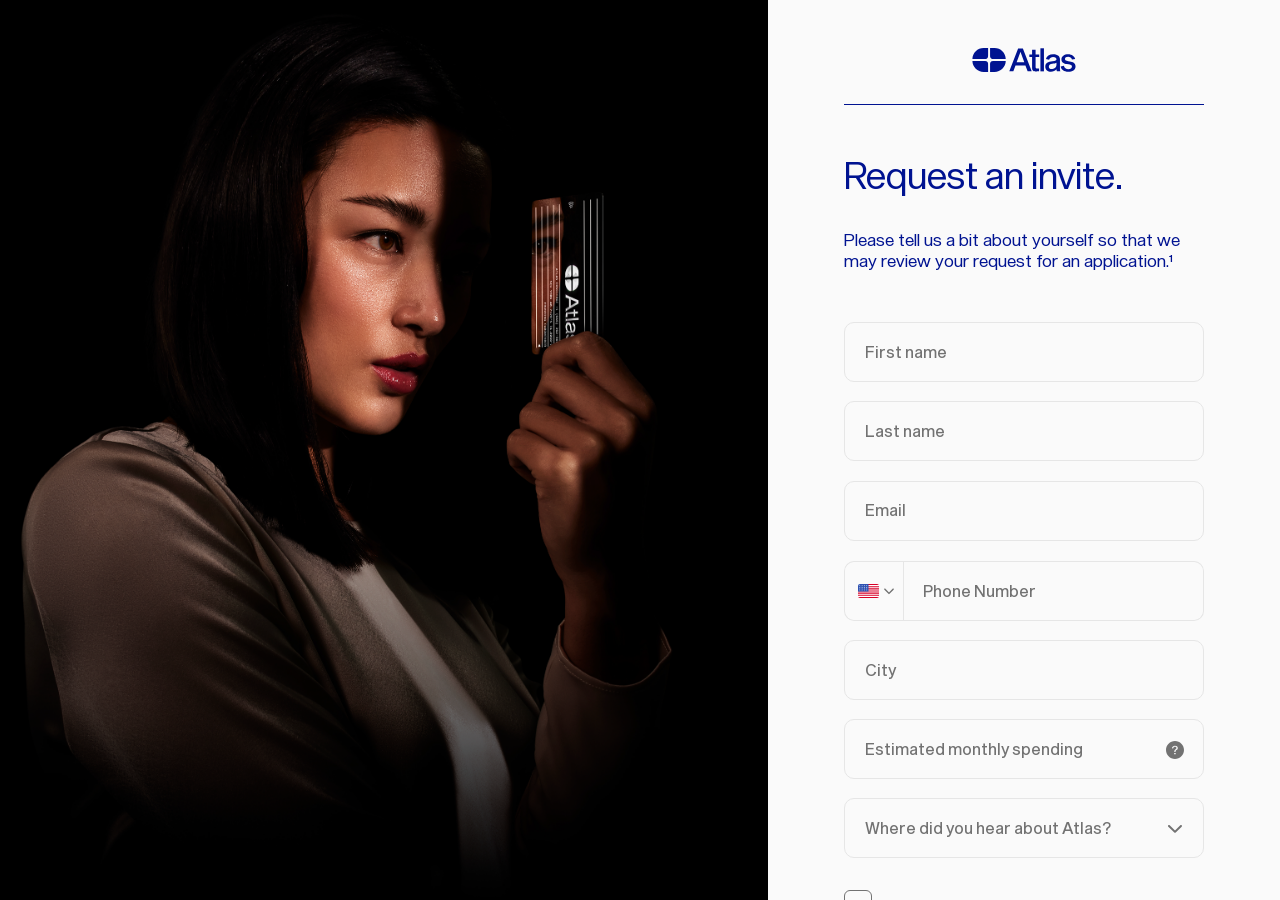
==== request-invite/index.html @ 707947d5 "efvef efeq" ====
<!DOCTYPE html><html lang="en"> <head><meta charset="UTF-8"><meta name="description" content="Atlas is an invite-only charge card that unlocks access to exclusive dining and travel experiences."><meta name="theme-color" content="#f7f7f2"><meta name="viewport" content="width=device-width, initial-scale=1, viewport-fit=cover"><meta property="og:title" content="Atlas Card"><meta property="og:description" content="Atlas is an invite-only charge card that unlocks access to exclusive dining and travel experiences."><meta property="og:image" content="https://assets.atlascard.com/images/atlas-social-image.jpg"><meta property="og:image:alt" content="Woman holding the Atlas Card"><meta property="og:image:type" content="image/jpeg"><meta property="og:type" content="website"><meta name="twitter:card" content="summary_large_image"><meta name="google-site-verification" content="FkoWNN4DCNtPK0Ai6gdzi9uv9bu3Qhra0xw0M6iaS0E"><link href="../favicon.ico" rel="icon" sizes="32x32"><link href="../icon.svg" rel="icon" type="image/svg+xml"><link href="../assets/images/Atlas-180.png" rel="apple-touch-icon"><link href="../manifest.json" rel="manifest"><link href="index.html" rel="canonical"><link href="../sitemap-index.xml" rel="sitemap"><title>Request Invite</title><!-- Google Tag Manager --><script async src="../../www.googletagmanager.com/gtag/js/index%EF%B9%96id=G-18TKFM5QKH.js"></script><script>
            window.dataLayer = window.dataLayer || []; function gtag(){dataLayer.push(arguments)}
            gtag('js', new Date()); gtag('config', 'G-18TKFM5QKH');
          </script><!-- End Google Tag Manager --><style>.footnotes[data-astro-cid-aoc4gec5]{counter-reset:note;>*{column-gap:.5rem;counter-increment:note;display:grid;grid-template-columns:1.5rem 1fr;&:before{content:counter(note) ".";text-align:end}}}
footer[data-astro-cid-lejjx2fa]{&.light{--currentColor: var(--color-primary-100);color:var(--color-primary-100)}&.dark{--currentColor: var(--color-neutral-600);color:var(--color-neutral-600)}}.footnote-wrapper[data-astro-cid-lejjx2fa] a{text-decoration:underline}.nav-links[data-astro-cid-lejjx2fa] a[data-astro-cid-lejjx2fa]{overflow:clip;position:relative;text-decoration:none;&:after{background-color:var(--currentColor);bottom:0;content:"";height:.1em;left:0;opacity:0;position:absolute;transform:translate3d(-100%,0,0);transition:opacity .3s ease-out,transform .3s ease-out;width:100%}&:hover:after,&:focus:after{opacity:1;transform:translateZ(0)}}.runner[data-astro-cid-lejjx2fa]{bottom:0;position:absolute;right:8px;:global(.safari) &{bottom:-1px}}
</style>
<link rel="stylesheet" href="../_astro/request-invite.BnKBfYKh.css">
<link rel="stylesheet" href="../_astro/_slug_.D5lyUpYR.css"></head> <body data-theme="light"> <!-- Google Tag Manager (noscript) --> <noscript><iframe src="https://www.googletagmanager.com/ns.html?id=GTM-P957DVB" height="0" width="0" style="display:none;visibility:hidden"></iframe> </noscript> <!-- End Google Tag Manager (noscript) -->  <div class="split-container" data-astro-cid-yssqgchg> <div class="primary-container" data-astro-cid-yssqgchg> <div class="image-container" data-astro-cid-iclyfxss> <img alt="A woman holds the beautiful Atlas Card — the super-mirror finish surface reflects the person's face inside the card." class="image" decoding="async" loading="lazy" src="../assets/images/atlas-woman.webp" data-astro-cid-iclyfxss> </div> </div> <div class="secondary-container" data-astro-cid-yssqgchg> <div data-astro-cid-iclyfxss> <div class="waitlist-container" data-astro-cid-iclyfxss> <div class="content" data-astro-cid-iclyfxss> <div class="header" data-astro-cid-mq3pp5jd> <a aria-label="Atlas Home Page" href="../index.html" data-astro-cid-mq3pp5jd> <!--[--><svg fill="none" height="24" viewBox="0 0 774 180" width="104" xmlns="http://www.w3.org/2000/svg" data-astro-cid-mq3pp5jd="true"><path d="M444.769 175.185L378.566 4.53904H342.955L276.752 175.185H307.105L323.357 130.492H397.686L414.177 175.185H444.769ZM360.163 29.634H361.119L389.321 107.309H331.722L360.163 29.634Z" fill="currentColor"></path><path d="M488.274 153.436C478.475 153.436 473.934 152.241 473.934 140.53V68.1131H501.18V48.9931H473.934V13.382H447.644V48.9931H427.09V68.1131H447.644V147.461C447.644 170.405 458.399 175.663 481.104 175.663C487.796 175.663 497.117 175.424 499.985 175.185V153.197C496.4 153.436 490.903 153.436 488.274 153.436Z" fill="currentColor"></path><path d="M536.594 175.185V2.14905H510.065V175.185H536.594Z" fill="currentColor"></path><path d="M660.082 175.185C656.975 169.449 656.736 162.279 656.736 148.417V84.843C656.736 63.333 642.874 46.125 605.829 46.125C578.105 46.125 557.073 59.748 551.337 82.453L575.476 87.711C580.017 73.371 592.206 66.918 604.873 66.918C623.515 66.918 630.446 74.327 630.446 85.082C630.446 92.969 624.232 97.0321 600.332 99.6611C566.394 103.007 546.557 113.045 546.557 140.291C546.557 163.713 565.916 178.053 589.099 178.053C604.634 178.053 622.559 172.317 630.685 159.65C630.685 166.82 632.597 173.034 634.509 175.185H660.082ZM630.446 125.473C630.446 148.895 610.131 157.977 594.118 157.977C581.451 157.977 573.325 151.763 573.325 140.052C573.325 126.668 585.753 120.454 598.659 118.781C612.282 117.108 626.383 114.957 630.446 110.894V125.473Z" fill="currentColor"></path><path d="M770.7 81.9751C767.354 62.6161 746.322 46.125 718.359 46.125C688.962 46.125 667.691 61.6601 667.691 83.6481C667.691 109.938 688.245 116.63 708.082 119.976L720.988 122.127C736.045 124.756 746.8 128.341 746.8 139.335C746.8 151.524 735.567 158.933 719.793 158.933C702.346 158.933 689.918 151.285 686.094 133.838L661.955 138.618C666.257 161.801 686.811 178.053 719.315 178.053C750.146 178.053 773.568 164.669 773.568 138.379C773.568 111.372 752.775 104.441 730.787 100.617L718.359 98.705C704.975 96.554 694.22 93.925 694.22 83.17C694.22 71.698 704.019 65.4841 718.12 65.4841C731.265 65.4841 743.454 72.4151 746.8 86.7551L770.7 81.9751Z" fill="currentColor"></path><path d="M117.732 179.106H84.1283C38.4701 179.106 1.30636 142.737 0.0263672 97.3887H83.9246C95.7583 97.3887 101.675 97.3887 106.195 99.6917C110.171 101.717 113.403 104.95 115.429 108.926C117.732 113.445 117.732 119.362 117.732 131.196V179.106Z" fill="currentColor"></path><path d="M0.0224609 82.6236C1.23644 37.2157 38.427 0.778687 84.1279 0.778687H117.731V48.8164C117.731 60.65 117.731 66.5668 115.428 71.0867C113.403 75.0624 110.17 78.2948 106.194 80.3206C101.675 82.6236 95.7578 82.6236 83.9242 82.6236H0.0224609Z" fill="currentColor"></path><path d="M132.505 179.106H166.108C211.766 179.106 248.93 142.737 250.21 97.3887H166.312C154.478 97.3887 148.561 97.3887 144.041 99.6917C140.066 101.717 136.833 104.95 134.808 108.926C132.505 113.445 132.505 119.362 132.505 131.196V179.106Z" fill="currentColor"></path><path d="M250.214 82.6236C249 37.2157 211.809 0.778687 166.108 0.778687H132.505V48.8164C132.505 60.65 132.505 66.5668 134.808 71.0867C136.834 75.0624 140.066 78.2948 144.042 80.3206C148.562 82.6236 154.478 82.6236 166.312 82.6236H250.214Z" fill="currentColor"></path></svg><!--]--> </a> </div>  <div class="mb-8 mt-12" data-astro-cid-iclyfxss> <style>astro-island,astro-slot,astro-static-slot{display:contents}</style><script>(()=>{var e=async t=>{await(await t())()};(self.Astro||(self.Astro={})).load=e;window.dispatchEvent(new Event("astro:load"));})();</script><script>(()=>{var A=Object.defineProperty;var g=(i,o,a)=>o in i?A(i,o,{enumerable:!0,configurable:!0,writable:!0,value:a}):i[o]=a;var d=(i,o,a)=>g(i,typeof o!="symbol"?o+"":o,a);{let i={0:t=>m(t),1:t=>a(t),2:t=>new RegExp(t),3:t=>new Date(t),4:t=>new Map(a(t)),5:t=>new Set(a(t)),6:t=>BigInt(t),7:t=>new URL(t),8:t=>new Uint8Array(t),9:t=>new Uint16Array(t),10:t=>new Uint32Array(t),11:t=>1/0*t},o=t=>{let[l,e]=t;return l in i?i[l](e):void 0},a=t=>t.map(o),m=t=>typeof t!="object"||t===null?t:Object.fromEntries(Object.entries(t).map(([l,e])=>[l,o(e)]));class y extends HTMLElement{constructor(){super(...arguments);d(this,"Component");d(this,"hydrator");d(this,"hydrate",async()=>{var b;if(!this.hydrator||!this.isConnected)return;let e=(b=this.parentElement)==null?void 0:b.closest("astro-island[ssr]");if(e){e.addEventListener("astro:hydrate",this.hydrate,{once:!0});return}let c=this.querySelectorAll("astro-slot"),n={},h=this.querySelectorAll("template[data-astro-template]");for(let r of h){let s=r.closest(this.tagName);s!=null&&s.isSameNode(this)&&(n[r.getAttribute("data-astro-template")||"default"]=r.innerHTML,r.remove())}for(let r of c){let s=r.closest(this.tagName);s!=null&&s.isSameNode(this)&&(n[r.getAttribute("name")||"default"]=r.innerHTML)}let p;try{p=this.hasAttribute("props")?m(JSON.parse(this.getAttribute("props"))):{}}catch(r){let s=this.getAttribute("component-url")||"<unknown>",v=this.getAttribute("component-export");throw v&&(s+=` (export ${v})`),console.error(`[hydrate] Error parsing props for component ${s}`,this.getAttribute("props"),r),r}let u;await this.hydrator(this)(this.Component,p,n,{client:this.getAttribute("client")}),this.removeAttribute("ssr"),this.dispatchEvent(new CustomEvent("astro:hydrate"))});d(this,"unmount",()=>{this.isConnected||this.dispatchEvent(new CustomEvent("astro:unmount"))})}disconnectedCallback(){document.removeEventListener("astro:after-swap",this.unmount),document.addEventListener("astro:after-swap",this.unmount,{once:!0})}connectedCallback(){if(!this.hasAttribute("await-children")||document.readyState==="interactive"||document.readyState==="complete")this.childrenConnectedCallback();else{let e=()=>{document.removeEventListener("DOMContentLoaded",e),c.disconnect(),this.childrenConnectedCallback()},c=new MutationObserver(()=>{var n;((n=this.lastChild)==null?void 0:n.nodeType)===Node.COMMENT_NODE&&this.lastChild.nodeValue==="astro:end"&&(this.lastChild.remove(),e())});c.observe(this,{childList:!0}),document.addEventListener("DOMContentLoaded",e)}}async childrenConnectedCallback(){let e=this.getAttribute("before-hydration-url");e&&await import(e),this.start()}async start(){let e=JSON.parse(this.getAttribute("opts")),c=this.getAttribute("client");if(Astro[c]===void 0){window.addEventListener(`astro:${c}`,()=>this.start(),{once:!0});return}try{await Astro[c](async()=>{let n=this.getAttribute("renderer-url"),[h,{default:p}]=await Promise.all([import(this.getAttribute("component-url")),n?import(n):()=>()=>{}]),u=this.getAttribute("component-export")||"default";if(!u.includes("."))this.Component=h[u];else{this.Component=h;for(let f of u.split("."))this.Component=this.Component[f]}return this.hydrator=p,this.hydrate},e,this)}catch(n){console.error(`[astro-island] Error hydrating ${this.getAttribute("component-url")}`,n)}}attributeChangedCallback(){this.hydrate()}}d(y,"observedAttributes",["props"]),customElements.get("astro-island")||customElements.define("astro-island",y)}})();</script><astro-island uid="Z1HLlE" prefix="r4" component-url="/_astro/Waitlist.tttCnJCu.js" component-export="default" renderer-url="/_astro/client.DNC6XHpf.js" props="{&quot;data-astro-cid-iclyfxss&quot;:[0,true]}" ssr client="load" opts="{&quot;name&quot;:&quot;Waitlist&quot;,&quot;value&quot;:true}" await-children><div class="animate--fade-and-slide-in"><form class="text-primary-100 flex flex-col gap-8" noValidate=""><h1 class="_title_cublc_1">Request an invite.</h1><div class="_body_cublc_9">Please tell us a bit about yourself so that we may review your request for an application.¹</div><div><div class="_floatingLabelGroup_fiwws_1"><input autoComplete="given-name" id="first-name" maxLength="100" placeholder="none" required="" class="_input_qmju3_28" name="firstName"/><label for="first-name" class="_label_1vvv0_8">First name</label></div><div class="_floatingLabelGroup_fiwws_1"><input autoComplete="family-name" id="last-name" maxLength="100" placeholder="none" required="" class="_input_qmju3_28" name="lastName"/><label for="last-name" class="_label_1vvv0_8">Last name</label></div><div class="_floatingLabelGroup_fiwws_1"><input autoComplete="email" id="email" maxLength="254" placeholder="none" required="" type="email" class="_input_qmju3_28" name="email"/><label for="email" class="_label_1vvv0_8">Email</label></div><div class="mt-5"><div class="_container_v1yz9_1"><div class="_flagGrid_v1yz9_80"><select><option value="US" selected="">United States<!-- --> +<!-- -->1</option><option value="GB">United Kingdom<!-- --> +<!-- -->44</option><option value="AE">United Arab Emirates<!-- --> +<!-- -->971</option><option value="CH">Switzerland<!-- --> +<!-- -->41</option><option value="SG">Singapore<!-- --> +<!-- -->65</option><option value="SA">Saudi Arabia<!-- --> +<!-- -->966</option><option value="PA">Panama<!-- --> +<!-- -->507</option><option value="MC">Monaco<!-- --> +<!-- -->377</option><option value="FR">France<!-- --> +<!-- -->33</option><option value="AF">Afghanistan<!-- --> +<!-- -->93</option><option value="AX">Åland Islands<!-- --> +<!-- -->358</option><option value="AL">Albania<!-- --> +<!-- -->355</option><option value="DZ">Algeria<!-- --> +<!-- -->213</option><option value="AS">American Samoa<!-- --> +<!-- -->1</option><option value="AD">Andorra<!-- --> +<!-- -->376</option><option value="AO">Angola<!-- --> +<!-- -->244</option><option value="AI">Anguilla<!-- --> +<!-- -->1</option><option value="AG">Antigua and Barbuda<!-- --> +<!-- -->1</option><option value="AR">Argentina<!-- --> +<!-- -->54</option><option value="AM">Armenia<!-- --> +<!-- -->374</option><option value="AW">Aruba<!-- --> +<!-- -->297</option><option value="AC">Ascension Island<!-- --> +<!-- -->247</option><option value="AU">Australia<!-- --> +<!-- -->61</option><option value="AT">Austria<!-- --> +<!-- -->43</option><option value="AZ">Azerbaijan<!-- --> +<!-- -->994</option><option value="BS">Bahamas<!-- --> +<!-- -->1</option><option value="BH">Bahrain<!-- --> +<!-- -->973</option><option value="BD">Bangladesh<!-- --> +<!-- -->880</option><option value="BB">Barbados<!-- --> +<!-- -->1</option><option value="BY">Belarus<!-- --> +<!-- -->375</option><option value="BE">Belgium<!-- --> +<!-- -->32</option><option value="BZ">Belize<!-- --> +<!-- -->501</option><option value="BJ">Benin<!-- --> +<!-- -->229</option><option value="BM">Bermuda<!-- --> +<!-- -->1</option><option value="BT">Bhutan<!-- --> +<!-- -->975</option><option value="BO">Bolivia<!-- --> +<!-- -->591</option><option value="BQ">Bonaire, Sint Eustatius and Saba<!-- --> +<!-- -->599</option><option value="BA">Bosnia and Herzegovina<!-- --> +<!-- -->387</option><option value="BW">Botswana<!-- --> +<!-- -->267</option><option value="BR">Brazil<!-- --> +<!-- -->55</option><option value="IO">British Indian Ocean Territory<!-- --> +<!-- -->246</option><option value="BN">Brunei Darussalam<!-- --> +<!-- -->673</option><option value="BG">Bulgaria<!-- --> +<!-- -->359</option><option value="BF">Burkina Faso<!-- --> +<!-- -->226</option><option value="BI">Burundi<!-- --> +<!-- -->257</option><option value="KH">Cambodia<!-- --> +<!-- -->855</option><option value="CM">Cameroon<!-- --> +<!-- -->237</option><option value="CA">Canada<!-- --> +<!-- -->1</option><option value="CV">Cape Verde<!-- --> +<!-- -->238</option><option value="KY">Cayman Islands<!-- --> +<!-- -->1</option><option value="CF">Central African Republic<!-- --> +<!-- -->236</option><option value="TD">Chad<!-- --> +<!-- -->235</option><option value="CL">Chile<!-- --> +<!-- -->56</option><option value="CN">China<!-- --> +<!-- -->86</option><option value="CX">Christmas Island<!-- --> +<!-- -->61</option><option value="CC">Cocos (Keeling) Islands<!-- --> +<!-- -->61</option><option value="CO">Colombia<!-- --> +<!-- -->57</option><option value="KM">Comoros<!-- --> +<!-- -->269</option><option value="CD">Congo, Democratic Republic of the<!-- --> +<!-- -->243</option><option value="CG">Congo<!-- --> +<!-- -->242</option><option value="CK">Cook Islands<!-- --> +<!-- -->682</option><option value="CR">Costa Rica<!-- --> +<!-- -->506</option><option value="CI">Cote d&#x27;Ivoire<!-- --> +<!-- -->225</option><option value="HR">Croatia<!-- --> +<!-- -->385</option><option value="CU">Cuba<!-- --> +<!-- -->53</option><option value="CW">Curaçao<!-- --> +<!-- -->599</option><option value="CY">Cyprus<!-- --> +<!-- -->357</option><option value="CZ">Czech Republic<!-- --> +<!-- -->420</option><option value="DK">Denmark<!-- --> +<!-- -->45</option><option value="DJ">Djibouti<!-- --> +<!-- -->253</option><option value="DM">Dominica<!-- --> +<!-- -->1</option><option value="DO">Dominican Republic<!-- --> +<!-- -->1</option><option value="EC">Ecuador<!-- --> +<!-- -->593</option><option value="EG">Egypt<!-- --> +<!-- -->20</option><option value="SV">El Salvador<!-- --> +<!-- -->503</option><option value="GQ">Equatorial Guinea<!-- --> +<!-- -->240</option><option value="ER">Eritrea<!-- --> +<!-- -->291</option><option value="EE">Estonia<!-- --> +<!-- -->372</option><option value="ET">Ethiopia<!-- --> +<!-- -->251</option><option value="FK">Falkland Islands<!-- --> +<!-- -->500</option><option value="FO">Faroe Islands<!-- --> +<!-- -->298</option><option value="FM">Federated States of Micronesia<!-- --> +<!-- -->691</option><option value="FJ">Fiji<!-- --> +<!-- -->679</option><option value="FI">Finland<!-- --> +<!-- -->358</option><option value="GF">French Guiana<!-- --> +<!-- -->594</option><option value="PF">French Polynesia<!-- --> +<!-- -->689</option><option value="GA">Gabon<!-- --> +<!-- -->241</option><option value="GM">Gambia<!-- --> +<!-- -->220</option><option value="GE">Georgia<!-- --> +<!-- -->995</option><option value="DE">Germany<!-- --> +<!-- -->49</option><option value="GH">Ghana<!-- --> +<!-- -->233</option><option value="GI">Gibraltar<!-- --> +<!-- -->350</option><option value="GR">Greece<!-- --> +<!-- -->30</option><option value="GL">Greenland<!-- --> +<!-- -->299</option><option value="GD">Grenada<!-- --> +<!-- -->1</option><option value="GP">Guadeloupe<!-- --> +<!-- -->590</option><option value="GU">Guam<!-- --> +<!-- -->1</option><option value="GT">Guatemala<!-- --> +<!-- -->502</option><option value="GG">Guernsey<!-- --> +<!-- -->44</option><option value="GW">Guinea-Bissau<!-- --> +<!-- -->245</option><option value="GN">Guinea<!-- --> +<!-- -->224</option><option value="GY">Guyana<!-- --> +<!-- -->592</option><option value="HT">Haiti<!-- --> +<!-- -->509</option><option value="VA">Holy See (Vatican City State)<!-- --> +<!-- -->39</option><option value="HN">Honduras<!-- --> +<!-- -->504</option><option value="HK">Hong Kong<!-- --> +<!-- -->852</option><option value="HU">Hungary<!-- --> +<!-- -->36</option><option value="IS">Iceland<!-- --> +<!-- -->354</option><option value="IN">India<!-- --> +<!-- -->91</option><option value="ID">Indonesia<!-- --> +<!-- -->62</option><option value="IR">Iran<!-- --> +<!-- -->98</option><option value="IQ">Iraq<!-- --> +<!-- -->964</option><option value="IE">Ireland<!-- --> +<!-- -->353</option><option value="IM">Isle of Man<!-- --> +<!-- -->44</option><option value="IL">Israel<!-- --> +<!-- -->972</option><option value="IT">Italy<!-- --> +<!-- -->39</option><option value="JM">Jamaica<!-- --> +<!-- -->1</option><option value="JP">Japan<!-- --> +<!-- -->81</option><option value="JE">Jersey<!-- --> +<!-- -->44</option><option value="JO">Jordan<!-- --> +<!-- -->962</option><option value="KZ">Kazakhstan<!-- --> +<!-- -->7</option><option value="KE">Kenya<!-- --> +<!-- -->254</option><option value="KI">Kiribati<!-- --> +<!-- -->686</option><option value="XK">Kosovo<!-- --> +<!-- -->383</option><option value="KW">Kuwait<!-- --> +<!-- -->965</option><option value="KG">Kyrgyzstan<!-- --> +<!-- -->996</option><option value="LA">Laos<!-- --> +<!-- -->856</option><option value="LV">Latvia<!-- --> +<!-- -->371</option><option value="LB">Lebanon<!-- --> +<!-- -->961</option><option value="LS">Lesotho<!-- --> +<!-- -->266</option><option value="LR">Liberia<!-- --> +<!-- -->231</option><option value="LY">Libya<!-- --> +<!-- -->218</option><option value="LI">Liechtenstein<!-- --> +<!-- -->423</option><option value="LT">Lithuania<!-- --> +<!-- -->370</option><option value="LU">Luxembourg<!-- --> +<!-- -->352</option><option value="MO">Macao<!-- --> +<!-- -->853</option><option value="MG">Madagascar<!-- --> +<!-- -->261</option><option value="MW">Malawi<!-- --> +<!-- -->265</option><option value="MY">Malaysia<!-- --> +<!-- -->60</option><option value="MV">Maldives<!-- --> +<!-- -->960</option><option value="ML">Mali<!-- --> +<!-- -->223</option><option value="MT">Malta<!-- --> +<!-- -->356</option><option value="MH">Marshall Islands<!-- --> +<!-- -->692</option><option value="MQ">Martinique<!-- --> +<!-- -->596</option><option value="MR">Mauritania<!-- --> +<!-- -->222</option><option value="MU">Mauritius<!-- --> +<!-- -->230</option><option value="YT">Mayotte<!-- --> +<!-- -->262</option><option value="MX">Mexico<!-- --> +<!-- -->52</option><option value="MD">Moldova<!-- --> +<!-- -->373</option><option value="MN">Mongolia<!-- --> +<!-- -->976</option><option value="ME">Montenegro<!-- --> +<!-- -->382</option><option value="MS">Montserrat<!-- --> +<!-- -->1</option><option value="MA">Morocco<!-- --> +<!-- -->212</option><option value="MZ">Mozambique<!-- --> +<!-- -->258</option><option value="MM">Myanmar<!-- --> +<!-- -->95</option><option value="NA">Namibia<!-- --> +<!-- -->264</option><option value="NR">Nauru<!-- --> +<!-- -->674</option><option value="NP">Nepal<!-- --> +<!-- -->977</option><option value="NL">Netherlands<!-- --> +<!-- -->31</option><option value="NC">New Caledonia<!-- --> +<!-- -->687</option><option value="NZ">New Zealand<!-- --> +<!-- -->64</option><option value="NI">Nicaragua<!-- --> +<!-- -->505</option><option value="NE">Niger<!-- --> +<!-- -->227</option><option value="NG">Nigeria<!-- --> +<!-- -->234</option><option value="NU">Niue<!-- --> +<!-- -->683</option><option value="NF">Norfolk Island<!-- --> +<!-- -->672</option><option value="KP">North Korea<!-- --> +<!-- -->850</option><option value="MK">North Macedonia<!-- --> +<!-- -->389</option><option value="MP">Northern Mariana Islands<!-- --> +<!-- -->1</option><option value="NO">Norway<!-- --> +<!-- -->47</option><option value="OM">Oman<!-- --> +<!-- -->968</option><option value="PK">Pakistan<!-- --> +<!-- -->92</option><option value="PW">Palau<!-- --> +<!-- -->680</option><option value="PS">Palestine<!-- --> +<!-- -->970</option><option value="PG">Papua New Guinea<!-- --> +<!-- -->675</option><option value="PY">Paraguay<!-- --> +<!-- -->595</option><option value="PE">Peru<!-- --> +<!-- -->51</option><option value="PH">Philippines<!-- --> +<!-- -->63</option><option value="PL">Poland<!-- --> +<!-- -->48</option><option value="PT">Portugal<!-- --> +<!-- -->351</option><option value="PR">Puerto Rico<!-- --> +<!-- -->1</option><option value="QA">Qatar<!-- --> +<!-- -->974</option><option value="RE">Reunion<!-- --> +<!-- -->262</option><option value="RO">Romania<!-- --> +<!-- -->40</option><option value="RU">Russia<!-- --> +<!-- -->7</option><option value="RW">Rwanda<!-- --> +<!-- -->250</option><option value="BL">Saint Barthélemy<!-- --> +<!-- -->590</option><option value="SH">Saint Helena<!-- --> +<!-- -->290</option><option value="KN">Saint Kitts and Nevis<!-- --> +<!-- -->1</option><option value="LC">Saint Lucia<!-- --> +<!-- -->1</option><option value="MF">Saint Martin (French Part)<!-- --> +<!-- -->590</option><option value="PM">Saint Pierre and Miquelon<!-- --> +<!-- -->508</option><option value="VC">Saint Vincent and the Grenadines<!-- --> +<!-- -->1</option><option value="WS">Samoa<!-- --> +<!-- -->685</option><option value="SM">San Marino<!-- --> +<!-- -->378</option><option value="ST">Sao Tome and Principe<!-- --> +<!-- -->239</option><option value="SN">Senegal<!-- --> +<!-- -->221</option><option value="RS">Serbia<!-- --> +<!-- -->381</option><option value="SC">Seychelles<!-- --> +<!-- -->248</option><option value="SL">Sierra Leone<!-- --> +<!-- -->232</option><option value="SX">Sint Maarten<!-- --> +<!-- -->1</option><option value="SK">Slovakia<!-- --> +<!-- -->421</option><option value="SI">Slovenia<!-- --> +<!-- -->386</option><option value="SB">Solomon Islands<!-- --> +<!-- -->677</option><option value="SO">Somalia<!-- --> +<!-- -->252</option><option value="ZA">South Africa<!-- --> +<!-- -->27</option><option value="KR">South Korea<!-- --> +<!-- -->82</option><option value="SS">South Sudan<!-- --> +<!-- -->211</option><option value="ES">Spain<!-- --> +<!-- -->34</option><option value="LK">Sri Lanka<!-- --> +<!-- -->94</option><option value="SD">Sudan<!-- --> +<!-- -->249</option><option value="SR">Suriname<!-- --> +<!-- -->597</option><option value="SJ">Svalbard and Jan Mayen<!-- --> +<!-- -->47</option><option value="SZ">Swaziland<!-- --> +<!-- -->268</option><option value="SE">Sweden<!-- --> +<!-- -->46</option><option value="SY">Syria<!-- --> +<!-- -->963</option><option value="TW">Taiwan<!-- --> +<!-- -->886</option><option value="TJ">Tajikistan<!-- --> +<!-- -->992</option><option value="TZ">Tanzania<!-- --> +<!-- -->255</option><option value="TH">Thailand<!-- --> +<!-- -->66</option><option value="TL">Timor-Leste<!-- --> +<!-- -->670</option><option value="TG">Togo<!-- --> +<!-- -->228</option><option value="TK">Tokelau<!-- --> +<!-- -->690</option><option value="TO">Tonga<!-- --> +<!-- -->676</option><option value="TT">Trinidad and Tobago<!-- --> +<!-- -->1</option><option value="TA">Tristan da Cunha<!-- --> +<!-- -->290</option><option value="TN">Tunisia<!-- --> +<!-- -->216</option><option value="TR">Turkey<!-- --> +<!-- -->90</option><option value="TM">Turkmenistan<!-- --> +<!-- -->993</option><option value="TC">Turks and Caicos Islands<!-- --> +<!-- -->1</option><option value="TV">Tuvalu<!-- --> +<!-- -->688</option><option value="UG">Uganda<!-- --> +<!-- -->256</option><option value="UA">Ukraine<!-- --> +<!-- -->380</option><option value="UY">Uruguay<!-- --> +<!-- -->598</option><option value="UZ">Uzbekistan<!-- --> +<!-- -->998</option><option value="VU">Vanuatu<!-- --> +<!-- -->678</option><option value="VE">Venezuela<!-- --> +<!-- -->58</option><option value="VN">Vietnam<!-- --> +<!-- -->84</option><option value="VG">Virgin Islands, British<!-- --> +<!-- -->1</option><option value="VI">Virgin Islands, U.S.<!-- --> +<!-- -->1</option><option value="WF">Wallis and Futuna<!-- --> +<!-- -->681</option><option value="EH">Western Sahara<!-- --> +<!-- -->212</option><option value="YE">Yemen<!-- --> +<!-- -->967</option><option value="ZM">Zambia<!-- --> +<!-- -->260</option><option value="ZW">Zimbabwe<!-- --> +<!-- -->263</option></select><div class="_flagContainer_v1yz9_105"><div class="flag:US _flag_v1yz9_80"></div><svg fill="none" height="20" viewBox="0 0 20 20" width="20" xmlns="http://www.w3.org/2000/svg"><path d="M10 13.1299C9.78874 13.1299 9.59538 13.0439 9.41992 12.8721L5.37549 8.73633C5.30745 8.66471 5.25553 8.58773 5.21973 8.50537C5.1875 8.42301 5.17139 8.33171 5.17139 8.23145C5.17139 8.09896 5.20361 7.97721 5.26807 7.86621C5.33252 7.75521 5.41846 7.66748 5.52588 7.60303C5.63688 7.53857 5.75863 7.50635 5.89111 7.50635C6.09163 7.50635 6.26709 7.57975 6.41748 7.72656L10.2471 11.6582H9.7583L13.5771 7.72656C13.7275 7.57975 13.903 7.50635 14.1035 7.50635C14.236 7.50635 14.356 7.53857 14.4634 7.60303C14.5744 7.66748 14.6621 7.75521 14.7266 7.86621C14.791 7.97721 14.8232 8.09896 14.8232 8.23145C14.8232 8.42839 14.7534 8.59489 14.6138 8.73096L10.5801 12.8721C10.4941 12.958 10.4028 13.0225 10.3062 13.0654C10.2131 13.1048 10.111 13.1263 10 13.1299Z" fill="currentColor"></path></svg></div></div><div class="_divider_v1yz9_17"></div><div class="_floatingLabelGroup_v1yz9_147"><label for="phone-number-field" class="_label_1vvv0_8">Phone Number</label><input autoComplete="tel" class="_input_v1yz9_24" id="phone-number-field" placeholder="(201) 555-0123" type="tel" value=""/></div></div></div><div class="_floatingLabelGroup_fiwws_1"><input autoComplete="address-level2" id="city" maxLength="100" placeholder="none" required="" class="_input_qmju3_28" name="addressCity"/><label for="city" class="_label_1vvv0_8">City</label></div><div class="_floatingLabelGroup_fiwws_1"><div class="input-icon"><svg fill="none" height="18" viewBox="0 0 18 18" width="18" xmlns="http://www.w3.org/2000/svg" aria-haspopup="dialog" aria-label="Monthly expenditure definition" style="cursor:pointer" tabindex="0"><title>Info</title><path clip-rule="evenodd" d="M9 18C13.9706 18 18 13.9706 18 9C18 4.02944 13.9706 0 9 0C4.02944 0 0 4.02944 0 9C0 13.9706 4.02944 18 9 18ZM8.95788 5.681C8.04588 5.681 7.37388 6.221 7.08588 7.397L5.92188 7.133C6.23387 5.525 7.39788 4.625 8.94588 4.625C10.5899 4.625 11.7779 5.489 11.7779 6.917C11.7779 8.165 11.0819 8.657 10.5299 9.041C9.79788 9.533 9.53388 9.953 9.53388 10.829V10.925H8.34587V10.457C8.34587 9.437 8.76587 8.849 9.59387 8.297C10.0859 7.973 10.4459 7.625 10.4459 6.881C10.4459 6.137 9.86987 5.681 8.95788 5.681ZM9.67788 11.885V13.373H8.18987V11.885H9.67788Z" fill="currentColor" fill-rule="evenodd"></path></svg></div><input autoComplete="off" id="monthly-spending" inputMode="numeric" maxLength="12" placeholder="none" required="" class="_input_qmju3_28" name="personalMonthlySpend"/><label for="monthly-spending" class="_label_1vvv0_8">Estimated monthly spending</label></div><div class="_floatingLabelGroup_fiwws_1"><select data-value="none" id="howDidYouHear" required="" name="howDidYouHear" class="_select_1rt4d_13"><option value="none"></option><option value="Instagram post">Instagram post</option><option value="Twitter/X post">Twitter/X post</option><option value="From a friend">From a friend</option><option value="Other">Other</option></select><div class="input-icon _chevron_1rt4d_71"><svg fill="none" height="18" viewBox="0 0 18 18" width="18" xmlns="http://www.w3.org/2000/svg"><path d="M8.3 12.5797L2.3 6.67344C2.1 6.47656 2 6.27969 2 5.98437C2 5.68906 2.1 5.49219 2.3 5.29531C2.7 4.90156 3.3 4.90156 3.7 5.29531L9 10.5125L14.3 5.29531C14.7 4.90156 15.3 4.90156 15.7 5.29531C16.1 5.68906 16.1 6.27969 15.7 6.67344L9.7 12.5797C9.3 12.9734 8.7 12.9734 8.3 12.5797Z" fill="#727272"></path></svg></div><label for="howDidYouHear" class="_label_1vvv0_8">Where did you hear about Atlas?</label></div></div><div class="flex flex-col gap-6"><div class="flex items-center justify-start gap-4 text-neutral-500"><label class="_container_gtff0_14"><input aria-labelledby="terms-privacy" class="_checkbox_gtff0_20" type="checkbox"/><span class="_checkmark_gtff0_25"></span></label><div class="font-footnote" id="terms-privacy">I agree to the<!-- --> <a class="underline" href="../legal/terms/index.html" target="_blank">Terms of Use</a> <!-- -->and<!-- --> <a class="underline" href="../legal/privacy/index.html" target="_blank">Privacy Policy</a>.</div></div><div class="flex items-center justify-start gap-4 text-neutral-500"><label class="_container_gtff0_14"><input aria-labelledby="email-comms" class="_checkbox_gtff0_20" type="checkbox"/><span class="_checkmark_gtff0_25"></span></label><div class="font-footnote" id="email-comms">I agree to receiving invite updates via email.</div></div></div><button disabled="" class="_btn_ovurx_49 _btnPrimary_ovurx_87" type="submit">Submit</button><dialog class="_dialog_l3r2j_1"><div class="max-w-[400px] text-neutral-500 _card_pic7u_1"><div class="mb-6 flex justify-between"><div class="font-body text-[17px]/[21px] font-bold text-neutral-100">Estimated monthly spending</div><div class="flex cursor-pointer items-center" style="color:var(--neutral-250)"><svg fill="none" height="18" viewBox="0 0 18 18" width="18" xmlns="http://www.w3.org/2000/svg"><path clip-rule="evenodd" d="M9 18C13.9706 18 18 13.9706 18 9C18 4.02944 13.9706 0 9 0C4.02944 0 0 4.02944 0 9C0 13.9706 4.02944 18 9 18ZM9.00171 8.09067L11.819 5.27338C12.0754 5.01695 12.4912 5.01695 12.7476 5.27338C13.0041 5.52981 13.0041 5.94556 12.7476 6.20199L9.93032 9.01929L12.7091 11.798C12.9655 12.0545 12.9655 12.4702 12.7091 12.7267C12.4526 12.9831 12.0369 12.9831 11.7805 12.7267L9.00171 9.9479L6.22296 12.7267C5.96653 12.9831 5.55078 12.9831 5.29435 12.7267C5.03792 12.4702 5.03792 12.0545 5.29435 11.798L8.0731 9.01929L5.2558 6.20199C4.99937 5.94556 4.99937 5.52981 5.2558 5.27338C5.51223 5.01695 5.92798 5.01695 6.18441 5.27338L9.00171 8.09067Z" fill="currentColor" fill-rule="evenodd"></path></svg></div></div><div class="font-body">This is an estimate of the amount you spend on average on all personal purchases in a typical month.</div></div></dialog></form></div><!--astro:end--></astro-island> </div> </div> </div> <div class="footer" data-astro-cid-iclyfxss> <div class="content" data-astro-cid-iclyfxss> <footer class="@container light" data-astro-cid-lejjx2fa> <a class="@md:hidden mb-14 block" href="../index.html" data-astro-cid-lejjx2fa> <!--[--><svg fill="none" height="16" viewBox="0 0 774 180" width="69" xmlns="http://www.w3.org/2000/svg" alt="Home Link" data-astro-cid-lejjx2fa="true"><path d="M444.769 175.185L378.566 4.53904H342.955L276.752 175.185H307.105L323.357 130.492H397.686L414.177 175.185H444.769ZM360.163 29.634H361.119L389.321 107.309H331.722L360.163 29.634Z" fill="currentColor"></path><path d="M488.274 153.436C478.475 153.436 473.934 152.241 473.934 140.53V68.1131H501.18V48.9931H473.934V13.382H447.644V48.9931H427.09V68.1131H447.644V147.461C447.644 170.405 458.399 175.663 481.104 175.663C487.796 175.663 497.117 175.424 499.985 175.185V153.197C496.4 153.436 490.903 153.436 488.274 153.436Z" fill="currentColor"></path><path d="M536.594 175.185V2.14905H510.065V175.185H536.594Z" fill="currentColor"></path><path d="M660.082 175.185C656.975 169.449 656.736 162.279 656.736 148.417V84.843C656.736 63.333 642.874 46.125 605.829 46.125C578.105 46.125 557.073 59.748 551.337 82.453L575.476 87.711C580.017 73.371 592.206 66.918 604.873 66.918C623.515 66.918 630.446 74.327 630.446 85.082C630.446 92.969 624.232 97.0321 600.332 99.6611C566.394 103.007 546.557 113.045 546.557 140.291C546.557 163.713 565.916 178.053 589.099 178.053C604.634 178.053 622.559 172.317 630.685 159.65C630.685 166.82 632.597 173.034 634.509 175.185H660.082ZM630.446 125.473C630.446 148.895 610.131 157.977 594.118 157.977C581.451 157.977 573.325 151.763 573.325 140.052C573.325 126.668 585.753 120.454 598.659 118.781C612.282 117.108 626.383 114.957 630.446 110.894V125.473Z" fill="currentColor"></path><path d="M770.7 81.9751C767.354 62.6161 746.322 46.125 718.359 46.125C688.962 46.125 667.691 61.6601 667.691 83.6481C667.691 109.938 688.245 116.63 708.082 119.976L720.988 122.127C736.045 124.756 746.8 128.341 746.8 139.335C746.8 151.524 735.567 158.933 719.793 158.933C702.346 158.933 689.918 151.285 686.094 133.838L661.955 138.618C666.257 161.801 686.811 178.053 719.315 178.053C750.146 178.053 773.568 164.669 773.568 138.379C773.568 111.372 752.775 104.441 730.787 100.617L718.359 98.705C704.975 96.554 694.22 93.925 694.22 83.17C694.22 71.698 704.019 65.4841 718.12 65.4841C731.265 65.4841 743.454 72.4151 746.8 86.7551L770.7 81.9751Z" fill="currentColor"></path><path d="M117.732 179.106H84.1283C38.4701 179.106 1.30636 142.737 0.0263672 97.3887H83.9246C95.7583 97.3887 101.675 97.3887 106.195 99.6917C110.171 101.717 113.403 104.95 115.429 108.926C117.732 113.445 117.732 119.362 117.732 131.196V179.106Z" fill="currentColor"></path><path d="M0.0224609 82.6236C1.23644 37.2157 38.427 0.778687 84.1279 0.778687H117.731V48.8164C117.731 60.65 117.731 66.5668 115.428 71.0867C113.403 75.0624 110.17 78.2948 106.194 80.3206C101.675 82.6236 95.7578 82.6236 83.9242 82.6236H0.0224609Z" fill="currentColor"></path><path d="M132.505 179.106H166.108C211.766 179.106 248.93 142.737 250.21 97.3887H166.312C154.478 97.3887 148.561 97.3887 144.041 99.6917C140.066 101.717 136.833 104.95 134.808 108.926C132.505 113.445 132.505 119.362 132.505 131.196V179.106Z" fill="currentColor"></path><path d="M250.214 82.6236C249 37.2157 211.809 0.778687 166.108 0.778687H132.505V48.8164C132.505 60.65 132.505 66.5668 134.808 71.0867C136.834 75.0624 140.066 78.2948 144.042 80.3206C148.562 82.6236 154.478 82.6236 166.312 82.6236H250.214Z" fill="currentColor"></path></svg><!--]--> </a> <a class="@md:block mb-14 hidden" href="../index.html" data-astro-cid-lejjx2fa> <!--[--><svg fill="none" height="31" viewBox="0 0 774 180" width="134" xmlns="http://www.w3.org/2000/svg" alt="Home Link" data-astro-cid-lejjx2fa="true"><path d="M444.769 175.185L378.566 4.53904H342.955L276.752 175.185H307.105L323.357 130.492H397.686L414.177 175.185H444.769ZM360.163 29.634H361.119L389.321 107.309H331.722L360.163 29.634Z" fill="currentColor"></path><path d="M488.274 153.436C478.475 153.436 473.934 152.241 473.934 140.53V68.1131H501.18V48.9931H473.934V13.382H447.644V48.9931H427.09V68.1131H447.644V147.461C447.644 170.405 458.399 175.663 481.104 175.663C487.796 175.663 497.117 175.424 499.985 175.185V153.197C496.4 153.436 490.903 153.436 488.274 153.436Z" fill="currentColor"></path><path d="M536.594 175.185V2.14905H510.065V175.185H536.594Z" fill="currentColor"></path><path d="M660.082 175.185C656.975 169.449 656.736 162.279 656.736 148.417V84.843C656.736 63.333 642.874 46.125 605.829 46.125C578.105 46.125 557.073 59.748 551.337 82.453L575.476 87.711C580.017 73.371 592.206 66.918 604.873 66.918C623.515 66.918 630.446 74.327 630.446 85.082C630.446 92.969 624.232 97.0321 600.332 99.6611C566.394 103.007 546.557 113.045 546.557 140.291C546.557 163.713 565.916 178.053 589.099 178.053C604.634 178.053 622.559 172.317 630.685 159.65C630.685 166.82 632.597 173.034 634.509 175.185H660.082ZM630.446 125.473C630.446 148.895 610.131 157.977 594.118 157.977C581.451 157.977 573.325 151.763 573.325 140.052C573.325 126.668 585.753 120.454 598.659 118.781C612.282 117.108 626.383 114.957 630.446 110.894V125.473Z" fill="currentColor"></path><path d="M770.7 81.9751C767.354 62.6161 746.322 46.125 718.359 46.125C688.962 46.125 667.691 61.6601 667.691 83.6481C667.691 109.938 688.245 116.63 708.082 119.976L720.988 122.127C736.045 124.756 746.8 128.341 746.8 139.335C746.8 151.524 735.567 158.933 719.793 158.933C702.346 158.933 689.918 151.285 686.094 133.838L661.955 138.618C666.257 161.801 686.811 178.053 719.315 178.053C750.146 178.053 773.568 164.669 773.568 138.379C773.568 111.372 752.775 104.441 730.787 100.617L718.359 98.705C704.975 96.554 694.22 93.925 694.22 83.17C694.22 71.698 704.019 65.4841 718.12 65.4841C731.265 65.4841 743.454 72.4151 746.8 86.7551L770.7 81.9751Z" fill="currentColor"></path><path d="M117.732 179.106H84.1283C38.4701 179.106 1.30636 142.737 0.0263672 97.3887H83.9246C95.7583 97.3887 101.675 97.3887 106.195 99.6917C110.171 101.717 113.403 104.95 115.429 108.926C117.732 113.445 117.732 119.362 117.732 131.196V179.106Z" fill="currentColor"></path><path d="M0.0224609 82.6236C1.23644 37.2157 38.427 0.778687 84.1279 0.778687H117.731V48.8164C117.731 60.65 117.731 66.5668 115.428 71.0867C113.403 75.0624 110.17 78.2948 106.194 80.3206C101.675 82.6236 95.7578 82.6236 83.9242 82.6236H0.0224609Z" fill="currentColor"></path><path d="M132.505 179.106H166.108C211.766 179.106 248.93 142.737 250.21 97.3887H166.312C154.478 97.3887 148.561 97.3887 144.041 99.6917C140.066 101.717 136.833 104.95 134.808 108.926C132.505 113.445 132.505 119.362 132.505 131.196V179.106Z" fill="currentColor"></path><path d="M250.214 82.6236C249 37.2157 211.809 0.778687 166.108 0.778687H132.505V48.8164C132.505 60.65 132.505 66.5668 134.808 71.0867C136.834 75.0624 140.066 78.2948 144.042 80.3206C148.562 82.6236 154.478 82.6236 166.312 82.6236H250.214Z" fill="currentColor"></path></svg><!--]--> </a> <div class="@md:flex @md:justify-between nav-links" data-astro-cid-lejjx2fa> <div class="font-tech-footer @md:mb-36 mb-14 flex flex-col items-start gap-6" data-astro-cid-lejjx2fa> <a href="../index.html#supper-club" data-astro-cid-lejjx2fa>Dining</a> <a href="../index.html#hotels" data-astro-cid-lejjx2fa>Hotels</a> <a href="../index.html#concierge" data-astro-cid-lejjx2fa>Concierge</a> </div> <div class="font-tech-footer @md:mb-36 mb-14 flex flex-col items-start gap-6" data-astro-cid-lejjx2fa> <a href="../index.html#benefits" data-astro-cid-lejjx2fa>Benefits</a> <a href="../index.html#card" data-astro-cid-lejjx2fa>Card</a> <a href="../index.html#app" data-astro-cid-lejjx2fa>App</a> </div> <div class="font-tech-footer @md:mb-36 mb-14 flex flex-col items-start gap-6" data-astro-cid-lejjx2fa> <a href="mailto:hello@atlascard.com" data-astro-cid-lejjx2fa="true" rel="noreferrer noopener" target="_blank"> Email </a> <a href="https://twitter.com/atlascardhq" data-astro-cid-lejjx2fa="true" rel="noreferrer noopener" target="_blank"> Twitter </a> <a href="https://instagram.com/atlascardhq" data-astro-cid-lejjx2fa="true" rel="noreferrer noopener" target="_blank"> Instagram </a> </div> <div class="font-tech-footer @md:mb-36 mb-14 flex flex-col items-start gap-6" data-astro-cid-lejjx2fa> <a href="../legal/statement-disclosure/index.html" target="_blank" data-astro-cid-lejjx2fa="true" rel="noreferrer noopener" target="_blank"> Statement Disclosure </a> <a href="../legal/rewards-terms/index.html" target="_blank" data-astro-cid-lejjx2fa="true" rel="noreferrer noopener" target="_blank"> Rewards & Benefits Terms </a> <a href="../legal/terms/index.html" target="_blank" data-astro-cid-lejjx2fa="true" rel="noreferrer noopener" target="_blank"> Terms of Use </a> </div> <div class="font-tech-footer mb-12 flex flex-col items-start gap-6" data-astro-cid-lejjx2fa> <a href="../legal/privacy/index.html" target="_blank" data-astro-cid-lejjx2fa="true" rel="noreferrer noopener" target="_blank"> Privacy Policy </a> <a href="../download/index.html" data-astro-cid-lejjx2fa>Download App</a> <a href="../../assets.atlascard.com/media/atlas_media_kit.zip" target="_blank" data-astro-cid-lejjx2fa="true" rel="noreferrer noopener" target="_blank"> 
Media Kit
 </a> </div> </div> <div class="relative mb-8" data-astro-cid-lejjx2fa> <div class="runner" data-astro-cid-lejjx2fa> <img alt="" class="h-[116px]" src="../assets/images/alex_loader.webp" data-astro-cid-lejjx2fa> </div> <div class="h-px w-full bg-primary-100" data-astro-cid-lejjx2fa></div> </div> <div class="footnote-wrapper" data-astro-cid-lejjx2fa>  <div class="footnotes light text-neutral-500" data-astro-cid-aoc4gec5>  <div class="font-legal" data-astro-cid-iclyfxss>
Please note that this is not a formal financial application and any personal information you provide
                will not be used for credit decisioning.
</div>  </div>   </div> <div class="light my-4 ml-3 text-neutral-500" data-astro-cid-lejjx2fa> <div class="font-legal mb-4" data-astro-cid-lejjx2fa>†Issued by Lead Bank | Membership $1,000/yr.</div> <div class="font-legal" data-astro-cid-lejjx2fa> 2025 © Atlas Exploration, Inc is a technology company, not a bank. Atlas Card is issued by Lead Bank ("Issuer").
      An application is required. Cardholders must be at least 18 years old and a citizen of the United States, or a permanent
      resident with a valid social security number (SSN) or ITIN. Financing is subject to Issuer's approval. Payment of account
      balance due in full monthly. Fees may be assessed on overdue amounts. An annual membership fee applies.
</div> </div> </footer>  </div> </div> </div> </div> </div>  <script src="../../browser.sentry-cdn.com/7.13.0/bundle.min.js"></script> <script>(function(){const environment = "prod";

  (() => {
    // If an adblocker blocks the script, Sentry won't exist
    if (window.Sentry) {
      window.Sentry.init({
        dsn: 'https://1a94045757234bd38476b5f6b38cba7a@o269118.ingest.sentry.io/4503886337671168',
        environment,
        tracesSampleRate: 0.5,
      });
    }
  })();
})();</script> </body></html>
---- _astro/request-invite.BnKBfYKh.css ----
.header[data-astro-cid-mq3pp5jd]{align-items:center;border-bottom:1px solid var(--color-primary-100);color:var(--color-primary-100);display:flex;justify-content:center;padding-bottom:2rem}.split-container[data-astro-cid-yssqgchg]{display:grid;grid-template-columns:1fr;grid-template-rows:1fr;min-height:100%}.primary-container[data-astro-cid-yssqgchg]{display:none;overflow:hidden}.secondary-container[data-astro-cid-yssqgchg]{display:block}@media (min-width: 991px){.split-container[data-astro-cid-yssqgchg]{grid-template-columns:3fr 2fr;height:100%}.primary-container[data-astro-cid-yssqgchg]{display:block;min-height:100%}.secondary-container[data-astro-cid-yssqgchg]{height:100%;overflow-y:auto}}:root{--btn_primary_background: var(--primary-100);--btn_primary_background--active: var(--primary-300);--btn_primary_background--disabled: var(--neutral-300);--btn_primary_background--focus: var(--primary-100);--btn_primary_background--hover: var(--primary-200);--btn_primary_background--loading: var(--primary-400);--btn_primary_border: var(--primary-100);--btn_primary_border--active: var(--primary-300);--btn_primary_border--disabled: var(--neutral-300);--btn_primary_border--focus: var(--primary-100);--btn_primary_border--hover: var(--primary-200);--btn_primary_border--loading: var(--primary-400);--btn_primary_outline: var(--primary-400);--btn_primary_color: var(--neutral-600);--btn_primary_color--active: var(--neutral-600);--btn_primary_color--disabled: var(--neutral-600);--btn_primary_color--focus: var(--neutral-600);--btn_primary_color--hover: var(--neutral-600);--btn_primary_color--loading: var(--primary-100);--btn_secondary_background: var(--neutral-700);--btn_secondary_background--active: var(--neutral-700);--btn_secondary_background--disabled: var(--neutral-700);--btn_secondary_background--focus: var(--neutral-700);--btn_secondary_background--hover: var(--neutral-700);--btn_secondary_background--loading: var(--neutral-700);--btn_secondary_border: var(--neutral-100);--btn_secondary_border--active: var(--neutral-250);--btn_secondary_border--disabled: var(--neutral-300);--btn_secondary_border--focus: var(--neutral-100);--btn_secondary_border--hover: var(--neutral-200);--btn_secondary_border--loading: var(--neutral-300);--btn_secondary_outline: var(--neutral-300);--btn_secondary_color: var(--neutral-100);--btn_secondary_color--active: var(--neutral-250);--btn_secondary_color--disabled: var(--neutral-300);--btn_secondary_color--focus: var(--neutral-100);--btn_secondary_color--hover: var(--neutral-200);--btn_secondary_color--loading: var(--neutral-300)}._btn_ovurx_49{align-items:center;border-radius:2rem;border-style:solid;border-width:2px;cursor:pointer;display:flex;font-family:ApercuMono Pro Medium;font-size:.9375rem;height:4rem;justify-content:center;line-height:.9375rem;text-transform:uppercase;transition:all .15s ease-out,outline .05s;width:100%;&:focus{outline-offset:4px;outline-style:solid;outline-width:2px}&:hover{text-decoration:none}&:not(:focus-visible){box-shadow:none;outline:0}&:disabled{cursor:not-allowed}}._btnPrimary_ovurx_87{background-color:var(--btn_primary_background);border-color:var(--btn_primary_border);color:var(--btn_primary_color);&:hover{background-color:var(--btn_primary_background--hover);border-color:var(--btn_primary_border--hover);color:var(--btn_primary_color--hover)}&:focus{background-color:var(--btn_primary_background--focus);border-color:var(--btn_primary_border--focus);color:var(--btn_primary_color--focus);outline-color:var(--btn_primary_outline)}&:active{background-color:var(--btn_primary_background--active);border-color:var(--btn_primary_border--active);color:var(--btn_primary_color--active)}&:disabled{background-color:var(--btn_primary_background--disabled);border-color:var(--btn_primary_border--disabled);color:var(--btn_primary_color--disabled)}}._btnSecondary_ovurx_118{background-color:var(--btn_secondary_background);border-color:var(--btn_secondary_border);color:var(--btn_secondary_color);&:hover{background-color:var(--btn_secondary_background--hover);border-color:var(--btn_secondary_border--hover);color:var(--btn_secondary_color--hover)}&:focus{background-color:var(--btn_secondary_background--focus);border-color:var(--btn_secondary_border--focus);color:var(--btn_secondary_color--focus);outline-color:var(--btn_secondary_outline)}&:active{background-color:var(--btn_secondary_background--active);border-color:var(--btn_secondary_border--active);color:var(--btn_secondary_color--active)}&:disabled{background-color:var(--btn_secondary_background--disabled);border-color:var(--btn_secondary_border--disabled);color:var(--btn_secondary_color--disabled)}}._btnSmall_ovurx_149{border-radius:1rem;font-size:.75rem;height:2rem;padding:0 1rem;width:initial}._btnLoading_ovurx_157{background-color:var(--btn_primary_background--loading)!important;border-color:var(--btn_primary_border--loading)!important;color:var(--btn_primary_color--loading)!important}._container_1tibv_1{align-items:center;display:flex;justify-content:center;width:100%}._circleContainer_1tibv_8{animation:_rotate_1tibv_1 .8s linear infinite;display:inline-flex;gap:3px}@keyframes _rotate_1tibv_1{0%{transform:rotate(0)}to{transform:rotate(360deg)}}._card_pic7u_1{background-color:var(--neutral-500);border-radius:16px;color:var(--color-black);overflow:hidden;padding:32px 20px}._cardSmall_pic7u_9{border-radius:16px;padding:16px 24px}._cardTitle_pic7u_14{background-color:var(--neutral-400);border-radius:32px 32px 0 0;margin:-32px -20px 24px;padding:16px;text-align:center}._dialog_l3r2j_1{background-color:transparent;border:none;margin:auto;min-width:300px}._dialog_l3r2j_1[open]{animation:_slideUp_l3r2j_1 .2s ease-out forwards}._dialog_l3r2j_1[open]::backdrop{animation:_fadeIn_l3r2j_1 .2s ease-out forwards;-webkit-backdrop-filter:blur(6px);backdrop-filter:blur(6px)}._dialog_l3r2j_1._closing_l3r2j_18{animation:_fadeOut_l3r2j_1 .2s ease-out forwards}._dialog_l3r2j_1._closing_l3r2j_18::backdrop{animation:_fadeOut_l3r2j_1 .2s ease-out forwards}@media (min-width: 991px){._dialog_l3r2j_1[open]::backdrop{-webkit-backdrop-filter:blur(25px);backdrop-filter:blur(25px)}}@keyframes _fadeIn_l3r2j_1{0%{opacity:0}to{opacity:1}}@keyframes _fadeOut_l3r2j_1{0%{opacity:1}to{opacity:0}}@keyframes _slideUp_l3r2j_1{0%{opacity:0;transform:translateY(200px)}to{opacity:1;transform:translateY(0)}}._body_1mxfi_1{color:var(--color-primary-100);font-family:Sequel Sans Headline Book;font-size:1.0625rem;line-height:1.3125rem}._title_1mxfi_8{color:var(--color-primary-100);font-family:Sequel Sans Display Book;font-size:37px;font-weight:400;line-height:2.75rem;margin-bottom:32px}:root{--checkbox_background: var(--body-background);--checkbox_background--checked: var(--primary-100);--checkbox_background--hover: var(--neutral-400);--checkbox_border: var(--neutral-200);--checkbox_border--checked: var(--primary-100);--checkbox_color: var(--color-white);--checkbox_outline: var(--primary-400)}._container_gtff0_14{cursor:pointer;display:inline-block;position:relative}._checkbox_gtff0_20{cursor:pointer;opacity:0;position:absolute;&:focus-visible+._checkmark_gtff0_25{outline:var(--checkbox_outline) solid 2px;outline-offset:4px}&:hover+._checkmark_gtff0_25{background-color:var(--checkbox_background--hover)}&:checked+._checkmark_gtff0_25{background-color:var(--checkbox_background--checked);border-color:var(--checkbox_border--checked)}}._checkmark_gtff0_25{align-items:center;background-color:transparent;border:1px solid var(--checkbox_border);border-radius:6px;color:var(--checkbox_color);display:flex;height:1.75rem;justify-content:center;transition:all .15s ease-out,outline .05s;width:1.75rem}._floatingLabelGroup_fiwws_1{display:flex;flex-flow:column-reverse;min-width:0;position:relative;>label{overflow:hidden;text-overflow:ellipsis;transform:translateY(2.4375rem) translate(21px);transform-origin:left bottom;transition:all .15s ease-in-out,background-color 0s;white-space:nowrap;width:calc(100% - 22px)}>.input-icon{top:1.25rem}>input{padding:26px 20px 8px;&:placeholder-shown~label{cursor:text}&:disabled~label{cursor:not-allowed}&::placeholder{opacity:0;transition:opacity .15s ease-in}&:not([placeholder=none]):focus::placeholder{opacity:1}&:focus~label,&:not(:placeholder-shown)~label{cursor:auto;font-size:.75rem;transform:translateY(1.75rem) translate(21px)}}>select{padding:26px 40px 8px 16px;~label{cursor:pointer;pointer-events:none}&::placeholder{opacity:0;transition:opacity .15s ease-in}&:focus::placeholder{opacity:1}&:focus~label,&:not([data-value=none])~label{cursor:auto;font-size:.75rem;transform:translateY(1.75rem) translate(18px)}}}:root{--input_autofill: var(--primary-400);--input_autofill--disabled: var(--neutral-250);--input_border: var(--neutral-400);--input_border--disabled: var(--neutral-300);--input_border--error: var(--error);--input_border--focus: var(--primary-100);--input_border--hover: var(--primary-100);--input_color: var(--primary-100);--input_color--disabled: var(--neutral-300);--input_color--error: var(--error);--input_placeholder: var(--neutral-200);--input_icon: var(--neutral-200)}._errorText_qmju3_19{color:var(--error);font-size:.875rem;left:1.375rem;margin-right:1.375rem;margin-top:4px;position:relative}.input-icon{align-items:center;color:var(--input_icon);display:flex;height:3.75rem;justify-content:center;position:absolute;right:1.25rem;top:0;z-index:1;~._input_qmju3_28{padding-right:3rem}}._input_qmju3_28{-moz-appearance:none;-webkit-appearance:none;background-color:inherit;border:1px solid var(--input_border);border-radius:10px;color:var(--input_color);height:3.75rem;padding:7px 20px;transition:border-color .15s ease-in-out;width:100%;&::placeholder{color:var(--input_placeholder)}&:hover{border-color:var(--input_border--hover)}&:active,&:focus-visible{border-color:var(--input_border--focus);outline:none}&:disabled{border:1px solid var(--input_border--disabled);color:var(--input_color--disabled);cursor:not-allowed;padding-bottom:7px}&:-webkit-autofill{-webkit-text-fill-color:var(--input_color);box-shadow:0 0 0 1000px var(--input_autofill) inset;transition:none}&:autofill{box-shadow:0 0 0 1000px var(--input_autofill) inset;color:var(--input_color);transition:none}&:disabled:-webkit-autofill{-webkit-text-fill-color:var(--input_autofill--disabled)}&:disabled:autofill{color:var(--input_autofill--disabled)}}._inputInvalid_qmju3_98{border-color:var(--input_border--error);color:var(--input_color--error);&:hover{border-color:var(--input_border--error)}&:active,&:focus-visible{border-color:var(--input_border--error);outline:none}&:disabled{border-color:var(--input_border--error)}}:root{--label_autofill--disabled: var(--neutral-250);--label_color: var(--neutral-200);--label_color--disabled: var(--neutral-300)}._label_1vvv0_8{color:var(--label_color);font-family:Sequel Sans Headline;font-size:1rem;line-height:1.2rem;width:100%}input:disabled~._label_1vvv0_8{color:var(--label_color--disabled)}select:-webkit-autofill+._label_1vvv0_8,input:-webkit-autofill~._label_1vvv0_8{background-color:transparent}select:autofill+._label_1vvv0_8,input:autofill~._label_1vvv0_8{background-color:transparent}select:disabled:-webkit-autofill+._label_1vvv0_8,input:disabled:-webkit-autofill~._label_1vvv0_8{color:var(--label_autofill--disabled)}select:disabled:autofill+._label_1vvv0_8,input:disabled:autofill~._label_1vvv0_8{color:var(--label_autofill--disabled)}[class*=" flag:"],[class^="flag:"]{display:inline-block;background-size:cover;height:1em;width:1.5em;--CountryFlagIcon-height:1em;height:var(--CountryFlagIcon-height);width:calc(var(--CountryFlagIcon-height)*3/2)}.flag\:AC{background-image:url("data:image/svg+xml,%3csvg xmlns='http://www.w3.org/2000/svg' viewBox='0 0 513 342'%3e%3cpath fill='%230052B4' d='M0 0h513v342H0z'/%3e%3cpath fill='white' d='M440.1 181.1c-.1 39.2-6.4 81.4-57.4 101.5-51.1-20.1-57.3-62.3-57.4-101.5h114.8z'/%3e%3cpath fill='%2329DBFF' d='M439.6 197.7c-2.8 34.9-12.4 67.4-57 85-44.4-17.6-54.5-51.2-56.9-84.9'/%3e%3cpath fill='white' d='M437.8 214.1c-3.2 24.3-16.7 53.5-55.1 68.6-38.4-15.1-50.5-42.5-55.1-68.4'/%3e%3cpath fill='%2329DBFF' d='M434.2 230.3c-5.7 17.7-19.3 39.4-51.3 52.8-32-12.6-45.2-33.8-51.4-53'/%3e%3cpath fill='white' d='M426.7 246.9c-6.5 11.3-17.7 25.4-44 35.9-27.5-11.5-37.4-25.3-44-36.1'/%3e%3cpath fill='%2329DBFF' d='M412.4 265.1c-8.1 7.2-12 11.2-29.6 17.9-20.1-7.9-22.6-11.6-29.2-17.5'/%3e%3cpath fill='%235CC85C' d='M383.3 231.6c-.2-.2-27.9 35.7-27.9 35.7-1.8-1.3-10-9.5-13.3-15l41.3-50.1 40.2 49.7c-3.9 6.5-11.4 13.6-13.2 15M382.6 85.3l-26.5 45h53z'/%3e%3cellipse transform='rotate(-82.3 291.431 225.686)' fill='%23F7A226' cx='291.4' cy='225.7' rx='48.7' ry='15.7'/%3e%3cellipse transform='rotate(-68.099 303.087 164.67)' fill='%23DDC7AB' cx='303.1' cy='164.7' rx='11.7' ry='7.2'/%3e%3cellipse transform='rotate(-81.738 291.697 271.697)' fill='%23DDC7AB' cx='291.7' cy='271.7' rx='11.4' ry='3.3'/%3e%3cellipse transform='matrix(.9986 -.05353 .05353 .9986 -13.992 16.424)' fill='%23DDC7AB' cx='299.6' cy='269.4' rx='3.3' ry='11'/%3e%3cellipse transform='rotate(-21.518 314.54 201.06)' fill='%23DDC7AB' cx='314.5' cy='201.1' rx='4.1' ry='13.7'/%3e%3cellipse transform='rotate(-21.518 317.511 178.077)' fill='%23DDC7AB' cx='317.5' cy='178.1' rx='13.7' ry='4.1'/%3e%3cellipse transform='rotate(-7.7 473.781 225.857)' fill='%23F7A226' cx='473.6' cy='225.9' rx='15.7' ry='48.7'/%3e%3cellipse transform='rotate(-21.901 462.057 164.866)' fill='%23DDC7AB' cx='462' cy='164.9' rx='7.2' ry='11.7'/%3e%3cellipse transform='rotate(-8.27 473.27 271.908)' fill='%23DDC7AB' cx='473.4' cy='271.9' rx='3.3' ry='11.4'/%3e%3cellipse transform='matrix(.05353 -.9986 .9986 .05353 171.34 719.998)' fill='%23DDC7AB' cx='465.5' cy='269.6' rx='11' ry='3.3'/%3e%3cellipse transform='rotate(-68.482 450.552 201.247)' fill='%23DDC7AB' cx='450.6' cy='201.2' rx='13.7' ry='4.1'/%3e%3cellipse transform='rotate(-68.482 447.58 178.265)' fill='%23DDC7AB' cx='447.6' cy='178.3' rx='4.1' ry='13.7'/%3e%3cpath fill='%23B0C6CC' d='M373.3 130.3 356.1 155l17.8 26.1H396l4.7-25.4-5.4-25.4z'/%3e%3cpath fill='white' d='M256 0v117.4h-46.1l46.1 30.7v22.6h-22.6L160 121.8v48.9H96v-48.9l-73.4 48.9H0v-22.6l46.1-30.7H0v-64h46.1L0 22.7V0h22.6L96 48.9V0h64v48.9L233.4 0z'/%3e%3cpath fill='%23D80027' d='M144 0h-32v69.4H0v32h112v69.3h32v-69.3h112v-32H144z'/%3e%3cpath fill='%232E52B2' d='M256 22.7v30.7h-46.1z'/%3e%3cpath fill='%23D80027' d='M0 170.7v-11l62.5-42.3h22.6L7.3 170.7zM7.3.1l77.8 53.2H62.5L0 11.1V.1zM256 .1v11l-62.5 42.3h-22.6L248.7.1zm-7.3 170.6-77.8-53.3h22.6l62.5 42.3v11z'/%3e%3c/svg%3e")}.flag\:AD{background-image:url("data:image/svg+xml,%3csvg xmlns='http://www.w3.org/2000/svg' viewBox='0 0 513 342'%3e%3cpath fill='%23FFDA44' d='M0 0h513v342H0z'/%3e%3cpath fill='%230052B4' d='M0 0h171v342H0z'/%3e%3cpath fill='%23D80027' d='M342 0h171v342H342zM198.9 113.6H256v64.8h-57.1z'/%3e%3cpath d='M267.6 113.6v64.7m16.6-64.7v64.7m16.6-64.7v64.7' stroke='%23D80027' stroke-width='7'/%3e%3cpath d='M247.4 178.4v64.7m-13.3-64.7v64.7m-13.3-64.6v53.9m-13.7-53.9v47.1' stroke='%23D80027' stroke-width='5'/%3e%3cpath fill='%23FFDA44' d='m199.9 146 27.6-32.4 28.5 32.3-28.1 32.4z'/%3e%3cpath fill='%23BC8B00' d='M182.2 95.9v92.2c0 34.3 27.3 54.2 48.6 64.5-.8 1.4 25.1 8.3 25.1 8.3s25.9-6.9 25.1-8.3c21.4-10.3 48.6-30.1 48.6-64.5V95.9H182.2zm129.9 92.2c0 16.9-10 29.4-32.8 43.9-8.6 5.5-17.5 9-23.3 11-5.8-2-14.7-5.5-23.3-11-22.8-14.5-32.8-28-32.8-43.9v-74.5h112.2v74.5z'/%3e%3cpath fill='%23D80027' d='M264.4 188.9h29.5v8.6h-29.5zm0 17.6h29.5v8.6h-29.5z'/%3e%3c/svg%3e")}.flag\:AE{background-image:url("data:image/svg+xml,%3csvg xmlns='http://www.w3.org/2000/svg' viewBox='0 0 513 342'%3e%3cpath fill='white' d='M0 0h513v342H0z'/%3e%3cpath fill='%23009e49' d='M0 0h513v114H0z'/%3e%3cpath d='M0 228h513v114H0z'/%3e%3cpath fill='%23ce1126' d='M0 0h171v342H0z'/%3e%3c/svg%3e")}.flag\:AF{background-image:url("data:image/svg+xml,%3csvg xmlns='http://www.w3.org/2000/svg' viewBox='0 0 513 342'%3e%3cpath fill='%23DB3E00' d='M0 0h513v342H0z'/%3e%3cpath fill='%23479900' d='M331 0h182v342H331z'/%3e%3cpath d='M0 0h181.8v342H0z'/%3e%3cpath fill='white' d='M256 126.7c-19.4 0-35.2 15.8-35.2 35.2v52.8h70.4v-52.8c0-19.5-15.8-35.2-35.2-35.2z'/%3e%3cpath fill='white' d='M256 84.3c-47.7 0-86.4 38.7-86.4 86.4S208.3 257 256 257s86.4-38.7 86.4-86.4-38.7-86.3-86.4-86.3zm0 157.7c-39.4 0-71.4-32-71.4-71.4 0-39.4 32-71.4 71.4-71.4 39.4 0 71.4 32 71.4 71.4 0 39.5-32 71.4-71.4 71.4z'/%3e%3c/svg%3e")}.flag\:AG{background-image:url("data:image/svg+xml,%3csvg xmlns='http://www.w3.org/2000/svg' viewBox='0 0 513 342'%3e%3cpath d='M0 0h513v342H0z'/%3e%3cpath fill='%230072c6' d='M88.8 136.5c-2.2 12.9-3.4 26.2-3.4 39.8 0 13.6 1.2 27 3.4 39.8L256 228.3l167.2-12.1c2.2-12.9 3.4-26.2 3.4-39.8s-1.2-27-3.4-39.8'/%3e%3cpath fill='white' d='M423.2 219H88.8c15.8 69.8 84.7 122.3 167.2 122.3S407.4 288.8 423.2 219z'/%3e%3cpath fill='%23FFDA44' d='M365.9 136.5H146.1l44.9-21.1-23.9-43.5 48.8 9.4L222 32l34 36.2L290 32l6.1 49.3 48.8-9.4-23.9 43.5z'/%3e%3cg fill='%23ce1126'%3e%3cpath d='M256.5 342 0 0v342z'/%3e%3cpath d='M513 342V0L256 342z'/%3e%3c/g%3e%3c/svg%3e")}.flag\:AI{background-image:url("data:image/svg+xml,%3csvg xmlns='http://www.w3.org/2000/svg' viewBox='0 0 513 342'%3e%3cpath fill='%2300318b' d='M0 0h513v342H0z'/%3e%3cpath fill='white' d='M454.8 265.38c7.94-10.93 13.24-24.27 13.24-40.42V104.89a59.754 59.754 0 0 1-36.02 12.01c-19.64 0-37.07-9.43-48.03-24.01-10.95 14.58-28.39 24.01-48.03 24.01-13.52 0-25.99-4.47-36.02-12v120.06c0 16.16 5.3 29.5 13.24 40.42H454.8z'/%3e%3cpath fill='%238DCCFF' d='M310.23 260.98C332.65 296.96 384 309 384 309s51.35-12.04 73.77-48.02H310.23z'/%3e%3cpath fill='%23D87B00' d='M396.66 172.21c.32 1.42 8.72 10.17 17.56 20.15 1.39 1.57-8.74 12.63-6.91 12.59 4.75-.12 19.27-17.26 19.34 6.65.05 15.94-30 27.51-30 27.51h17.47l.65 14.96s4.97-13.34 7.59-16.57c8.1-9.97 20.18-30.07 34.59-27.1 14.41 2.97-13.66-13.92-13.66-13.92s-5.2-15.19-16.63-16.97c-10.06-1.57-14.29-2.51-26.64-7.3-1.68-.65-3.88-2.32-3.36 0z'/%3e%3cpath fill='%23D87B00' d='M359.69 198.69c1.07-.99 4.46-12.63 8.69-25.28.67-1.99 15.31 1.27 14.35-.3-2.47-4.06-24.58-8.08-3.9-20.08 13.79-8 38.82 12.27 38.82 12.27l-8.72-15.14 12.64-8.03s-14.05 2.35-18.14 1.69c-12.68-2.04-36.13-2.48-40.75-16.45-4.62-13.97-5.25 18.79-5.25 18.79s-10.56 12.08-6.4 22.88c3.66 9.5 4.96 13.64 6.97 26.73.29 1.79-.06 4.53 1.69 2.92z'/%3e%3cpath fill='%23D87B00' d='M395.67 219.87c-1.39-.43-13.16 2.49-26.22 5.18-2.06.42-6.59-13.88-7.47-12.26-2.27 4.17 5.36 25.31-15.41 13.45-13.84-7.91-8.89-39.73-8.89-39.73l-8.71 15.14-13.29-6.9s9.09 10.96 10.57 14.84c4.6 11.99 16 32.49 6.24 43.49-9.76 11.01 18.88-4.9 18.88-4.9s15.76 3.07 23-5.96c6.38-7.94 9.3-11.14 19.61-19.45 1.43-1.12 3.97-2.19 1.69-2.9z'/%3e%3cpath fill='white' d='M256.5 0h-23.1L160 48.9V0H96v48.9L22.6 0H0v22.7l46.1 30.7H0v64h46.1L0 148.1V171h22.6L96 121.8V171h64v-49.2l73.4 49.2h23.1v-22.9l-46.6-30.7h46.6v-64h-46.6l46.6-30.7z'/%3e%3cpath fill='%23D80027' d='M144 0h-32v69.4H0v32h112V171h32v-69.6h112.5v-32H144z'/%3e%3cpath fill='%23D80027' d='M0 171v-11.3l62.5-42.3h22.6L7.3 171zM7.3.1l77.8 53.2H62.5L0 11.1V.1zm249.2 0v11l-63 42.3h-22.6L248.7.1zM248.7 171l-77.8-53.6h22.6l63 42.3V171z'/%3e%3c/svg%3e")}.flag\:AL{background-image:url("data:image/svg+xml,%3csvg xmlns='http://www.w3.org/2000/svg' viewBox='0 0 90 60'%3e%3cpath fill='%23ED2024' d='M0 0h90v60H0z'/%3e%3cpath fill='%23212121' d='M32.5 12.2v16l7.1 2.5-5 4.9 2.4 3 5.3-5.5 1.2 2.3-3 4.9 3.6 5.6-1.8 2.6 2.8 3.6 2.7-3.7-1.5-2.6 3-5.8-2.7-4.6 1.2-2.3 5.2 5.5 2.5-2.9-5.2-5.1 7.2-2.6V12.2l-5.2 1.9-.1 3.8-3.3.3v-2.6l1.7-2.3 5.6-2.2-2.3-.4 1.4-1.2.9.4-.8-1.4L54 9l-1-1.1L47.5 9l1.4 1.1-3.8 4.9-3.8-4.8 1.3-1.1-5-1.2L36.2 9l-1.5-.4-.8 1.4.9-.6 1.6 1.1-2.3.5 5.5 2 1.6 2.3v2.9l-3.3-.3v-3.6z'/%3e%3cpath d='M26.2 25h6.4v2.5h-6.4zm0-4.1h6.4v2.7h-6.4zm0-4.2h6.4v2.6h-6.4zm0-4h6.4v2.5h-6.4zM57.4 25h6.4v2.5h-6.4zm0-4.1h6.4v2.7h-6.4zm0-4.2h6.4v2.6h-6.4zm0-4h6.4v2.5h-6.4zM53.4 36.1h6.4V38h-6.4zm-23.2 0h6.4V38h-6.4z' fill='%23212121'/%3e%3c/svg%3e")}.flag\:AM{background-image:url("data:image/svg+xml,%3csvg xmlns='http://www.w3.org/2000/svg' viewBox='0 0 513 342'%3e%3cpath fill='%230052B4' d='M0 0h513v342H0z'/%3e%3cpath fill='%23D80027' d='M0 0h513v114H0z'/%3e%3cpath fill='%23FF9811' d='M0 228h513v114H0z'/%3e%3c/svg%3e")}.flag\:AO{background-image:url("data:image/svg+xml,%3csvg xmlns='http://www.w3.org/2000/svg' viewBox='0 0 513 342'%3e%3cpath d='M0 171h513v171H0z'/%3e%3cpath fill='%23D80027' d='M0 0h513v171H0z'/%3e%3cg fill='%23FFDA44'%3e%3cpath d='m332.7 135.6 17.5-8.6-7.4-19-18.7 6.2zm-45.6-56 5.5-18.8-19.1-7.2-8 18zm29.4 23.2 12.2-15.3-14.9-13.9-14.2 13.6zm19.4 68.9 19.5-.8v-21.3l-22.9.2zm-12.6 38.1 18.8 5.5 7.3-19-18-8zm-29 32.4 14.9 12.7 14.4-14.4-13.1-14.7zm-47-147.7 9.8 19.9 21.9 3.3-15.9 15.5 3.6 21.9-19.6-10.4-19.7 10.2 3.8-21.9-15.8-15.5 22-3.1z'/%3e%3cpath d='m250.8 61.3-2.7 18.3c43.1 3.2 77 39.2 77 83.1 0 46-37.3 82.9-83.4 83.4-29.2.3-51.3-14.8-67-33.7l-13.9 12.3c15 19 40.8 39.9 80.9 39.9 56.3 0 101.9-45.6 101.9-101.9.1-53.2-40.7-96.9-92.8-101.4z'/%3e%3cpath fill='black' d='m291.9 223.4-11.8 14s51.9 38.9 53.6 40.4c1.7 1.5 5.2 2 9.1-2.7 3.7-4.5 2.8-8.1.9-9.7-2-1.5-51.8-42-51.8-42z'/%3e%3cpath d='M206.1 157.2c-7.7 10.3-7.5 23.1 2.8 30.9 0 0 135.2 101.5 136.9 103 1.7 1.5 5.2 2 9.1-2.7 3.7-4.5 2.8-8.1.9-9.7-1.9-1.5-149.7-121.5-149.7-121.5zm47.7 99.1 7.3 18.2 19.5-6-4.8-19.1zm-40.4-3.7-2 19.5 20.1 3.6 4.5-19.1zm-35.7-21.2L167.4 248l16.4 12.1 12.5-15.2z'/%3e%3c/g%3e%3c/svg%3e")}.flag\:AQ{background-image:url("data:image/svg+xml,%3csvg xmlns='http://www.w3.org/2000/svg' viewBox='0 0 744 496'%3e%3cpath fill='%233A7DCE' d='M0 0h744v496H0V0z'/%3e%3cpath fill='white' d='m120 125 90 63 54-14 23-81 61-36 92 14 105 55 6 90 34 12v92l-65 115-78 24-72-17 18-30-8-32-10 9-162-25-49-85 20-46-49-62z'/%3e%3c/svg%3e")}.flag\:AR{background-image:url("data:image/svg+xml,%3csvg xmlns='http://www.w3.org/2000/svg' viewBox='0 0 513 342'%3e%3cpath fill='white' d='M0 0h512v342H0z'/%3e%3cpath fill='%23338AF3' d='M0 0h512v114H0zm0 228h512v114H0z'/%3e%3ccircle fill='%23FFDA44' stroke='%23d6ab00' stroke-width='5' cx='256.5' cy='171' r='40'/%3e%3c/svg%3e")}.flag\:AS{background-image:url("data:image/svg+xml,%3csvg xmlns='http://www.w3.org/2000/svg' viewBox='0 0 513 342'%3e%3cpath fill='%2310338c' d='M0 0h513v342H0z'/%3e%3cpath fill='%23D80027' d='M513 33 95.3 171 513 310.76V342L0 171 513 0z'/%3e%3cpath fill='white' d='M513 287.18v24.58L81.72 171 513 30v24.16'/%3e%3cpath fill='%23A2001D' d='m476.98 140.21-21.89 10.68-3.18-15.32 31.19-29.77s-9.42-40.65-13.75-44.98l-112.32 55.82-6.84 36.76-31.9 28.59-.4 34.2 34.29-22.76 67.23-2.66-1.51 38.11h22.23l11.9-44.64 31.55-24.61-6.6-19.42z'/%3e%3cpath fill='%23EFC100' stroke='%23231F20' stroke-miterlimit='10' d='m317.89 238.41-22.24-11.11 22.24-11.11h144.46v22.22z'/%3e%3c/svg%3e")}.flag\:AT{background-image:url("data:image/svg+xml,%3csvg xmlns='http://www.w3.org/2000/svg' viewBox='0 0 513 342'%3e%3cpath fill='white' d='M0 114h513v114H0z'/%3e%3cpath fill='%23D80027' d='M0 0h513v114H0zm0 228h513v114H0z'/%3e%3c/svg%3e")}.flag\:AU{background-image:url("data:image/svg+xml,%3csvg xmlns='http://www.w3.org/2000/svg' viewBox='0 0 513 342'%3e%3cpath fill='%2310338c' d='M0 0h513v342H0z'/%3e%3cg fill='white'%3e%3cpath d='M222.2 170.7c.3-.3.5-.6.8-.9-.2.3-.5.6-.8.9zM188 212.6l11 22.9 24.7-5.7-11 22.8 19.9 15.8-24.8 5.6.1 25.4-19.9-15.9-19.8 15.9.1-25.4-24.8-5.6 19.9-15.8-11.1-22.8 24.8 5.7zm197.9 28.5 5.2 10.9 11.8-2.7-5.3 10.9 9.5 7.5-11.8 2.6v12.2l-9.4-7.6-9.5 7.6.1-12.2-11.8-2.6 9.5-7.5-5.3-10.9 11.8 2.7zm-48.6-116 5.2 10.9 11.8-2.7-5.3 10.9 9.5 7.5-11.8 2.7v12.1l-9.4-7.6-9.5 7.6.1-12.1-11.9-2.7 9.5-7.5-5.3-10.9L332 136zm48.6-66.2 5.2 10.9 11.8-2.7-5.3 10.9 9.5 7.5-11.8 2.7v12.1l-9.4-7.6-9.5 7.6.1-12.1-11.8-2.7 9.5-7.5-5.3-10.9 11.8 2.7zm42.5 49.7 5.2 10.9 11.8-2.7-5.3 10.9 9.5 7.5-11.8 2.6V150l-9.4-7.6-9.5 7.6v-12.2l-11.8-2.6 9.5-7.5-5.3-10.9 11.8 2.7zM398 166.5l4.1 12.7h13.3l-10.8 7.8 4.2 12.7-10.8-7.9-10.8 7.9 4.1-12.7-10.7-7.8h13.3z'/%3e%3cpath d='M254.8 0v30.6l-45.1 25.1h45.1V115h-59.1l59.1 32.8v22.9h-26.7l-73.5-40.9v40.9H99v-48.6l-87.4 48.6H-1.2v-30.6L44 115H-1.2V55.7h59.1L-1.2 22.8V0h26.7L99 40.8V0h55.6v48.6L242.1 0z'/%3e%3c/g%3e%3cpath fill='%23D80027' d='M142.8 0h-32v69.3h-112v32h112v69.4h32v-69.4h112v-32h-112z'/%3e%3cpath fill='%230052B4' d='m154.6 115 100.2 55.7v-15.8L183 115z'/%3e%3cpath fill='white' d='m154.6 115 100.2 55.7v-15.8L183 115z'/%3e%3cpath d='m154.6 115 100.2 55.7v-15.8L183 115zm-83.9 0-71.9 39.9v15.8L99 115z' fill='%23D80027'/%3e%3cpath fill='%230052B4' d='M99 55.7-1.2 0v15.7l71.9 40z'/%3e%3cpath fill='white' d='M99 55.7-1.2 0v15.7l71.9 40z'/%3e%3cpath d='M99 55.7-1.2 0v15.7l71.9 40zm84 0 71.8-40V0L154.6 55.7z' fill='%23D80027'/%3e%3c/svg%3e")}.flag\:AW{background-image:url("data:image/svg+xml,%3csvg xmlns='http://www.w3.org/2000/svg' viewBox='0 0 363 242'%3e%3cpath fill='%23338AF3' d='M0 0h363v242H0z'/%3e%3cpath fill='white' d='M57 96.9 14.7 78.2 57 59.6l18.6-42.2 18.6 42.2 42.3 18.6-42.3 18.7-18.6 42.2z'/%3e%3cpath fill='%23f30028' d='m75.6 40.6 11.5 26.1 26.1 11.5-26.1 11.5-11.5 26.1-11.5-26.1L38 78.2l26.1-11.5z'/%3e%3cpath d='M0 152.2h363v15.7H0zm0 31.4h363v15.7H0z' fill='%23FFDA44'/%3e%3c/svg%3e")}.flag\:AX{background-image:url("data:image/svg+xml,%3csvg xmlns='http://www.w3.org/2000/svg' viewBox='0 0 513 342'%3e%3cpath fill='%230052B4' d='M0 0h513v342H0z'/%3e%3cpath fill='%23FFDA44' d='M513 210.9H202.2V342h-79.8V210.9H0v-79.8h122.4V0h79.8v131.1H513v61.2z'/%3e%3cpath fill='%23D80027' d='M513 149.7v42.6H183.7V342H141V192.3H0v-42.6h141V0h42.7v149.7z'/%3e%3c/svg%3e")}.flag\:AZ{background-image:url("data:image/svg+xml,%3csvg xmlns='http://www.w3.org/2000/svg' viewBox='0 0 513 342'%3e%3cpath fill='%23ef3340' d='M0 0h513v342H0z'/%3e%3cpath fill='%2300b5e2' d='M0 0h513v114H0z'/%3e%3cpath fill='%23509e2f' d='M0 228h513v114H0z'/%3e%3cg fill='white'%3e%3cpath d='M265.6 212.6c-23 0-41.6-18.6-41.6-41.6s18.6-41.6 41.6-41.6c7.2 0 13.9 1.8 19.8 5-9.2-9-21.9-14.6-35.8-14.6-28.3 0-51.2 22.9-51.2 51.2s22.9 51.2 51.2 51.2c13.9 0 26.6-5.6 35.8-14.6-5.9 3.2-12.6 5-19.8 5z'/%3e%3cpath d='m297.6 142.2 5.5 15.5 14.9-7.1-7.1 14.9 15.5 5.5-15.5 5.5 7.1 14.9-14.9-7.1-5.5 15.5-5.5-15.5-14.9 7.1 7.1-14.9-15.5-5.5 15.5-5.5-7.1-14.9 14.9 7.1z'/%3e%3c/g%3e%3c/svg%3e")}.flag\:BA{background-image:url("data:image/svg+xml,%3csvg xmlns='http://www.w3.org/2000/svg' viewBox='0 0 513 342'%3e%3cpath fill='%2310338C' d='M0 0h513.1v342H0z'/%3e%3cpath fill='%23F6C500' d='M99.9 0h342v342'/%3e%3cg fill='white'%3e%3cpath d='M19.9 21.1 40.3 6.2 60.9 21 54 0H26.7z'/%3e%3cpath d='M92.3 25.5 84.4 1.3l-7.8 24.2H51.3l20.5 14.8-7.8 24 20.4-14.8L105 64.3l-7.9-24 20.5-14.9z'/%3e%3cpath d='m136.3 69.2-7.8-24-7.8 24H95.5l20.4 14.9-7.8 24 20.4-14.8 20.6 14.8-7.8-24 20.4-14.9z'/%3e%3cpath d='m179.4 112.3-7.8-24.1-7.8 24.1h-25.3l20.5 14.9-7.8 24 20.4-14.8 20.6 14.8-7.9-24 20.5-15z'/%3e%3cpath d='m222.5 155.3-7.8-24-7.8 24h-25.4l20.6 15-7.8 24 20.4-14.9 20.4 14.9-7.8-24 20.6-15z'/%3e%3cpath d='m265.6 198.4-7.8-24-7.8 24h-25.4l20.6 14.9-7.8 24.1 20.4-14.9 20.4 14.9-7.8-24.2 20.5-14.8z'/%3e%3cpath d='m308.7 241.5-7.9-24-7.8 24h-25.3l20.5 14.8-7.9 24.2 20.6-14.9 20.4 14.8-7.8-24.1 20.5-14.8z'/%3e%3cpath d='m351.7 284.6-7.8-24.2-7.8 24.2h-25.3l20.4 14.8-7.8 24.1 20.5-14.9 20.5 14.9-7.8-24.1 20.4-14.8z'/%3e%3cpath d='m387 303.5-7.9 24.1-25.3.1 19.8 14.3h26.6l19.9-14.4h-25.3z'/%3e%3c/g%3e%3c/svg%3e")}.flag\:BB{background-image:url("data:image/svg+xml,%3csvg xmlns='http://www.w3.org/2000/svg' viewBox='0 0 513 342'%3e%3cpath fill='%23ffc726' d='M0 0h513v342H0z'/%3e%3cpath d='M0 0h171v342H0zm342 0h171v342H342z' fill='%2300267f'/%3e%3cpath d='m325.74 101.02-31.97 12.4c-.68 1.35-5.79 7.54-8.18 53.06h-17.05v-60.42L256 78.68l-12.54 27v60.8H226.4c-2.39-45.53-7.8-52.48-8.47-53.84l-31.68-11.63c.15.31 15.4 31.34 15.4 78.01v12.54h41.81v71.07h25.08v-71.07h41.81v-12.54c0-24.13 4.17-44.02 7.68-56.46 3.82-13.57 7.7-21.49 7.74-21.57l-.03.03z'/%3e%3c/svg%3e")}.flag\:BD{background-image:url("data:image/svg+xml,%3csvg xmlns='http://www.w3.org/2000/svg' viewBox='0 85.333 513 342'%3e%3cpath fill='%232d6e41' d='M0 85.331h513v342H0z'/%3e%3ccircle fill='%23F40B32' cx='218.902' cy='256.5' r='115'/%3e%3c/svg%3e")}.flag\:BE{background-image:url("data:image/svg+xml,%3csvg xmlns='http://www.w3.org/2000/svg' viewBox='0 0 513 342'%3e%3cpath fill='%23fdda25' d='M0 0h513v342H0z'/%3e%3cpath d='M0 0h171v342H0z'/%3e%3cpath fill='%23ef3340' d='M342 0h171v342H342z'/%3e%3c/svg%3e")}.flag\:BF{background-image:url("data:image/svg+xml,%3csvg xmlns='http://www.w3.org/2000/svg' viewBox='0 0 513 342'%3e%3cpath fill='%233d944f' d='M0 0h513v342H0z'/%3e%3cpath fill='%23ef2b2d' d='M0 0h513v171H0z'/%3e%3cpath fill='%23FFDA44' d='m256 102.6 16.9 52h54.7l-44.2 32.2 16.8 52-44.2-32.1-44.2 32.1 16.8-52-44.2-32.2h54.7z'/%3e%3c/svg%3e")}.flag\:BG{background-image:url("data:image/svg+xml,%3csvg xmlns='http://www.w3.org/2000/svg' viewBox='0 0 513 342'%3e%3cpath fill='%2300966e' d='M0 0h513v342H0z'/%3e%3cpath fill='white' d='M0 0h513v114H0z'/%3e%3cpath fill='%23d62612' d='M0 228h513v114H0z'/%3e%3c/svg%3e")}.flag\:BH{background-image:url("data:image/svg+xml,%3csvg xmlns='http://www.w3.org/2000/svg' viewBox='0 0 513 342'%3e%3cpath fill='%23D80027' d='M0 0h513v342H0z'/%3e%3cpath fill='white' d='m222.8 34.3-85.2 34.2 85.2 34.1-85.2 34.1 85.2 34.1-85.2 34.1 85.2 34.1-85.2 34.1 85.2 34.1-85.2 34.8H0V0h137.6z'/%3e%3c/svg%3e")}.flag\:BI{background-image:url("data:image/svg+xml,%3csvg xmlns='http://www.w3.org/2000/svg' viewBox='0 0 513 342'%3e%3cpath fill='%23D80027' d='M0 0h513v342H0z'/%3e%3cpath d='M215.9 170.7 0 314.6V26.8zM513 26.8v287.8L297.1 170.7z' fill='%2347a644'/%3e%3cpath fill='%230052B4' d='M513 26.8 296.1 170.7 513 314.6V342h-41.1L256 197.4 40.1 342H0v-27.4l215.9-143.9L0 26.8V0h40.1L256 143.9 471.9 0H513z'/%3e%3cpath fill='white' d='M513 26.8 297.1 170.7 513 314.6V342h-40L256 197.4 39 342H0v-27.4l215.9-143.9L0 26.8V0h40.1L256 143.9 471.9 0H513z'/%3e%3ccircle fill='white' cx='251.6' cy='170.7' r='100.2'/%3e%3cpath d='m251.4 103.6 7.4 12.9h14.8l-7.4 12.8 7.4 12.8h-14.8l-7.4 12.9-7.4-12.9h-14.8l7.4-12.8-7.4-12.8H244zm38.8 66.7 7.4 12.9h14.8L305 196l7.4 12.8h-14.8l-7.4 12.9-7.4-12.9h-14.9l7.4-12.8-7.4-12.8h14.9zm-77.2 0 7.4 12.9h14.9l-7.4 12.8 7.4 12.8h-14.9l-7.4 12.9-7.4-12.9h-14.8l7.4-12.8-7.4-12.8h14.8z' fill='%23D80027' stroke='%2347a644' stroke-width='3'/%3e%3c/svg%3e")}.flag\:BJ{background-image:url("data:image/svg+xml,%3csvg xmlns='http://www.w3.org/2000/svg' viewBox='0 85.333 513 342'%3e%3cpath fill='%23008751' d='M0 85.333h513v342H0z'/%3e%3cpath fill='%23fcd116' d='M196.666 85.333H513v171H196.666z'/%3e%3cpath fill='%23e8112d' d='M196.666 256H513v171H196.666z'/%3e%3c/svg%3e")}.flag\:BL{background-image:url("data:image/svg+xml,%3csvg xmlns='http://www.w3.org/2000/svg' viewBox='0 0 513 342'%3e%3cpath fill='white' d='M0 0h513v342H0z'/%3e%3cpath fill='%23E6BC00' d='M157.31 199.76s-9.04 43.93-19.31 40.39c-10.62-3.54-17.53-18.76-17.53-18.76l-14.52 21.24s38.18 8.48 41.01 5.47c1.22-1.14 8.21-15.1 10.34-26.05v-22.29zm-56.13 60.57s-2.48 20.18-1.06 22.66c1.24 2.3 39.48 11.33 39.48 11.33s-24.96 16.46-29.74 20.54L91.8 284.94l-.71-24.61h10.09zm11.33-165.69s39.65 41.6 40.36 45.5c.71 3.72-4.25 3.19-4.25 3.19s-44.79-37.53-49.92-41.07c-5.31-3.55 13.81-7.62 13.81-7.62z'/%3e%3cpath fill='%23ADADAD' d='M99.41 104.73s16.99-.71 16.64-11.51c-.35-10.62-11.15-14.87-19.12-12.39-7.97 2.3-23.01 13.45-13.63 35.05 9.38 21.42 23.37 29.39 26.2 47.8 0 0-5.46 9.86-19.12.35-16.9-11.77-6.2-38.24-10.44-44.96-4.25-7.08-40.95-38.92-40.95-38.92s-30.24 39.37-18 74.92c16.95 49.21 51.74 31.98 64.61 36.76 0 0-42.13 61.96-49.57 67.09 0 0 24.08 8.32 47.8-18.76 0 0 5.84 9.74 7.08 20.18h10.27c4.78-26.2 51.51-64.26 49.92-82.32-1.77-21.25-49.21-49.39-51.69-73.29z'/%3e%3cpath fill='%23E6BC00' d='M359.17 201.27s8.96 42.43 19.23 38.89c10.62-3.54 17.53-18.76 17.53-18.76l14.52 21.24s-37 8.48-39.83 5.47c-1.21-1.14-9.32-13.79-11.52-24.66l.07-22.18zm56.05 59.06s2.48 20.18 1.06 22.66c-1.24 2.3-39.48 11.33-39.48 11.33s24.96 16.46 29.74 20.54l18.06-29.92.71-24.61h-10.09zM403.89 94.64s-39.65 41.6-40.36 45.5c-.71 3.72 4.25 3.19 4.25 3.19s44.79-37.53 49.92-41.07c5.14-3.55-13.81-7.62-13.81-7.62z'/%3e%3cpath fill='%23125ECC' d='M157.31 87.06H359.1v145.46c0 16.06-9.69 21.39-21.91 31.85l-45.92 39.41c-18.25 15.62-47.91 15.57-66.07 0l-46.01-39.43c-12.08-10.35-21.88-15.71-21.88-31.82V87.06z'/%3e%3cpath fill='%23FFE600' d='M200.55 147.71c-7.96 0-14.41-6.45-14.41-14.41s6.45-14.41 14.41-14.41 14.41 6.45 14.41 14.41-6.45 14.41-14.41 14.41zm57.65-3c-7.96 0-14.41-6.45-14.41-14.41s6.45-14.41 14.41-14.41 14.41 6.45 14.41 14.41-6.45 14.41-14.41 14.41zm57.65 3c-7.96 0-14.41-6.45-14.41-14.41s6.45-14.41 14.41-14.41 14.41 6.45 14.41 14.41-6.45 14.41-14.41 14.41zM214.96 274.43c-7.96 0-14.41-6.45-14.41-14.41s6.45-14.41 14.41-14.41 14.41 6.45 14.41 14.41c.01 7.96-6.45 14.41-14.41 14.41zm43.24 14.42c-7.96 0-14.41-6.45-14.41-14.41s6.45-14.41 14.41-14.41 14.41 6.45 14.41 14.41c0 7.95-6.45 14.41-14.41 14.41zm43.24-14.42c-7.96 0-14.41-6.45-14.41-14.41s6.45-14.41 14.41-14.41 14.41 6.45 14.41 14.41-6.45 14.41-14.41 14.41z'/%3e%3cpath fill='%23D60537' d='M157.31 175.36H359.1v57.65H157.31v-57.65z'/%3e%3cpath fill='%23EACE00' d='M142.9 43.82s57.65-14.41 115.31-14.41 115.31 14.41 115.31 14.41l-14.41 57.65s-50.45-14.41-100.89-14.41-100.89 14.41-100.89 14.41L142.9 43.82z'/%3e%3cpath fill='%237A6920' d='M258.2 72.65c-7.96 0-14.41-6.45-14.41-14.41s6.45-14.41 14.41-14.41 14.41 6.45 14.41 14.41-6.45 14.41-14.41 14.41zm57.65 5c-7.96 0-14.41-6.45-14.41-14.41s6.45-14.41 14.41-14.41 14.41 6.45 14.41 14.41-6.45 14.41-14.41 14.41zm-115.3 0c-7.96 0-14.41-6.45-14.41-14.41s6.45-14.41 14.41-14.41 14.41 6.45 14.41 14.41-6.45 14.41-14.41 14.41z'/%3e%3cpath fill='%23ADADAD' d='M365.08 178.02c-1.59 18.06 45.14 56.12 49.92 82.32h10.27c1.24-10.44 7.08-20.18 7.08-20.18 23.72 27.09 47.8 18.76 47.8 18.76-7.44-5.13-49.57-67.09-49.57-67.09 12.88-4.78 47.67 12.45 64.61-36.76 12.24-35.55-18-74.92-18-74.92s-36.7 31.84-40.95 38.92c-4.25 6.73 6.46 33.2-10.44 44.96-13.66 9.51-19.12-.35-19.12-.35 2.83-18.41 16.82-26.38 26.2-47.8 9.38-21.6-5.66-32.75-13.63-35.05-7.97-2.48-18.76 1.77-19.12 12.39-.35 10.8 16.64 11.51 16.64 11.51-2.48 23.9-49.92 52.04-51.69 73.29z'/%3e%3ccircle fill='white' cx='258.2' cy='204.19' r='16.93'/%3e%3c/svg%3e")}.flag\:BM{background-image:url("data:image/svg+xml,%3csvg xmlns='http://www.w3.org/2000/svg' viewBox='0 0 513 342'%3e%3cpath fill='%23c8102e' d='M0 0h513v342H0z'/%3e%3cpath fill='%23012169' d='M0 .1h256.5v171H0z'/%3e%3cpath fill='white' d='M256 0h-22.6L160 48.9V0H96v48.9L22.6 0H0v22.7l46.1 30.7H0v64h46.1L0 148.1v22.6h22.6L96 121.8v48.9h64v-48.9l73.4 48.9H256v-22.6l-46.1-30.7H256v-64h-46.1L256 22.7z'/%3e%3cpath fill='%23c8102e' d='M144 0h-32v69.4H0v32h112v69.3h32v-69.3h112v-32H144z'/%3e%3cpath fill='%23c8102e' d='M0 170.7v-11l62.5-42.3h22.6L7.3 170.7zM7.3.1l77.8 53.2H62.5L0 11.1V.1zM256 .1v11l-62.5 42.3h-22.6L248.7.1zm-7.3 170.6-77.8-53.3h22.6l62.5 42.3v11z'/%3e%3cg transform='translate(13 5)'%3e%3cpath fill='white' d='M303.9 94.94v99.69c0 59.81 79.75 99.69 79.75 99.69s79.75-39.88 79.75-99.69V94.94H303.9z'/%3e%3cpath fill='%232F8F22' d='M436.37 254.44H330.93c23.13 25.08 52.72 39.88 52.72 39.88s29.59-14.8 52.72-39.88z'/%3e%3ccircle fill='%2365B5D2' cx='383.65' cy='214.56' r='39.88'/%3e%3ccircle fill='%23c8102e' cx='343.77' cy='194.63' r='19.94'/%3e%3ccircle fill='%23c8102e' cx='423.52' cy='194.63' r='19.94'/%3e%3ccircle fill='%23c8102e' cx='383.65' cy='154.75' r='19.94'/%3e%3c/g%3e%3c/svg%3e")}.flag\:BN{background-image:url("data:image/svg+xml,%3csvg xmlns='http://www.w3.org/2000/svg' viewBox='0 0 513 342'%3e%3cpath fill='%23FFDA44' d='M0 0h513v342H0z'/%3e%3cpath d='m0 193.74 513 127.19V214.26L0 97.08z'/%3e%3cpath fill='white' d='M513 234.26v-86.67L0 20.41v86.67'/%3e%3cg fill='%23D80027' stroke='%23231F20' stroke-width='3' stroke-miterlimit='10'%3e%3cpath d='M306.4 134.01a50.28 50.28 0 0 1 6.07 24.02c0 21.55-13.51 39.94-32.52 47.19v-59.51c5.7-1.19 10-6.37 10-12.59 6.9 0 12.5-5.75 12.5-12.85h-.42c6.9 0 12.91-5.75 12.91-12.85h-34.99V76.58l-14.99-27.71-15 27.71v30.84h-34.99c0 7.1 6.01 12.85 12.91 12.85h-.42c0 7.1 5.6 12.85 12.5 12.85 0 6.22 4.29 11.4 9.99 12.59v61.37c-22.09-5.39-38.48-25.3-38.48-49.05 0-8.7 2.2-16.88 6.07-24.02-10.96 11.21-17.72 26.53-17.72 43.44 0 34.32 27.82 62.15 62.15 62.15s62.15-27.83 62.15-62.15c0-16.91-6.77-32.24-17.72-43.44z'/%3e%3cpath d='M198.46 226.81s20.69 27.71 66.5 27.71 66.5-27.71 66.5-27.71l13.47 28.37s-21.03 27.71-79.97 27.71-79.97-27.71-79.97-27.71l13.47-28.37zm-69.22-93.63h20.88l24.93 27.26v73.45h-26.28v-68.37zm270.76 0h-20.88l-24.93 27.26v73.45h26.27v-68.37z'/%3e%3c/g%3e%3c/svg%3e")}.flag\:BO{background-image:url("data:image/svg+xml,%3csvg xmlns='http://www.w3.org/2000/svg' viewBox='0 0 513 342'%3e%3cpath fill='%23d52b1e' d='M0 0h513v114H0z'/%3e%3cpath fill='%23f9e300' d='M0 114h513v114H0z'/%3e%3cpath fill='%23007934' d='M0 228h513v114H0z'/%3e%3c/svg%3e")}.flag\:BQ{background-image:url("data:image/svg+xml,%3csvg xmlns='http://www.w3.org/2000/svg' viewBox='0 0 513 342'%3e%3cpath fill='white' d='M0 0h513v342H0z'/%3e%3cpath fill='%23012a87' d='M0 342h513V0z'/%3e%3cpath fill='%23f9d90f' d='M250.4 0H0v166.9z'/%3e%3cpath fill='%23dc171d' d='m140.4 118.3 12.2 21.2h24.5l-12.3 21.1 12.3 21.2h-24.5L140.4 203l-12.2-21.2h-24.5l12.3-21.2-12.3-21.1h24.5z'/%3e%3ccircle fill='none' stroke='black' stroke-width='9' stroke-miterlimit='10' cx='140.4' cy='160.6' r='57.7'/%3e%3c/svg%3e")}.flag\:BR{background-image:url("data:image/svg+xml,%3csvg xmlns='http://www.w3.org/2000/svg' viewBox='0 0 513 342'%3e%3cpath fill='%23009b3a' d='M0 0h513v342H0z'/%3e%3cpath fill='%23fedf00' d='m256.5 19.3 204.9 151.4L256.5 322 50.6 170.7z'/%3e%3ccircle fill='white' cx='256.5' cy='171' r='80.4'/%3e%3cpath fill='%23002776' d='M215.9 165.7c-13.9 0-27.4 2.1-40.1 6 .6 43.9 36.3 79.3 80.3 79.3 27.2 0 51.3-13.6 65.8-34.3-24.9-31-63.2-51-106-51zm119 20.3c.9-5 1.5-10.1 1.5-15.4 0-44.4-36-80.4-80.4-80.4-33.1 0-61.5 20.1-73.9 48.6 10.9-2.2 22.1-3.4 33.6-3.4 46.8.1 89 19.5 119.2 50.6z'/%3e%3c/svg%3e")}.flag\:BS{background-image:url("data:image/svg+xml,%3csvg xmlns='http://www.w3.org/2000/svg' viewBox='0 0 513 342'%3e%3cpath fill='%23ffc72c' d='M0 0h513v342H0z'/%3e%3cpath d='M0 0h513v114H0zm0 228h513v114H0z' fill='%2300778b'/%3e%3cpath d='M256 171 0 342V0z'/%3e%3c/svg%3e")}.flag\:BT{background-image:url("data:image/svg+xml,%3csvg xmlns='http://www.w3.org/2000/svg' viewBox='0 0 513 342'%3e%3cpath fill='%23FF7415' d='M0 0h513v342H0z'/%3e%3cpath fill='%23FFDA44' d='M513 0H0v342'/%3e%3cpath fill='none' stroke='white' stroke-width='42' stroke-miterlimit='10' d='M128.7 255.5s35 54 67.3 32.4c56.9-37.9-68.9-108.6-2.9-152.6 58.3-38.8 76.6 103.5 137.6 62.8 59-39.3-64.7-111.4-9.2-148.4 33.4-22.2 67.1 32.6 67.1 32.6'/%3e%3c/svg%3e")}.flag\:BV{background-image:url("data:image/svg+xml,%3csvg xmlns='http://www.w3.org/2000/svg' viewBox='0 33.333 1100 733.333'%3e%3cpath fill='%23ef2b2d' d='M0 0h1100v800H0z'/%3e%3cpath fill='white' d='M300 0h200v800H300z'/%3e%3cpath fill='white' d='M0 300h1100v200H0z'/%3e%3cpath fill='%23002868' d='M350 0h100v800H350z'/%3e%3cpath fill='%23002868' d='M0 350h1100v100H0z'/%3e%3c/svg%3e")}.flag\:BW{background-image:url("data:image/svg+xml,%3csvg xmlns='http://www.w3.org/2000/svg' viewBox='0 0 513 342'%3e%3cpath fill='white' d='M0 0h513v342H0z'/%3e%3cpath d='M0 238h513v104H0zM0 0h513v104H0z' fill='%236da9d2'/%3e%3cpath d='M0 125.5h513v89.656H0z'/%3e%3c/svg%3e")}.flag\:BY{background-image:url("data:image/svg+xml,%3csvg xmlns='http://www.w3.org/2000/svg' viewBox='0 0 513 342'%3e%3cpath fill='%23007C30' d='M0 0h513v342H0z'/%3e%3cpath fill='%23CE1720' d='M0 230h513V0H0'/%3e%3cpath fill='white' d='M100 230V0H0v342h513-413z'/%3e%3cpath d='M28 159.6 8.6 128.2 28 97.4l19.3 30.8zm44.6 0-19.3-31.4 19.3-30.8L92 128.2zM28 241.2 8.6 209.8 28 179l19.3 30.8zm44.6 0-19.3-31.4L72.6 179 92 209.8z' fill='%23CE1720'/%3e%3cpath d='m28 73.8-16.1-26L28 22.2l16 25.6zm44.6 0-16-26 16-25.6 16.1 25.6zM28 318l-16.1-26.1L28 266.3l16 25.6zm44.6 0-16-26.1 16-25.6 16.1 25.6z' fill='none' stroke='%23CE1720' stroke-width='7'/%3e%3c/svg%3e")}.flag\:BZ{background-image:url("data:image/svg+xml,%3csvg xmlns='http://www.w3.org/2000/svg' viewBox='0 0 513 342'%3e%3cpath fill='%23003e87' d='M0 0h513v342H0z'/%3e%3ccircle fill='white' cx='260.9' cy='170.9' r='118.9'/%3e%3ccircle fill='none' stroke='%236DA544' stroke-width='18' stroke-miterlimit='10' cx='261.9' cy='173.1' r='94.5'/%3e%3cg stroke='black'%3e%3cpath fill='%23003e87' d='m261.9 151.5-50.6 23.4v20c0 11.8 6.1 22.8 16.2 28.9L262 239l34.5-15.2c10-6.2 16.2-17.1 16.2-28.9v-20l-50.8-23.4z'/%3e%3cpath fill='%23FFDA44' d='M211.3 128.1h101.3v46.7H211.3z'/%3e%3c/g%3e%3cpath d='M0 0h513v35H0zm0 306h513v35H0z' fill='%23ce1127'/%3e%3c/svg%3e")}.flag\:CA{background-image:url("data:image/svg+xml,%3csvg xmlns='http://www.w3.org/2000/svg' viewBox='0 0 513 342'%3e%3cpath fill='white' d='M0 0h513v342H0z'/%3e%3cpath d='M0 0h142v342H0zm371 0h142v342H371zm-64.5 206 50.4-25.2-25.2-12.6V143l-50.4 25.2 25.2-50.4h-25.2L256.1 80l-25.2 37.8h-25.2l25.2 50.4-50.4-25.2v25.2l-25.2 12.6 50.4 25.2-12.6 25.2h50.4V269h25.2v-37.8h50.4z' fill='red'/%3e%3c/svg%3e")}.flag\:CC{background-image:url("data:image/svg+xml,%3csvg xmlns='http://www.w3.org/2000/svg' viewBox='0 0 513 342'%3e%3cpath fill='green' d='M0 0h513v342H0z'/%3e%3cpath d='m422.7 252.4 6.2 12.8 13.8-3.2-6.2 12.8 11.2 8.8-13.9 3.2V301l-11.1-8.9-11.1 8.9v-14.2l-13.8-3.2 11.1-8.8-6.2-12.8 13.9 3.2zm-46.6-136.3 6.2 12.9 13.8-3.2-6.2 12.8 11.2 8.8-13.9 3.1v14.3l-11.1-8.9-11.1 8.9.1-14.3-13.9-3.1 11.1-8.8-6.2-12.8L370 129zm37-77.8 6.2 12.8 13.8-3.2-6.2 12.8 11.2 8.9-13.9 3.1v14.2L413.1 78 402 86.9l.1-14.2-13.9-3.1 11.1-8.9-6.2-12.8 13.9 3.2zm51.8 58.4 6.2 12.8 13.9-3.2-6.3 12.8 11.2 8.9-13.9 3.1.1 14.2-11.2-8.9-11.1 8.9.1-14.2L440 128l11.2-8.9-6.3-12.8 13.9 3.2zm-28 68.1 4.9 14.8h15.6l-12.6 9.2 4.8 14.9-12.7-9.2-12.6 9.2 4.8-14.9-12.6-9.2h15.6zM306.8 254.7c-49.2 0-89.1-39.9-89.1-89.1s39.9-89.1 89.1-89.1c15.3 0 29.8 3.9 42.4 10.7C329.4 67.9 302.3 56 272.5 56c-60.5 0-109.6 49.1-109.6 109.6S212 275.3 272.5 275.3c29.8 0 56.9-11.9 76.6-31.3-12.6 6.8-27 10.7-42.3 10.7zM140.4 59.5C129.7 41 109.7 28.6 86.8 28.6S44 41 33.3 59.5h107.1zm.2.4-53.8 53.8-53.7-53.8C28 68.9 25 79.3 25 90.5c0 34.2 27.7 61.9 61.9 61.9s61.9-27.7 61.9-61.9c-.1-11.2-3.1-21.6-8.2-30.6z' fill='%23FFDA44'/%3e%3cpath fill='%23A2001D' d='M71.4 98.2v52.2c4.9 1.3 10.1 1.9 15.5 1.9s10.5-.7 15.5-1.9V98.2h-31z'/%3e%3c/svg%3e")}.flag\:CD{background-image:url("data:image/svg+xml,%3csvg xmlns='http://www.w3.org/2000/svg' viewBox='0 0 513 342'%3e%3cpath fill='%23338AF3' d='M0 0h513v342H0z'/%3e%3cpath fill='%23FFDA44' d='M513 66.9V0H411.7L0 274.4V342h100.3z'/%3e%3cpath fill='%23D80027' d='M513 0v40.1L60.2 342H0v-40.8L451.8 0z'/%3e%3cpath fill='%23FFDA44' d='m93.6 31.2 16.3 50.4H163l-42.9 31.2 16.4 50.5-42.9-31.2-43 31.2L67 112.8 24.1 81.6h53.1z'/%3e%3c/svg%3e")}.flag\:CF{background-image:url("data:image/svg+xml,%3csvg xmlns='http://www.w3.org/2000/svg' viewBox='0 0 513 342'%3e%3cpath fill='%23d21034' d='M0 0h513v342H0z'/%3e%3cpath d='M0 171h211.5v85.3H0zm300.5 0H512v85.3H300.5z' fill='%233a9927'/%3e%3cpath fill='%23003082' d='M0 0v85.3h211.5V0h89v85.3H513V0z'/%3e%3cpath d='M300.5 85.3H512v85.3H300.5zM0 85.3h211.5v85.3H0z' fill='white'/%3e%3cpath d='M300.5 342h-89v-86H0v86h513v-86H300.5zM105.7 8.6l8.6 26.2h27.5L119.5 51l8.6 26.2L105.7 61 83.4 77.2 91.9 51 69.6 34.8h27.6z' fill='%23ffce00'/%3e%3c/svg%3e")}.flag\:CG{background-image:url("data:image/svg+xml,%3csvg xmlns='http://www.w3.org/2000/svg' viewBox='0 85.333 513 342'%3e%3cpath fill='%23da1a35' d='M0 85.331h513v342H0z'/%3e%3cpath fill='%23009543' d='M443.726 85.331 102.4 426.657H0V85.331z'/%3e%3cpath fill='%23fbde4a' d='M500.124 85.331 158.798 426.657H11.876L353.202 85.331z'/%3e%3c/svg%3e")}.flag\:CH{background-image:url("data:image/svg+xml,%3csvg xmlns='http://www.w3.org/2000/svg' viewBox='0 85.333 513 342'%3e%3cpath fill='red' d='M0 85.337h513v342H0z'/%3e%3cpath fill='white' d='M356.174 222.609h-66.783v-66.783h-66.782v66.783h-66.783v66.782h66.783v66.783h66.782v-66.783h66.783z'/%3e%3c/svg%3e")}.flag\:CI{background-image:url("data:image/svg+xml,%3csvg xmlns='http://www.w3.org/2000/svg' viewBox='0 0 513 342'%3e%3cpath fill='white' d='M0 0h513v342H0z'/%3e%3cpath fill='%23009e60' d='M342 0h171v342H342z'/%3e%3cpath fill='%23f77f00' d='M0 0h171v342H0z'/%3e%3c/svg%3e")}.flag\:CK{background-image:url("data:image/svg+xml,%3csvg xmlns='http://www.w3.org/2000/svg' viewBox='0 85.333 513 342'%3e%3cpath fill='%2301237a' d='M0 85.332h513v342H0z'/%3e%3cpath d='m384 156.705 5.283 16.254h17.089l-13.826 10.045 5.281 16.254L384 189.211l-13.825 10.047 5.28-16.254-13.825-10.045h17.089zm-70.209 29.081 15.228 7.758 12.084-12.083-2.673 16.879 15.227 7.759-16.879 2.673-2.674 16.88-7.76-15.227-16.878 2.673 12.086-12.084zm-29.081 70.209 16.254-5.281.001-17.089 10.044 13.825 16.254-5.282-10.046 13.827 10.046 13.826-16.254-5.28-10.044 13.825v-17.09zm29.081 70.209 7.759-15.229-12.084-12.084 16.881 2.674 7.757-15.227 2.674 16.879 16.879 2.672-15.227 7.759 2.673 16.882-12.084-12.087zM384 355.284l-5.281-16.253h-17.091l13.827-10.045-5.28-16.254L384 322.776l13.827-10.044-5.281 16.254 13.826 10.045h-17.089zm70.209-29.08-15.229-7.758-12.083 12.084 2.673-16.882-15.227-7.756 16.879-2.675 2.675-16.879 7.756 15.227 16.881-2.674-12.086 12.085zm29.081-70.209-16.254 5.281v17.09l-10.045-13.826-16.254 5.281 10.046-13.826-10.046-13.827 16.254 5.282 10.045-13.825v17.089zm-29.081-70.207-7.757 15.226 12.082 12.084-16.881-2.673-7.756 15.227-2.675-16.88-16.879-2.675 15.227-7.757-2.673-16.878 12.084 12.082zM0 186.665v16h46.069L0 233.377v7.539l57.377-38.252H80L0 255.998h112v-69.334H0zm96 69.331H22.628L96 207.083v48.913zm80-117.331 80-53.334H144v69.334h112v-16h-46.069L256 107.951v-7.539l-57.377 38.251H176v.002zm-16-53.332h73.372L160 134.246V85.333zm-16 170.665h112l-80-53.334h22.623L256 240.917v-7.539l-46.069-30.713H256v-16H144v69.333zm16-48.915 73.372 48.913H160v-48.913zM112 85.331H0l80 53.334H57.377L0 100.413v7.539l46.069 30.712H0v16h112V85.331zm-16 48.915L22.628 85.333H96v48.913z' fill='white'/%3e%3cg fill='%23D80027'%3e%3cpath d='M144 85.331h-32v69.334H0v32h112v69.333h32v-69.333h112v-32H144z'/%3e%3cpath d='M80 138.665 0 85.331v15.082l57.377 38.252zm96 0h22.623L256 100.413V85.331zm-118.623 64L0 240.917v15.081l80-53.333zm118.623 0 80 53.333v-15.081l-57.377-38.252z'/%3e%3c/g%3e%3c/svg%3e")}.flag\:CL{background-image:url("data:image/svg+xml,%3csvg xmlns='http://www.w3.org/2000/svg' viewBox='0 0 513 342'%3e%3cpath fill='%23D80027' d='M0 0h513v342H0z'/%3e%3cpath fill='white' d='M196 0h317v171H196z'/%3e%3cpath fill='%230037A1' d='M0 0h196v171H0z'/%3e%3cpath fill='white' d='M98 24.5 113.1 71H162l-39.6 28.7 15.2 46.5L98 117.5l-39.6 28.7 15.2-46.5L34 71h48.9z'/%3e%3c/svg%3e")}.flag\:CM{background-image:url("data:image/svg+xml,%3csvg xmlns='http://www.w3.org/2000/svg' viewBox='0 0 513 342'%3e%3cpath fill='%23ce1126' d='M0 0h513v342H0z'/%3e%3cpath fill='%23007a5e' d='M0 0h171v342H0z'/%3e%3cpath d='M342 0h171v342H342zm-86 102.2 17.2 53H329L283.9 188l17.2 53-45.1-32.7-45.1 32.7 17.2-53-45.1-32.8h55.8z' fill='%23fcd116'/%3e%3c/svg%3e")}.flag\:CN{background-image:url("data:image/svg+xml,%3csvg xmlns='http://www.w3.org/2000/svg' viewBox='0 0 513 342'%3e%3cpath fill='%23D80027' d='M0 0h513v342H0z'/%3e%3cpath d='m226.8 239.2-9.7-15.6-17.9 4.4 11.9-14.1-9.7-15.6 17.1 6.9 11.8-14.1-1.3 18.4 17.1 6.9-17.9 4.4zM290.6 82l-10.1 15.4 11.6 14.3-17.7-4.8-10.1 15.5-1-18.4-17.7-4.8 17.2-6.6-1-18.4 11.6 14.3zm-54.4-56.6-2 18.3 16.8 7.6-18 3.8-2 18.3-9.2-16-17.9 3.8 12.3-13.7-9.2-15.9 16.8 7.5zm56.6 136.4-14.9 10.9 5.8 17.5-14.9-10.8-14.9 11 5.6-17.6-14.9-10.7 18.4-.1 5.6-17.6 5.8 17.5zM115 46.3l17.3 53.5h56.2l-45.4 32.9 17.3 53.5-45.4-33-45.5 33 17.4-53.5-45.5-32.9h56.3z' fill='%23FFDA44'/%3e%3c/svg%3e")}.flag\:CO{background-image:url("data:image/svg+xml,%3csvg xmlns='http://www.w3.org/2000/svg' viewBox='0 0 513 342'%3e%3cpath fill='%23FFDA44' d='M0 0h513v342H0z'/%3e%3cpath fill='%23D80027' d='M0 256.5h513V342H0z'/%3e%3cpath fill='%230052B4' d='M0 171h513v85.5H0z'/%3e%3c/svg%3e")}.flag\:CR{background-image:url("data:image/svg+xml,%3csvg xmlns='http://www.w3.org/2000/svg' viewBox='0 0 513 342'%3e%3cpath fill='white' d='M0 0h513v342H0z'/%3e%3cpath fill='%23D80027' d='M0 114h513v114H0z'/%3e%3cpath fill='%230052B4' d='M0 285h513v57H0zM0 0h513v57H0z'/%3e%3c/svg%3e")}.flag\:CU{background-image:url("data:image/svg+xml,%3csvg xmlns='http://www.w3.org/2000/svg' viewBox='0 0 513 342'%3e%3cpath fill='%23FF9811' d='M0-40.8v422.9-211.4z'/%3e%3cpath fill='white' d='M0 0h513v342H0z'/%3e%3cpath d='M0 0h513v68.3H0zm0 136.5h513v68.3H0zm0 136.6h513v68.3H0z' fill='%230052B4'/%3e%3cpath fill='%23D80027' d='M256 170.7 0 342V0z'/%3e%3cpath fill='white' d='m86.5 111.4 12.7 39.2h41.3l-33.4 24.2 12.8 39.3-33.4-24.2-33.4 24.2 12.8-39.3-33.4-24.2h41.2z'/%3e%3c/svg%3e")}.flag\:CV{background-image:url("data:image/svg+xml,%3csvg xmlns='http://www.w3.org/2000/svg' viewBox='0 0 513 342'%3e%3cpath fill='%23003893' d='M0 0h513v342H0z'/%3e%3cpath fill='%23cf2027' d='M0 182.2h513v41.4H0z'/%3e%3cpath fill='white' d='M0 140.8h513v41.4H0zm0 82.8h513V265H0z'/%3e%3cpath d='m150.4 70 6.9 21.1h22.2l-18 13.1 6.9 21.1-18-13.1-17.9 13.1 6.8-21.1-17.9-13.1h22.2zm0 209.7 6.9 21.1h22.2l-18 13 6.9 21.2-18-13.1-17.9 13.1 6.8-21.2-17.9-13h22.2zm-97.6-70.9 6.9 21.1h22.2l-18 13 6.9 21.2-18-13.1-17.9 13.1 6.8-21.2-17.9-13H46zM90.1 91l6.9 21.1h22.2l-18 13 6.9 21.2-18-13.1-17.9 13.1 6.8-21.2-18-13h22.3zm-66.3 71H46l6.8-21.1 6.9 21.1h22.2l-18 13.1 6.9 21.1-18-13-17.9 13 6.8-21.1zm48.4 148.9 6.8-21.1-18-13h22.3l6.8-21.2 6.9 21.2h22.2l-18 13 6.9 21.1-18-13zM248 208.8l-6.9 21.1h-22.2l18 13-6.9 21.2 18-13.1 18 13.1-6.9-21.2 18-13h-22.2zM210.7 91l-6.8 21.1h-22.2l17.9 13-6.8 21.2 17.9-13.1 18 13.1-6.9-21.2 18-13h-22.2zm66.4 71h-22.2l-6.9-21.1-6.9 21.1h-22.2l18 13.1-6.9 21.1 18-13 18 13-6.9-21.1zm-48.4 148.9-6.9-21.1 18-13h-22.2l-6.9-21.2-6.8 21.2h-22.2l17.9 13-6.8 21.1 17.9-13z' fill='%23f7d116' stroke='black'/%3e%3c/svg%3e")}.flag\:CW{background-image:url("data:image/svg+xml,%3csvg xmlns='http://www.w3.org/2000/svg' viewBox='0 0 513 342'%3e%3cpath fill='%23002b7f' d='M0 0h513v342H0z'/%3e%3cpath fill='%23f9e814' d='M0 233.5h513v51H0z'/%3e%3cpath d='m168.7 86.5 12.9 39.8h41.8l-33.8 24.5 12.9 39.7-33.8-24.5-33.8 24.5 12.9-39.7-33.8-24.5h41.8zm-83.3-54 7.8 23.9h25L97.9 71.1l7.8 23.8-20.3-14.7-20.3 14.7 7.8-23.8-20.3-14.7h25.1z' fill='white'/%3e%3c/svg%3e")}.flag\:CX{background-image:url("data:image/svg+xml,%3csvg xmlns='http://www.w3.org/2000/svg' viewBox='0 0 513 342'%3e%3cpath fill='%230021ad' d='M0 0h513v342H0z'/%3e%3cpath fill='%231c8a42' d='M0 0h513v342'/%3e%3cpath d='m77.6 272 5.7 11.9 12.8-3-5.7 11.9 10.3 8.1-12.8 2.9V317l-10.3-8.3-10.2 8.3v-13.2l-12.8-2.9 10.3-8.1-5.8-11.9 12.9 3zm-37.1-98.9 5.7 11.9 12.8-3-5.7 11.8 10.3 8.2-12.9 2.9.1 13.2-10.3-8.3-10.3 8.3.1-13.2-12.9-2.9 10.4-8.2L22 182l12.8 3zm37.1-80.9 5.7 11.8 12.8-2.9-5.7 11.8 10.3 8.2-12.8 2.9v13.1l-10.3-8.2-10.2 8.2V124l-12.8-2.9 10.3-8.2-5.8-11.8L72 104zm46.1 62.9 5.7 11.9 12.8-3-5.7 11.9 10.3 8.1-12.8 2.9v13.2l-10.3-8.2-10.2 8.2v-13.2l-12.8-2.9 10.3-8.1-5.7-11.9 12.8 3zm-32.9 54 4.4 13.7h14.5L98 231.3l4.5 13.7-11.7-8.4-11.7 8.4 4.5-13.7-11.7-8.5h14.4z' fill='white'/%3e%3ccircle fill='%23ffc639' cx='267.1' cy='170.7' r='74.5'/%3e%3cpath fill='%231c8a42' d='M267.1 220.3h24.8s10.8-19 0-37.2l24.8-24.8-12.4-24.8h-12.4s-6.2 18.6-31 18.6-31-18.6-31-18.6h-12.4l12.4 24.8-12.4 24.8 12.4 12.4s12.4-24.8 37.2-12.4c0 0 10.5 15.5 0 37.2z'/%3e%3cpath fill='%23ffc639' d='M464.4 92.2c.6-2.9-.2-17.6-.2-20.7 0-21.3-13.9-39.4-33.2-45.7 5.9 12 9.2 25.4 9.2 39.7 0 4.8-.4 9.5-1.1 14.1-2.9-4.7-6.6-8.9-11.2-12.6-17.1-13.6-40.6-14-57.9-2.5 13.4 2.9 26.3 8.9 37.7 18 9 7.1 16.2 16.8 21.7 26.1 0 0-17.8 10.9-31 15.1s-42.3 7.9-42.3 7.9c72 12 132-36 132-36-6.5-13.4-15.8-4-23.7-3.4z'/%3e%3c/svg%3e")}.flag\:CY{background-image:url("data:image/svg+xml,%3csvg xmlns='http://www.w3.org/2000/svg' viewBox='0 0 513 342'%3e%3cpath fill='white' d='M0 0h513v342H0z'/%3e%3cpath fill='%23DB7D00' d='M141.7 154.7s.2 67.1 74.7 65.3l4.5 13.9h8.9s-7.4-41.1 60.1-41.5c0 0 0-27.6 27.6-27.6H359s-66-51.8 58.9-118l1.8-13.1s-129.9 71-198.9 57.2c0 0 10.7 42.5-10.8 42.5-10.8 0-9.7-8.1-32.3-8.1-18.7 0-17.3 19.7-26.3 19.5-8.9-.2-18.8-12.3-19.6-10.2-.7 2.1 9.9 20.1 9.9 20.1z'/%3e%3cg fill='%23006651'%3e%3cpath d='M237.2 308.1c6.9-5 13-6.6 22.4-8.3s19.4-4.4 24.6-5.8-17.7 6.6-23.5 8.3c-5.8 1.6-23.5 5.8-23.5 5.8zm37.9-14.7c-1.9-11.9 2.8-24.3 13.5-29.3 2.5 8.6-5.2 23.2-13.5 29.3zm18.2-6.2c-5.8-9.8 4-22.6 11.1-28.8 3.3 6-2.5 23.7-11.1 28.8zm16.9-7.6c-6.2-8.4 1.1-23.2 8.8-29 3.1 8.2.1 23.2-8.8 29zm16.9-10.6c-5.6-8-1.7-20.4 6.3-28.4 5.8 6.6.9 21-6.3 28.4zm13.5-10.7c-4.7-7.5 1.1-25.4 8.6-30.4 3.3 6.6.8 25.4-8.6 30.4zm10.8-2.8c-1.4-10.8 17.4-22.7 25.2-22.4-.9 8.9-8.9 18.6-25.2 22.4zm-10.5 12.2c8.8-9.1 26-9.1 32.1-7.2-1.7 5.3-21.9 16.9-32.1 7.2z'/%3e%3cpath d='M328.7 276.8c12.4-3.3 20.5-6.1 27.9 1.7-5.2 6.6-25.4 4.7-27.9-1.7zm-17.7 8c11.9-6.4 26.3 3 28.5 8.6-13.3 5.5-28.7-7.2-28.5-8.6zm-16.3 9.2c10.8-4.1 23.2 1.4 28.2 7.5-5.8 2.7-21 5.7-28.2-7.5zm-14.9 4.7c12.4-1.4 24.4 8 27 13.4-15.9 1.5-22-3.2-27-13.4zm-4 9.4c-6.9-5-13-6.6-22.4-8.3-9.4-1.7-19.4-4.4-24.6-5.8-5.3-1.4 17.7 6.6 23.5 8.3 5.8 1.6 23.5 5.8 23.5 5.8zm-37.9-14.7c1.9-11.9-2.8-24.3-13.5-29.3-2.5 8.6 5.2 23.2 13.5 29.3zm-18.2-6.2c5.8-9.8-4-22.6-11.1-28.8-3.3 6 2.5 23.7 11.1 28.8zm-16.9-7.6c6.2-8.4-1.1-23.2-8.8-29-3.1 8.2-.1 23.2 8.8 29zM185.9 269c5.6-8 1.7-20.4-6.3-28.4-5.8 6.6-.9 21 6.3 28.4zm-13.5-10.7c4.7-7.5-1.1-25.4-8.6-30.4-3.3 6.6-.8 25.4 8.6 30.4zm-10.8-2.8c1.4-10.8-17.4-22.7-25.2-22.4.9 8.9 8.9 18.6 25.2 22.4zm10.5 12.2c-8.8-9.1-26-9.1-32.1-7.2 1.7 5.3 21.9 16.9 32.1 7.2z'/%3e%3cpath d='M184.3 276.8c-12.4-3.3-20.5-6.1-27.9 1.7 5.2 6.6 25.4 4.7 27.9-1.7zm17.7 8c-11.9-6.4-26.3 3-28.5 8.6 13.3 5.5 28.7-7.2 28.5-8.6zm16.3 9.2c-10.8-4.1-23.2 1.4-28.2 7.5 5.8 2.7 21 5.7 28.2-7.5zm14.9 4.7c-12.4-1.4-24.4 8-27 13.4 15.9 1.5 22-3.2 27-13.4z'/%3e%3c/g%3e%3c/svg%3e")}.flag\:CZ{background-image:url("data:image/svg+xml,%3csvg xmlns='http://www.w3.org/2000/svg' viewBox='0 0 513 342'%3e%3cpath fill='%2311457e' d='M0 0h513v342H0z'/%3e%3cpath fill='%23d7141a' d='M513 171v171H0l256.5-171z'/%3e%3cpath fill='white' d='M513 0v171H256.5L0 0z'/%3e%3c/svg%3e")}.flag\:DE{background-image:url("data:image/svg+xml,%3csvg xmlns='http://www.w3.org/2000/svg' viewBox='0 0 513 342'%3e%3cpath fill='%23D80027' d='M0 0h513v342H0z'/%3e%3cpath d='M0 0h513v114H0z'/%3e%3cpath fill='%23FFDA44' d='M0 228h513v114H0z'/%3e%3c/svg%3e")}.flag\:DJ{background-image:url("data:image/svg+xml,%3csvg xmlns='http://www.w3.org/2000/svg' viewBox='0 0 513 342'%3e%3cpath fill='%2312ad2b' d='M0 0h513v342H0z'/%3e%3cpath fill='%236ab2e7' d='M513 0v166.7L0 170.8V0z'/%3e%3cpath fill='white' d='M256 170.7 0 342V0z'/%3e%3cpath fill='%23d7141a' d='m89.8 92.5 17 52.4H162l-44.6 32.5 17 52.4-44.6-32.4-44.6 32.4 17-52.4-44.6-32.5h55.2z'/%3e%3c/svg%3e")}.flag\:DK{background-image:url("data:image/svg+xml,%3csvg xmlns='http://www.w3.org/2000/svg' viewBox='0 0 513 342'%3e%3cpath fill='%23c60c30' d='M0 0h513v342H0z'/%3e%3cpath fill='white' d='M190 0h-60v140H0v60h130v142h60V200h323v-60H190z'/%3e%3c/svg%3e")}.flag\:DM{background-image:url("data:image/svg+xml,%3csvg xmlns='http://www.w3.org/2000/svg' viewBox='0 0 513 342'%3e%3cpath fill='%23496E2D' d='M0 0h513v342H0z'/%3e%3cpath d='M0 110.7v120h513v-120z'/%3e%3cpath fill='%23FFDA44' d='M0 110.7h513v40H0z'/%3e%3cpath fill='white' d='M0 190.7h513v40H0z'/%3e%3cpath d='M196 0h120v342H196z'/%3e%3cpath fill='%23FFDA44' d='M196 0h40v342h-40z'/%3e%3cpath fill='white' d='M274.7 0h40v342h-40z'/%3e%3ccircle fill='%23D80027' cx='256' cy='170.7' r='123.1'/%3e%3cpath d='m256 58.6 4.6 14.2h15l-12.1 8.9 4.6 14.2-12.1-8.8-12.1 8.8 4.6-14.2-12.1-8.9h15zM190.1 80l12.2 8.8 12.1-8.8-4.6 14.3 12.1 8.8h-15l-4.6 14.2-4.7-14.2h-15l12.1-8.8zm-40.7 56h15l4.6-14.2 4.7 14.2h15l-12.2 8.8 4.7 14.3-12.2-8.8-12.1 8.8 4.6-14.3zm0 69.3 12.1-8.8-4.6-14.3L169 191l12.2-8.8-4.7 14.3 12.2 8.8h-15l-4.7 14.3-4.6-14.3zm40.7 56.1 4.6-14.3-12.1-8.8h15l4.7-14.3 4.6 14.3h15l-12.1 8.8 4.6 14.3-12.1-8.9zm65.9 21.4-4.6-14.3h-15l12.1-8.8-4.6-14.3 12.1 8.8 12.1-8.8-4.6 14.3 12.1 8.8h-15zm65.9-21.4-12.2-8.9-12.1 8.9 4.6-14.3-12.1-8.8h15l4.6-14.3 4.7 14.3h15l-12.1 8.8zm40.7-56.1h-15l-4.6 14.3-4.7-14.3h-15l12.2-8.8-4.7-14.3L343 191l12.1-8.8-4.6 14.3zm0-69.3-12.1 8.8 4.6 14.3-12.1-8.8-12.2 8.8 4.7-14.3-12.2-8.8h15l4.7-14.2 4.6 14.2zm-40.7-56-4.6 14.3 12.1 8.8h-15l-4.7 14.2-4.6-14.2h-15l12.1-8.8-4.6-14.3 12.1 8.8zM279.3 168.7c-11-21.1-14.5-25.1-14.5-25.1s.4-9.7.4-15.6c0-8.8-7.4-15.8-16.5-15.8-8.6 0-15.7 2.9-16.5 11-4.2.9-8.6 4.1-8.6 10.7 0 4.8 1 7.3 5.2 9.3 2.1-4.6 4.3-4.8 9.3-6.4.8.6 1.7 3 2.6 3.4l.3 1s-13.3 6.6-13.3 30.9c0 29.5 22 45.4 22 45.4l-1.8.3-1.9 7.1h22v-7.2l11 17.5c.3-.3 10.2-47.6.3-66.5z' fill='%23496E2D'/%3e%3c/svg%3e")}.flag\:DO{background-image:url("data:image/svg+xml,%3csvg xmlns='http://www.w3.org/2000/svg' viewBox='0 0 513 342'%3e%3cpath fill='white' d='M0 0h513v342H0z'/%3e%3cpath fill='%23D80027' d='M0 215.2h211.5v126.1H0z'/%3e%3cpath fill='%230052B4' d='M0 0h211.5v126.2H0z'/%3e%3cpath fill='%23D80027' d='M300.5 0H512v126.2H300.5z'/%3e%3cpath fill='%230052B4' d='M300.5 215.2H512v126.1H300.5z'/%3e%3cg stroke='white' stroke-width='5' stroke-miterlimit='10'%3e%3cpath fill='%230052B4' d='M256 130h-49.9v49.4s19.5 6 49.9 6V130z'/%3e%3cpath fill='%23D80027' d='M206.1 179.4v6c0 27.5 22.3 49.9 49.9 49.9v-49.9c-30.4 0-49.9-6-49.9-6z'/%3e%3cpath fill='%230052B4' d='M256 235.3c27.5 0 49.9-22.3 49.9-49.9v-6s-19.5 6-49.9 6v49.9z'/%3e%3cpath fill='%23D80027' d='M256 130v55.4c30.4 0 49.9-6 49.9-6V130H256z'/%3e%3c/g%3e%3c/svg%3e")}.flag\:DZ{background-image:url("data:image/svg+xml,%3csvg xmlns='http://www.w3.org/2000/svg' viewBox='0 0 513 342'%3e%3cpath fill='%2341662E' d='M0 0h513v342H0z'/%3e%3cpath fill='white' d='M256.5 0H513v342H256.5z'/%3e%3cg fill='%23D80027'%3e%3cpath d='m341.5 105.3-29.4 40.4-47.5-15.4 29.4 40.4-29.4 40.4 47.5-15.4 29.4 40.4v-50l47.5-15.5-47.5-15.4z'/%3e%3cpath d='M309.9 276.7c-58.5 0-106-47.5-106-106s47.5-106 106-106c18.3 0 35.4 4.6 50.4 12.7-23.5-23-55.7-37.2-91.2-37.2-72 0-130.4 58.4-130.4 130.4S197.1 301 269.1 301c35.5 0 67.7-14.2 91.2-37.2-14.9 8.2-32.1 12.9-50.4 12.9z'/%3e%3c/g%3e%3c/svg%3e")}.flag\:EC{background-image:url("data:image/svg+xml,%3csvg xmlns='http://www.w3.org/2000/svg' viewBox='0 0 513 342'%3e%3cpath fill='%23FFDA44' d='M0 0h513v342H0z'/%3e%3cpath fill='%230052B4' d='M0 170.7h513V256H0z'/%3e%3cpath fill='%23D80027' d='M0 256h513v85.3H0z'/%3e%3ccircle fill='%23FFDA44' cx='256' cy='171' r='60'/%3e%3cpath fill='%234C1F00' d='M369.2 79.9s-27.2-13.8-33.9-16c-6.7-2.2-49.1-13.2-49.1-7 0 10.3-13.5 12-15.5 12s-2-5.3-14.8-5.3-13.7 4.8-15.8 4.8c-2.2 0-14.5-1-14.5-11.5 0-5.2-42.9 4-49.1 7-6.1 3.1-33.9 16-33.9 16s45.8 2.7 53.9 6.2 43.8 16.5 43.8 16.5l-2.8 13.3h37.8l-3.8-13.3s35.1-12.7 43.8-16.5 53.9-6.2 53.9-6.2z'/%3e%3cpath fill='%2357BA17' d='M217.7 171.7c0 21.1 17.2 38.3 38.3 38.3 21.1 0 38.3-17.2 38.3-38.3v-11.5h-76.5v11.5z'/%3e%3cpath fill='%23338AF3' d='M256 110.5c-21.1 0-38.3 17.2-38.3 38.3v11.5h76.5v-11.5c.1-21.1-17.1-38.3-38.2-38.3z'/%3e%3c/svg%3e")}.flag\:EE{background-image:url("data:image/svg+xml,%3csvg xmlns='http://www.w3.org/2000/svg' viewBox='0 0 513 342'%3e%3cpath fill='%23111' d='M0 0h513v342H0z'/%3e%3cpath fill='%23368FD8' d='M0 0h513v114H0z'/%3e%3cpath fill='white' d='M0 228h513v114H0z'/%3e%3c/svg%3e")}.flag\:EG{background-image:url("data:image/svg+xml,%3csvg xmlns='http://www.w3.org/2000/svg' viewBox='0 0 513 342'%3e%3cpath fill='white' d='M0 0h513v342H0z'/%3e%3cpath fill='%23D80027' d='M0 0h513v114H0z'/%3e%3cpath d='M0 228h513v114H0z'/%3e%3cpath fill='%23C09300' d='M220.3 204.4s0-58.4 4.5-64.7c3.1-4.3 16.8 5.2 22.7 4.5 0 0 4.2-7.5 4.5-12 .3-4.6-1.1-7.6-4.9-6.2 0 0-1.2-2.1.5-3.3 1.6-1.2 5.6.1 5.6.1s-.5-1 1.6-.9c2.9.2 7.2 1.4 7.4 5.6.2 3.1.3 7.7.4 8.7.7 6.8 2.7 8.7 2.7 8.7s18.4-9.2 22-5.2c3.3 3.8 4.5 64.7 4.5 64.7l-18.1-16.8 12.1 29.5s-14.4 2.4-28.9 2.4c-14.5 0-31.1-4.2-31.1-4.2l13.8-28.2-19.3 17.3z'/%3e%3c/svg%3e")}.flag\:EH{background-image:url("data:image/svg+xml,%3csvg xmlns='http://www.w3.org/2000/svg' viewBox='0 0 513 342'%3e%3cpath fill='white' d='M0 0h513v342H0z'/%3e%3cpath d='M0 0h513v114H0z'/%3e%3cpath fill='%23428823' d='M0 228h513v114H0z'/%3e%3cg fill='%23D80027'%3e%3cpath d='M256 171 0 342V0zm53.1 0c0-22.9 13.1-42.1 34.6-46.8-3.3-.7-6.7-1.1-10.3-1.1-26.4 0-47.9 21.4-47.9 47.9s21.4 47.9 47.9 47.9c3.5 0 7-.4 10.3-1.1-21.5-5.1-34.6-24.2-34.6-46.8z'/%3e%3cpath d='m365 129.2 10.3 31.7h33.3l-27 19.6 10.3 31.7-26.9-19.6-27 19.6 10.3-31.7-27-19.6h33.4z'/%3e%3c/g%3e%3c/svg%3e")}.flag\:ER{background-image:url("data:image/svg+xml,%3csvg xmlns='http://www.w3.org/2000/svg' viewBox='0 0 513 342'%3e%3cpath fill='%23338AF3' d='M0 0h513v342H0z'/%3e%3cpath fill='%2356AF35' d='M0 0h513v171H0z'/%3e%3cpath fill='%23D80027' d='m0 342 513-171L0 0v342z'/%3e%3cg fill='%23ffc945'%3e%3cpath d='M134.7 231.5c33.6 0 60.8-27.2 60.8-60.8s-27.2-60.8-60.8-60.8-60.8 27.2-60.8 60.8 27.2 60.8 60.8 60.8zm0 24.3c-47 0-85.2-38.1-85.2-85.2s38.1-85.2 85.2-85.2 85.2 38.1 85.2 85.2-38.2 85.2-85.2 85.2z'/%3e%3ccircle cx='119.5' cy='148.3' r='17.5'/%3e%3ccircle cx='148.9' cy='158.5' r='17.5'/%3e%3ccircle cx='134.7' cy='135.2' r='17.5'/%3e%3ccircle cx='119.5' cy='172.7' r='17.5'/%3e%3ccircle cx='149.9' cy='182.8' r='17.5'/%3e%3ccircle cx='122.5' cy='198' r='17.5'/%3e%3ccircle cx='145.9' cy='205.2' r='17.5'/%3e%3c/g%3e%3c/svg%3e")}.flag\:ES{background-image:url("data:image/svg+xml,%3csvg xmlns='http://www.w3.org/2000/svg' viewBox='0 0 22.5 15'%3e%3cpath fill='white' d='M0 0h22.5v15H0V0z'/%3e%3cpath fill='%23D03433' d='M0 0h22.5v4H0V0zm0 11h22.5v4H0v-4z'/%3e%3cpath fill='%23FBCA46' d='M0 4h22.5v7H0V4z'/%3e%3cpath fill='white' d='M7.8 7h1v.5h-1V7z'/%3e%3cpath fill='%23A41517' d='M7.2 8.5c0 .3.3.5.6.5s.6-.2.6-.5L8.5 7H7.1l.1 1.5zM6.6 7c0-.3.2-.5.4-.5h1.5c.3 0 .5.2.5.4V7l-.1 1.5c-.1.6-.5 1-1.1 1-.6 0-1-.4-1.1-1L6.6 7z'/%3e%3cpath fill='%23A41517' d='M6.8 7.5h2V8h-.5l-.5 1-.5-1h-.5v-.5zM5.3 6h1v3.5h-1V6zm4 0h1v3.5h-1V6zm-2.5-.5c0-.3.2-.5.5-.5h1c.3 0 .5.2.5.5v.2c0 .2-.1.3-.3.3H7c-.1 0-.2-.1-.2-.2v-.3z'/%3e%3c/svg%3e")}.flag\:ET{background-image:url("data:image/svg+xml,%3csvg xmlns='http://www.w3.org/2000/svg' viewBox='0 0 22.5 15'%3e%3cpath fill='%2320AA46' d='M0 0h22.5v5H0V0z'/%3e%3cpath fill='%23E92F3B' d='M0 10h22.5v5H0v-5z'/%3e%3cpath fill='%23FADF50' d='M0 5h22.5v5H0V5z'/%3e%3ccircle fill='%23205CCA' cx='11.3' cy='7.5' r='5.2'/%3e%3cg stroke='%23FFDB3D' fill='none'%3e%3cpath d='m11.3 8.8-2.1 1.5.8-2.4-2-1.5h2.5l.8-2.3.8 2.3h2.6l-2.1 1.5.8 2.4-2.1-1.5zm-1-2.4h1.9M9.9 7.8l1.3 1m.8-2.6.7 1.8M10 7.9l.6-1.8M11 9l1.6-1.1' stroke-width='.5'/%3e%3cpath d='m8.7 3.9 1.1 1.6m4-1.7-1 1.6m-1.5 4.7V12M8.9 8.3 7.1 9m8.4 0-1.8-.7' stroke-width='.25'/%3e%3c/g%3e%3c/svg%3e")}.flag\:EU{background-image:url("data:image/svg+xml,%3csvg xmlns='http://www.w3.org/2000/svg' viewBox='0 0 810 540'%3e%3cpath fill='%23039' d='M0 0h810v540H0z'/%3e%3cpath fill='%23FC0' d='m404.951 59.865 6.735 20.718h21.894l-17.633 12.812 6.638 20.74-17.634-12.812-17.634 12.812 6.736-20.729-17.633-12.812h21.796zm-90 24 6.735 20.718h21.894l-17.633 12.812 6.638 20.74-17.634-12.812-17.634 12.812 6.736-20.729-17.633-12.812h21.796zm-66 66 6.735 20.718h21.894l-17.633 12.812 6.638 20.74-17.634-12.812-17.634 12.812 6.736-20.729-17.633-12.812h21.796zm-24 89.999 6.735 20.719h21.894l-17.633 12.813 6.638 20.74-17.634-12.813-17.634 12.813 6.736-20.731-17.633-12.811h21.796zm24 90.001 6.735 20.719h21.894l-17.633 12.811 6.638 20.74-17.634-12.811-17.634 12.811 6.736-20.729-17.633-12.812h21.796zm66 66 6.735 20.719h21.894l-17.633 12.811 6.638 20.74-17.634-12.811-17.634 12.811 6.736-20.729-17.633-12.812h21.796zm180-312 6.735 20.718h21.894l-17.633 12.812 6.637 20.74-17.633-12.812-17.635 12.812 6.737-20.729-17.633-12.812h21.795zm66 66 6.735 20.718h21.894l-17.633 12.812 6.637 20.74-17.633-12.812-17.635 12.812 6.737-20.729-17.633-12.812h21.795zm24 90 6.735 20.718h21.894l-17.633 12.813 6.638 20.74-17.634-12.813-17.634 12.813 6.736-20.731-17.633-12.811h21.796zm-24 90 6.735 20.719h21.894l-17.633 12.811 6.638 20.74-17.634-12.811-17.634 12.811 6.736-20.729-17.633-12.812h21.796zm-156 90 6.735 20.719h21.894l-17.633 12.811 6.638 20.74-17.634-12.811-17.634 12.811 6.736-20.729-17.633-12.812h21.796zm90-24.001 6.735 20.719h21.894l-17.633 12.812 6.639 20.74-17.635-12.812-17.633 12.812 6.735-20.73-17.633-12.811h21.797z'/%3e%3c/svg%3e")}.flag\:FI{background-image:url("data:image/svg+xml,%3csvg xmlns='http://www.w3.org/2000/svg' viewBox='0 0 513 342'%3e%3cpath fill='white' d='M0 0h513v342H0z'/%3e%3cpath fill='%232E52B2' d='M513 129.3V212H203.7v130H121V212H0v-82.7h121V0h82.7v129.3z'/%3e%3c/svg%3e")}.flag\:FJ{background-image:url("data:image/svg+xml,%3csvg xmlns='http://www.w3.org/2000/svg' viewBox='0 0 513 342'%3e%3cpath fill='%2362B5E5' d='M0 0h513v342H0z'/%3e%3cpath fill='%23F3F3F3' d='M307.1 127.1v92c0 61.6 80.5 80.5 80.5 80.5s80.4-19 80.4-80.6v-92l-80.5-23-80.4 23.1z'/%3e%3cpath fill='%23D80027' d='M468 132.8V98.3H307.1v34.5h69v69h-69v23h69V296c6.9 2.5 11.5 3.5 11.5 3.5s4.6-1.1 11.5-3.5v-71.2h69v-23h-69v-69H468z'/%3e%3cg fill='white'%3e%3cpath d='M0 0h256.5v170.6H0V0z'/%3e%3cpath d='m155.9 115 100.6 55.6v-15.8L184.6 115h-28.7zm-55.7-59.3L0 0v15.8l71.8 39.9h28.4z'/%3e%3c/g%3e%3cpath d='m196.9 115 59.6 32.9V115h-59.6zm-41 0 100.6 55.6v-15.8L184.6 115h-28.7zm73.4 55.6-73.5-40.9v40.9h73.5zM45.2 115 0 140.1V115h45.2zm55 7.1v48.6H12.8l87.4-48.6zM59.1 55.7 0 22.8v32.8s59.1 0 59.1.1zm41.1 0L0 0v15.8l71.8 39.9h28.4zM26.7 0l73.5 40.8V0H26.7zm184.2 55.7 45.6-25.1v25.1h-45.6zm-55-7.2V0h87.4l-87.4 48.5z' fill='%230052B4'/%3e%3cg fill='%23D80027'%3e%3cpath d='M144.3-.2h-32.1v69.5H0v32.1h112.2v69.5h32.1v-69.5h112.2V69.3H144.3V-.2z'/%3e%3cpath d='m155.9 115 100.6 55.6v-15.8L184.6 115h-28.7zm-84.1 0L0 154.9v15.8L100.2 115H71.8zm28.4-59.3L0 0v15.8l71.8 39.9h28.4zm83.9 0 72.4-39.9V0L155.9 55.7h28.2z'/%3e%3c/g%3e%3c/svg%3e")}.flag\:FK{background-image:url("data:image/svg+xml,%3csvg xmlns='http://www.w3.org/2000/svg' viewBox='0 0 513 342'%3e%3cpath fill='%230052B4' d='M0 0h513v342H0z'/%3e%3cpath fill='white' d='M256 0v30.6l-45.2 25.1H256V115h-59.1l59.1 32.8v22.9h-26.7l-73.5-40.9v40.9h-55.6v-48.6l-87.5 48.6H0v-30.6L45.2 115H0V55.7h59.1L0 22.8V0h26.7l73.5 40.8V0h55.6v48.6L243.3 0z'/%3e%3cpath fill='%23D80027' d='M144 0h-32v69.3H0v32h112v69.4h32v-69.4h112v-32H144z'/%3e%3cpath fill='%230052B4' d='M155.8 115 256 170.7v-15.8L184.2 115z'/%3e%3cpath fill='white' d='M155.8 115 256 170.7v-15.8L184.2 115z'/%3e%3cpath d='M155.8 115 256 170.7v-15.8L184.2 115zm-84 0L0 154.9v15.8L100.2 115z' fill='%23D80027'/%3e%3cpath fill='%230052B4' d='M100.2 55.6 0 0v15.7l71.8 39.9z'/%3e%3cpath fill='white' d='M100.2 55.6 0 0v15.7l71.8 39.9z'/%3e%3cpath d='M100.2 55.6 0 0v15.7l71.8 39.9zm84 0L256 15.7V0L155.8 55.6z' fill='%23D80027'/%3e%3cpath fill='%231F8BDE' d='M312.2 194.2v-90c0-8.5 6.5-15.3 15-15.3h120.5c8.3 0 15 6.8 15 15.3v90c0 75.2-75.2 105.3-75.2 105.3s-75.3-30.1-75.3-105.3z'/%3e%3cpath fill='white' d='M312.2 194.2v-90c0-8.5 6.5-15.3 15-15.3h120.5c8.3 0 15 6.8 15 15.3v90c0 75.2-75.2 105.3-75.2 105.3s-75.3-30.1-75.3-105.3zm79.6 86.3c7.9-4.5 15.9-10 23.2-16.7 20.5-18.5 32.6-41.4 32.6-69.7v-90c0-.3-120.4-.3-120.4-.3v90.3c0 28.3 12.1 51.2 32.6 69.7 8.3 7.5 17.6 13.9 27.6 19 1.4-.6 2.8-1.4 4.4-2.3z'/%3e%3cpath fill='%23187536' d='M347.1 193.4c-2.6-7.9 1.7-14.3 10.1-14.3h60.5c8.2 0 12.8 6.3 10.1 14.3l-5.5 16.5c-2.6 7.9-8.9 9.2-15.8 4 0 0 2.6-4.8-19.1-4.8-21.7 0-19.1 4.8-19.1 4.8-6.1 5.7-13.1 4-15.8-4 .1.1-5.4-16.5-5.4-16.5z'/%3e%3cpath fill='white' d='M357.4 179.1c8.1 1.6 17.8-15 30.1-15 13.1 0 21.8 17.1 30.1 15 7.4-1.8 15-22.2 15-30.1 0-16.6-20.2-30.1-45.1-30.1-24.9 0-45.1 13.5-45.1 30.1-.1 8.5 6.6 28.5 15 30.1zm-1.4 91.6c6.2.4 12.5-1.8 17.2-6.5l9-9c2.9-2.9 7.5-2.9 10.4 0l9 9c4.7 4.7 11 6.9 17.1 6.5 5.3-.3 32.5-33.5 25.7-32.6-4.6.6-9.1 2.8-12.7 6.3l-.1.1-9 9c-2.9 2.9-7.5 2.9-10.4 0l-9-9c-8.7-8.8-22.9-8.8-31.7-.1l-.1.1-9 9c-2.9 2.9-7.5 2.9-10.4 0l-9-9c-3.5-3.5-7.8-5.6-12.3-6.3-6.7-1.1 20.1 32.2 25.3 32.5zM322.1 210c2.9-2.9 7.5-2.9 10.4 0l9 9c8.8 8.7 22.9 8.7 31.7 0l9-9c2.9-2.9 7.5-2.9 10.4 0l9 9c8.8 8.7 22.9 8.7 31.7 0l9-9c2.9-2.9 7.5-2.9 10.4 0 0 0 5.5-14.8 2.5-15.9-7.9-2.9-17.2-1.2-23.5 5.2l-.1.1-9 9c-2.9 2.9-7.5 2.9-10.4 0l-9-9c-8.7-8.8-22.9-8.8-31.7-.1l-.1.1-9 9c-2.9 2.9-7.5 2.9-10.4 0l-9-9c-6.2-6.2-15.1-8-22.8-5.5-3.1 1.1 1.9 16.1 1.9 16.1z'/%3e%3c/svg%3e")}.flag\:FM{background-image:url("data:image/svg+xml,%3csvg xmlns='http://www.w3.org/2000/svg' viewBox='0 0 513 342'%3e%3cpath fill='%23338AF3' d='M0 0h513v342H0z'/%3e%3cpath d='m256 37.9 10.1 31.2H299l-26.6 19.3 10.2 31.2-26.6-19.3-26.6 19.3 10.2-31.2L213 69.1h32.9zM123.2 170.7l31.2-10.2v-32.8l19.3 26.6 31.2-10.2-19.3 26.6 19.3 26.5-31.2-10.1-19.3 26.5v-32.8zM256 303.5l-10.1-31.2H213l26.6-19.3-10.2-31.3L256 241l26.6-19.3-10.2 31.3 26.6 19.3h-32.9zm132.8-132.8-31.2 10.1v32.8l-19.3-26.5-31.2 10.1 19.3-26.5-19.3-26.6 31.2 10.2 19.3-26.6v32.8z' fill='white'/%3e%3c/svg%3e")}.flag\:FO{background-image:url("data:image/svg+xml,%3csvg xmlns='http://www.w3.org/2000/svg' viewBox='0 0 513 342'%3e%3cpath fill='white' d='M0 0h513v342H0z'/%3e%3cpath fill='%230F61A5' d='M513 214.5H206.2V342h-87.8V214.5H0v-87.7h118.4V0h87.8v126.8H513V192z'/%3e%3cpath fill='%23E50E3D' d='M513 149.3V192H183.7v150H141V192H0v-42.7h141V0h42.7v149.3z'/%3e%3c/svg%3e")}.flag\:FR{background-image:url("data:image/svg+xml,%3csvg xmlns='http://www.w3.org/2000/svg' viewBox='0 0 513 342'%3e%3cpath fill='white' d='M0 0h513v342H0z'/%3e%3cpath fill='%2300318A' d='M0 0h171v342H0z'/%3e%3cpath fill='%23D80027' d='M342 0h171v342H342z'/%3e%3c/svg%3e")}.flag\:GA{background-image:url("data:image/svg+xml,%3csvg xmlns='http://www.w3.org/2000/svg' viewBox='0 0 513 342'%3e%3cpath fill='%23FFDA44' d='M0 0h513v342H0z'/%3e%3cpath fill='%236DA544' d='M0 0h513v114H0z'/%3e%3cpath fill='%230052B4' d='M0 228h513v114H0z'/%3e%3c/svg%3e")}.flag\:GB{background-image:url("data:image/svg+xml,%3csvg xmlns='http://www.w3.org/2000/svg' viewBox='0 0 513 342'%3e%3cg fill='white'%3e%3cpath d='M0 0h513v341.3H0V0z'/%3e%3cpath d='M311.7 230 513 341.3v-31.5L369.3 230h-57.6zM200.3 111.3 0 0v31.5l143.7 79.8h56.6z'/%3e%3c/g%3e%3cpath d='M393.8 230 513 295.7V230H393.8zm-82.1 0L513 341.3v-31.5L369.3 230h-57.6zm146.9 111.3-147-81.7v81.7h147zM90.3 230 0 280.2V230h90.3zm110 14.2v97.2H25.5l174.8-97.2zm-82.1-132.9L0 45.6v65.7h118.2zm82.1 0L0 0v31.5l143.7 79.8h56.6zM53.4 0l147 81.7V0h-147zm368.3 111.3L513 61.1v50.2h-91.3zm-110-14.2V0h174.9L311.7 97.1z' fill='%230052B4'/%3e%3cg fill='%23D80027'%3e%3cpath d='M288 0h-64v138.7H0v64h224v138.7h64V202.7h224v-64H288V0z'/%3e%3cpath d='M311.7 230 513 341.3v-31.5L369.3 230h-57.6zm-168 0L0 309.9v31.5L200.3 230h-56.6zm56.6-118.7L0 0v31.5l143.7 79.8h56.6zm168 0L513 31.5V0L311.7 111.3h56.6z'/%3e%3c/g%3e%3c/svg%3e")}.flag\:GD{background-image:url("data:image/svg+xml,%3csvg xmlns='http://www.w3.org/2000/svg' viewBox='0 0 513 342'%3e%3cpath fill='%23c60a0a' d='M0 0h513v342H0z'/%3e%3cpath fill='%233E8446' d='m256.5 170.7-212 126.1V44.5z'/%3e%3cpath d='m256.5 170.7 211 126.1h-423zm211-126.2-211 126.2-212-126.2z' fill='%23FFDA44'/%3e%3cpath fill='%233E8446' d='M467.5 44.5v252.3l-211-126.1z'/%3e%3cpath d='m256.5 10.4 2.8 10.2H270l-8.6 6.3 3.3 10.2-8.2-6.3-9.2 6.3 3.3-10.2-8.6-6.3h10.7zm-86.4 0 3.3 10.2h10.7l-8.6 6.3 3.3 10.2-8.7-6.3-8.7 6.3 3.3-10.2-8.6-6.3h10.7zm171.8 0 3.3 10.2H356l-8.7 6.3 3.3 10.2-8.7-6.3-8.7 6.3 3.3-10.2-8.6-6.3h10.7zm-85.4 293.8 2.8 10.2H270l-8.6 6.3 3.3 10.2-8.2-6.3-9.2 6.3 3.3-10.2-8.6-6.3h10.7zm-86.4 0 3.3 10.2h10.7l-8.6 6.3 3.3 10.2-8.7-6.3-8.7 6.3 3.3-10.2-8.6-6.3h10.7zm171.8 0 3.3 10.2H356l-8.7 6.3 3.3 10.2-8.7-6.3-8.7 6.3 3.3-10.2-8.6-6.3h10.7z' fill='%23FFDA44'/%3e%3ccircle fill='%23c60a0a' cx='244.5' cy='170.7' r='76.2'/%3e%3cpath fill='%23FFDA44' d='m244.5 110.1 13.6 41.8h44l-35.6 25.8 13.6 41.8-35.6-25.8-35.5 25.8 13.6-41.8-35.6-25.8h44zm-136.8 57.7c4.4 6.9 2.3 16.1-4.6 20.5s-16.1 2.3-20.5-4.6c-7.9-12.5-3.3-33-3.3-33s20.4 4.6 28.4 17.1z'/%3e%3ccircle fill='%23A2001D' cx='99.1' cy='182.1' r='7.4'/%3e%3c/svg%3e")}.flag\:GE{background-image:url("data:image/svg+xml,%3csvg xmlns='http://www.w3.org/2000/svg' viewBox='0 0 22.5 15'%3e%3cpath fill='white' d='M.8 0h21v15H.8V0z'/%3e%3cpath fill='%23eb000e' d='M9.8 6H0v3h9.8v6h3V9h9.8V6h-9.8V0h-3v6z'/%3e%3cpath fill='%23eb000e' d='m17.3 2.7-.2-1.2h1l-.2 1.2 1.2-.2v1l-1.2-.2.2 1.2h-1l.2-1.2-1.2.2v-1l1.2.2zm-12.7 0-.2-1.2h1l-.2 1.2 1.2-.2v1l-1.2-.2.2 1.2h-1l.2-1.2-1.2.2v-1l1.2.2zm0 9-.2-1.2h1l-.2 1.2 1.2-.2v1l-1.2-.2.2 1.2h-1l.2-1.2-1.2.2v-1l1.2.2zm12.7 0-.2-1.2h1l-.2 1.2 1.2-.2v1l-1.2-.2.2 1.2h-1l.2-1.2-1.2.2v-1l1.2.2z'/%3e%3c/svg%3e")}.flag\:GF{background-image:url("data:image/svg+xml,%3csvg xmlns='http://www.w3.org/2000/svg' viewBox='0 0 90 60'%3e%3cpath fill='%23FDEB01' d='m0 0 90 60H0z'/%3e%3cpath fill='%2358A846' d='M90 0v60L0 0z'/%3e%3cpath fill='%23ED3D24' d='m50.7 33.3 9.3-6.7H48.5L45 15.7l-3.5 10.9H30l9.3 6.7-3.6 11 9.3-6.7 9.3 6.7z'/%3e%3c/svg%3e")}.flag\:GG{background-image:url("data:image/svg+xml,%3csvg xmlns='http://www.w3.org/2000/svg' viewBox='0 0 513 342'%3e%3cpath fill='white' d='M0 0h513v342H0z'/%3e%3cpath fill='%23D80027' d='M308 0H204v118.7H0v104h204V342h104V222.7h205v-104H308z'/%3e%3cpath fill='%23FFDA44' d='m368.6 188 26 17.3V136l-26 17.3h-95.3V58.1l17.3-26h-69.2l17.3 26v95.2h-95.3l-26-17.3v69.3l26-17.3h95.3v95.2l-17.3 26h69.2l-17.3-26V188z'/%3e%3c/svg%3e")}.flag\:GH{background-image:url("data:image/svg+xml,%3csvg xmlns='http://www.w3.org/2000/svg' viewBox='0 0 513 342'%3e%3cpath fill='%23FFDA44' d='M0 0h513v342H0z'/%3e%3cpath fill='%23D80027' d='M0 0h513v114H0z'/%3e%3cpath fill='%23496E2D' d='M0 228h513v114H0z'/%3e%3cpath d='m255.9 113.8 14.1 43.4 40.4 3.2-37 26.9 19.5 40.3-37-26.9-37 26.9 14.1-43.5-36.9-26.9h45.7z'/%3e%3c/svg%3e")}.flag\:GI{background-image:url("data:image/svg+xml,%3csvg xmlns='http://www.w3.org/2000/svg' viewBox='0 0 513 342'%3e%3cpath fill='white' d='M0 0h513v342H0z'/%3e%3cpath fill='%23D80027' d='M0 230h513v112H0z'/%3e%3cpath fill='%23D80027' stroke='black' stroke-miterlimit='10' d='M363.1 131.8V99.1H374V77.3h-21.9v10.9h-21.8V77.3h-21.8v21.8h10.9v32.7h-21.8V55.5h10.9V33.7h-21.8v10.9h-10.9V33.7H254v10.9h-10.9V33.7h-21.8v21.8h10.9v76.3h-21.8V99.1h10.9V77.3h-21.8v10.9h-21.8V77.3h-21.8v21.8h10.9v32.7H145V219h239.9v-87.2z'/%3e%3cpath fill='%23FFDA44' stroke='black' stroke-miterlimit='10' d='m264.9 235.5-24.2 18.2 19.1 14.3v31.3h-23.2v9h23v7.9h-23v9.3H270V268l19.1-14.3-24.2-18.2zm0 25.3-10.1-7.1 10.1-7.1 10.1 7.1-10.1 7.1z'/%3e%3cpath d='M239.6 209.7v-27.9s.1-22.3 25-22.3c24.8 0 25.7 22 25.7 22v28.2h-50.7zm-69.1 0v-24.3s.1-18.7 19.6-18.7 20.2 18.4 20.2 18.4v24.5h-39.8z'/%3e%3cpath d='M169.1 209.7v-24.3s.1-18.7 19.6-18.7 20.2 18.4 20.2 18.4v24.5h-39.8zm151.8 0v-24.3s.1-18.7 19.6-18.7 20.2 18.4 20.2 18.4v24.5h-39.8zm8.4-77.7v-15.7s.1-12.1 11.3-12.1c11.3 0 11.7 11.9 11.7 11.9V132h-23zm-78.8 0v-23.7s.1-18.3 14.3-18.3c14.2 0 14.7 18 14.7 18v24h-29zm-73 0v-15.7s.1-12.1 11.3-12.1 11.7 11.9 11.7 11.9V132h-23z'/%3e%3c/svg%3e")}.flag\:GL{background-image:url("data:image/svg+xml,%3csvg xmlns='http://www.w3.org/2000/svg' viewBox='0 0 513 342'%3e%3cpath fill='%23D80027' d='M0 0h513v342H0z'/%3e%3cpath fill='white' d='M513 0v171H0V0z'/%3e%3ccircle fill='white' cx='185.8' cy='171.2' r='117.8'/%3e%3cpath fill='%23D80027' d='M68 171c0-65.1 52.8-117.8 117.8-117.8 65.1 0 117.8 52.8 117.8 117.8'/%3e%3c/svg%3e")}.flag\:GM{background-image:url("data:image/svg+xml,%3csvg xmlns='http://www.w3.org/2000/svg' viewBox='0 0 513 342'%3e%3cpath fill='white' d='M0 0h513v342H0z'/%3e%3cpath fill='%23cf0d19' d='M0 0h513v100H0z'/%3e%3cpath fill='%230052B4' d='M0 121h513v100H0z'/%3e%3cpath fill='%231a7e25' d='M0 242h513v100H0z'/%3e%3c/svg%3e")}.flag\:GN{background-image:url("data:image/svg+xml,%3csvg xmlns='http://www.w3.org/2000/svg' viewBox='0 0 513 342'%3e%3cpath fill='%23FFDA44' d='M0 0h512v342H0z'/%3e%3cpath fill='%236DA544' d='M342 0h171v342H342z'/%3e%3cpath fill='%23D80027' d='M0 0h171v342H0z'/%3e%3c/svg%3e")}.flag\:GP{background-image:url("data:image/svg+xml,%3csvg xmlns='http://www.w3.org/2000/svg' viewBox='0 0 513 342'%3e%3cpath fill='white' d='M0 0h513v342H0z'/%3e%3cpath fill='%2300318A' d='M0 0h171v342H0z'/%3e%3cpath fill='%23D80027' d='M342 0h171v342H342z'/%3e%3c/svg%3e")}.flag\:GQ{background-image:url("data:image/svg+xml,%3csvg xmlns='http://www.w3.org/2000/svg' viewBox='0 0 513 342'%3e%3cpath fill='white' d='M0 0h513v342H0z'/%3e%3cpath fill='%236DA544' d='M0 0h513v113.8H0z'/%3e%3cpath fill='%23D80027' d='M0 227.6h513V342H0z'/%3e%3cpath fill='%230070C8' d='M126 171 0 342V0z'/%3e%3cpath fill='none' stroke='black' stroke-miterlimit='10' d='M233.8 139.4v40.4c0 35.6 35.6 35.6 35.6 35.6s35.6 0 35.6-35.6v-40.4h-71.2z'/%3e%3cpath fill='%23786145' d='M264.5 179.8h9.8l4 25.8h-17.8z'/%3e%3cpath fill='%236DA544' d='M287.2 162c0-9.8-8-14.8-17.8-14.8s-17.8 5-17.8 14.8c-4.9 0-8.9 4-8.9 8.9s4 8.9 8.9 8.9h35.6c4.9 0 8.9-4 8.9-8.9s-4-8.9-8.9-8.9z'/%3e%3cpath d='m230.7 120 1.9 3.3h3.8l-1.9 3.3 1.9 3.2h-3.8l-1.9 3.3-1.9-3.3H225l1.9-3.2-1.9-3.3h3.8zm15.3 0 1.9 3.3h3.7l-1.9 3.3 1.9 3.2h-3.7l-1.9 3.3-1.9-3.3h-3.8l1.9-3.2-1.9-3.3h3.8zm15.3 0 1.9 3.3h3.7l-1.9 3.3 1.9 3.2h-3.7l-1.9 3.3-1.9-3.3h-3.8l1.9-3.2-1.9-3.3h3.8zm15.8 0 1.9 3.3h3.8l-1.9 3.3 1.9 3.2H279l-1.9 3.3-1.9-3.3h-3.7l1.8-3.2-1.8-3.3h3.7zm16 0 1.9 3.3h3.8l-1.9 3.3 1.9 3.2H295l-1.9 3.3-1.9-3.3h-3.7l1.8-3.2-1.8-3.3h3.7zm15 0 1.9 3.3h3.7l-1.9 3.3 1.9 3.2H310l-1.9 3.3-1.9-3.3h-3.8l1.9-3.2-1.9-3.3h3.8z' fill='%23FFDA00' stroke='black' stroke-miterlimit='10'/%3e%3c/svg%3e")}.flag\:GR{background-image:url("data:image/svg+xml,%3csvg xmlns='http://www.w3.org/2000/svg' viewBox='0 0 513 342'%3e%3cpath fill='white' d='M0 0h513v342H0z'/%3e%3cg fill='%230d5eaf'%3e%3cpath d='M0 0h513v38H0zm0 76h513v38H0zm0 76h513v38H0zm0 76h513v38H0zm0 76h513v38H0z'/%3e%3cpath d='M0 0h190v190H0z'/%3e%3c/g%3e%3cg fill='white'%3e%3cpath d='M0 76h190v38H0z'/%3e%3cpath d='M76 0h38v190H76z'/%3e%3c/g%3e%3c/svg%3e")}.flag\:GS{background-image:url("data:image/svg+xml,%3csvg xmlns='http://www.w3.org/2000/svg' viewBox='0 0 513 342'%3e%3cpath fill='%230052B4' d='M0 0h513v342H0z'/%3e%3cpath fill='white' d='M256 0v117.4h-46.1l46.1 30.7v22.6h-22.6L160 121.8v48.9H96v-48.9l-73.4 48.9H0v-22.6l46.1-30.7H0v-64h46.1L0 22.7V0h22.6L96 48.9V0h64v48.9L233.4 0z'/%3e%3cpath fill='%23D80027' d='M144 0h-32v69.4H0v32h112v69.3h32v-69.3h112v-32H144z'/%3e%3cpath fill='%232E52B2' d='M256 22.7v30.7h-46.1z'/%3e%3cpath fill='%23D80027' d='M0 170.7v-11l62.5-42.3h22.6L7.3 170.7zM7.3.1l77.8 53.2H62.5L0 11.1V.1zM256 .1v11l-62.5 42.3h-22.6L248.7.1zm-7.3 170.6-77.8-53.3h22.6l62.5 42.3v11z'/%3e%3cellipse fill='white' cx='443.4' cy='233.6' rx='29' ry='43.5'/%3e%3cellipse fill='%23FFCE00' cx='406.9' cy='317.7' rx='22' ry='9.3'/%3e%3cellipse fill='%23FFCE00' cx='364' cy='317.7' rx='22' ry='9.3'/%3e%3cpath fill='%2339B200' d='m342 190.1 43.4 86.9 43.5-86.9z'/%3e%3cellipse fill='%239B9B9B' cx='327.5' cy='233.6' rx='29' ry='43.5'/%3e%3cpath fill='%23757575' d='m371 175.6-14.5 14.5h57.9l-14.5-14.5 14.5-43.5s-13-29-29-29-29 29-29 29l14.6 43.5z'/%3e%3ccircle fill='%23C6B56F' cx='385.4' cy='67' r='29'/%3e%3ccircle fill='%23A54A00' cx='386' cy='88.7' r='29'/%3e%3ccircle fill='white' cx='443.4' cy='117.7' r='29'/%3e%3ccircle fill='%230049FF' cx='342.2' cy='146.7' r='29'/%3e%3ccircle fill='%230041F9' cx='429.8' cy='146.7' r='29'/%3e%3ccircle fill='%23F7D71E' cx='386' cy='233.6' r='29'/%3e%3ccircle fill='%23CEC851' cx='457.9' cy='190.1' r='29'/%3e%3ccircle fill='white' cx='385.4' cy='289.5' r='29'/%3e%3cpath fill='%237C0B29' d='m371 135.7 14.5-3.5 14.5 3.5c0 7.5-14.5 11-14.5 11s-14.5-3.5-14.5-11z'/%3e%3ccircle fill='white' cx='327.5' cy='117.4' r='29'/%3e%3c/svg%3e")}.flag\:GT{background-image:url("data:image/svg+xml,%3csvg xmlns='http://www.w3.org/2000/svg' viewBox='0 0 513 342'%3e%3cpath fill='white' d='M0 0h513v342H0z'/%3e%3cpath d='M0 0h171v342H0zm342 0h171v342H342z' fill='%23338AF3'/%3e%3ccircle fill='%23DCC26D' cx='256' cy='155.8' r='25.5'/%3e%3cpath fill='%23628A40' d='M194.2 155.9c0 22.1 11.8 42.5 30.8 53.5 5.9 3.4 13.5 1.4 16.9-4.5 3.4-5.9 1.4-13.5-4.5-16.9-11.5-6.6-18.5-18.9-18.5-32.1 0-6.8-5.5-12.4-12.4-12.4s-12.3 5.5-12.3 12.4zm95.1 52.1c17.8-11.4 28.6-31 28.5-52.1 0-6.8-5.5-12.4-12.4-12.4-6.8 0-12.4 5.5-12.4 12.4 0 12.7-6.5 24.5-17.1 31.3-5.8 3.6-7.7 11.2-4.1 17 3.6 5.8 11.2 7.7 17 4.1.2-.1.3-.2.5-.3z'/%3e%3c/svg%3e")}.flag\:GU{background-image:url("data:image/svg+xml,%3csvg xmlns='http://www.w3.org/2000/svg' viewBox='0 0 513 342'%3e%3cpath fill='%23D80027' d='M0 0h513v342H0z'/%3e%3cpath fill='%230052B4' d='M11.1 11.1h489.7v319.1H11.1z'/%3e%3cpath fill='%237DBEF1' d='M256 285.3s76.4-51.3 76.4-114.6S256 56 256 56s-76.4 51.3-76.4 114.6S256 285.3 256 285.3z'/%3e%3cpath fill='%231C8AE6' d='M179.8 180.7h152.6l-29.3 64.9h-95.2z'/%3e%3cpath fill='%23FFF042' d='M192.3 205.9s40.5 38.2 51 38.2c12.4 0 12.6-18.4 25.5-25.5 20.2-11.1 51-12.7 51-12.7L297 248.7l-41 36.6-46.8-39.7-16.9-39.7z'/%3e%3cpath fill='%23259C7B' d='m256 157.5-22.5 15.6 7.9-26.2-21.8-16.5 27.4-.5 9-25.9 9 25.9 27.4.5-21.8 16.6 7.9 26.2-22.5-15.7z'/%3e%3cpath fill='%238E5715' d='M249.7 144.6c-.9 9.2-1.5 18.4-1.7 27.6-.3 11.9.3 20.7 2 26 2.2 6.6 7.2 12.9 14.2 18.9 5.3 4.6 10.6 8.1 14.2 10.1 3.1 1.7 7 .6 8.7-2.4 1.7-3.1.6-7-2.4-8.7-4.3-2.5-8.4-5.4-12.2-8.7-5.4-4.6-9.1-9.2-10.4-13.3-1.1-3.4-1.6-11.3-1.4-21.7.2-8.9.8-17.8 1.7-26.6.4-3.5-2.2-6.6-5.7-7-3.6-.3-6.7 2.3-7 5.8z'/%3e%3cpath fill='white' d='m217.8 170.7 25.5 38.2h-25.5v-38.2z'/%3e%3cpath fill='none' stroke='%23D80027' stroke-width='12' stroke-miterlimit='10' d='M256 285.3s76.4-51.3 76.4-114.6S256 56 256 56s-76.4 51.3-76.4 114.6S256 285.3 256 285.3z'/%3e%3c/svg%3e")}.flag\:GW{background-image:url("data:image/svg+xml,%3csvg xmlns='http://www.w3.org/2000/svg' viewBox='0 0 513 342'%3e%3cpath fill='%236DA544' d='M0 0h512v342H0z'/%3e%3cpath fill='%23FFDA44' d='M0 0h512v171H0z'/%3e%3cpath fill='%23D80027' d='M0 0h182v342H0z'/%3e%3cpath d='m98.3 109.8 15.1 46.5h48.9L122.8 185l15.1 46.5-39.6-28.7-39.5 28.7L73.9 185l-39.6-28.7h48.9z'/%3e%3c/svg%3e")}.flag\:GY{background-image:url("data:image/svg+xml,%3csvg xmlns='http://www.w3.org/2000/svg' viewBox='0 0 900 600'%3e%3cpath fill='%23009E49' d='M0 0h900v600H0V0z'/%3e%3cpath fill='white' d='m0 0 947 300L0 600V0z'/%3e%3cpath fill='%23FFD00D' d='M0 26.1 870 300 0 573.9V26.1z'/%3e%3cpath fill='%232D2D2D' d='m0 0 450 300L0 600V0z'/%3e%3cpath fill='%23D3132F' d='m0 35 397.5 265L0 565V35z'/%3e%3c/svg%3e")}.flag\:HK{background-image:url("data:image/svg+xml,%3csvg viewBox='0 0.5 21 14' xmlns='http://www.w3.org/2000/svg'%3e%3cg fill='none' fill-rule='evenodd'%3e%3cpath fill='white' d='M0 0h21v15H0z'/%3e%3cpath fill='%23ee1c25' d='M0 0h21v15H0z'/%3e%3cpath d='M12 7.19c-.798-.5-1 .409-1 0 0-.828.895-1.5 2-1.5s2 .672 2 1.5c-.949 0-1.044.5-1.5.5-.56 0-.702 0-1.5-.5zM13.25 7a.25.25 0 1 0 0-.5.25.25 0 0 0 0 .5zm-1.81 1.962c.228-.913-.698-.824-.31-.95.788-.257 1.703.387 2.045 1.438.341 1.05-.021 2.11-.809 2.366-.293-.903-.798-.838-.939-1.272-.173-.533-.217-.668.012-1.582zm.566 1.13a.25.25 0 1 0 .476-.154.25.25 0 0 0-.476.154zM9.58 8.977c.94-.065.57-.919.81-.588.486.67.157 1.74-.737 2.389-.894.65-2.013.632-2.5-.038.768-.558.55-1.018.92-1.286.453-.33.568-.413 1.507-.477zm-.899.888a.25.25 0 1 0 .294.405.25.25 0 0 0-.294-.405zm.312-2.652c.351.874 1.049.258.809.588-.487.67-1.606.687-2.5.038-.894-.65-1.223-1.719-.736-2.39.767.559 1.138.21 1.507.478.453.33.568.413.92 1.286zm-1.124-.58a.25.25 0 1 0-.293.404.25.25 0 0 0 .293-.404zm2.619-.524c-.722.605.08 1.078-.309.951-.788-.256-1.15-1.315-.809-2.365.342-1.05 1.257-1.695 2.045-1.439-.293.903.153 1.147.012 1.581-.173.533-.217.668-.939 1.272zm.205-1.247a.25.25 0 1 0-.475-.155.25.25 0 0 0 .475.155z' fill='white'/%3e%3c/g%3e%3c/svg%3e")}.flag\:HM{background-image:url("data:image/svg+xml,%3csvg xmlns='http://www.w3.org/2000/svg' viewBox='0 0 513 342'%3e%3cpath fill='%230052B4' d='M0 0h513v342H0z'/%3e%3cg fill='white'%3e%3cpath d='M223.4 170.7c.3-.3.5-.6.8-.9-.3.3-.5.6-.8.9zm-34.2 41.9 11 22.9 24.7-5.7-11.1 22.8 19.9 15.8L209 274v25.4l-19.8-15.9-19.8 15.9.1-25.4-24.8-5.6 19.9-15.8-11.1-22.8 24.8 5.7zm197.9 28.5 5.2 10.9 11.8-2.7-5.3 10.9 9.5 7.5-11.8 2.6v12.2l-9.4-7.6-9.5 7.6.1-12.2-11.9-2.6 9.5-7.5-5.3-10.9 11.9 2.7zm-48.6-116 5.2 10.9 11.8-2.7-5.3 10.9 9.5 7.5-11.8 2.7v12.1l-9.4-7.6-9.5 7.6v-12.1l-11.8-2.7 9.5-7.5-5.3-10.9 11.8 2.7zm48.6-66.2 5.2 10.9 11.8-2.7-5.3 10.9 9.5 7.5-11.8 2.7v12.1l-9.4-7.6-9.5 7.6.1-12.1-11.9-2.7 9.5-7.5-5.3-10.9 11.9 2.7zm42.4 49.7 5.3 10.9 11.8-2.7-5.3 10.9 9.5 7.5-11.8 2.6V150l-9.5-7.6-9.4 7.6v-12.2l-11.8-2.6 9.5-7.5-5.3-10.9 11.8 2.7zm-30.3 57.9 4.1 12.7h13.3l-10.8 7.8 4.1 12.6-10.7-7.8-10.8 7.8 4.1-12.6-10.7-7.8h13.3z'/%3e%3cpath d='M256 0v30.6l-45.2 25.1H256V115h-59.1l59.1 32.8v22.9h-26.7l-73.5-40.9v40.9h-55.6v-48.6l-87.5 48.6H0v-30.6L45.2 115H0V55.7h59.1L0 22.8V0h26.7l73.5 40.8V0h55.6v48.6L243.3 0z'/%3e%3c/g%3e%3cpath fill='%23D80027' d='M144 0h-32v69.3H0v32h112v69.4h32v-69.4h112v-32H144z'/%3e%3cpath fill='%230052B4' d='M155.8 115 256 170.7v-15.8L184.2 115z'/%3e%3cpath fill='white' d='M155.8 115 256 170.7v-15.8L184.2 115z'/%3e%3cpath d='M155.8 115 256 170.7v-15.8L184.2 115zm-84 0L0 154.9v15.8L100.2 115z' fill='%23D80027'/%3e%3cpath fill='%230052B4' d='M100.2 55.6 0 0v15.7l71.8 39.9z'/%3e%3cpath fill='white' d='M100.2 55.6 0 0v15.7l71.8 39.9z'/%3e%3cpath d='M100.2 55.6 0 0v15.7l71.8 39.9zm84 0L256 15.7V0L155.8 55.6z' fill='%23D80027'/%3e%3c/svg%3e")}.flag\:HN{background-image:url("data:image/svg+xml,%3csvg xmlns='http://www.w3.org/2000/svg' viewBox='0 0 513 342'%3e%3cpath fill='white' d='M0 0h513v342H0z'/%3e%3cpath d='M0 0h513v114H0zm0 228h513v114H0zm203.5-110.1 6.7 16.6 17.6 1-14 10.9 4.7 17.7-15-9.9-15 9.9 4.7-17.7-14-10.9 17.6-1zm105 0 6.7 16.6 17.6 1-14 10.9 4.7 17.7-15-9.9-15 9.9 4.7-17.7-14-10.9 17.6-1zM256 147.6l6.7 16.6 17.6 1-14 10.9 4.7 17.7-15-9.9-15 9.9 4.7-17.7-14-10.9 17.6-1zm-52.5 29.7 6.7 16.6 17.6 1-14 10.9 4.7 17.6-15-9.9-15 9.9 4.7-17.6-14-10.9 17.6-1zm105 0 6.7 16.6 17.6 1-14 10.9 4.7 17.6-15-9.9-15 9.9 4.7-17.6-14-10.9 17.6-1z' fill='%23338AF3'/%3e%3c/svg%3e")}.flag\:HR{background-image:url("data:image/svg+xml,%3csvg xmlns='http://www.w3.org/2000/svg' viewBox='0 0 513 342'%3e%3cpath fill='white' d='M0 0h513v342H0z'/%3e%3cpath fill='%23D80027' d='M0 0h513v114H0z'/%3e%3cpath fill='%230052B4' d='M0 228h513v114H0z'/%3e%3cpath d='M309.3 113.2v-44l17.5-14.4 17.7 14.4v44zm-105.6 0v-44l-17.3-14.4-17.9 14.4v44zm35.2 0v-44l17.6-14.4 17.6 14.4v44z' fill='%23338AF3'/%3e%3cpath d='M309.3 113.2h-35.2v-44l17.5-14.4 17.7 14.4zm-70.4 0h-35.2v-44l17.5-14.4 17.7 14.4z' fill='%230052B4'/%3e%3cpath stroke='%23D80027' fill='white' d='M168.5 113.2v101.9c0 24.3 14.4 46.2 35.4 59.4 21.3 13.4 42.1 14.7 52.6 14.7s31.4-1.7 52.6-14.8c21-13 35.4-35.1 35.4-59.3V113.2h-176z'/%3e%3cpath d='M168.5 113.2h35.2v35.2h-35.2zm70.4 0h35.2v35.2h-35.2zm70.4 0h35.2v35.2h-35.2zm-105.6 35.2h35.2v35.2h-35.2zm70.4 0h35.2v35.2h-35.2zm-105.6 35.2h35.2v35.2h-35.2zm35.2 35.2h35.2V254h-35.2zm35.2-35.2h35.2v35.2h-35.2zm70.4 0h35.2v35.2h-35.2zm-35.2 35.2h35.2V254h-35.2zm35.2 55.5c8.6-5.4 16.2-12.3 22-20.3h-22v20.3zM181.7 254c5.8 8 13.3 14.9 22 20.4V254h-22zm57.2 0v33.7c7.2 1.2 13.3 1.5 17.6 1.5 4.3 0 10.4-.3 17.6-1.6V254h-35.2z' fill='%23D80027'/%3e%3c/svg%3e")}.flag\:HT{background-image:url("data:image/svg+xml,%3csvg xmlns='http://www.w3.org/2000/svg' viewBox='0 0 513 342'%3e%3cpath fill='%23A2001D' d='M0 0h513v172H0z'/%3e%3cpath fill='%230052B4' d='M0 172h513v172H0z'/%3e%3cpath fill='white' d='m381.4 251.5-110.7-13.8-110.8 13.8V85.4h221.5z'/%3e%3ccircle fill='%230052B4' cx='270.7' cy='182.3' r='55.4'/%3e%3ccircle fill='%23A2001D' cx='270.7' cy='182.3' r='27.7'/%3e%3cpath fill='%236DA544' d='M229.1 113.1h83.1l-41.5 41.5z'/%3e%3cpath fill='%23FFDA44' d='M256.8 140.8h27.7v83h-27.7z'/%3e%3cpath fill='%236DA544' d='M314.9 215.5h-88.5l-66.5 36h221.5z'/%3e%3c/svg%3e")}.flag\:HU{background-image:url("data:image/svg+xml,%3csvg xmlns='http://www.w3.org/2000/svg' viewBox='0 0 513 342'%3e%3cpath fill='white' d='M0 0h513v342H0z'/%3e%3cpath fill='%23D80027' d='M0 0h513v114H0z'/%3e%3cpath fill='%236DA544' d='M0 228h513v114H0z'/%3e%3c/svg%3e")}.flag\:IC{background-image:url("data:image/svg+xml,%3csvg xmlns='http://www.w3.org/2000/svg' viewBox='0 0 300 200'%3e%3cpath fill='%23fc0' d='M0 0h300v200H0z'/%3e%3cpath fill='%230768a9' d='M0 0h200v200H0z'/%3e%3cpath fill='white' d='M0 0h100v200H0z'/%3e%3c/svg%3e")}.flag\:ID{background-image:url("data:image/svg+xml,%3csvg xmlns='http://www.w3.org/2000/svg' viewBox='0 0 513 342'%3e%3cpath fill='white' d='M0 0h513v342H0z'/%3e%3cpath fill='%23E00' d='M0 0h513v171H0z'/%3e%3c/svg%3e")}.flag\:IE{background-image:url("data:image/svg+xml,%3csvg xmlns='http://www.w3.org/2000/svg' viewBox='0 0 513 342'%3e%3cpath fill='white' d='M0 0h513v342H0z'/%3e%3cpath fill='%236DA544' d='M0 0h171v342H0z'/%3e%3cpath fill='%23FF9811' d='M342 0h171v342H342z'/%3e%3c/svg%3e")}.flag\:IL{background-image:url("data:image/svg+xml,%3csvg xmlns='http://www.w3.org/2000/svg' viewBox='0 0 513 342'%3e%3cpath fill='white' d='M0 0h513v342H0z'/%3e%3cpath d='M340.6 122.4h-56.1l-28-48.6-28 48.6h-56.1l28 48.6-28 48.6h56.1l28 48.6 28-48.6h56.1l-28-48.6 28-48.6zM293.2 171 276 204.2h-38.9L219.8 171l17.2-33.2h38.9l17.3 33.2zm-36.7-71.8 11.9 23.3h-23.9l12-23.3zm-58.3 38.6h23.9l-10.8 21-13.1-21zm0 66.4 13-22.1 11.9 22.1h-24.9zm58.3 37.5-11.9-22.1h23.9l-12 22.1zm59.4-37.5h-25l11.9-22.1 13.1 22.1zm-26.1-66.4h26.1l-13 22.1-13.1-22.1zM0 21.3h512V64H0zm0 256h512V320H0z' fill='%232E52B2'/%3e%3c/svg%3e")}.flag\:IM{background-image:url("data:image/svg+xml,%3csvg xmlns='http://www.w3.org/2000/svg' viewBox='0 0 513 342'%3e%3cpath fill='%23E52D42' d='M0 0h513v342H0z'/%3e%3cpath fill='white' d='M393.3 68.2h-45.8l-33.8 80.2-34.4-22.9s-24.7-59.1-34.4-68.2c-9.7-9.7-18.7-.6-48.9 7.8-29.6 8.4-30.8 18.7-42.2 18.7-4.8 0-19.9-17.5-27.7-22.3-12.1-7.8-16.9-4.2-13.9 7.2 1.2 4.8 10.9 10.9 16.9 19.9 7.8 11.5 12.7 25.9 12.7 25.9s10.9-10.3 16.9-12.1c9-2.4 19.3 1.8 31.4 0 15.1-2.4 31.4-10.9 31.4-10.9l4.2 43.4s-54.3 50.7-49.5 70.6 56.1 44.6 68.2 62.7c12.1 17.5-7.2 24.1-7.2 32.6s-1.8 19.9 7.2 16.3c9-3.6 10.3-18.1 18.7-31.4 6-9 10.3-13.9 11.5-17.5 1.8-9-23.5-32-37.4-48.9-6.6-7.8-19.9-18.7-19.9-18.7l39.2-29.6s67.6 27.7 82.6 18.7c15.1-9 19.3-98.3 19.3-98.3l47-11.5-12.1-11.7z'/%3e%3cpath fill='%23F8DD4E' d='M279.3 262.4c-6 0-11.5-4.8-11.5-11.5s4.8-11.5 11.5-11.5c6 0 11.5 4.8 11.5 11.5s-5.5 11.5-11.5 11.5zm45.8-182.8c-6 0-11.5-4.8-11.5-11.5s4.8-11.5 11.5-11.5c6 0 11.5 4.8 11.5 11.5s-5.5 11.5-11.5 11.5zm0 91.1c-6 0-11.5-4.8-11.5-11.5 0-6 4.8-11.5 11.5-11.5 6 0 11.5 4.8 11.5 11.5-.6 6.7-5.5 11.5-11.5 11.5zm-136.9 45.8c-6 0-11.5-4.8-11.5-11.5 0-6 4.8-11.5 11.5-11.5 6.6 0 11.5 4.8 11.5 11.5s-5.5 11.5-11.5 11.5zm45.2-136.9c-6 0-11.5-4.8-11.5-11.5s4.8-11.5 11.5-11.5c6 0 11.5 4.8 11.5 11.5s-4.8 11.5-11.5 11.5zm22.9 91.1c-6 0-11.5-10.3-11.5-22.9s4.8-22.9 11.5-22.9c6 0 11.5 10.3 11.5 22.9s-4.8 22.9-11.5 22.9zm-114-45.2c-6 0-11.5-4.8-11.5-11.5 0-6.6 4.8-11.5 11.5-11.5 6.6 0 11.5 4.8 11.5 11.5 0 6.6-4.8 11.5-11.5 11.5z'/%3e%3c/svg%3e")}.flag\:IN{background-image:url("data:image/svg+xml,%3csvg xmlns='http://www.w3.org/2000/svg' viewBox='0 0 513 342'%3e%3cpath fill='%23F93' d='M0 0h513v114H0z'/%3e%3cpath fill='white' d='M0 114h513v114H0z'/%3e%3cpath fill='%23138808' d='M0 228h513v114H0z'/%3e%3ccircle cx='256.5' cy='171' r='34.2' stroke='navy' stroke-width='4' fill='none'/%3e%3ccircle cx='256.5' cy='171' r='3.42' fill='navy'/%3e%3cpath d='m265.3 138.159-17.6 65.682m17.6-65.682-17.6 65.682m25.8-62.286-34 58.89m41.042-53.487-48.084 48.084M285.945 154l-58.89 34m62.286-25.8-65.682 17.6M290.5 171h-68m66.841 8.8-65.682-17.6m62.286 25.8-58.89-34m53.487 41.042-48.084-48.084m41.042 53.487-34-58.89m25.8 62.286-17.6-65.682M256.5 205v-68m-8.8 66.841 17.6-65.682m-25.8 62.286 34-58.89m-41.042 53.487 48.084-48.084M227.055 188l58.89-34m-62.286 25.8 65.682-17.6M222.5 171h68m-66.841-8.8 65.682 17.6M227.055 154l58.89 34m-53.487-41.042 48.084 48.084M239.5 141.555l34 58.89m-25.8-62.286 17.6 65.682' stroke='navy' stroke-width='2'/%3e%3c/svg%3e")}.flag\:IO{background-image:url("data:image/svg+xml,%3csvg xmlns='http://www.w3.org/2000/svg' viewBox='0 0 513 342'%3e%3cpath fill='white' d='M0-.3h513V342H0V-.3z'/%3e%3cpath fill='%230052B4' d='M462.9 198.1c-4 0-14-5-21-9-11-6-21-12-31.1-12s-20 6-31.1 12c-7 4-16 9-20 9s-14-5-20-9c-11-6-22-12-32.1-12-9 0-20 6-31.1 12-7 4-16 9-20 9s-13-5-20-9c-11-6-22-12-31.1-12-10 0-21 6-32.1 12-6 4-16 9-20 9s-13-5-20-9c-11-6-21-12-31.1-12s-20 6-31.1 12c-7 4-17 9-21 9s-13-5-20-9c-10-6-20-12-30.1-12v22l19 10c11 6 21 12 31.1 12s21-6 32.1-12c6-4 16-10 20-10s13 6 20 10c11 6 21 12 31.1 12s20-6 31.1-12c7-4 17-10 21-10s13 6 20 10c11 6 21 12 31.1 12s20-6 31.1-12c7-4 16-10 20-10s14 6 21 10c11 6 21 12 31.1 12s20-6 31.1-12c7-4 16-10 20-10s14 6 20 10c11 6 22 12 32.1 12s20-6 31.1-12l19-10v-22c-10 0-20 6-30.1 12-7 4-16 9-20 9zM0 31.7l19 10c11 6 21 12 31.1 12s21-6 32.1-12c6-4 16-10 20-10s13 6 20 10c11 6 21 12 31.1 12s20-6 31.1-12c7-4 17-10 21-10s13 6 20 10c11 6 21 12 31.1 12s20-6 31.1-12c7-4 16-10 20-10s14 6 21 10c11 6 21 12 31.1 12s20-6 31.1-12c7-4 16-10 20-10s14 6 20 10c11 6 22 12 32.1 12s20-6 31.1-12l19-10v-22c-10 1-20 6-30.1 12-7 4-16 9-20 9s-14-5-21-9c-11-6-21-12-31.1-12s-20 6-31.1 12c-7 4-16 9-20 9s-14-5-20-9c-11-6-22-12-32.1-12s-20 6-31.1 12c-7 4-16 9-20 9s-13-5-20-9c-11-6-22-12-31.1-12s-21 6-32.1 12c-6 4-16 9-20 9s-13-5-20-9c-11-6-21-12-31.1-12s-20 6-31.1 12c-7 4-17 9-21 9s-13-5-20-9c-10-6-20-11-30.1-12v22zm462.9 55.2c-4 0-14-5-21-9-11-6-21-12-31.1-12s-20 6-31.1 12c-7 4-16 9-20 9s-14-5-20-9c-11-6-22-12-32.1-12-9 0-20 6-31.1 12-7 4-16 9-20 9s-13-5-20-9c-11-6-22-12-31.1-12-10 0-21 6-32.1 12-6 4-16 9-20 9s-13-5-20-9c-11-6-21-12-31.1-12s-20 6-31.1 12c-7 4-17 9-21 9s-13-5-20-9c-10-6-20-12-30.1-12v22l19 9c11 6 21 12 31.1 12s21-6 32.1-12c6-4 16-9 20-9s13 5 20 9c11 6 21 12 31.1 12s20-6 31.1-12c7-4 17-9 21-9s13 5 20 9c11 6 21 12 31.1 12s20-6 31.1-12c7-4 16-9 20-9s14 5 21 9c11 6 21 12 31.1 12s20-6 31.1-12c7-4 16-9 20-9s14 5 20 9c11 6 22 12 32.1 12s20-6 31.1-12l19-9v-22c-10 0-20 6-30.1 12-7 3.9-16 9-20 9zm50.1 34c-10 1-20 6-30.1 12-7 4-16 10-20 10s-14-6-21-10c-11-6-21-12-31.1-12s-20 6-31.1 12c-7 4-16 10-20 10s-14-6-20-10c-11-6-22-12-32.1-12s-20 6-31.1 12c-7 4-16 10-20 10s-13-6-20-10c-11-6-22-12-31.1-12s-21 6-32.1 12c-6 4-16 10-20 10s-13-6-20-10c-11-6-21-12-31.1-12s-20 6-31.1 12c-7 4-17 10-21 10s-13-6-20-10c-10-6-20-11-30.1-12v23c4 1 13 5 19 9 11 6 21 12 31.1 12s21-6 32.1-12c6-4 16-9 20-9s13 5 20 9c11 6 21 12 31.1 12s20-6 31.1-12c7-4 17-9 21-9s13 5 20 9c11 6 21 12 31.1 12s20-6 31.1-12c7-4 16-9 20-9s14 5 21 9c11 6 21 12 31.1 12s20-6 31.1-12c7-4 16-9 20-9s14 5 20 9c11 6 22 12 32.1 12s20-6 31.1-12c6-4 15-8 19-9v-23zm-50.1 133.3c-4 0-14-5-21-9-11-6-21-12-31.1-12s-20 6-31.1 12c-7 4-16 9-20 9s-14-5-20-9c-11-6-22-12-32.1-12-9 0-20 6-31.1 12-7 4-16 9-20 9s-13-5-20-9c-11-6-22-12-31.1-12-10 0-21 6-32.1 12-6 4-16 9-20 9s-13-5-20-9c-11-6-21-12-31.1-12s-20 6-31.1 12c-7 4-17 9-21 9s-13-5-20-9c-10-6-20-12-30.1-12v22l19 9c11 6 21 12 31.1 12s21-6 32.1-12c6-4 16-9 20-9s13 5 20 9c11 6 21 12 31.1 12s20-6 31.1-12c7-4 17-9 21-9s13 5 20 9c11 6 21 12 31.1 12s20-6 31.1-12c7-4 16-9 20-9s14 5 21 9c11 6 21 12 31.1 12s20-6 31.1-12c7-4 16-9 20-9s14 5 20 9c11 6 22 12 32.1 12s20-6 31.1-12l19-9v-22c-10 0-20 6-30.1 12-7 4-16 9-20 9zm50.1 34c-10 1-20 6-30.1 12-7 4-16 10-20 10s-14-6-21-10c-11-6-21-12-31.1-12s-20 6-31.1 12c-7 4-16 10-20 10s-14-6-20-10c-11-6-22-12-32.1-12s-20 6-31.1 12c-7 4-16 10-20 10s-13-6-20-10c-11-6-22-12-31.1-12s-21 6-32.1 12c-6 4-16 10-20 10s-13-6-20-10c-11-6-21-12-31.1-12s-20 6-31.1 12c-7 4-17 10-21 10s-13-6-20-10c-10-6-20-11-30.1-12v23c4 0 13 5 19 9 11 6 21 12 31.1 12s21-6 32.1-12c6-4 16-9 20-9s13 5 20 9c11 6 21 12 31.1 12s20-6 31.1-12c7-4 17-9 21-9s13 5 20 9c11 6 21 12 31.1 12s20-6 31.1-12c7-4 16-9 20-9s14 5 21 9c11 6 21 12 31.1 12s20-6 31.1-12c7-4 16-9 20-9s14 5 20 9c11 6 22 12 32.1 12s20-6 31.1-12c6-4 15-9 19-9v-23z'/%3e%3cpath fill='white' d='M0-.3h256v171H0V-.3z'/%3e%3cpath d='M389.8 119.9H408v78.8h-18.3l.1-78.8zm0 117.8H408v75.1h-18.3l.1-75.1z' fill='%23A2001D'/%3e%3cg fill='%23D80027'%3e%3cpath d='M144-.3h-32v70H0v32h112v69h32v-69h112v-32H144v-70z'/%3e%3cpath d='M0-.3v15l57 39h23L0-.3zm256 0v15l-57 39h-23l80-54z'/%3e%3cpath d='M0-.3v15l57 39h23L0-.3zm256 0v15l-57 39h-23l80-54zM0 170.7v-15l57-38h23l-80 53zm256 0v-15l-57-38h-23l80 53z'/%3e%3c/g%3e%3cg fill='%232E52B2'%3e%3cpath d='M0 22.7v31h46l-46-31zm96-23v49L23-.3h73zm160 23v31h-46l46-31zm-96-23v49l73-49h-73z'/%3e%3cpath d='M0 22.7v31h46l-46-31zm96-23v49L23-.3h73zm160 23v31h-46l46-31zm-96-23v49l73-49h-73zM0 147.7v-30h46l-46 30zm96 23v-49l-73 49h73zm160-23v-30h-46l46 30zm-96 23v-49l73 49h-73z'/%3e%3c/g%3e%3cpath fill='%235DA51E' stroke='%2345602C' stroke-width='4' stroke-miterlimit='10' d='M462.8 91.5h-29.1l25.7-25.7c4.5-4.4 4.5-11.4 0-15.8l-3.4-3.4c-4.4-4.4-11.4-4.4-15.8 0l-25.9 25.9V37.4c0-6.2-5.1-11.3-11.3-11.3h-4.7c-6.2 0-11.3 5.1-11.3 11.3v31.7l-23.5-23.8c-4.7-4.7-12.2-4.7-16.9 0l-3.6 3.6c-4.7 4.7-4.7 12.4 0 17.2l25 25.4h-30.6c-6 0-10.9 4.9-10.9 10.9v4.6c0 6 4.9 10.9 10.9 10.9H369l-20.7 20.7c-4.4 4.4-4.4 11.4 0 15.8l3.4 3.4c4.4 4.4 11.4 4.4 15.8 0l19.6-19.6V167c0 6.1 5.1 11.1 11.3 11.3h4.7c6.2 0 11.3-5.1 11.3-11.3v-28.3l22.2 22.6c4.7 4.7 12.4 4.7 17.1 0l3.6-3.6c4.7-4.7 4.7-12.4 0-17.2L435.2 118h27.6c5.9 0 10.7-4.9 10.9-10.9v-4.6c0-6.1-4.9-11-10.9-11z'/%3e%3cpath fill='%23E2DD24' stroke='%23525625' stroke-width='4' stroke-miterlimit='10' d='M439.2 249.1h-79.8s-.9-13.4-6-21.8c-6.2-10.4-13.9-28.1-1.4-36.7 15.9-10.9 33.7.8 48.2.8 11.8.1 26.9-14 45-.8 12.2 8.9 3.9 28.2-1.3 36.7-7 11.5-4.7 21.8-4.7 21.8z'/%3e%3c/svg%3e")}.flag\:IQ{background-image:url("data:image/svg+xml,%3csvg xmlns='http://www.w3.org/2000/svg' viewBox='0 0 513 342'%3e%3cpath fill='white' d='M0 0h513v342H0z'/%3e%3cpath fill='%23CE1126' d='M0 0h513v114H0z'/%3e%3cpath d='M0 228h513v114H0z'/%3e%3cpath d='M219.2 160.7h-29.3c1.5-5.7 6.6-9.9 12.8-9.9v-19.9c-18.3 0-33.1 14.9-33.1 33.1v16.5h49.6c1.8 0 3.3 1.5 3.3 3.3v6.6h-66.2v19.9h86.1v-26.5c0-12.7-10.4-23.1-23.2-23.1zm49.6 29.8v-59.6H249v79.5h33.1v-19.9zm66.2 0v-59.6h-19.8v59.6h-6.6v-19.8h-19.9v39.7h59.6v-19.9z' fill='%23547C31'/%3e%3c/svg%3e")}.flag\:IR{background-image:url("data:image/svg+xml,%3csvg xmlns='http://www.w3.org/2000/svg' viewBox='0 0 513 342'%3e%3cpath fill='white' d='M0 0h512v342H0z'/%3e%3cpath fill='%236DA544' d='M0 0h513v114H0z'/%3e%3cpath d='M0 227.9h513v114H0zm278.8-93.1c.1 2 8.7 26.2 4.4 39.4-6.6 20.3-15.8 21.8-19.8 24.5V134l-6.9-4.2-6.9 4.2v64.7c-4-2.7-12.4-2.4-19.8-24.5-4.3-12.7 5.7-37.3 5.8-39.2 0 0-9.5 8.1-15.8 24-5.9 14.8 1.9 49.6 29.5 54.8 2.3.4 4.7 5.6 7.2 5.6 2.1 0 4.1-5.2 6-5.5 28.4-4.6 35-41.7 29.9-55.6-5.4-14.6-13.6-23.5-13.6-23.5z' fill='%23D80027'/%3e%3cpath d='M44.6 98.9h22.3v24.4H44.6zM0 98.9h22.3v24.4H0zm89.2 0h22.3v24.4H89.2zm44.6 0h22.3v24.4h-22.3zm44.6 0h22.3v24.4h-22.3zm44.6 0h22.3v24.4H223zm44.7 0H290v24.4h-22.3zm44.6 0h22.3v24.4h-22.3zm44.6 0h22.3v24.4h-22.3zm44.6 0h22.3v24.4h-22.3zm44.6 0h22.3v24.4h-22.3zm44.6 0H513v24.4h-22.3zm-446.1 118h22.3v25.5H44.6zm-44.6 0h22.3v25.5H0zm89.2 0h22.3v25.5H89.2zm44.6 0h22.3v25.5h-22.3zm44.6 0h22.3v25.5h-22.3zm44.6 0h22.3v25.5H223zm44.7 0H290v25.5h-22.3zm44.6 0h22.3v25.5h-22.3zm44.6 0h22.3v25.5h-22.3zm44.6 0h22.3v25.5h-22.3zm44.6 0h22.3v25.5h-22.3zm44.6 0H513v25.5h-22.3z' fill='white' opacity='.5'/%3e%3c/svg%3e")}.flag\:IS{background-image:url("data:image/svg+xml,%3csvg xmlns='http://www.w3.org/2000/svg' viewBox='0 0 513 342'%3e%3cpath fill='%230052B4' d='M0 0h513v342H0z'/%3e%3cpath fill='white' d='M513 210.6H202.2v130.7h-79.8V210.6H0v-79.8h122.4V0h79.8v130.8H513v18.5l-1 42.7z'/%3e%3cpath fill='%23D80027' d='M513 149.3V192H183.7v149.3H141V192H0v-42.7h141V0h42.7v149.3z'/%3e%3c/svg%3e")}.flag\:IT{background-image:url("data:image/svg+xml,%3csvg xmlns='http://www.w3.org/2000/svg' viewBox='0 0 513 342'%3e%3cpath fill='%23F4F5F0' d='M342 0H0v341.3h512V0z'/%3e%3cpath fill='%23008C45' d='M0 0h171v342H0z'/%3e%3cpath fill='%23CD212A' d='M342 0h171v342H342z'/%3e%3c/svg%3e")}.flag\:JE{background-image:url("data:image/svg+xml,%3csvg xmlns='http://www.w3.org/2000/svg' viewBox='0 0 513 342'%3e%3cpath fill='white' d='M0 0h513v342H0z'/%3e%3cpath fill='%23D80027' d='M301.8 171 513 30.2V0h-45.3L256.5 140.8 45.3 0H0v30.2L211.2 171 0 311.8V342h45.3l211.2-140.8L467.7 342H513v-30.2z'/%3e%3cpath fill='%23FFDA44' d='m233.7 44.6 22.3 5.6 22.3-5.6 4-20.9-14.9 6.5L256 14.8l-11.4 15.4-14.9-6.5z'/%3e%3cpath fill='%23D80027' d='M233.7 44.6s-4 12.9-4 29.9c0 27.9 26.3 41.3 26.3 41.3s26.3-15.5 26.3-41.3c0-15.4-4-29.9-4-29.9s-8.1-5-22.3-5-22.3 5-22.3 5z'/%3e%3c/svg%3e")}.flag\:JM{background-image:url("data:image/svg+xml,%3csvg xmlns='http://www.w3.org/2000/svg' viewBox='0 0 513 342'%3e%3cpath fill='%236DA544' d='M0 0h513v342H0z'/%3e%3cpath d='M215.9 171 0 314.6V26.8zM513 26.8v287.8L296.1 171z'/%3e%3cpath fill='%230052B4' d='M513 26.8 296.1 171 513 314.6V342h-41.1L256 197.4 40.1 342H0v-27.4L215.9 171 0 26.8V0h40.1L256 143.9 471.9 0H513z'/%3e%3cpath fill='%23FFDA44' d='M513 26.8 296.1 171 513 314.6V342h-41.1L256 197.4 40.1 342H0v-27.4L215.9 171 0 26.8V0h40.1L256 143.9 471.9 0H513z'/%3e%3c/svg%3e")}.flag\:JO{background-image:url("data:image/svg+xml,%3csvg xmlns='http://www.w3.org/2000/svg' viewBox='0 0 513 342'%3e%3cpath fill='white' d='M0 0h513v342H0z'/%3e%3cpath d='M0 0h513v114H0z'/%3e%3cpath fill='%236DA544' d='M0 228h513v114H0z'/%3e%3cpath fill='%23D80027' d='M256.5 170.7 0 341.3V0z'/%3e%3cpath fill='white' d='m77.9 139.5 7.9 16.4 17.8-4.1-8 16.5 14.3 11.3-17.8 4 .1 18.3-14.3-11.5-14.2 11.5v-18.3l-17.8-4 14.3-11.3-7.9-16.5 17.7 4.1z'/%3e%3c/svg%3e")}.flag\:JP{background-image:url("data:image/svg+xml,%3csvg xmlns='http://www.w3.org/2000/svg' viewBox='0 0 513 342'%3e%3cpath fill='white' d='M0 0h512v342H0z'/%3e%3ccircle fill='%23D80027' cx='256.5' cy='171' r='96'/%3e%3c/svg%3e")}.flag\:KE{background-image:url("data:image/svg+xml,%3csvg xmlns='http://www.w3.org/2000/svg' viewBox='0 0 513 342'%3e%3cpath fill='white' d='M0 0h513v342H0z'/%3e%3cpath d='M0 0h512v90.579H0z'/%3e%3cpath fill='%23496E2D' d='M0 251h513v91H0z'/%3e%3cpath fill='%23A2001D' d='M0 114h513v114H0z'/%3e%3cg fill='white'%3e%3cpath d='m323.3 54.5-25.6-11.8L256 137l-41.7-94.3-25.6 11.8 51.8 116.2-51.8 116.2 25.6 11.8 41.7-94.4 41.7 94.4 25.6-11.8-51.8-116.2z'/%3e%3cpath d='M273.4 65.6c-9.9-10.8-17.4-17-17.4-17s-7.5 6.2-17.4 17v210.1c9.9 10.8 17.4 17 17.4 17s7.5-6.2 17.4-17V65.6z'/%3e%3c/g%3e%3cpath d='M209 105.9v129.5c10.5 18.5 23.3 33.7 32.9 43.8V62.1c-9.6 10.1-22.4 25.3-32.9 43.8zm94 0c-10.5-18.5-23.3-33.7-32.9-43.8v217.2c9.6-10.1 22.4-25.3 32.9-43.8V105.9z' fill='%23A2001D'/%3e%3cpath d='M303 105.9v129.5c10.6-18.8 18.8-41 18.8-64.8s-8.2-45.9-18.8-64.7zm-94 0v129.5c-10.6-18.8-18.8-41-18.8-64.8s8.2-45.9 18.8-64.7z'/%3e%3c/svg%3e")}.flag\:KG{background-image:url("data:image/svg+xml,%3csvg xmlns='http://www.w3.org/2000/svg' viewBox='0 0 512 342'%3e%3cg fill='%23D80027'%3e%3cpath d='M0 0h513v342H0z'/%3e%3ccircle cx='256' cy='170.7' r='170.7'/%3e%3c/g%3e%3cpath fill='%23FFDA44' d='M382.4 170.7 330.8 195l27.5 50-56.1-10.7-7.1 56.6-39.1-41.7-39.1 41.7-7.1-56.6-56.1 10.7 27.5-50-51.6-24.3 51.6-24.3-27.5-50.1 56.1 10.8 7.1-56.7L256 92.1l39.1-41.7 7.1 56.7 56.1-10.8-27.5 50.1z'/%3e%3ccircle fill='%23D80027' cx='257.4' cy='170.7' r='71.6'/%3e%3cpath d='M214.2 170.7c-2.1 0-4.1.1-6.2.3.1 12 4.4 22.9 11.6 31.5 3.8-10.3 9.5-19.6 16.7-27.7-6.9-2.7-14.3-4.1-22.1-4.1zm26.6 46.5c5.2 1.9 10.8 2.9 16.6 2.9 5.8 0 11.4-1 16.6-2.9-2.8-11.1-8.7-21-16.6-28.8-7.9 7.8-13.8 17.7-16.6 28.8zm59.4-71.2c-8.5-14.8-24.5-24.7-42.8-24.7-18.3 0-34.2 9.9-42.8 24.7 15.6.1 30.2 4.3 42.8 11.6 12.6-7.3 27.2-11.6 42.8-11.6zm-21.7 28.8c7.2 8 12.9 17.4 16.7 27.7 7.2-8.5 11.5-19.5 11.6-31.5-2-.2-4.1-.3-6.2-.3-7.7 0-15.2 1.4-22.1 4.1z' fill='%23FFDA44'/%3e%3c/svg%3e")}.flag\:KH{background-image:url("data:image/svg+xml,%3csvg xmlns='http://www.w3.org/2000/svg' viewBox='0 0 513 342'%3e%3cpath fill='%23D80027' d='M0 0h513v342H0z'/%3e%3cpath d='M0 0h513v114H0zm0 228h513v114H0z' fill='%230052B4'/%3e%3cpath fill='white' d='M303.5 196.6v-17.8h-11.9v-23.7l-11.9-11.9-11.8 11.9v-23.8L256 119.5l-11.9 11.8v23.8l-11.8-11.9-11.9 11.9v23.7h-11.9v17.8h-11.9v17.8h118.8v-17.8z'/%3e%3c/svg%3e")}.flag\:KI{background-image:url("data:image/svg+xml,%3csvg xmlns='http://www.w3.org/2000/svg' viewBox='0 0 450 300'%3e%3cpath fill='%23CE1126' d='M0 0h450v300H0V0z'/%3e%3cg fill='%23FCD116'%3e%3ccircle cx='227.6' cy='161.2' r='56.2'/%3e%3cpath d='m254.1 73.4-23.7 26 28.6 6.5zm-51.5.2-4.8 33.1 28.5-8zm94.3 26.7-34.7 8.5 20.1 23.7zm-138.3-1.8 15.5 32.7 20.2-22.7zm159 45.3-34.4-9.9 5.6 29.5zm-182-2.6 31.9 19.8 5.2-27.7z'/%3e%3c/g%3e%3cpath fill='%23003F87' d='M0 175h450v125H0V175z'/%3e%3cpath fill='white' d='M0 267c15 0 30 13 45 13s30-13 45-13 30 13 45 13 30-13 45-13 30 13 45 13 30-13 45-13 30 13 45 13 30-13 45-13 30 13 45 13 30-13 45-13v-21c-15 0-30 13-45 13s-30-13-45-13-30 13-45 13-30-13-45-13-30 13-45 13-30-13-45-13-30 13-45 13-30-13-45-13-30 13-45 13-30-13-45-13v21zm0-43c15 0 30 13 45 13s30-13 45-13 30 13 45 13 30-13 45-13 30 13 45 13 30-13 45-13 30 13 45 13 30-13 45-13 30 13 45 13 30-13 45-13v-21c-15 0-30 13-45 13s-30-13-45-13-30 13-45 13-30-13-45-13-30 13-45 13-30-13-45-13-30 13-45 13-30-13-45-13-30 13-45 13-30-13-45-13v21zm0-43c15 0 30 13 45 13s30-13 45-13 30 13 45 13 30-13 45-13 30 13 45 13 30-13 45-13 30 13 45 13 30-13 45-13 30 13 45 13 30-13 45-13v-21c-15 0-30 13-45 13s-30-13-45-13-30 13-45 13-30-13-45-13-30 13-45 13-30-13-45-13-30 13-45 13-30-13-45-13-30 13-45 13-30-13-45-13v21z'/%3e%3cpath fill-rule='evenodd' clip-rule='evenodd' fill='%23FCD116' d='m183.2 48.3-1.1-5.3 22.4-3.7s-30.1-7.1-40-10.7c-14.3-5.1-16.3-12.1-16.3-12.1s44.7 11 64.8 11c4.3 0 12.8 10.7 12.8 10.7s14.8-14.9 21.9-15.4c32.1-2.3 66.6-6.4 66.6-6.4s-10 6.7-16 8.5c-16.2 4.9-50.6 11.7-50.6 11.7l-4.8 7.5H277l-14.4 4.3 7.4 6.9s-7.8-4.1-18.1-2.1c-7.1 1.3-15.4 6-22.9 8-18.7 4.8-29.9-12.8-29.9-12.8l-15.9-.1z'/%3e%3c/svg%3e")}.flag\:KM{background-image:url("data:image/svg+xml,%3csvg xmlns='http://www.w3.org/2000/svg' viewBox='0 0 513 342'%3e%3cpath fill='%230052B4' d='M0 0h513v342H0z'/%3e%3cpath fill='%23FFDA44' d='M0 0h513v85.5H0z'/%3e%3cpath fill='white' d='M0 85.5h513V171H0z'/%3e%3cpath fill='%23D80027' d='M0 171h513v85.5H0z'/%3e%3cpath fill='%236DA544' d='M256.5 171 0 342V0z'/%3e%3cg fill='white'%3e%3cpath d='M68.6 170.7c0-24.9 17.5-45.6 40.8-50.7-3.6-.8-7.3-1.2-11.1-1.2-28.7 0-51.9 23.3-51.9 51.9s23.3 51.9 51.9 51.9c3.8 0 7.5-.4 11.1-1.2-23.3-5.1-40.8-25.9-40.8-50.7z'/%3e%3cpath d='m108.9 126.1 2.7 8.5h9l-7.3 5.3 2.8 8.5-7.2-5.2-7.3 5.2 2.8-8.5-7.2-5.3h8.9zm0 22.3 2.7 8.5h9l-7.3 5.3 2.8 8.5-7.2-5.3-7.3 5.3 2.8-8.5-7.2-5.3h8.9z'/%3e%3cpath d='m108.9 170.7 2.7 8.5h9l-7.3 5.2 2.8 8.5-7.2-5.2-7.3 5.2 2.8-8.5-7.2-5.2h8.9zm0 22.2 2.7 8.5h9l-7.3 5.3 2.8 8.5-7.2-5.3-7.3 5.3 2.8-8.5-7.2-5.3h8.9z'/%3e%3c/g%3e%3c/svg%3e")}.flag\:KN{background-image:url("data:image/svg+xml,%3csvg xmlns='http://www.w3.org/2000/svg' viewBox='0 0 513 342'%3e%3cpath fill='%23D80027' d='M0 0h513v342H0z'/%3e%3cpath fill='%236DA544' d='M512 0H0v342'/%3e%3cpath fill='%23FFDA44' d='M307.7 0 0 194.5V342h206.9L513 148.5V0z'/%3e%3cpath d='M513 0H385.2L0 249.4V341l126.2 1L513 91.6z'/%3e%3cpath d='m141.1 187 31.2 24 32.3-22.2-13.1 37 31.1 23.9-39.2-1.1-13.2 37-11.1-37.6-39.2-1.1 32.3-22.2zM310.6 70.8l31.2 23.9 32.3-22.2-13.1 37 31.1 23.9-39.2-1.1-13.2 37-11.1-37.6-39.2-1.1 32.4-22.2z' fill='white'/%3e%3c/svg%3e")}.flag\:KP{background-image:url("data:image/svg+xml,%3csvg xmlns='http://www.w3.org/2000/svg' viewBox='0 0 513 342'%3e%3cpath fill='%2391DC5A' d='M0 0h513v342H0z'/%3e%3cpath fill='white' d='M0 0h513v342H0z'/%3e%3cpath d='M0 0h513v57.188H0zm0 284.1h513v57.177H0z' fill='%230052B4'/%3e%3cpath fill='%23D80027' d='M0 79.9h513v181.582H0z'/%3e%3ccircle fill='white' cx='190.33' cy='171' r='65.668'/%3e%3cpath fill='%23D80027' d='m190.3 105 14.8 45.3h47.7l-38.6 28.1 14.8 45.5-38.7-28.2-38.6 28.1 14.8-45.4-38.6-28.1h47.7z'/%3e%3c/svg%3e")}.flag\:KR{background-image:url("data:image/svg+xml,%3csvg xmlns='http://www.w3.org/2000/svg' viewBox='0 0 900 600'%3e%3cpath fill='white' d='M0 0h900v600H0z'/%3e%3cg transform='rotate(-56.31)'%3e%3cpath d='M-75 228.3H75m-150 37.5H75m-150 37.5H75m-150 475H75m-150 37.5H75m-150 37.5H75' stroke='black' stroke-width='25'/%3e%3cpath stroke='white' stroke-width='12.5' d='M0 753.3v125'/%3e%3ccircle fill='%23ca163a' cy='540.8' r='150'/%3e%3cpath fill='%230e4896' d='M0 390.8c-41.4 0-75 33.6-75 75s33.6 75 75 75 75 33.6 75 75-33.6 75-75 75c-82.8 0-150-67.2-150-150s67.2-150 150-150z'/%3e%3c/g%3e%3cpath d='m231.56 535.73-83.205-124.808M262.76 514.928l-83.205-124.807m114.407 104.006-83.205-124.808m478.43-138.675-83.205-124.807M720.39 209.843 637.184 85.036m114.407 104.006L668.386 64.234' stroke='black' stroke-width='25'/%3e%3cpath stroke='white' stroke-width='12.5' d='m205.6 462.897 31.202-20.8m389.981-259.989 36.444-24.296m31.202-20.801 31.202-20.801'/%3e%3c/svg%3e")}.flag\:KW{background-image:url("data:image/svg+xml,%3csvg xmlns='http://www.w3.org/2000/svg' viewBox='0 0 513 342'%3e%3cpath fill='white' d='M0 0h513v342H0z'/%3e%3cpath fill='%236DA544' d='M0 0h513v114H0z'/%3e%3cpath fill='%23D80027' d='M0 228h513v114H0z'/%3e%3cpath d='M167 227.6 0 341.3V0l167 113.8z'/%3e%3c/svg%3e")}.flag\:KY{background-image:url("data:image/svg+xml,%3csvg xmlns='http://www.w3.org/2000/svg' viewBox='0 0 513 342'%3e%3cpath fill='%230052B4' d='M0 0h513v342H0z'/%3e%3ccircle fill='%236DA544' cx='384' cy='96.5' r='29.7'/%3e%3cpath fill='%23D80027' d='M332.1 89H436v44.5H332.1z'/%3e%3cpath fill='%23496E2D' d='M435.9 170.7z'/%3e%3cpath fill='%23FFDA44' d='M332.1 200.3V230h15.6c9.4 9.2 22.2 14.8 36.3 14.8 14.1 0 27-5.7 36.3-14.8h15.6v-29.7H332.1z'/%3e%3cpath fill='%23338AF3' d='M332.1 126.1v44.5c0 39.8 51.9 51.9 51.9 51.9s51.9-12.2 51.9-51.9v-44.5H332.1z'/%3e%3cpath d='M384 149.9c-13 0-13 11.9-26 11.9s-13-11.9-26-11.9v20.8c13 0 13 11.9 26 11.9s13-11.9 26-11.9 13 11.9 26 11.9 13-11.9 26-11.9v-20.8c-13 0-13 11.9-26 11.9s-13-11.9-26-11.9zm0-41.6c-13 0-13 11.9-26 11.9s-13-11.9-26-11.9v20.8c13 0 13 11.9 26 11.9s13-11.9 26-11.9 13 11.9 26 11.9 13-11.9 26-11.9v-20.8c-13 0-13 11.9-26 11.9s-13-11.9-26-11.9z' fill='%23F3F3F3'/%3e%3cpath fill='white' d='M256 0v22.6l-46.1 30.7H256v64h-46.1L256 148v22.7h-22.6l-73.4-49v49H96v-49l-73.4 49H0V148l46.1-30.7H0v-64h46.1L0 22.6V0h22.6L96 48.9V0h64v48.9L233.4 0z'/%3e%3cg fill='%23D80027'%3e%3cpath d='M144 0h-32v69.3H0v32h112v69.4h32v-69.4h112v-32H144z'/%3e%3cpath d='M0 0v15.1l57.4 38.2H80zm256 0v15.1l-57.4 38.2H176z'/%3e%3cpath d='M0 0v15.1l57.4 38.2H80zm256 0v15.1l-57.4 38.2H176zM0 170.7v-15.1l57.4-38.3H80zm256 0v-15.1l-57.4-38.3H176z'/%3e%3c/g%3e%3c/svg%3e")}.flag\:KZ{background-image:url("data:image/svg+xml,%3csvg xmlns='http://www.w3.org/2000/svg' viewBox='0 0 513 342'%3e%3cpath fill='%2336B6CC' d='M0 0h513v342H0V0z'/%3e%3ccircle fill='%23FFD400' cx='256.5' cy='170.9' r='68.4'/%3e%3cpath fill='%23FFD400' d='m256.5 251.5-27.9 41.7-7.1-49.7-43.2 25.5 15.2-47.8-50 4.2 34.4-36.5-46.9-18 46.8-18-34.4-36.5 50 4.2-15.2-47.8 43.2 25.4 7.1-49.7 27.9 41.7 27.9-41.7 7.1 49.7 43.2-25.4-15.2 47.8 50-4.2-34.3 36.6 46.8 17.9-46.8 18 34.4 36.5-50-4.2 15.2 47.8-43.2-25.4-7.1 49.7c0-.1-27.9-41.8-27.9-41.8zm0-.8c44.1 0 79.9-35.8 79.9-79.9S300.6 91 256.5 91s-79.9 35.8-79.9 79.9 35.8 79.8 79.9 79.8zM22.8 28.3c0-3.2 2.4-5.7 5.7-5.7h11.3c3.2 0 5.7 2.4 5.7 5.7v11.3c.1 3.1-2.4 5.7-5.6 5.7H28.5c-3.1 0-5.7-2.5-5.7-5.6V28.3zm0 45.7c0-3.2 2.4-5.7 5.7-5.7h11.3c3.2 0 5.7 2.4 5.7 5.7v11.3c.1 3.1-2.4 5.7-5.6 5.7H28.5c-3.1 0-5.7-2.5-5.7-5.6V74zm0 45.6c0-3.2 2.4-5.7 5.7-5.7h11.3c3.2 0 5.7 2.4 5.7 5.7v11.3c.1 3.1-2.4 5.7-5.6 5.7H28.5c-3.1 0-5.7-2.5-5.7-5.6v-11.4zm0 45.6c0-3.2 2.4-5.7 5.7-5.7h11.3c3.2 0 5.7 2.4 5.7 5.7v11.3c.1 3.1-2.4 5.7-5.6 5.7H28.5c-3.1 0-5.7-2.5-5.7-5.6v-11.4zm0 45.7c0-3.2 2.4-5.7 5.7-5.7h11.3c3.2 0 5.7 2.4 5.7 5.7v11.3c.1 3.1-2.4 5.7-5.6 5.7H28.5c-3.1 0-5.7-2.5-5.7-5.6v-11.4zm0 45.6c0-3.2 2.4-5.7 5.7-5.7h11.3c3.2 0 5.7 2.4 5.7 5.7v11.3c.1 3.1-2.4 5.7-5.6 5.7H28.5c-3.1 0-5.7-2.5-5.7-5.6v-11.4zm0 45.6c0-3.2 2.4-5.7 5.7-5.7h11.3c3.2 0 5.7 2.4 5.7 5.7v11.3c.1 3.1-2.4 5.7-5.6 5.7H28.5c-3.1 0-5.7-2.5-5.7-5.6v-11.4zm22.8-22.8c0-3.2 2.4-5.7 5.7-5.7h11.3c3.2 0 5.7 2.4 5.7 5.7v11.3c.1 3.1-2.4 5.7-5.6 5.7H51.3c-3.1 0-5.7-2.5-5.7-5.6v-11.4zm0-45.6c0-3.2 2.4-5.7 5.7-5.7h11.3c3.2 0 5.7 2.4 5.7 5.7V245c.1 3.1-2.4 5.7-5.6 5.7H51.3c-3.1 0-5.7-2.5-5.7-5.6v-11.4zm0-45.7c0-3.2 2.4-5.7 5.7-5.7h11.3c3.2 0 5.7 2.4 5.7 5.7v11.3c.1 3.1-2.4 5.7-5.6 5.7H51.3c-3.1 0-5.7-2.5-5.7-5.6V188zm0-45.6c0-3.2 2.4-5.7 5.7-5.7h11.3c3.2 0 5.7 2.4 5.7 5.7v11.3c.1 3.1-2.4 5.7-5.6 5.7H51.3c-3.1 0-5.7-2.5-5.7-5.6v-11.4zm0-45.6c0-3.2 2.4-5.7 5.7-5.7h11.3c3.2 0 5.7 2.4 5.7 5.7v11.3c.1 3.1-2.4 5.7-5.6 5.7H51.3c-3.1 0-5.7-2.5-5.7-5.6V96.8zm0-45.6c0-3.2 2.4-5.7 5.7-5.7h11.3c3.2 0 5.7 2.4 5.7 5.7v11.3c.1 3.1-2.4 5.7-5.6 5.7H51.3c-3.1 0-5.7-2.5-5.7-5.6V51.2z'/%3e%3c/svg%3e")}.flag\:LA{background-image:url("data:image/svg+xml,%3csvg xmlns='http://www.w3.org/2000/svg' viewBox='0 0 513 342'%3e%3cpath fill='%230052B4' d='M0 0h513v342H0z'/%3e%3cpath d='M0 .1h513v90.7H0zm0 251.2h513V342H0z' fill='%23D80027'/%3e%3ccircle fill='white' cx='256.5' cy='171' r='65.9'/%3e%3c/svg%3e")}.flag\:LB{background-image:url("data:image/svg+xml,%3csvg xmlns='http://www.w3.org/2000/svg' viewBox='0 0 513 342'%3e%3cpath fill='white' d='M0 0h513v342H0z'/%3e%3cpath d='M0 .2h513v90.7H0zm.5 251.1H513V342H.5z' fill='%23D80027'/%3e%3cpath fill='%236DA544' d='M290.3 193.5 256 130.7l-34.3 62.8h25.7v17.2h17.2v-17.2z'/%3e%3cpath fill='%2314AF5A' d='M241.3 213.1c4.4-4.4 4.4-11.6-.1-16l4.7 4.7c-5.2-4.7-12.2-6.6-19.1-5.3l-23.5 5.9c-6.1 1.5-6.8-.4-1.8-4.2l27.1-20.3c5.1-3.8 4.2-6.9-2.3-6.9h-11c-6.4 0-7-2.3-1.5-5.1l25.3-12.7c5.6-2.8 5.1-5.1-1.5-5.1h-11c-6.4 0-7.4-3.1-2.3-6.9l27.1-20.3c5.6-3.8 12.9-3.8 18.5 0l27.1 20.3c5.1 3.8 4.2 6.9-2.3 6.9h-11c-6.4 0-7 2.3-1.5 5.1l25.3 12.7c5.6 2.8 5.1 5.1-1.5 5.1h-11c-6.4 0-7.4 3.1-2.3 6.9l27.1 20.3c5.1 3.8 4.4 5.7-1.8 4.2l-23.5-5.9c-6.8-1.3-13.9.6-19.1 5.3l4.7-4.7c-4.4 4.4-4.5 11.5-.1 16l6.8 6.8c4.4 4.4 3.1 8-3.3 8h-45.8c-6.2 0-7.7-3.6-3.3-8 .1.1 6.9-6.8 6.9-6.8z'/%3e%3c/svg%3e")}.flag\:LC{background-image:url("data:image/svg+xml,%3csvg xmlns='http://www.w3.org/2000/svg' viewBox='0 0 513 342'%3e%3cpath fill='%2355B2FF' d='M0 0h513v342H0z'/%3e%3cpath fill='%23F3F3F3' d='M148.5 298.1h216l-108-254.2z'/%3e%3cpath fill='%23333' d='m186 272.7 70.5-160.3L327 272.7z'/%3e%3cpath fill='%23FFDA44' d='M148.5 298.1h216l-108-101.7z'/%3e%3c/svg%3e")}.flag\:LI{background-image:url("data:image/svg+xml,%3csvg xmlns='http://www.w3.org/2000/svg' viewBox='0 0 513 342'%3e%3cpath fill='%23D80027' d='M0 0h513v342H0z'/%3e%3cpath fill='%230052B4' d='M0 0h513v171H0z'/%3e%3cpath fill='%23FFDA44' d='M149.3 98.1c0-14-11.3-25.3-25.3-25.3-6.5 0-12.4 2.4-16.9 6.4V64.4h8.4V47.5h-8.4v-8.4H90.3v8.4h-8.4v16.9h8.4v14.9c-4.5-4-10.4-6.4-16.9-6.4-14 0-25.3 11.3-25.3 25.3 0 7.5 3.3 14.2 8.4 18.8v14.9h84.3V117c5.3-4.7 8.5-11.5 8.5-18.9z'/%3e%3c/svg%3e")}.flag\:LK{background-image:url("data:image/svg+xml,%3csvg xmlns='http://www.w3.org/2000/svg' viewBox='0 0 513 342'%3e%3cpath fill='%23FFDA44' d='M0 0h513v342H0z'/%3e%3cpath fill='%23A2001D' d='M222.6 22.3h267.1v296.8H222.6z'/%3e%3cpath fill='%23D80027' d='M22.3 22.3h200.3v296.8H22.3z'/%3e%3cpath fill='%23FFDA44' d='M200.3 0h22.3v342h-22.3z'/%3e%3cpath fill='%236DA544' d='M22.3 22.3h89v296.8h-89z'/%3e%3cpath fill='%23FF9811' d='M111.3 22.3h89v296.8h-89z'/%3e%3cpath fill='%23FFDA44' d='M368.2 156.8c-1.4-2 0-37.9 0-37.9.9-7.4.1-8.4 1-11.4.9-2.9 5.4-11.6 5.4-11.6s-6-2.3-10.3-.6c-4.3 1.7-24.7-7.5-31.2 3.4-4.4 7-23.6 16.2-24.6 14-1-2.2-5.9-5-6.9-2.9s-.7 13.9 0 16c.8 2.6 9.8 2 12.3 3.1 3.7 1.8 12.2 8.2 11.9 10.7-.3 2.5-22.5-6-24.2-4.5-1.4 1.2-1.9 13.2-.4 15 1.8 2.1 23.4 5.6 25 7.5 1.6 1.9-13.1 7.4-12.3 25 .7 14.7 8 17.4 8 17.4s-2.4 3.6-7.8 3.1c-6.2-.6-27.4-17.7-27.4-17.7s-3.5-109 3.6-121.4c4.9-8.5-22.7 10.1-22.7 50.8V151c0 6.6-1.4 22.4 2.6 34 0 0-.4 46.9 1.5 49.6s12.7 2.2 14.8 0 0-30 0-30c7.7.2 18.3 17.5 32.5 16.4 20.6-1.6 28.7-9.9 34.3-5 8.1 7.1 5.5 23.2.4 31.5-2.2 3.5-14.3 4.7-15.7 7.6-1.4 2.9.5 5.4.5 5.4h29.7s1.4-20.5 2.7-26.1c1.3-5.7-.6-10.7 5.9-10.4 23.5 1.1 39.8-15.3 45.5-8 3.2 4.1 5.6 29.9 3.3 33.3-2.2 3.4-13.8 2.8-15.2 6.7-1.4 4 .8 4.4.8 4.4h29.7s-.4-21.2 2.5-27.7 4.9-10.4 9.3-17.2c4.4-6.8 11.3-15.7 11.3-36.2 0-14.2-8.1-22.8-8.1-22.8H417c-14.1.2-47.4 2.3-48.8.3zm-136-124.5c10.7-10.6 20.2-2.7 22.2 2.1 1.9 4.8 2.1 8.2 2.8 13.6.9 6.9 4.9 14 4.9 14s-7.1-3.8-14.7-4.2c-4.7-.3-9-.6-13.6-2.5-5.7-2.3-11.7-12.9-1.6-23zm248.4-.1c10.7 10.6 2.8 20.2-2 22.2s-8.2 2.1-13.6 2.8c-6.9.9-14 5-14 5s3.7-7.1 4.2-14.7c.3-4.7.6-9.1 2.4-13.6 2.2-5.7 12.8-11.8 23-1.7zm.1 276.9c-10.7 10.6-20.2 2.6-22.2-2.2-1.9-4.8-2.1-8.2-2.7-13.6-.8-6.9-4.9-14.1-4.9-14.1s7 3.8 14.7 4.3c4.7.3 9 .6 13.6 2.5 5.7 2.4 11.7 13.1 1.5 23.1zm-248.2-.1c-10.6-10.7-2.7-20.2 2.1-22.2 4.8-1.9 8.2-2.1 13.6-2.8 6.9-.9 14-4.9 14-4.9s-3.8 7.1-4.2 14.7c-.3 4.7-.6 9-2.5 13.6-2.3 5.7-12.9 11.8-23 1.6z'/%3e%3cpath fill='none' stroke='%23FFDA44' stroke-width='6' stroke-miterlimit='10' d='M446.9 162.4s7.5-2.6 8.4-16.1c.6-8.6-19.8-16-39-11.5-19.7 4.6-34-3.1-34-14.6 0-22.9 29.7-16.2 38.9-11.3 9.1 4.9 29.7 23.5 35.1 9.4'/%3e%3c/svg%3e")}.flag\:LR{background-image:url("data:image/svg+xml,%3csvg xmlns='http://www.w3.org/2000/svg' viewBox='0 0 513 342'%3e%3cpath fill='white' d='M0 0h513v342H0z'/%3e%3cpath d='M0 0h513v31.1H0zm0 62.2h513v31.1H0zm0 62.3h513v31.1H0zm0 62.3h513v31.1H0zm0 62.5h513v31.1H0zm0 61.6h513V342H0z' fill='%23bf0a30'/%3e%3cpath fill='%23002868' d='M0 0h155.6v155.6H0z'/%3e%3cpath fill='white' d='m77.8 30.2 10.7 32.9h34.6l-28 20.4 10.7 32.9-28-20.3-28 20.3 10.7-32.9-28-20.4h34.6z'/%3e%3c/svg%3e")}.flag\:LS{background-image:url("data:image/svg+xml,%3csvg xmlns='http://www.w3.org/2000/svg' viewBox='0 0 513 342'%3e%3cpath fill='white' d='M0 0h513v342H0z'/%3e%3cpath fill='%230052B4' d='M0 0h513v114H0z'/%3e%3cpath fill='%236DA544' d='M0 227.6h513v114H0z'/%3e%3cpath d='m245.2 171 7.7-23.1c2-5.9 5.1-6 7.1 0l7.7 23.1 19.4 29.1c1.7 2.6 1.3 6.3-1.2 8 0 0-6.9 8-29.5 8s-29.5-8-29.5-8c-2.4-2-2.9-5.4-1.2-8l19.5-29.1z'/%3e%3cpath d='M256.5 171c-12.5 0-22.6-10.1-22.6-22.6 0-12.5 10.1-22.6 22.6-22.6s22.6 10.1 22.6 22.6c0 12.5-10.2 22.6-22.6 22.6zm0 0c6.2 0 11.3-16.3 11.3-22.6 0-6.2-5.1-11.3-11.3-11.3-6.2 0-11.3 5.1-11.3 11.3 0 6.3 5 22.6 11.3 22.6z'/%3e%3c/svg%3e")}.flag\:LT{background-image:url("data:image/svg+xml,%3csvg xmlns='http://www.w3.org/2000/svg' viewBox='0 0 513 342'%3e%3cpath fill='%236DA544' d='M0 0h513v342H0z'/%3e%3cpath fill='%23FFDA44' d='M0 0h513v114H0z'/%3e%3cpath fill='%23D80027' d='M0 228h513v114H0z'/%3e%3c/svg%3e")}.flag\:LU{background-image:url("data:image/svg+xml,%3csvg xmlns='http://www.w3.org/2000/svg' viewBox='0 0 513 342'%3e%3cpath fill='white' d='M0 0h513v342H0z'/%3e%3cpath fill='%23D80027' d='M0 0h513v114H0z'/%3e%3cpath fill='%23338AF3' d='M0 228h513v114H0z'/%3e%3c/svg%3e")}.flag\:LV{background-image:url("data:image/svg+xml,%3csvg xmlns='http://www.w3.org/2000/svg' viewBox='0 0 513 342'%3e%3cpath fill='white' d='M0 0h513v342H0z'/%3e%3cpath class='prefix__st1' d='M0 0h513v127.6H0zm0 214.4h513V342H0z' fill='%23A2001D'/%3e%3c/svg%3e")}.flag\:LY{background-image:url("data:image/svg+xml,%3csvg xmlns='http://www.w3.org/2000/svg' viewBox='0 0 513 342'%3e%3cpath d='M0 0h513v342H0z'/%3e%3cpath fill='%23D80027' d='M0 0h513v114H0z'/%3e%3cpath fill='%23496E2D' d='M0 228h513v114H0z'/%3e%3cg fill='white'%3e%3cpath d='m281.4 150.7 9 12.3 14.5-4.7-9 12.4 9 12.3-14.5-4.7-9 12.3v-15.2l-14.5-4.7 14.5-4.7z'/%3e%3cpath d='M257 201.5c-17 0-30.9-13.8-30.9-30.9s13.8-30.9 30.9-30.9c5.3 0 10.3 1.3 14.7 3.7-6.9-6.7-16.2-10.8-26.6-10.8-21 0-38 17-38 38s17 38 38 38c10.3 0 19.7-4.1 26.6-10.8-4.4 2.4-9.4 3.7-14.7 3.7z'/%3e%3c/g%3e%3c/svg%3e")}.flag\:MA{background-image:url("data:image/svg+xml,%3csvg xmlns='http://www.w3.org/2000/svg' viewBox='0 0 513 342'%3e%3cpath fill='%23D80027' d='M0 .3V342h513V.3z'/%3e%3cpath fill='%2320661B' d='M359.8 148.9h-73.3l-22.7-69.7-22.7 69.7h-73.3l59.3 43.1-22.7 69.7 59.3-43.1 59.3 43.1-22.5-69.7 59.3-43.1zm-116.1 37.7 7.7-23.6h24.8l7.7 23.6-20.1 14.6-20.1-14.6zm27.9-37.7H256l7.8-24 7.8 24zm24.3 29-4.8-14.9h25.3l-20.5 14.9zM236.6 163l-4.8 14.9-20.5-14.9h25.3zm-5.3 61.8 7.8-24 12.6 9.2-20.4 14.8zm44.5-14.9 12.6-9.2 7.8 24-20.4-14.8z'/%3e%3c/svg%3e")}.flag\:MC{background-image:url("data:image/svg+xml,%3csvg xmlns='http://www.w3.org/2000/svg' viewBox='0 85.333 512 341.333'%3e%3cpath fill='white' d='M0 85.333h512v341.333H0z'/%3e%3cpath fill='%23c70000' d='M0 85.333h512V256H0z'/%3e%3c/svg%3e")}.flag\:MD{background-image:url("data:image/svg+xml,%3csvg xmlns='http://www.w3.org/2000/svg' viewBox='0 0 513 342'%3e%3cpath fill='%23FFDA44' d='M0 0h513v342H0z'/%3e%3cpath fill='%23D80027' d='M342 0h171v342H342z'/%3e%3cpath fill='%230052B4' d='M0 0h171v342H0z'/%3e%3cpath fill='%23AF7F59' d='M206.2 129.1h33.2L256 79.3l16.6 49.8h33.2v99.6L256 262l-49.8-33.2v-99.7zm33.2 33.3v49.8h33.2v-49.8h-33.2z'/%3e%3c/svg%3e")}.flag\:ME{background-image:url("data:image/svg+xml,%3csvg xmlns='http://www.w3.org/2000/svg' viewBox='0 0 513 342'%3e%3cpath fill='%23E6BE53' d='M0 0h513v342H0z'/%3e%3cpath fill='%23E01D24' d='M20 20h473v302H20z'/%3e%3cpath fill='%23E6BE53' d='M248.5 112.9c4.4 4.4 11.6 4.4 16 0l-4.7 4.7 22.7-22.7c4.9-4.5 12.1-5.6 18.2-2.8l2.1 1c5.7 2.9 6.7 8.7 2.3 13.1l4.7-4.7-22.8 22.8c-4.5 4.9-5.6 12.1-2.8 18.2l1 2.1c2.9 5.7 5.1 15.4 5.1 21.6v-11.3c0 6.2 4.4 9.1 10.2 6.2l2.1-1c5.7-2.9 6.7-8.7 2.3-13.1l4.7 4.7c-4.4-4.4-4.4-11.6 0-16l-4.7 4.7c5.2-5.5 9.6-11.6 13.1-18.2l1-2.1c2.9-5.7 6.3-15.1 7.9-21.2l5.8-23.3c1.5-6 5.9-6.8 9.6-1.8l20.2 26.9c3.8 5.1 6.9 14 6.9 20.6v22.4c0 6.3-2.2 15.8-5.1 21.7l-1 2.1c-3.5 6.6-7.9 12.7-13.1 18.2l-6.8 6.8c-5.4 5.2-11.5 9.6-18.2 13.1l-2.1 1c-5.7 2.9-15.5 5.1-21.6 5.1-6.2 0-6.9 2.2-1.1 5.1l2.1 1c5.7 2.9 13.8 8.7 18.2 13.1l-4.7-4.7c4.4 4.4 11.6 4.4 16 0l-4.7 4.7c4.4-4.4 11.6-4.4 16 0L339 226c4.6 4.9 5.7 12.1 2.9 18.2l-1 2.1c-2.9 5.7-10.4 10.2-16.4 10.2-7.5-.3-14.8-2-21.6-5.1l-2.1-1c-6.5-3.6-11.8-8.9-15.4-15.4l-1-2.1c-2.9-5.7-8.7-6.7-13.1-2.3l4.7-4.7c-4.4 4.7-5.2 11.8-1.8 17.3l10.3 15.4c3.4 5.1 2 12.1-3.1 15.5L266 284.4c-5.7 3.4-12.8 3.4-18.6 0L232 274.1c-5.1-3.4-6.5-10.3-3.1-15.5l10.3-15.4c3.4-5.5 2.6-12.6-1.8-17.3l4.7 4.7c-4.4-4.4-10.2-3.6-13.1 2.3l-1 2.1c-2.9 5.7-9.5 12.4-15.4 15.4l-2.1 1c-5.7 2.9-15.5 5.1-21.6 5.1-6.9-.3-13.1-4.2-16.4-10.2l-1-2.1c-2.8-6.1-1.6-13.3 2.9-18.2l-4.7 4.7c4.4-4.4 11.6-4.4 16 0L181 226c4.4 4.4 11.6 4.4 16 0l-4.7 4.7c5.5-5.2 11.6-9.6 18.2-13.1l2.1-1c5.7-2.9 5-5.1-1.1-5.1-7.5-.3-14.8-2-21.6-5.1l-2.1-1c-6.6-3.5-12.7-7.9-18.2-13.1l-6.8-6.8c-5.2-5.4-9.6-11.5-13.1-18.2l-1-2.1c-3.1-6.8-4.9-14.2-5.1-21.7V121c0-6.3 3.1-15.6 6.9-20.6l20.2-26.9c3.8-5.1 8.1-4.3 9.6 1.8l5.8 23.3c2 7.3 4.6 14.4 7.9 21.2l1 2.1c2.9 5.7 8.7 13.8 13.1 18.2l-4.7-4.7c4.4 4.4 4.4 11.6 0 16l4.7-4.7c-4.4 4.4-3.6 10.2 2.3 13.1l2.1 1c5.7 2.9 10.2 0 10.2-6.2v11.3c0-6.2 2.2-15.7 5.1-21.6l1-2.1c2.8-6.1 1.7-13.2-2.8-18.2l-22.7-22.7 4.7 4.7c-4.4-4.4-3.6-10.2 2.3-13.1l2.1-1c6.1-2.8 13.2-1.7 18.2 2.8l22.7 22.7-4.8-4.5zm-18-40.7c-4.4-4.4-3.2-9.5 2.8-11.5l12.4-4.2c6-2 15.5-2 21.5 0l12.4 4.2c6 2 7.2 7.1 2.8 11.5l-6.8 6.8c-5.3 4.7-12.1 7.5-19.2 7.9-6.2 0-14.8-3.5-19.2-7.9.1 0-6.7-6.8-6.7-6.8z'/%3e%3cpath fill='%23215F90' d='M233.9 200.2c0 6.2 1.7 6.4 4.2.5 0 0 7.1-23.2 18.4-23.2 11.3 0 18.6 23.6 18.6 23.6 2.2 5.7 4 5.3 4-1.1v-11.2c0-18.7-10.1-33.9-22.6-33.9-12.5 0-22.6 15.2-22.6 33.9v11.4z'/%3e%3c/svg%3e")}.flag\:MF{background-image:url("data:image/svg+xml,%3csvg xmlns='http://www.w3.org/2000/svg' viewBox='0 0 108 72'%3e%3cpath d='M0 0h108v72H0z' fill='%23003787'/%3e%3cpath d='M0 0h108L60 48v24H48V48z' fill='white'/%3e%3ccircle cx='54' cy='30' r='8' fill='%23f9d90f'/%3e%3cpath d='M44 30h20L54 48z' fill='white'/%3e%3cpath d='M54 48 38 33h32z' fill='%23cf142b'/%3e%3c/svg%3e")}.flag\:MG{background-image:url("data:image/svg+xml,%3csvg xmlns='http://www.w3.org/2000/svg' viewBox='0 85.333 512 341.333'%3e%3cpath fill='%236DA544' d='M512 426.666V85.329H0v341.337h512z'/%3e%3cpath fill='%23D80027' d='M512 85.331H0v170.666h512V85.331z'/%3e%3cpath fill='white' d='M0 85.334h181.793v341.337H0z'/%3e%3c/svg%3e")}.flag\:MH{background-image:url("data:image/svg+xml,%3csvg xmlns='http://www.w3.org/2000/svg' viewBox='0 0 513 342'%3e%3cpath fill='%231E509C' d='M0 0h513v342H0z'/%3e%3cpath fill='white' d='M513 176.1V81.3L0 342l513-165.9z'/%3e%3cpath fill='%23F18D36' d='M513 0v81.3L0 342 513 0z'/%3e%3cpath fill='white' d='m126.7 99.3-7.8-54.1-7.7 54.1-20.8-23.7 10.7 31.6-31.5-10.7 23.6 20.8-54.1 7.7 54.1 7.7-23.6 20.8 31.5-10.7-10.7 31.6 20.8-23.7 7.7 54.1 7.8-54.1 20.7 23.7-10.6-31.6 31.5 10.7-23.6-20.8 54-7.7-54-7.7 23.6-20.8-31.5 10.7 10.6-31.6z'/%3e%3c/svg%3e")}.flag\:MK{background-image:url("data:image/svg+xml,%3csvg xmlns='http://www.w3.org/2000/svg' viewBox='0 85.333 512 341.333'%3e%3cpath fill='%23FFDA44' d='M0 85.333h512V426.67H0z'/%3e%3cg fill='%23D80027'%3e%3cpath d='M383.875 426.662 256 252.286l26.827 174.376zM133.565 85.33 256 252.286 230.314 85.33zm95.606 341.332L256 252.286 128.124 426.662zM0 85.33V212.9l256 39.386L28.333 85.33zm0 341.332h18.212L256 252.286 0 291.67zm256-174.376L512 212.9V85.33h-28.331zM281.686 85.33 256 252.286 378.434 85.33zM512 426.662V291.671l-256-39.385 237.787 174.376z'/%3e%3ccircle cx='256' cy='252.29' r='59.359'/%3e%3c/g%3e%3ccircle fill='%23FFDA44' cx='256' cy='252.29' r='44.522'/%3e%3c/svg%3e")}.flag\:ML{background-image:url("data:image/svg+xml,%3csvg xmlns='http://www.w3.org/2000/svg' viewBox='0 85.333 512 341.333'%3e%3cpath fill='%23FFDA44' d='M0 85.331h512v341.337H0z'/%3e%3cpath fill='%236DA544' d='M0 85.331h170.663v341.337H0z'/%3e%3cpath fill='%23D80027' d='M341.337 85.331H512v341.337H341.337z'/%3e%3c/svg%3e")}.flag\:MM{background-image:url("data:image/svg+xml,%3csvg xmlns='http://www.w3.org/2000/svg' viewBox='0 85.333 512 341.333'%3e%3cpath fill='%236DA544' d='M0 85.337h512v341.326H0z'/%3e%3cpath fill='%23FFDA44' d='M0 85.337h512v113.775H0z'/%3e%3cpath fill='%23D80027' d='M0 312.888h512v113.775H0z'/%3e%3cpath fill='white' d='M384 227.261h-97.783L256 134.265l-30.217 92.997H128l79.108 57.475-30.217 92.998L256 320.925l79.108 56.81-30.217-92.998L384 227.261z'/%3e%3c/svg%3e")}.flag\:MN{background-image:url("data:image/svg+xml,%3csvg xmlns='http://www.w3.org/2000/svg' viewBox='0 0 513 342'%3e%3cpath fill='%23095FAD' d='M0 0h513v342H0z'/%3e%3cpath d='M342 0h171v342H342zM0 0h171v342H0z' fill='%23BE1229'/%3e%3cg fill='%23FFDA44'%3e%3cpath d='M108.3 166.3h14.8v74.2h-14.8zm-59.4 0h14.8v74.2H48.9z'/%3e%3ccircle cx='86' cy='203.4' r='14.8'/%3e%3cpath d='M71.2 225.7h29.7v14.8H71.2zm0-59.4h29.7v14.8H71.2z'/%3e%3ccircle cx='86' cy='144' r='14.8'/%3e%3cpath d='M76.3 123.9h19.5L86 108.3z'/%3e%3c/g%3e%3c/svg%3e")}.flag\:MO{background-image:url("data:image/svg+xml,%3csvg xmlns='http://www.w3.org/2000/svg' viewBox='0 85.333 512 341.333'%3e%3cpath fill='%2300745a' d='M0 85.331h512v341.337H0z'/%3e%3cpath fill='white' d='M285.682 248.878c-4.19 0-8.166.836-11.861 2.164 2.023-4.509 3.379-9.527 3.379-14.885 0-21.201-21.201-37.101-21.201-37.101s-21.201 15.901-21.201 37.101c0 5.357 1.356 10.375 3.379 14.885-3.693-1.328-7.671-2.164-11.861-2.164-21.201 0-37.101 21.201-37.101 21.201s15.901 21.201 37.101 21.201c12.429 0 23.031-7.286 29.682-13.315 6.65 6.03 17.251 13.315 29.682 13.315 21.201 0 37.101-21.201 37.101-21.201s-15.899-21.201-37.099-21.201z'/%3e%3cpath d='m256 152.111 4.38 13.476h14.171l-11.464 8.332 4.376 13.476-11.463-8.33-11.463 8.33 4.376-13.476-11.464-8.332h14.171zm-53.888 23.572 8.425 7.585 9.818-5.667-4.61 10.355 8.423 7.588-11.274-1.185-4.611 10.355-2.358-11.088-11.275-1.185 9.818-5.669zm-39.45 39.449 11.09 2.358 5.668-9.818 1.186 11.274 11.089 2.358-10.357 4.61 1.186 11.274-7.587-8.423-10.357 4.61 5.669-9.818zm147.227-39.449-8.425 7.585-9.818-5.667 4.611 10.355-8.425 7.588 11.275-1.185 4.61 10.355 2.359-11.088 11.275-1.185-9.818-5.669zm39.449 39.449-11.089 2.358-5.669-9.818-1.186 11.274-11.088 2.358 10.357 4.61-1.185 11.274 7.586-8.423 10.357 4.61-5.669-9.818z' fill='%23FFDA44'/%3e%3cpath d='M256 350.642c16.84 0 32.363-5.619 44.816-15.073h-89.63c12.451 9.454 27.974 15.073 44.814 15.073zm-68.023-44.522a74.138 74.138 0 0 0 8.85 15.073h118.345a74.13 74.13 0 0 0 8.85-15.073H187.977z' fill='white'/%3e%3c/svg%3e")}.flag\:MP{background-image:url("data:image/svg+xml,%3csvg xmlns='http://www.w3.org/2000/svg' viewBox='0 0 750 500'%3e%3cpath fill='%230071BC' d='M0 0h750v500H0V0z'/%3e%3cg fill='white' stroke='black' stroke-width='1.9'%3e%3ccircle cx='375' cy='245' r='225' fill='white'/%3e%3ccircle cx='375' cy='245' r='165' fill='%230071BC'/%3e%3c/g%3e%3cg stroke='black'%3e%3cpath fill='%238C8A8C' stroke-width='1.9' d='M444.7 450c.7 11-7.8 20-18.8 20H323.6c-11 0-19.5-9-19-20l16.7-325c.6-11 10-20 21-20h61.4c11 0 20.5 9 21.2 20l19.8 325z'/%3e%3cpath fill='white' stroke-width='2' stroke-linejoin='round' d='m373 114 30 93h97l-78 56 29 92-78-56-78 57 30-93-79-57h97l30-92z'/%3e%3c/g%3e%3c/svg%3e")}.flag\:MQ{background-image:url("data:image/svg+xml,%3csvg viewBox='0 0 900 600' xmlns='http://www.w3.org/2000/svg'%3e%3cpath fill='%23231f1e' d='M0 0h900v600H0z'/%3e%3cpath fill='%2300a650' d='M0 0h900v300H0z'/%3e%3cpath fill='%23ef1923' d='m0 0 450 300L0 600z'/%3e%3c/svg%3e")}.flag\:MR{background-image:url("data:image/svg+xml,%3csvg xmlns='http://www.w3.org/2000/svg' viewBox='0 100 513 342'%3e%3cpath fill='%23006233' d='M0 100h513v342H0z'/%3e%3cpath fill='%23cd2a3e' d='M0 100h513v46H0zm0 296h513v46H0z'/%3e%3cpath fill='%23ffc400' d='M256 298.851c-45.956 0-84.348-32.298-93.767-75.429A96.288 96.288 0 0 0 160 243.994c0 53.02 42.979 96 96 96s96-42.98 96-96c0-7.066-.785-13.942-2.233-20.572-9.419 43.131-47.811 75.429-93.767 75.429z'/%3e%3cpath fill='%23ffc400' d='m255.999 171.994 8.935 27.502h28.918l-23.394 16.996 8.936 27.503-23.395-16.998-23.394 16.998 8.937-27.503-23.394-16.996h28.915z'/%3e%3c/svg%3e")}.flag\:MS{background-image:url("data:image/svg+xml,%3csvg xmlns='http://www.w3.org/2000/svg' viewBox='0 0 513 342'%3e%3cpath fill='%231B4991' d='M0 0h513v342H0z'/%3e%3cpath fill='%2300A2B8' stroke='white' stroke-width='3' d='M318.2 106.7v106.5c0 51.9 67.8 67.8 67.8 67.8s67.8-15.9 67.8-67.8V106.7H318.2z'/%3e%3cpath fill='%23A35023' d='M319.7 212.7c0 50.8 66.3 66.3 66.3 66.3s66.3-15.6 66.3-66.3H319.7z'/%3e%3cpath d='M415.1 155.1h-19.4v-19.4h-19.4v19.4H357v19.4h19.3v58.1h19.4v-58.1h19.4z'/%3e%3cpath fill='white' d='M256 0v30.6l-45.2 25.1H256V115h-59.1l59.1 32.8v22.9h-26.7l-73.5-40.9v40.9h-55.6v-48.6l-87.5 48.6H0v-30.6L45.2 115H0V55.7h59.1L0 22.8V0h26.7l73.5 40.8V0h55.6v48.6L243.3 0z'/%3e%3cpath fill='%23D80027' d='M144 0h-32v69.3H0v32h112v69.4h32v-69.4h112v-32H144z'/%3e%3cpath fill='%230052B4' d='M155.8 115 256 170.7v-15.8L184.2 115z'/%3e%3cpath fill='white' d='M155.8 115 256 170.7v-15.8L184.2 115z'/%3e%3cpath fill='%23D80027' d='M155.8 115 256 170.7v-15.8L184.2 115zm-84 0L0 154.9v15.8L100.2 115z'/%3e%3cpath fill='%230052B4' d='M100.2 55.6 0 0v15.7l71.8 39.9z'/%3e%3cpath fill='white' d='M100.2 55.6 0 0v15.7l71.8 39.9z'/%3e%3cpath fill='%23D80027' d='M100.2 55.6 0 0v15.7l71.8 39.9zm84 0L256 15.7V0L155.8 55.6z'/%3e%3c/svg%3e")}.flag\:MT{background-image:url("data:image/svg+xml,%3csvg xmlns='http://www.w3.org/2000/svg' viewBox='0 0 513 342'%3e%3cpath fill='white' d='M0 0h513v342H0z'/%3e%3cpath fill='%23C31B28' d='M256 0h256.5v342H256z'/%3e%3cpath fill='%23ACABB1' stroke='%23C31B28' stroke-width='2' d='M101.2 68.2V33H66v35.2H30.8v35.2H66v35.2h35.2v-35.2h35.2V68.2z'/%3e%3c/svg%3e")}.flag\:MU{background-image:url("data:image/svg+xml,%3csvg xmlns='http://www.w3.org/2000/svg' viewBox='0 85.333 512 341.333'%3e%3cpath fill='%23f7ce00' d='M0 85.331h512v341.326H0z'/%3e%3cpath fill='%23e32737' d='M0 85.331h512v85.337H0z'/%3e%3cpath fill='%23191f6a' d='M0 170.657h512v85.337H0z'/%3e%3cpath fill='%2300a04e' d='M0 341.331h512v85.337H0z'/%3e%3c/svg%3e")}.flag\:MV{background-image:url("data:image/svg+xml,%3csvg xmlns='http://www.w3.org/2000/svg' viewBox='0 85.333 512 341.333'%3e%3cpath fill='%23d01920' d='M0 85.331h512v341.333H0z'/%3e%3cpath fill='%23017c3b' d='M144.696 174.375h222.609v163.25H144.696z'/%3e%3cpath fill='white' d='M283.484 304.226c-26.637 0-48.232-21.594-48.232-48.232s21.594-48.232 48.232-48.232c8.306 0 16.12 2.1 22.943 5.797-10.703-10.467-25.341-16.927-41.494-16.927-32.784 0-59.362 26.577-59.362 59.362s26.578 59.362 59.362 59.362c16.154 0 30.791-6.461 41.494-16.927-6.822 3.698-14.636 5.797-22.943 5.797z'/%3e%3c/svg%3e")}.flag\:MW{background-image:url("data:image/svg+xml,%3csvg xmlns='http://www.w3.org/2000/svg' viewBox='0 0 512 342'%3e%3cpath fill='%23272727' d='M0 0h512v114H0z'/%3e%3cpath fill='%23e40112' d='M0 114h512v114H0z'/%3e%3cpath fill='%2307893f' d='M0 228h512v114H0z'/%3e%3ccircle fill='%23e40112' cx='256' cy='125' r='95'/%3e%3c/svg%3e")}.flag\:MX{background-image:url("data:image/svg+xml,%3csvg xmlns='http://www.w3.org/2000/svg' viewBox='0 0 513 342'%3e%3cpath fill='%23dc2339' d='M342 0H0v341.3h513V0z'/%3e%3cpath fill='%2311865d' d='M0 0h171v342H0z'/%3e%3cpath fill='white' d='M171 0h171v342H171z'/%3e%3cpath fill='%238C9157' d='M195.8 171.2c0 21.6 11.5 41.7 30.3 52.5 5.8 3.4 13.2 1.4 16.6-4.4 3.4-5.8 1.4-13.2-4.4-16.6-11.3-6.5-18.2-18.5-18.2-31.5 0-6.7-5.4-12.1-12.1-12.1-6.7 0-12.2 5.4-12.2 12.1zm93.4 51.1c17.5-11.1 28-30.4 28-51.1 0-6.7-5.4-12.1-12.1-12.1s-12.1 5.4-12.1 12.1c0 12.4-6.3 24-16.8 30.7-5.7 3.5-7.5 10.9-4.1 16.7s10.9 7.5 16.7 4.1c0-.2.2-.3.4-.4z'/%3e%3cellipse fill='%23C59262' cx='256.5' cy='159.1' rx='24.3' ry='36.4'/%3e%3c/svg%3e")}.flag\:MY{background-image:url("data:image/svg+xml,%3csvg xmlns='http://www.w3.org/2000/svg' viewBox='0 0 513 342'%3e%3cpath fill='white' d='M0 0h513v342H0z'/%3e%3cpath d='M0 0h513v24.4H0zm0 48.9h513v24.4H0zm0 48.8h513v24.4H0zm0 48.9h513V171H0zm0 48.8h513v24.4H0zm0 48.9h513v24.4H0zm0 48.8h513v24.4H0z' fill='%23c00'/%3e%3cpath fill='%23006' d='M0 0h256.5v195.4H0z'/%3e%3cpath d='M153.3 42.1C122.6 30.7 88.5 46.3 77.1 77s4.2 64.8 34.9 76.2c13.3 5 28 5 41.4 0-30.7 24.5-75.4 19.6-100-11.1s-19.6-75.4 11.1-100c26-20.7 62.9-20.7 88.8 0zm26.7 75-20.6 23.3 5.4-30.6-31-1.6 27.3-14.9L143 68l28.6 12 8.4-29.9 8.4 29.9L217 68l-18 25.4 27.3 14.9-31 1.6 5.4 30.6-20.7-23.4z' fill='%23fc0'/%3e%3c/svg%3e")}.flag\:MZ{background-image:url("data:image/svg+xml,%3csvg xmlns='http://www.w3.org/2000/svg' viewBox='0 85.333 513 342'%3e%3cpath fill='white' d='M0 85.333h513v342H0z'/%3e%3cpath fill='%23f4d900' d='M0 323.333h513v104H0z'/%3e%3cpath fill='%23006d66' d='M0 85.333h513v104H0z'/%3e%3cpath d='M0 204.333h513v104H0z'/%3e%3cpath fill='%23cb0f31' d='M256 256.006 0 426.668V85.331z'/%3e%3cpath fill='%23f4d900' d='m83.477 195.132 15.107 46.498h48.894l-39.554 28.739 15.107 46.499-39.554-28.738-39.555 28.738 15.11-46.499-39.554-28.739H68.37z'/%3e%3c/svg%3e")}.flag\:NA{background-image:url("data:image/svg+xml,%3csvg xmlns='http://www.w3.org/2000/svg' viewBox='0 85.333 512 341.333'%3e%3cpath fill='%23496E2D' d='M0 85.337h512v341.326H0z'/%3e%3cpath fill='%230052B4' d='M0 426.663V85.337h512'/%3e%3cpath fill='white' d='M512 152.222V85.337H411.67L0 359.778v66.885h100.33z'/%3e%3cpath fill='%23A2001D' d='M512 85.337v40.125L60.193 426.663H0v-40.125L451.807 85.337z'/%3e%3cpath fill='%23FFDA44' d='m187.737 189.212-22.741 10.696 12.11 22.024-24.693-4.724-3.129 24.945-17.199-18.347-17.2 18.347-3.129-24.945-24.693 4.723 12.109-22.023-22.739-10.696 22.74-10.697-12.11-22.022 24.693 4.722 3.13-24.944 17.199 18.347 17.2-18.347 3.128 24.944 24.693-4.722-12.108 22.024z'/%3e%3c/svg%3e")}.flag\:NC{background-image:url("data:image/svg+xml,%3csvg xmlns='http://www.w3.org/2000/svg' viewBox='0 0 640 426.7'%3e%3cpath fill='%23009543' d='M0 293h640v133.7H0V293z'/%3e%3cpath fill='%23ED4135' d='M0 132h640v161.3H0V132z'/%3e%3cpath fill='%230035AD' d='M0 0h640v133.3H0V0z'/%3e%3ccircle fill='%23FAE600' stroke='black' stroke-width='5.3' cx='240' cy='213.3' r='157.3'/%3e%3cpath d='m307.9 354.5-31.8 12-36.1 4.2-37.8-2.4-35.9-15.5s28.6-29.3 40.7-33.5c8.6-3 22.4-3.7 22.4-3.7V122l-.3-66H246l-.5 67.5v191.7s15.3 1.2 22.1 4.1c11.3 4.9 40.3 35.2 40.3 35.2z'/%3e%3cpath d='m212.727 102.375 42.955-21.418 5.577 11.187-42.955 21.417z'/%3e%3cellipse cx='237.8' cy='280.5' rx='16.8' ry='26.5'/%3e%3ccircle cx='237.4' cy='143.4' r='20.9'/%3e%3cellipse cx='238.4' cy='211.1' rx='19.9' ry='12.1'/%3e%3cpath d='M213.8 177h47v10h-47zm0 57h47v10h-47z'/%3e%3c/svg%3e")}.flag\:NE{background-image:url("data:image/svg+xml,%3csvg xmlns='http://www.w3.org/2000/svg' viewBox='0 85.333 512 341.333'%3e%3cpath fill='white' d='M0 85.337h512v341.326H0z'/%3e%3cpath fill='%23e05206' d='M0 85.337h512v113.775H0z'/%3e%3cpath fill='%230db02b' d='M0 312.888h512v113.775H0z'/%3e%3ccircle fill='%23e05206' cx='256' cy='256' r='32'/%3e%3c/svg%3e")}.flag\:NF{background-image:url("data:image/svg+xml,%3csvg xmlns='http://www.w3.org/2000/svg' viewBox='0 85.5 513 342'%3e%3cpath fill='white' d='M0 85.5h513v342H0z'/%3e%3cpath d='M0 85.5h171v342H0zm342 0h171v342H342zm-38 226.495-48-152.001-48 152.001h36v39.999h24v-39.999z' fill='%23007b23'/%3e%3c/svg%3e")}.flag\:NG{background-image:url("data:image/svg+xml,%3csvg xmlns='http://www.w3.org/2000/svg' viewBox='0 85.5 513 342'%3e%3cpath fill='white' d='M0 85.5h513v342H0z'/%3e%3cpath d='M0 85.5h171v342H0zm342 0h171v342H342z' fill='%23007b23'/%3e%3c/svg%3e")}.flag\:NI{background-image:url("data:image/svg+xml,%3csvg xmlns='http://www.w3.org/2000/svg' viewBox='0 85.333 512 341.333'%3e%3cpath fill='white' d='M0 85.337h512v341.326H0z'/%3e%3cpath d='M0 85.337h512v113.775H0zm0 227.551h512v113.775H0z' fill='%23338AF3'/%3e%3cpath fill='%23FFDA44' d='M256 214.447c-22.949 0-41.553 18.603-41.553 41.553S233.05 297.553 256 297.553c22.949 0 41.553-18.603 41.553-41.553S278.949 214.447 256 214.447zm0 65.298c-13.114 0-23.745-10.631-23.745-23.745s10.631-23.745 23.745-23.745 23.745 10.631 23.745 23.745-10.631 23.745-23.745 23.745z'/%3e%3cpath fill='%230052B4' d='M276.563 261.936 256 256l-20.563 5.936-6.855 11.873h54.836z'/%3e%3cpath fill='%23338AF3' d='m256 226.32-13.709 23.744L256 256l13.709-5.936z'/%3e%3cpath fill='%236DA544' d='M235.437 261.936h41.126l-6.854-11.872h-27.418z'/%3e%3c/svg%3e")}.flag\:NL{background-image:url("data:image/svg+xml,%3csvg xmlns='http://www.w3.org/2000/svg' viewBox='0 0 513 342'%3e%3cpath fill='white' d='M0 114h513v114H0z'/%3e%3cpath fill='%23cd1f2a' d='M0 0h513v114H0z'/%3e%3cpath fill='%231d4185' d='M0 228h513v114H0z'/%3e%3c/svg%3e")}.flag\:NO{background-image:url("data:image/svg+xml,%3csvg xmlns='http://www.w3.org/2000/svg' viewBox='0 85.333 512 341.333'%3e%3cpath fill='%23D80027' d='M0 85.334h512v341.337H0z'/%3e%3cpath fill='white' d='M512 295.883H202.195v130.783h-79.76V295.883H0v-79.772h122.435V85.329h79.76v130.782H512v61.218z'/%3e%3cpath fill='%232E52B2' d='M512 234.666v42.663H183.652v149.337h-42.674V277.329H0v-42.663h140.978V85.329h42.674v149.337z'/%3e%3c/svg%3e")}.flag\:NP{background-image:url("data:image/svg+xml,%3csvg xmlns='http://www.w3.org/2000/svg' viewBox='0 85.333 512 341.333'%3e%3cpath fill='white' d='M0 85.337h512v341.326H0z'/%3e%3cpath fill='%230052B4' d='M0 426.663V85.337l280.419 174.75H87.61l183.576 166.576z'/%3e%3cpath fill='%23D80027' d='M244.769 249.888 10.199 103.71v312.754h234.57L61.193 249.888z'/%3e%3cg fill='white'%3e%3cpath d='m98.003 324.433-14.589-6.863 7.77-14.13-15.844 3.03-2.008-16.005-11.035 11.772-11.036-11.772-2.008 16.005-15.843-3.031 7.77 14.131-14.591 6.863 14.591 6.862-7.77 14.13 15.844-3.029 2.007 16.004 11.036-11.772L73.332 358.4l2.008-16.004 15.843 3.03-7.769-14.13zm-9.735-132.771-10.612-4.991 5.651-10.278-11.523 2.205-1.461-11.641-8.026 8.561-8.026-8.561-1.46 11.641-11.525-2.205 5.652 10.278-10.613 4.991 25.972 5.194z'/%3e%3cpath d='M93.462 191.662c0 17.212-13.953 31.165-31.165 31.165s-31.165-13.953-31.165-31.165'/%3e%3c/g%3e%3c/svg%3e")}.flag\:NR{background-image:url("data:image/svg+xml,%3csvg xmlns='http://www.w3.org/2000/svg' viewBox='0 85.333 512 341.333'%3e%3cpath fill='%230052B4' d='M0 85.337h512v341.326H0z'/%3e%3cpath fill='%23FFDA44' d='M0 239.994h512v32H0z'/%3e%3cpath fill='white' d='m174.802 341.329-19.124 8.996 10.184 18.521-20.767-3.973-2.631 20.978L128 370.422l-14.465 15.429-2.63-20.978-20.767 3.973 10.183-18.521-19.123-8.996 19.124-8.995-10.184-18.52 20.766 3.971 2.632-20.978L128 312.236l14.465-15.429 2.63 20.978 20.767-3.971-10.183 18.521z'/%3e%3c/svg%3e")}.flag\:NU{background-image:url("data:image/svg+xml,%3csvg xmlns='http://www.w3.org/2000/svg' viewBox='0 85.333 512 341.333'%3e%3cpath fill='%23FFDA44' d='M0 85.334h512v341.337H0z'/%3e%3cpath fill='white' d='M0 85.334h256v170.663H0z'/%3e%3cg fill='%23D80027'%3e%3cpath d='M144 85.33h-32v69.333H0v32h112v69.334h32v-69.334h112v-32H144z'/%3e%3cpath d='M0 85.329v15.083l57.377 38.251H80z'/%3e%3c/g%3e%3cpath d='M0 107.951v30.712h46.069zm96-22.62v48.913L22.628 85.331z' fill='%232E52B2'/%3e%3cpath fill='%23D80027' d='M256 85.329v15.083l-57.377 38.251H176z'/%3e%3cpath d='M256 107.951v30.712h-46.069zm-96-22.62v48.913l73.372-48.913z' fill='%232E52B2'/%3e%3cpath fill='%23D80027' d='M0 85.329v15.083l57.377 38.251H80z'/%3e%3cpath d='M0 107.951v30.712h46.069zm96-22.62v48.913L22.628 85.331z' fill='%232E52B2'/%3e%3cpath fill='%23D80027' d='M256 85.329v15.083l-57.377 38.251H176z'/%3e%3cpath d='M256 107.951v30.712h-46.069zm-96-22.62v48.913l73.372-48.913z' fill='%232E52B2'/%3e%3cpath fill='%23D80027' d='M0 255.997v-15.082l57.377-38.252H80z'/%3e%3cpath d='M0 233.376v-30.713h46.069zm96 22.618v-48.912l-73.372 48.912z' fill='%232E52B2'/%3e%3cpath fill='%23D80027' d='M256 255.997v-15.082l-57.377-38.252H176z'/%3e%3cg fill='%232E52B2'%3e%3cpath d='M256 233.376v-30.713h-46.069zm-96 22.618v-48.912l73.372 48.912z'/%3e%3ccircle cx='128' cy='170.66' r='22.627'/%3e%3c/g%3e%3cpath d='m128 154.663 3.97 12.222h12.854l-10.398 7.556 3.971 12.222L128 179.109l-10.398 7.554 3.972-12.222-10.398-7.556h12.853zm0 65.14 2.364 7.278h7.653l-6.19 4.498 2.364 7.278-6.191-4.498-6.191 4.498 2.364-7.278-6.19-4.498h7.652zm0-117.334 2.364 7.278h7.653l-6.19 4.498 2.364 7.278-6.191-4.498-6.191 4.498 2.364-7.278-6.19-4.498h7.652zm69.931 58.667 2.365 7.277h7.653l-6.192 4.499 2.365 7.279-6.191-4.498-6.191 4.498 2.365-7.279-6.191-4.499h7.652zm-139.862 0 2.364 7.277h7.653l-6.191 4.499 2.364 7.279-6.19-4.498-6.191 4.498 2.365-7.279-6.192-4.499h7.653z' fill='%23FFDA44'/%3e%3c/svg%3e")}.flag\:NZ{background-image:url("data:image/svg+xml,%3csvg xmlns='http://www.w3.org/2000/svg' viewBox='0 85.333 512 341.333'%3e%3cpath fill='%230052B4' d='M0 85.334h512v341.337H0z'/%3e%3cpath d='m425.301 233.745 3.388 10.428h10.963l-8.87 6.444 3.388 10.427-8.869-6.444-8.871 6.444 3.388-10.427-8.87-6.444h10.963zm-39.194 75.072 5.083 15.642h16.445l-13.305 9.667 5.082 15.64-13.305-9.667-13.305 9.667 5.083-15.64-13.305-9.667h16.445zm1.481-122.846 4.236 13.036h13.704l-11.088 8.054 4.235 13.034-11.087-8.056-11.088 8.056 4.235-13.034-11.087-8.054h13.704zm-37.712 47.32 5.082 15.641h16.446l-13.306 9.666 5.084 15.641-13.306-9.666-13.305 9.666 5.082-15.641-13.305-9.666h16.445z' fill='%23D80027'/%3e%3cpath fill='white' d='M256.003 85.329v30.564l-45.178 25.088h45.178v59.359H196.89l59.113 32.846v22.806h-26.69l-73.484-40.826v40.826h-55.652v-48.573l-87.429 48.573H.003v-30.553l45.168-25.099H.003v-59.359h59.103L.003 108.147V85.329h26.68l73.494 40.838V85.329h55.652v48.573l87.43-48.573z'/%3e%3cpath fill='%23D80027' d='M144 85.33h-32v69.334H0v32h112v69.334h32v-69.334h112v-32H144z'/%3e%3cpath fill='%230052B4' d='M155.826 200.344 256 255.998v-15.739l-71.847-39.915z'/%3e%3cpath fill='white' d='M155.826 200.344 256 255.998v-15.739l-71.847-39.915z'/%3e%3cpath d='M155.826 200.344 256 255.998v-15.739l-71.847-39.915zm-83.98 0L0 240.259v15.739l100.174-55.654z' fill='%23D80027'/%3e%3cpath fill='%230052B4' d='M100.174 140.983 0 85.33v15.738l71.847 39.915z'/%3e%3cpath fill='white' d='M100.174 140.983 0 85.33v15.738l71.847 39.915z'/%3e%3cpath d='M100.174 140.983 0 85.33v15.738l71.847 39.915zm83.98 0L256 101.068V85.33l-100.174 55.653z' fill='%23D80027'/%3e%3c/svg%3e")}.flag\:OM{background-image:url("data:image/svg+xml,%3csvg xmlns='http://www.w3.org/2000/svg' viewBox='0 0 513 342'%3e%3cpath fill='%23D80027' d='M0 0h513v342H0z'/%3e%3cpath fill='white' d='M138 0h377v114H138z'/%3e%3cpath fill='%234A7C3A' d='M138 230h377v114H138z'/%3e%3cg fill='none' stroke='white' stroke-width='10' stroke-miterlimit='2'%3e%3cpath d='M40.3 35.2s37.1 48 50.8 54.5c13.7 6.5 17.1 5.7 17.1 5.7'/%3e%3cpath d='M100 35.2S62.9 80.6 53.3 87.6c-9.6 7-18.7 7.8-18.7 7.8m17.1-30.1h37.9M70.7 35.2v30.1'/%3e%3c/g%3e%3c/svg%3e")}.flag\:PA{background-image:url("data:image/svg+xml,%3csvg xmlns='http://www.w3.org/2000/svg' viewBox='0 85.333 512 341.333'%3e%3cpath fill='white' d='M0 85.337h512v341.326H0z'/%3e%3cpath fill='%230052B4' d='M256 256v170.663H0V256h256z'/%3e%3cpath fill='%23D80027' d='M512 85.337V256H256V85.337h256z'/%3e%3cpath fill='%230052B4' d='m128 123.034 11.824 36.389h38.263l-30.955 22.491 11.823 36.389L128 195.813l-30.955 22.49 11.823-36.389-30.955-22.491h38.263z'/%3e%3cpath fill='%23D80027' d='m384 293.697 11.824 36.389h38.263l-30.955 22.491 11.823 36.389L384 366.476l-30.955 22.49 11.823-36.389-30.955-22.491h38.263z'/%3e%3c/svg%3e")}.flag\:PE{background-image:url("data:image/svg+xml,%3csvg xmlns='http://www.w3.org/2000/svg' viewBox='0 85.333 512 341.333'%3e%3cpath fill='white' d='M0 85.331h512v341.326H0z'/%3e%3cpath d='M0 85.331h170.663v341.337H0zm341.337 0H512v341.337H341.337z' fill='%23D80027'/%3e%3c/svg%3e")}.flag\:PF{background-image:url("data:image/svg+xml,%3csvg xmlns='http://www.w3.org/2000/svg' viewBox='0 85.333 512 341.333'%3e%3cpath fill='white' d='M0 85.337h512v341.326H0z'/%3e%3cpath d='M0 85.337h512v113.775H0zm0 227.551h512v113.775H0z' fill='%23D80027'/%3e%3cpath fill='%23FFDA44' d='M293.991 256c0 20.982-17.01 33.243-37.992 33.243S218.008 276.982 218.008 256s17.01-37.992 37.992-37.992 37.991 17.01 37.991 37.992z'/%3e%3cpath fill='%230052B4' d='M293.991 256c0 20.982-17.01 37.992-37.992 37.992s-37.992-17.01-37.992-37.992'/%3e%3cpath d='M232.259 246.506h9.498v19h-9.498zm37.988 0h9.498v19h-9.498zm-19-14.247h9.498v33.243h-9.498z' fill='%23D80027'/%3e%3c/svg%3e")}.flag\:PG{background-image:url("data:image/svg+xml,%3csvg xmlns='http://www.w3.org/2000/svg' viewBox='0 85.333 512 341.333'%3e%3cpath d='M0 85.333h512V426.67H0z'/%3e%3cpath fill='%23A2001D' d='M0 85.33h512v341.332'/%3e%3cpath d='m204.631 326.488 2.762 8.504h8.941l-7.233 5.255 2.763 8.502-7.233-5.254-7.233 5.254 2.762-8.502-7.233-5.255h8.94zm-22.834-81.622 4.605 14.172h14.901l-12.056 8.757 4.605 14.172-12.055-8.759-12.055 8.759 4.606-14.172-12.056-8.757h14.901zm0 103.883 4.604 14.173h14.902l-12.057 8.757 4.606 14.173-12.055-8.759-12.055 8.759 4.604-14.173-12.054-8.757h14.899zm43.566-66.782 4.606 14.172h14.901l-12.056 8.758 4.605 14.172-12.056-8.759-12.054 8.759 4.606-14.172-12.056-8.758h14.901zm-87.133 0 4.606 14.172h14.899l-12.054 8.758 4.603 14.172-12.054-8.759-12.055 8.759 4.605-14.172-12.055-8.758h14.9z' fill='white'/%3e%3cpath fill='%23FFDA44' d='M376.526 204.163c-7.628-7.628-17.538-12.133-28.189-12.908l31.88-24.795c-12.698-12.698-29.714-18.431-46.319-17.218a44.31 44.31 0 0 0-11.396-19.511l-12.593 25.186a18.47 18.47 0 0 0-3.148-4.197c-7.245-7.245-18.991-7.244-26.234 0s-7.245 18.99 0 26.234a18.536 18.536 0 0 0 4.197 3.148l-25.186 12.593a44.303 44.303 0 0 0 19.519 11.399c-1.217 16.606 4.511 33.619 17.209 46.317L324.12 214.6a11.053 11.053 0 0 1 7.807-3.202c2.973 0 5.768 1.158 7.87 3.26a11.055 11.055 0 0 1 3.26 7.87c0 2.974-1.158 5.768-3.26 7.87l10.494 10.494c4.905-4.905 7.607-11.428 7.607-18.364 0-5.675-1.81-11.071-5.153-15.534a29.492 29.492 0 0 1 13.288 7.662c11.573 11.572 11.573 30.403 0 41.975l10.494 10.494c8.409-8.409 13.039-19.59 13.039-31.481-.001-11.892-4.632-23.072-13.04-31.481z'/%3e%3c/svg%3e")}.flag\:PH{background-image:url("data:image/svg+xml,%3csvg xmlns='http://www.w3.org/2000/svg' viewBox='0 85.333 512 341.333'%3e%3cpath fill='white' d='M0 85.337h512v341.326H0z'/%3e%3cpath fill='%230052B4' d='M512 85.337V256H256L0 85.337z'/%3e%3cpath fill='%23D80027' d='M512 256v170.663H0L256 256z'/%3e%3cpath d='m161.908 256-27.288-12.835 14.532-26.428-29.632 5.668-3.755-29.933-20.64 22.015-20.639-22.015-3.755 29.933-29.631-5.669 14.531 26.428L28.343 256l27.288 12.835L41.1 295.263l29.633-5.668 3.753 29.933 20.639-22.015 20.64 22.015 3.755-29.933 29.631 5.669-14.532-26.427zM21.789 117.607l9.081 12.696 14.879-4.714-9.268 12.56 9.081 12.694-14.809-4.932-9.268 12.559.117-15.608-14.809-4.934 14.88-4.712zm0 235.923 9.081 12.696 14.879-4.714-9.268 12.56 9.081 12.695-14.809-4.933-9.268 12.558.117-15.607-14.809-4.934 14.88-4.712zm188.606-117.961-9.081 12.695-14.879-4.713 9.268 12.559-9.081 12.696 14.809-4.933 9.268 12.558-.117-15.607 14.809-4.934-14.88-4.713z' fill='%23FFDA44'/%3e%3c/svg%3e")}.flag\:PK{background-image:url("data:image/svg+xml,%3csvg xmlns='http://www.w3.org/2000/svg' viewBox='0 85.333 512 341.333'%3e%3cg fill='white'%3e%3cpath d='m393.508 170.516 17.512 18.875 23.363-10.821-12.541 22.487 17.513 18.876-25.263-4.978-12.539 22.488-3.073-25.564-25.263-4.978 23.363-10.82z'/%3e%3cpath d='M0 85.343h512v341.326H0z'/%3e%3c/g%3e%3cpath fill='%2301411c' d='M128 85.331h384v341.337H128z'/%3e%3cpath d='M361.909 298.793c-31.037 22.426-74.378 15.446-96.804-15.592-22.427-31.038-15.446-74.379 15.593-96.804 9.677-6.992 20.55-11.125 31.613-12.563-21.283-3.183-43.777 1.613-62.598 15.211-38.2 27.602-46.792 80.944-19.191 119.145 27.601 38.199 80.944 46.792 119.145 19.189 18.82-13.598 30.436-33.448 34.096-54.655-4.839 10.05-12.176 19.076-21.854 26.069zm-1.329-125.904 17.484 18.842 23.322-10.802-12.519 22.447 17.483 18.844-25.219-4.968-12.519 22.45-3.067-25.521-25.22-4.969 23.323-10.802z' fill='white'/%3e%3c/svg%3e")}.flag\:PL{background-image:url("data:image/svg+xml,%3csvg xmlns='http://www.w3.org/2000/svg' viewBox='0 85.333 512 341.333'%3e%3cg fill='white'%3e%3cpath d='M0 85.337h512v341.326H0z'/%3e%3cpath d='M0 85.337h512V256H0z'/%3e%3c/g%3e%3cpath fill='%23D80027' d='M0 256h512v170.663H0z'/%3e%3c/svg%3e")}.flag\:PM{background-image:url("data:image/svg+xml,%3csvg xmlns='http://www.w3.org/2000/svg' viewBox='0 0 513 342'%3e%3cpath fill='white' d='M0 0h513v342H0z'/%3e%3cpath fill='%2300318A' d='M0 0h171v342H0z'/%3e%3cpath fill='%23D80027' d='M342 0h171v342H342z'/%3e%3c/svg%3e")}.flag\:PN{background-image:url("data:image/svg+xml,%3csvg xmlns='http://www.w3.org/2000/svg' viewBox='0 85.333 512 341.333'%3e%3cpath fill='%230052B4' d='M0 85.333h512V426.67H0z'/%3e%3cpath fill='%23ACABB1' d='M400.696 219.822 384 225.387l-16.696-5.565-5.565-13.913 5.565-13.913h33.392l-5.566 13.913z'/%3e%3cpath fill='%23338AF3' d='M345.043 219.822v61.217c0 29.821 38.957 38.957 38.957 38.957s38.957-9.137 38.957-38.957v-61.217h-77.914z'/%3e%3cpath fill='%236DA544' d='M348.555 295.541C358.131 313.927 384 319.996 384 319.996s25.869-6.069 35.445-24.455L384 236.518l-35.445 59.023z'/%3e%3cpath fill='%23FFDA44' d='M422.957 280.421 384 219.822l-38.957 60.599v.618c0 5.518 1.337 10.328 3.512 14.503L384 240.405l35.445 55.137c2.175-4.175 3.512-8.983 3.512-14.503v-.618z'/%3e%3cpath fill='white' d='M256 85.333v30.553l-45.167 25.099H256v59.359h-59.103L256 233.179v22.817h-26.68l-73.494-40.826v40.826h-55.652v-48.573l-87.43 48.573H0v-30.554l45.167-25.098H0v-59.359h59.103L0 108.139V85.333h26.68l73.494 40.825V85.333h55.652v48.572l87.43-48.572z'/%3e%3cpath fill='%23D80027' d='M144 85.33h-32v69.332H0v32h112v69.334h32v-69.334h112v-32H144z'/%3e%3cpath fill='%230052B4' d='M155.826 200.344 256 255.996v-15.737l-71.847-39.915z'/%3e%3cpath fill='white' d='M155.826 200.344 256 255.996v-15.737l-71.847-39.915z'/%3e%3cpath d='M155.826 200.344 256 255.996v-15.737l-71.847-39.915zm-83.98 0L0 240.259v15.737l100.174-55.652z' fill='%23D80027'/%3e%3cpath fill='%230052B4' d='M100.174 140.982 0 85.33v15.737l71.847 39.915z'/%3e%3cpath fill='white' d='M100.174 140.982 0 85.33v15.737l71.847 39.915z'/%3e%3cpath d='M100.174 140.982 0 85.33v15.737l71.847 39.915zm83.98 0L256 101.067V85.33l-100.174 55.652z' fill='%23D80027'/%3e%3c/svg%3e")}.flag\:PR{background-image:url("data:image/svg+xml,%3csvg xmlns='http://www.w3.org/2000/svg' viewBox='0 85.333 512 341.333'%3e%3cpath fill='white' d='M0 85.337h512v341.326H0z'/%3e%3cpath d='M0 85.337h512V153.6H0zm0 136.526h512v68.263H0zM0 358.4h512v68.263H0z' fill='%23D80027'/%3e%3cpath fill='%230052B4' d='M256 256.006 0 426.668V85.331z'/%3e%3cpath fill='white' d='m83.477 195.132 15.107 46.498h48.894l-39.554 28.739 15.107 46.499-39.554-28.738-39.555 28.738 15.11-46.499-39.554-28.739H68.37z'/%3e%3c/svg%3e")}.flag\:PS{background-image:url("data:image/svg+xml,%3csvg xmlns='http://www.w3.org/2000/svg' viewBox='0 85.333 512 341.333'%3e%3cpath fill='white' d='M0 85.337h512v341.326H0z'/%3e%3cpath d='M0 85.337h512v113.775H0z'/%3e%3cpath fill='%23268024' d='M0 312.888h512v113.775H0z'/%3e%3cpath fill='%23e4312b' d='M256 256.006 0 426.668V85.331z'/%3e%3c/svg%3e")}.flag\:PT{background-image:url("data:image/svg+xml,%3csvg xmlns='http://www.w3.org/2000/svg' viewBox='0 85.333 512 341.333'%3e%3cpath fill='%23D80027' d='M0 85.337h512v341.326H0z'/%3e%3cpath fill='%236DA544' d='M196.641 85.337v341.326H0V85.337z'/%3e%3ccircle fill='%23FFDA44' cx='196.641' cy='256' r='64'/%3e%3cpath fill='%23D80027' d='M160.638 224v40.001c0 19.882 16.118 36 36 36s36-16.118 36-36V224h-72z'/%3e%3cpath fill='white' d='M196.638 276c-6.617 0-12-5.383-12-12v-16h24.001v16c-.001 6.616-5.385 12-12.001 12z'/%3e%3c/svg%3e")}.flag\:PW{background-image:url("data:image/svg+xml,%3csvg xmlns='http://www.w3.org/2000/svg' viewBox='0 85.333 512 341.333'%3e%3cpath fill='%23338AF3' d='M0 85.331h512v341.337H0z'/%3e%3ccircle fill='%23FFDA44' cx='218.902' cy='255.994' r='74.207'/%3e%3c/svg%3e")}.flag\:PY{background-image:url("data:image/svg+xml,%3csvg xmlns='http://www.w3.org/2000/svg' viewBox='0 85.333 512 341.333'%3e%3cpath fill='white' d='M0 85.337h512v341.326H0z'/%3e%3cpath fill='%23D80027' d='M0 85.337h512v113.775H0z'/%3e%3cpath fill='%230052B4' d='M0 312.888h512v113.775H0z'/%3e%3cpath fill='%236DA544' d='m289.579 216.738-12.592 12.592c5.37 5.372 8.693 12.792 8.693 20.988 0 16.392-13.289 29.68-29.68 29.68-16.392 0-29.68-13.289-29.68-29.68 0-8.195 3.322-15.616 8.693-20.988l-12.592-12.592c-8.594 8.594-13.91 20.466-13.91 33.579 0 26.228 21.261 47.489 47.489 47.489s47.489-21.261 47.489-47.489c0-13.112-5.316-24.985-13.91-33.579z'/%3e%3cpath fill='%23FFDA44' d='m256 232.51 4.421 13.605h14.304l-11.573 8.408 4.421 13.604L256 259.719l-11.573 8.408 4.421-13.604-11.573-8.408h14.304z'/%3e%3c/svg%3e")}.flag\:QA{background-image:url("data:image/svg+xml,%3csvg xmlns='http://www.w3.org/2000/svg' viewBox='0 0 513 342'%3e%3cpath fill='%23751A46' d='M0 0h512v342H0z'/%3e%3cpath fill='white' d='M0 0v342h150.3l37.7-19.6-37.7-18.9 37.7-19-37.7-18.9 37.7-19-37.7-19 37.7-18.9-37.7-19 37.7-19-37.7-18.9 37.7-19-37.7-18.9 37.7-19-37.7-19L188 57l-37.7-19L188 19.1 150.3 0z'/%3e%3c/svg%3e")}.flag\:RE{background-image:url("data:image/svg+xml,%3csvg xmlns='http://www.w3.org/2000/svg' viewBox='0 0 513 342'%3e%3cpath fill='white' d='M0 0h513v342H0z'/%3e%3cpath fill='%2300318A' d='M0 0h171v342H0z'/%3e%3cpath fill='%23D80027' d='M342 0h171v342H342z'/%3e%3c/svg%3e")}.flag\:RO{background-image:url("data:image/svg+xml,%3csvg xmlns='http://www.w3.org/2000/svg' viewBox='0 85.333 512 341.333'%3e%3cpath fill='%23FFDA44' d='M0 85.331h512v341.326H0z'/%3e%3cpath fill='%230052B4' d='M0 85.331h170.663v341.337H0z'/%3e%3cpath fill='%23D80027' d='M341.337 85.331H512v341.337H341.337z'/%3e%3c/svg%3e")}.flag\:RS{background-image:url("data:image/svg+xml,%3csvg xmlns='http://www.w3.org/2000/svg' viewBox='0 85.333 512 341.333'%3e%3cpath fill='%230052B4' d='M0 85.331h512v341.337H0z'/%3e%3cpath fill='%23D80027' d='M0 85.331h512v113.775H0z'/%3e%3cpath fill='white' d='M0 312.882h512v113.775H0z'/%3e%3cpath fill='%23D80027' d='M129.468 181.793v85.136c0 48.429 63.267 63.267 63.267 63.267S256 315.356 256 266.929v-85.136H129.468z'/%3e%3cpath d='M155.634 196.634h74.201v-29.681l-14.841 7.42-22.261-22.26-22.259 22.26-14.84-7.42zm85.526 82.148-48.231-48.231-48.231 48.231 15.741 15.74 32.49-32.49 32.49 32.49z' fill='%23FFDA44'/%3e%3cpath fill='white' d='M241.16 233.734h-22.504a14.74 14.74 0 0 0 2.001-7.418c0-8.196-6.645-14.84-14.84-14.84-5.663 0-10.581 3.172-13.083 7.836-2.502-4.663-7.421-7.836-13.083-7.836-8.195 0-14.84 6.644-14.84 14.84 0 2.706.736 5.235 2.001 7.418h-22.114c0 8.196 7.139 14.84 15.334 14.84h-.494c0 8.196 6.644 14.84 14.84 14.84 0 7.257 5.211 13.286 12.094 14.576l-11.694 26.401a48.075 48.075 0 0 0 18.149 3.544 48.079 48.079 0 0 0 18.149-3.544l-11.694-26.401c6.883-1.29 12.094-7.319 12.094-14.576 8.196 0 14.84-6.644 14.84-14.84h-.494c8.199 0 15.338-6.644 15.338-14.84z'/%3e%3c/svg%3e")}.flag\:RU{background-image:url("data:image/svg+xml,%3csvg xmlns='http://www.w3.org/2000/svg' viewBox='0 85.333 512 341.333'%3e%3cpath fill='white' d='M0 85.33v341.332h512V85.33z'/%3e%3cpath fill='%230052B4' d='M0 85.333h512V426.67H0z'/%3e%3cpath fill='white' d='M0 85.333h512v113.775H0z'/%3e%3cpath fill='%23D80027' d='M0 312.884h512v113.775H0z'/%3e%3c/svg%3e")}.flag\:RW{background-image:url("data:image/svg+xml,%3csvg xmlns='http://www.w3.org/2000/svg' viewBox='0 85.333 512 341.333'%3e%3cpath fill='%23338AF3' d='M0 85.331h512v341.337H0z'/%3e%3cpath fill='%23FFDA44' d='M0 255.994h512v81.619H0z'/%3e%3cpath fill='%23496E2D' d='M0 337.614h512v89.043H0z'/%3e%3cpath fill='%23FFDA44' d='m278.261 185.209 20.844 9.804-11.099 20.186 22.632-4.33 2.868 22.865 15.765-16.816 15.766 16.816 2.867-22.865 22.633 4.33-11.099-20.186 20.843-9.804-20.844-9.805 11.1-20.185-22.633 4.329-2.868-22.864-15.765 16.816-15.766-16.816-2.867 22.864-22.634-4.329 11.1 20.187z'/%3e%3c/svg%3e")}.flag\:SA{background-image:url("data:image/svg+xml,%3csvg xmlns='http://www.w3.org/2000/svg' viewBox='0 85.333 512 341.333'%3e%3cpath fill='%23055e1c' d='M0 85.333h512v341.333H0z'/%3e%3cg fill='white'%3e%3cpath d='M183.548 289.386c0 12.295 9.731 22.261 21.736 22.261h65.208c0 10.244 8.11 18.551 18.114 18.551h21.736c10.004 0 18.114-8.306 18.114-18.551v-22.261H183.548zm146.716-107.595v51.942c0 8.183-6.5 14.84-14.491 14.84v22.261c19.976 0 36.226-16.643 36.226-37.101v-51.942h-21.735zm-155.773 51.943c0 8.183-6.5 14.84-14.491 14.84v22.261c19.976 0 36.226-16.643 36.226-37.101v-51.942H174.49v51.942z'/%3e%3cpath d='M297.661 181.788h21.736v51.942h-21.736zm-32.604 29.685c0 2.046-1.625 3.71-3.623 3.71-1.998 0-3.623-1.664-3.623-3.71v-29.682h-21.736v29.682c0 2.046-1.625 3.71-3.623 3.71s-3.623-1.664-3.623-3.71v-29.682h-21.736v29.682c0 14.32 11.376 25.971 25.358 25.971 5.385 0 10.38-1.733 14.491-4.677 4.11 2.944 9.106 4.677 14.491 4.677 1.084 0 2.15-.078 3.2-.215-1.54 6.499-7.255 11.345-14.068 11.345v22.261c19.976 0 36.226-16.643 36.226-37.101v-51.943h-21.736l.002 29.682z'/%3e%3cpath d='M207.093 248.57h32.601v22.261h-32.601z'/%3e%3c/g%3e%3c/svg%3e")}.flag\:SB{background-image:url("data:image/svg+xml,%3csvg xmlns='http://www.w3.org/2000/svg' viewBox='0 85.333 512 341.333'%3e%3cpath fill='%23496E2D' d='M0 85.334h512v341.337H0z'/%3e%3cpath fill='%230052B4' d='M0 426.663V85.329h512'/%3e%3cpath fill='%23FFDA44' d='M0 396.494v30.169h45.255L512 115.499v-30.17h-45.255z'/%3e%3cpath d='m85.688 108.787 5.12 15.756h16.566l-13.403 9.737 5.12 15.757-13.403-9.738-13.405 9.738 5.12-15.757L64 124.543h16.567zm84.624 0 5.121 15.756H192l-13.403 9.737 5.12 15.757-13.405-9.738-13.403 9.738 5.12-15.757-13.403-9.737h16.566zm-84.624 82.502 5.12 15.756h16.566l-13.403 9.738 5.12 15.757-13.403-9.739-13.405 9.739 5.12-15.757L64 207.045h16.567zm84.624 0 5.121 15.756H192l-13.403 9.738 5.12 15.757-13.405-9.739-13.403 9.739 5.12-15.757-13.403-9.738h16.566zM128 150.037l5.12 15.756h16.568l-13.405 9.738 5.12 15.758L128 181.55l-13.403 9.739 5.12-15.758-13.405-9.738h16.568z' fill='white'/%3e%3c/svg%3e")}.flag\:SC{background-image:url("data:image/svg+xml,%3csvg xmlns='http://www.w3.org/2000/svg' viewBox='0 85.333 512 341.333'%3e%3cpath fill='white' d='M0 85.337h512v341.326H0z'/%3e%3cpath fill='%23FFDA44' d='M235.454 85.337 0 426.663 427.345 85.337z'/%3e%3cpath fill='%236DA544' d='M512 329.393 0 426.663h512z'/%3e%3cpath fill='%23D80027' d='M512 85.337h-84.655L0 426.663l512-204.512z'/%3e%3cpath fill='%230052B4' d='M0 85.337v341.326L235.454 85.337z'/%3e%3c/svg%3e")}.flag\:SD{background-image:url("data:image/svg+xml,%3csvg xmlns='http://www.w3.org/2000/svg' viewBox='0 85.333 512 341.333'%3e%3cpath fill='white' d='M0 85.337h512v341.326H0z'/%3e%3cpath fill='%23D80027' d='M0 85.337h512v113.775H0z'/%3e%3cpath d='M0 312.888h512v113.775H0z'/%3e%3cpath fill='%23496E2D' d='M0 426.668V85.331l256 170.675z'/%3e%3c/svg%3e")}.flag\:SE{background-image:url("data:image/svg+xml,%3csvg xmlns='http://www.w3.org/2000/svg' viewBox='0 85.333 512 341.333'%3e%3cpath fill='%230052B4' d='M0 85.333h512V426.67H0z'/%3e%3cpath fill='%23FFDA44' d='M192 85.33h-64v138.666H0v64h128v138.666h64V287.996h320v-64H192z'/%3e%3c/svg%3e")}.flag\:SG{background-image:url("data:image/svg+xml,%3csvg xmlns='http://www.w3.org/2000/svg' viewBox='0 85.333 512 341.333'%3e%3cpath fill='white' d='M0 85.337h512v341.326H0z'/%3e%3cpath fill='%23D80027' d='M0 85.337h512V256H0z'/%3e%3cg fill='white'%3e%3cpath d='M83.478 170.666c0-24.865 17.476-45.637 40.812-50.734a52.059 52.059 0 0 0-11.13-1.208c-28.688 0-51.942 23.254-51.942 51.941s23.255 51.942 51.942 51.942c3.822 0 7.543-.425 11.13-1.208-23.336-5.095-40.812-25.867-40.812-50.733zm66.783-48.231 3.684 11.337h11.921l-9.645 7.007 3.684 11.337-9.644-7.006-9.645 7.006 3.685-11.337-9.645-7.007h11.921z'/%3e%3cpath d='m121.344 144.696 3.683 11.337h11.921l-9.645 7.007 3.684 11.337-9.643-7.006-9.645 7.006 3.685-11.337-9.645-7.007h11.921zm57.834 0 3.684 11.337h11.921l-9.645 7.007 3.684 11.337-9.644-7.006-9.644 7.006 3.685-11.337-9.645-7.007h11.921zm-11.131 33.391 3.684 11.337h11.921l-9.644 7.007 3.684 11.337-9.645-7.006-9.643 7.006 3.684-11.337-9.644-7.007h11.92zm-35.573 0 3.683 11.337h11.921l-9.644 7.007 3.684 11.337-9.644-7.006-9.644 7.006 3.684-11.337-9.644-7.007h11.92z'/%3e%3c/g%3e%3c/svg%3e")}.flag\:SH{background-image:url("data:image/svg+xml,%3csvg xmlns='http://www.w3.org/2000/svg' viewBox='0 0 512 341.3'%3e%3cpath fill='%230052B4' d='M0 0h512v341.3H0z'/%3e%3cpath fill='white' d='M256 0v117.4h-46.1l46.1 30.7v22.6h-22.6L160 121.8v48.9H96v-48.9l-73.4 48.9H0v-22.6l46.1-30.7H0v-64h46.1L0 22.7V0h22.6L96 48.9V0h64v48.9L233.4 0z'/%3e%3cg fill='%23D80027'%3e%3cpath d='M144 0h-32v69.4H0v32h112v69.3h32v-69.3h112v-32H144z'/%3e%3cpath d='M0 0v15.1l57.4 38.3H80zm256 0v15.1l-57.4 38.3H176z'/%3e%3c/g%3e%3cpath fill='%232E52B2' d='M256 22.7v30.7h-46.1z'/%3e%3cpath d='M0 0v15.1l57.4 38.3H80zm256 0v15.1l-57.4 38.3H176z' fill='%23D80027'/%3e%3cpath fill='%232E52B2' d='M256 22.7v30.7h-46.1z'/%3e%3cpath d='M0 170.7v-15.1l57.4-38.2H80zm256 0v-15.1l-57.4-38.2H176z' fill='%23D80027'/%3e%3cpath fill='%2329DBFF' d='M449 139.7c-.1 44.4-7.2 92.1-65 114.9-57.8-22.8-64.9-70.5-65-114.9h130z'/%3e%3cpath fill='%23ffda44' d='M449 139.7c0-16.7-.9-32.9-.5-47.1C426.9 83 398.4 81 383.9 81s-42.9 2-64.6 11.6c.4 14.2-.5 30.4-.5 47.1H449z'/%3e%3cpath fill='%23BF521B' d='m369.5 204.5.3 10.3-12.8.2 4.9 13.2h-17.3c-18-20.2-23.4-42.4-24.9-68.1l9.1-9.7 8.3 14.3 10.8-12.8 7 7.8.8 15.7 13.8 29.1z'/%3e%3cpath fill='%23474747' d='m436.6 192.5-8.6 18.3h-47l-29.2-19.5 25.7 10.5h25.1l3.7-6.5 7.2.2 2-3z'/%3e%3c/svg%3e")}.flag\:SI{background-image:url("data:image/svg+xml,%3csvg xmlns='http://www.w3.org/2000/svg' viewBox='0 85.333 512 341.333'%3e%3cpath fill='white' d='M0 85.337h512v341.326H0z'/%3e%3cpath fill='%230052B4' d='M0 199.112h512v113.775H0z'/%3e%3cpath fill='%23D80027' d='M0 312.888h512v113.775H0z'/%3e%3cpath fill='white' d='M233.606 196.639v14.837c0 34.081-44.522 44.522-44.522 44.522s-44.522-10.44-44.522-44.522v-14.837l-.145-44.188 89.043-.266.146 44.454z'/%3e%3cpath fill='%230052B4' d='M233.606 196.639v14.837c0 34.081-44.522 44.522-44.522 44.522s-44.522-10.44-44.522-44.522v-14.837l-.145-44.188 89.043-.266.146 44.454z'/%3e%3cpath fill='white' d='M233.606 196.639v14.837c0 34.081-44.522 44.522-44.522 44.522s-44.522-10.44-44.522-44.522v-14.837l14.848 14.837 29.674-22.261 29.685 22.261 14.837-14.837z'/%3e%3c/svg%3e")}.flag\:SJ{background-image:url("data:image/svg+xml,%3csvg xmlns='http://www.w3.org/2000/svg' viewBox='0 85.333 512 341.333'%3e%3cpath fill='%23D80027' d='M0 85.334h512v341.337H0z'/%3e%3cpath fill='white' d='M512 295.883H202.195v130.783h-79.76V295.883H0v-79.772h122.435V85.329h79.76v130.782H512v61.218z'/%3e%3cpath fill='%232E52B2' d='M512 234.666v42.663H183.652v149.337h-42.674V277.329H0v-42.663h140.978V85.329h42.674v149.337z'/%3e%3c/svg%3e")}.flag\:SK{background-image:url("data:image/svg+xml,%3csvg xmlns='http://www.w3.org/2000/svg' viewBox='0 85.333 512 341.333'%3e%3cpath fill='white' d='M0 85.337h512v341.326H0z'/%3e%3cpath fill='%230052B4' d='M0 196.641h512v118.717H0z'/%3e%3cpath fill='%23D80027' d='M0 315.359h512v111.304H0z'/%3e%3cpath fill='white' d='M129.468 181.799v85.136c0 48.429 63.267 63.267 63.267 63.267S256 315.362 256 266.935v-85.136H129.468z'/%3e%3cpath fill='%23D80027' d='M146.126 184.294v81.941c0 5.472 1.215 10.64 3.623 15.485h85.97c2.408-4.844 3.623-10.012 3.623-15.485v-81.941h-93.216z'/%3e%3cpath fill='white' d='M221.301 241.427h-21.425v-14.283h14.284v-14.283h-14.284v-14.284h-14.283v14.284h-14.282v14.283h14.282v14.283h-21.426v14.284h21.426v14.283h14.283v-14.283h21.425z'/%3e%3cpath fill='%230052B4' d='M169.232 301.658c9.204 5.783 18.66 9.143 23.502 10.636 4.842-1.494 14.298-4.852 23.502-10.636 9.282-5.833 15.79-12.506 19.484-19.939a24.878 24.878 0 0 0-14.418-4.583c-1.956 0-3.856.232-5.682.657-3.871-8.796-12.658-14.94-22.884-14.94-10.227 0-19.013 6.144-22.884 14.94a25.048 25.048 0 0 0-5.682-.657 24.88 24.88 0 0 0-14.418 4.583c3.691 7.433 10.198 14.106 19.48 19.939z'/%3e%3c/svg%3e")}.flag\:SL{background-image:url("data:image/svg+xml,%3csvg xmlns='http://www.w3.org/2000/svg' viewBox='0 85.333 512 341.333'%3e%3cpath fill='white' d='M0 85.337h512v341.326H0z'/%3e%3cpath fill='%236DA544' d='M0 85.337h512v113.775H0z'/%3e%3cpath fill='%23338AF3' d='M0 312.888h512v113.775H0z'/%3e%3c/svg%3e")}.flag\:SM{background-image:url("data:image/svg+xml,%3csvg xmlns='http://www.w3.org/2000/svg' viewBox='0 85.333 512 341.333'%3e%3cpath fill='%23338AF3' d='M0 85.34h512v341.326H0z'/%3e%3cpath fill='white' d='M512 85.334v166.69L0 256.175V85.334z'/%3e%3cpath fill='%236DA544' d='M323.744 203.099 256 270.843l-67.744-67.744a81.156 81.156 0 0 0-13.879 45.483v22.261c0 35.744 23.097 66.193 55.148 77.213-4.277 8.385-3.556 18.848 2.712 26.671l24.258-19.439 24.258 19.439c6.342-7.915 7.011-18.534 2.564-26.968 31.614-11.261 54.308-41.485 54.308-76.916v-22.261a81.174 81.174 0 0 0-13.881-45.483z'/%3e%3cpath fill='%23FFDA44' d='M256 330.206c-32.732 0-59.362-26.63-59.362-59.362v-22.261c0-32.733 26.63-59.363 59.362-59.363s59.362 26.63 59.362 59.362v22.261c0 32.733-26.63 59.363-59.362 59.363z'/%3e%3cpath fill='%23338AF3' d='M293.101 270.843v-22.261c0-20.458-16.643-37.101-37.101-37.101s-37.101 16.643-37.101 37.101v22.261L256 278.264l37.101-7.421z'/%3e%3cpath fill='%236DA544' d='M218.899 270.843c0 20.458 16.643 37.101 37.101 37.101s37.101-16.643 37.101-37.101h-74.202z'/%3e%3cpath fill='%23FFDA44' d='M300.522 189.22c0-12.295-9.966-22.261-22.261-22.261a22.173 22.173 0 0 0-14.84 5.672v-13.093h7.421v-14.84h-7.421v-7.421h-14.84v7.421h-7.421v14.84h7.421v13.093a22.177 22.177 0 0 0-14.841-5.672c-12.295 0-22.261 9.966-22.261 22.261 0 6.591 2.867 12.512 7.421 16.589v13.093h74.203v-13.093c4.552-4.077 7.419-9.997 7.419-16.589z'/%3e%3c/svg%3e")}.flag\:SN{background-image:url("data:image/svg+xml,%3csvg xmlns='http://www.w3.org/2000/svg' viewBox='0 85.333 512 341.333'%3e%3cpath fill='%23FFDA44' d='M0 85.331h512v341.326H0z'/%3e%3cpath fill='%23D80027' d='M330.207 85.331H512v341.337H330.207z'/%3e%3cpath d='M0 85.331h181.793v341.337H0zm255.999 111.301 14.733 45.347h47.685l-38.576 28.029 14.734 45.348-38.576-28.026-38.577 28.026 14.737-45.348-38.576-28.029h47.681z' fill='%23496E2D'/%3e%3c/svg%3e")}.flag\:SO{background-image:url("data:image/svg+xml,%3csvg xmlns='http://www.w3.org/2000/svg' viewBox='0 85.333 512 341.333'%3e%3cpath fill='%23338AF3' d='M0 85.331h512v341.337H0z'/%3e%3cpath fill='white' d='m256 157.273 22.663 69.748H352l-59.332 43.106 22.664 69.749L256 296.769l-59.332 43.107 22.664-69.749L160 227.021h73.337z'/%3e%3c/svg%3e")}.flag\:SR{background-image:url("data:image/svg+xml,%3csvg xmlns='http://www.w3.org/2000/svg' viewBox='0 85.333 512 341.333'%3e%3cpath fill='white' d='M0 85.331h512v341.337H0z'/%3e%3cpath fill='%23A2001D' d='M0 196.636h512v118.728H0z'/%3e%3cpath d='M0 352.462h512v74.207H0zM0 85.331h512v74.207H0z' fill='%236DA544'/%3e%3cpath fill='%23FFDA44' d='m256.742 218.003 9.43 29.021h30.518L272 264.963l9.431 29.023-24.689-17.937-24.689 17.937 9.431-29.023-24.69-17.939h30.518z'/%3e%3c/svg%3e")}.flag\:SS{background-image:url("data:image/svg+xml,%3csvg xmlns='http://www.w3.org/2000/svg' viewBox='0 85.333 512 341.333'%3e%3cpath fill='white' d='M0 85.337h512v341.326H0z'/%3e%3cpath fill='%23496E2D' d='M0 322.783h512v103.88H0z'/%3e%3cpath d='M0 85.337h512v104.515H0z'/%3e%3cpath fill='%23A2001D' d='M0 210.877h512v89.656H0z'/%3e%3cpath fill='%230052B4' d='M256 256.006 0 426.668V85.331z'/%3e%3cpath fill='%23FFDA44' d='m73.178 209.188 20.831 29.067 34.084-10.83-21.207 28.795 20.83 29.069-33.939-11.271-21.208 28.794.234-35.762-33.94-11.273 34.083-10.83z'/%3e%3c/svg%3e")}.flag\:ST{background-image:url("data:image/svg+xml,%3csvg xmlns='http://www.w3.org/2000/svg' viewBox='0 85.333 512 341.333'%3e%3cpath fill='%23FFDA44' d='M0 85.337h512v341.326H0z'/%3e%3cpath d='M0 85.337h512v113.775H0zm0 227.551h512v113.775H0z' fill='%236DA544'/%3e%3cpath fill='%23D80027' d='M256 256.006 0 426.668V85.331z'/%3e%3cpath d='m302.049 226.318 7.368 22.674h23.842l-19.288 14.016 7.366 22.674-19.288-14.015-19.287 14.015 7.366-22.674-19.288-14.016h23.842zm74.203 0 7.367 22.674h23.842l-19.288 14.016 7.367 22.674-19.288-14.015-19.288 14.015 7.367-22.674-19.288-14.016h23.842z'/%3e%3c/svg%3e")}.flag\:SV{background-image:url("data:image/svg+xml,%3csvg xmlns='http://www.w3.org/2000/svg' viewBox='0 85.333 512 341.333'%3e%3cpath fill='white' d='M0 85.337h512v341.326H0z'/%3e%3cpath d='M0 85.337h512v113.775H0zm0 227.551h512v113.775H0z' fill='%230052B4'/%3e%3cpath fill='%23FFDA44' d='M228.582 261.936 256 214.447l27.418 47.489z'/%3e%3cpath fill='%236DA544' d='M291.616 277.616 256 295.425l-35.616-17.809v-23.744h71.232z'/%3e%3cpath fill='%23FFDA44' d='m289.579 216.485-12.592 12.592c5.37 5.372 8.693 12.791 8.693 20.988 0 16.392-13.289 29.68-29.68 29.68-16.392 0-29.68-13.289-29.68-29.68 0-8.195 3.322-15.616 8.693-20.988l-12.592-12.592c-8.594 8.594-13.91 20.466-13.91 33.579 0 26.228 21.261 47.489 47.489 47.489s47.489-21.261 47.489-47.489c0-13.114-5.316-24.987-13.91-33.579z'/%3e%3c/svg%3e")}.flag\:SX{background-image:url("data:image/svg+xml,%3csvg xmlns='http://www.w3.org/2000/svg' viewBox='0 85.333 512 341.333'%3e%3cpath fill='%230052B4' d='M0 85.337h512v341.326H0z'/%3e%3cpath fill='%23D80027' d='M512 85.331v166.69L0 256.173V85.331z'/%3e%3cpath fill='white' d='M256 256.006 0 426.668V85.331z'/%3e%3cg fill='%23FFDA44'%3e%3cpath d='M59.621 256a59.546 59.546 0 0 0-.193 4.57c0 32.821 26.607 59.429 59.429 59.429s59.429-26.607 59.429-59.429c0-1.539-.078-3.061-.193-4.57H59.621z'/%3e%3ccircle cx='118.862' cy='210.287' r='18.286'/%3e%3c/g%3e%3cpath fill='%23D80027' d='M77.715 205.714v59.429c0 31.494 41.144 41.143 41.144 41.143s41.144-9.649 41.144-41.143v-59.429H77.715z'/%3e%3cpath fill='%23338AF3' d='M118.877 287.148c-7.632-2.746-22.876-9.767-22.876-22.006v-41.144h45.715v41.144c-.001 12.28-15.244 19.283-22.839 22.006z'/%3e%3cpath fill='%23F3F3F3' d='M128.001 246.856v-9.142l-9.144-4.571-9.142 4.571v9.142l-4.571 4.573v18.285h27.428v-18.285z'/%3e%3c/svg%3e")}.flag\:SY{background-image:url("data:image/svg+xml,%3csvg xmlns='http://www.w3.org/2000/svg' viewBox='0 0 900 600'%3e%3cpath d='M0 0h900v600H0z' fill='%230f0f0f'/%3e%3cpath d='M0 0h900v400H0z' fill='white'/%3e%3cpath d='M0 0h900v200H0z' fill='%23047a3f'/%3e%3cpath d='m176.26 375 48.738-150 48.738 150-127.6-92.705h157.72M626.256 375l48.738-150 48.738 150-127.6-92.705h157.72M401.252 375l48.738-150 48.738 150-127.6-92.705h157.72' fill='%23ce1126'/%3e%3c/svg%3e")}.flag\:SZ{background-image:url("data:image/svg+xml,%3csvg xmlns='http://www.w3.org/2000/svg' viewBox='0 0 900 600'%3e%3cpath fill='%232B5DEA' d='M0 0h900v600H0V0z'/%3e%3cpath fill='%23FFDF29' d='M0 100h900v400H0V100z'/%3e%3cpath fill='%23D70000' d='M0 150h900v300H0V150z'/%3e%3cpath fill='white' d='M450 171.4v257.2c114.3 0 171.4-85.7 214.3-128.6-42.9-42.9-100-128.6-214.3-128.6z'/%3e%3cpath d='M450 171.4c-100 0-171.4 85.7-214.3 128.6C278.6 342.9 350 428.6 450 428.6V171.4z'/%3e%3cpath fill='white' d='M346.3 254.3h21v91.3h-21zm51.9 0h21v91.3h-21z'/%3e%3cpath d='M477.8 254.3h21v91.3h-21zm51.9 0h21v91.3h-21z'/%3e%3c/svg%3e")}.flag\:TA{background-image:url("data:image/svg+xml,%3csvg xmlns='http://www.w3.org/2000/svg' viewBox='0 0 512 341.3'%3e%3cpath fill='%230052B4' d='M0 0h512v341.3H0z'/%3e%3cpath fill='white' d='M256 0v117.4h-46.1l46.1 30.7v22.6h-22.6L160 121.8v48.9H96v-48.9l-73.4 48.9H0v-22.6l46.1-30.7H0v-64h46.1L0 22.7V0h22.6L96 48.9V0h64v48.9L233.4 0z'/%3e%3cg fill='%23D80027'%3e%3cpath d='M144 0h-32v69.4H0v32h112v69.3h32v-69.3h112v-32H144z'/%3e%3cpath d='M0 0v15.1l57.4 38.3H80zm256 0v15.1l-57.4 38.3H176z'/%3e%3c/g%3e%3cpath fill='%232E52B2' d='M256 22.7v30.7h-46.1z'/%3e%3cpath d='M0 0v15.1l57.4 38.3H80zm256 0v15.1l-57.4 38.3H176z' fill='%23D80027'/%3e%3cpath fill='%232E52B2' d='M256 22.7v30.7h-46.1z'/%3e%3cpath d='M0 170.7v-15.1l57.4-38.2H80zm256 0v-15.1l-57.4-38.2H176z' fill='%23D80027'/%3e%3cpath fill='%2329DBFF' d='M448.9 169.5c0 9.6-.3 29.6-1.4 39.2-4.1 34.9-23.5 68.8-62.1 85.9-45.3-17.9-60.8-51-64.9-85.9-1.1-9.6-1.5-19.4-1.5-29l.3-47.1h129.2l.4 36.9z'/%3e%3cpath fill='white' d='M447.5 208.7c-.2 1.6-.4 3.3-.6 4.9-4.8 33.1-22.9 65.4-61.5 81-43.2-17-59.4-47.9-64.2-81-.2-1.6-.4-3.2-.6-4.9'/%3e%3cpath fill='%2329DBFF' d='m385.4 251.7-22.9-43h45.8z'/%3e%3cpath fill='white' d='m385.4 165.8-22.9 42.9h45.8z'/%3e%3cellipse fill='%23FFBE57' cx='474.8' cy='236.8' rx='16.8' ry='43.3'/%3e%3cellipse fill='%23FFBE57' cx='295.3' cy='236.8' rx='16.8' ry='43.3'/%3e%3cpath fill='white' d='m385.4 31.5-33.4 44h68.5zM315.5 280s33.8 29.5 69.9 29.5 67.1-29.5 67.1-29.5l8.5 14.6S439.2 326 385.4 326 307 294.6 307 294.6l8.5-14.6z'/%3e%3cellipse fill='%23A5A5A5' cx='386.3' cy='104.3' rx='34.3' ry='23.3'/%3e%3c/svg%3e")}.flag\:TC{background-image:url("data:image/svg+xml,%3csvg xmlns='http://www.w3.org/2000/svg' viewBox='0 85.333 512 341.333'%3e%3cpath fill='%230052B4' d='M0 85.333h512V426.67H0z'/%3e%3cpath fill='%23FFDA44' d='M332.058 191.996v78.221c0 38.103 51.942 49.779 51.942 49.779s51.942-11.675 51.942-49.779v-78.221H332.058z'/%3e%3cpath fill='%23FF9811' d='M376.579 220.44c0 7.855-6.644 28.445-14.84 28.445s-14.84-20.589-14.84-28.445c0-7.856 14.84-14.222 14.84-14.222s14.84 6.367 14.84 14.222z'/%3e%3cpath fill='%23A2001D' d='M415.961 235.93c2.394-5.6 4.257-13.785 4.257-17.86 0-6.546-8.904-11.852-8.904-11.852s-8.904 5.306-8.904 11.852c0 4.075 1.862 12.26 4.257 17.86l-5.141 11.123a26.898 26.898 0 0 0 9.788 1.831c3.463 0 6.766-.654 9.788-1.831l-5.141-11.123z'/%3e%3cpath fill='%236DA544' d='M372.87 270.217s-7.421 14.222-7.421 28.445h37.101c0-14.222-7.421-28.445-7.421-28.445l-11.13-7.111-11.129 7.111z'/%3e%3cpath fill='%23D80027' d='M395.13 270.217v-3.555c0-5.891-4.983-10.666-11.13-10.666-6.147 0-11.13 4.776-11.13 10.666v3.555h22.26z'/%3e%3cpath fill='white' d='M256 85.333v30.553l-45.167 25.099H256v59.359h-59.103L256 233.179v22.817h-26.68l-73.494-40.826v40.826h-55.652v-48.573l-87.43 48.573H0v-30.554l45.167-25.098H0v-59.359h59.103L0 108.139V85.333h26.68l73.494 40.825V85.333h55.652v48.572l87.43-48.572z'/%3e%3cpath fill='%23D80027' d='M144 85.33h-32v69.332H0v32h112v69.334h32v-69.334h112v-32H144z'/%3e%3cpath fill='%230052B4' d='M155.826 200.344 256 255.996v-15.737l-71.847-39.915z'/%3e%3cpath fill='white' d='M155.826 200.344 256 255.996v-15.737l-71.847-39.915z'/%3e%3cpath d='M155.826 200.344 256 255.996v-15.737l-71.847-39.915zm-83.98 0L0 240.259v15.737l100.174-55.652z' fill='%23D80027'/%3e%3cpath fill='%230052B4' d='M100.174 140.982 0 85.33v15.737l71.847 39.915z'/%3e%3cpath fill='white' d='M100.174 140.982 0 85.33v15.737l71.847 39.915z'/%3e%3cpath d='M100.174 140.982 0 85.33v15.737l71.847 39.915zm83.98 0L256 101.067V85.33l-100.174 55.652z' fill='%23D80027'/%3e%3c/svg%3e")}.flag\:TD{background-image:url("data:image/svg+xml,%3csvg xmlns='http://www.w3.org/2000/svg' viewBox='0 85.333 512 341.333'%3e%3cpath fill='%23FFDA44' d='M0 85.331h512v341.337H0z'/%3e%3cpath fill='%230052B4' d='M0 85.331h170.663v341.337H0z'/%3e%3cpath fill='%23D80027' d='M341.337 85.331H512v341.337H341.337z'/%3e%3c/svg%3e")}.flag\:TF{background-image:url("data:image/svg+xml,%3csvg xmlns='http://www.w3.org/2000/svg' viewBox='0 0 22.5 15'%3e%3cpath fill='white' d='M0 0h21v15H0V0z'/%3e%3cpath fill='%230A388A' d='M0 0h22.5v15H0V0z'/%3e%3cpath fill='white' d='M0 0h11.3v7.5H0V0z'/%3e%3cpath fill='%23D80027' d='M7.1 0h3.6v7H7.1V0z'/%3e%3cpath fill='%230A388A' d='M0 0h3.6v7H0V0z'/%3e%3cpath fill='white' d='M3.6 0h3.6v7H3.6V0zm10.9 6h5L19 7h-1.5v.5h1l-.5 1h-.5V10h-1V7H15l-.5-1zm4 2.5 1 1.5h-2l1-1.5zm-3 0 1 1.5h-2l1-1.5zm1.5 3L16 10h2l-1 1.5zM20 8c-.3 0-.5-.2-.5-.5s.2-.5.5-.5.5.2.5.5-.2.5-.5.5zm-6 0c-.3 0-.5-.2-.5-.5s.2-.5.5-.5.5.2.5.5-.2.5-.5.5zm1 4c-.3 0-.5-.2-.5-.5s.2-.5.5-.5.5.2.5.5-.2.5-.5.5zm4 0c-.3 0-.5-.2-.5-.5s.2-.5.5-.5.5.2.5.5-.2.5-.5.5zm-2 1c-.3 0-.5-.2-.5-.5s.2-.5.5-.5.5.2.5.5-.2.5-.5.5z'/%3e%3c/svg%3e")}.flag\:TG{background-image:url("data:image/svg+xml,%3csvg xmlns='http://www.w3.org/2000/svg' viewBox='0 85.333 512 341.333'%3e%3cpath fill='%23FFDA44' d='M0 85.337h512v341.326H0z'/%3e%3cpath d='M0 85.337h512V153.6H0zM0 358.4h512v68.263H0zm0-136.537h512v68.263H0z' fill='%23496E2D'/%3e%3cpath fill='%23D80027' d='M0 85.337h204.054v204.054H0z'/%3e%3cpath fill='white' d='m102.026 133.938 13.26 40.812h42.916l-34.718 25.226 13.26 40.814-34.718-25.224-34.719 25.224 13.263-40.814-34.718-25.226h42.913z'/%3e%3c/svg%3e")}.flag\:TH{background-image:url("data:image/svg+xml,%3csvg xmlns='http://www.w3.org/2000/svg' viewBox='0 85.333 512 341.333'%3e%3cpath fill='white' d='M0 85.334h512V426.66H0z'/%3e%3cpath fill='%230052B4' d='M0 194.056h512v123.882H0z'/%3e%3cpath d='M0 85.334h512v54.522H0zm0 286.809h512v54.522H0z' fill='%23D80027'/%3e%3c/svg%3e")}.flag\:TJ{background-image:url("data:image/svg+xml,%3csvg xmlns='http://www.w3.org/2000/svg' viewBox='0 85.333 512 341.333'%3e%3cpath fill='white' d='M0 85.337h512v341.326H0z'/%3e%3cpath fill='%23D80027' d='M0 85.337h512v113.775H0z'/%3e%3cpath fill='%236DA544' d='M0 312.888h512v113.775H0z'/%3e%3cpath d='M226.318 300.522h59.364v-25.23l-11.873 5.937L256 263.421l-17.809 17.808-11.873-5.937zm-33.963-29.682 2.763 8.504h8.94l-7.233 5.255 2.763 8.502-7.233-5.255-7.234 5.255 2.763-8.502-7.233-5.255h8.94zm8.566-29.68 2.763 8.502h8.94l-7.233 5.255 2.763 8.504-7.233-5.256-7.234 5.256 2.763-8.504-7.233-5.255h8.94zm24.488-22.261 2.763 8.502h8.94l-7.233 5.255 2.763 8.504-7.233-5.256-7.234 5.256 2.763-8.504-7.233-5.255h8.94zm94.236 51.941-2.763 8.504h-8.94l7.233 5.255-2.763 8.502 7.233-5.255 7.234 5.255-2.763-8.502 7.233-5.255h-8.94zm-8.566-29.68-2.763 8.502h-8.94l7.233 5.255-2.763 8.504 7.233-5.256 7.234 5.256-2.763-8.504 7.233-5.255h-8.94zm-24.488-22.261-2.763 8.502h-8.94l7.233 5.255-2.763 8.504 7.233-5.256 7.234 5.256-2.763-8.504 7.233-5.255h-8.94zM256 207.767l2.763 8.503h8.941l-7.234 5.256 2.763 8.502-7.233-5.254-7.233 5.254 2.763-8.502-7.234-5.256h8.941z' fill='%23FFDA44'/%3e%3c/svg%3e")}.flag\:TK{background-image:url("data:image/svg+xml,%3csvg xmlns='http://www.w3.org/2000/svg' viewBox='0 85.333 512 341.333'%3e%3cpath fill='%230052B4' d='M0 85.337h512v341.326H0z'/%3e%3cpath d='m210.715 174.377 3.684 11.338h11.919l-9.643 7.006 3.684 11.337-9.644-7.007-9.644 7.007 3.684-11.337-9.645-7.006h11.921zm-93.899 107.594 4.605 14.172h14.9l-12.055 8.757 4.606 14.173-12.056-8.76-12.055 8.76 4.604-14.173-12.054-8.757h14.899zm27.88-162.292 4.604 14.172h14.901l-12.056 8.758 4.606 14.171-12.055-8.759-12.056 8.759 4.606-14.171-12.055-8.758h14.9zm-75.157 55.652 4.604 14.172h14.9l-12.055 8.758 4.606 14.171-12.055-8.758-12.056 8.758 4.606-14.171-12.055-8.758h14.9z' fill='white'/%3e%3cpath d='M483.386 354.503H117.801s109.234-88.562 310.593-220.938c.001 0-88.443 128.935 54.992 220.938zm-365.585 11.586c-11.177 0-11.195 17.37 0 17.37h365.585c11.177 0 11.195-17.37 0-17.37H117.801z' fill='%23FFDA44'/%3e%3c/svg%3e")}.flag\:TL{background-image:url("data:image/svg+xml,%3csvg xmlns='http://www.w3.org/2000/svg' viewBox='0 85.333 512 341.333'%3e%3cpath fill='%23D80027' d='M0 85.337h512v341.326H0z'/%3e%3cpath fill='%23FFDA44' d='M256 256 0 90.691v44.242L155.826 256 0 377.067v44.242z'/%3e%3cpath d='M0 90.691v330.618L189.217 256z'/%3e%3cpath fill='white' d='m44.184 213.36 24.912 23.577 30.121-16.41-14.723 30.98 24.911 23.575-34.012-4.43L60.67 301.63l-6.296-33.716-34.012-4.43 30.119-16.408z'/%3e%3c/svg%3e")}.flag\:TM{background-image:url("data:image/svg+xml,%3csvg xmlns='http://www.w3.org/2000/svg' viewBox='0 85.333 512 341.333'%3e%3cpath fill='%23496E2D' d='M0 85.337h512v341.326H0z'/%3e%3cg fill='white'%3e%3cpath d='M357.208 183.679c8.397-23.404-1.036-48.858-21.281-61.536a52.131 52.131 0 0 1 10.884 2.621c27.002 9.688 41.038 39.428 31.35 66.431s-39.428 41.038-66.431 31.35a52.182 52.182 0 0 1-10.069-4.895c23.686 3.084 47.15-10.566 55.547-33.971zm-46.571-67.95-7.297 9.427-11.22-4.026 6.712 9.852-7.296 9.427 11.443-3.338 6.712 9.852.361-11.914 11.444-3.339-11.221-4.025z'/%3e%3cpath d='m330.338 146.448-7.296 9.427-11.221-4.026 6.712 9.852-7.296 9.427 11.443-3.339 6.712 9.853.36-11.915 11.445-3.34-11.221-4.024zM275.9 126.916l-7.296 9.427-11.219-4.024 6.711 9.851-7.296 9.426 11.443-3.338 6.712 9.852.361-11.915 11.444-3.337-11.221-4.027zm-.799 35.189-7.296 9.427-11.221-4.026 6.712 9.852-7.296 9.427 11.444-3.338 6.711 9.852.362-11.915 11.443-3.338-11.22-4.026zm33.484 12.013-7.296 9.427-11.22-4.026 6.712 9.853-7.297 9.426 11.444-3.338 6.712 9.852.36-11.915 11.443-3.338-11.219-4.025z'/%3e%3c/g%3e%3cpath fill='%23D80027' d='M83.478 85.337h89.043v341.326H83.478z'/%3e%3cpath fill='white' d='m117.458 175.191-14.908-11.105v-15.705l14.908-11.105h21.084l14.908 11.105v15.705l-14.908 11.105z'/%3e%3cpath d='M128 137.276h-10.542l-14.908 11.105v7.678H128zm0 37.915h10.542l14.908-11.105v-8.012H128z' fill='%23FF9811'/%3e%3cpath fill='white' d='m117.458 374.725-14.908-11.106v-15.704l14.908-11.105h21.084l14.908 11.105v15.704l-14.908 11.106z'/%3e%3cpath d='M128 336.81h-10.542l-14.908 11.105v7.678H128zm0 37.915h10.542l14.908-11.106v-8.011H128z' fill='%23FF9811'/%3e%3cpath d='m117.458 274.957-14.908-11.105v-15.703l14.908-11.106h21.084l14.908 11.106v15.703l-14.908 11.105zm36.513 24.434h-6.493v-6.493h-11.411l-8.068-8.068-8.067 8.068h-11.41v6.493h-6.493v12.986h6.493v6.492h11.41l8.068 8.069 8.068-8.069h11.41v-6.492h6.493zm0-99.768h-6.493v-6.492h-11.411l-8.068-8.069-8.067 8.069h-11.41v6.492h-6.493v12.986h6.493v6.492h11.41l8.068 8.07 8.068-8.07h11.41v-6.492h6.493z' fill='%23496E2D'/%3e%3cg fill='%23D80027'%3e%3cpath d='M120.576 248.576h14.84v14.84h-14.84z'/%3e%3ccircle cx='128' cy='206.113' r='7.421'/%3e%3ccircle cx='128' cy='305.887' r='7.421'/%3e%3c/g%3e%3c/svg%3e")}.flag\:TN{background-image:url("data:image/svg+xml,%3csvg xmlns='http://www.w3.org/2000/svg' viewBox='0 85.333 512 341.333'%3e%3cpath fill='%23D80027' d='M0 85.331h512v341.337H0z'/%3e%3ccircle fill='white' cx='256' cy='255.994' r='96'/%3e%3cg fill='%23D80027'%3e%3cpath d='m267.826 219.291 16.47 22.695 26.673-8.649-16.496 22.676 16.468 22.695-26.664-8.681-16.495 22.676.017-28.04-26.664-8.682 26.674-8.648z'/%3e%3cpath d='M277.818 312.724c-31.33 0-56.727-25.397-56.727-56.727s25.397-56.727 56.727-56.727c9.769 0 18.96 2.47 26.985 6.819-12.589-12.31-29.804-19.909-48.803-19.909-38.558 0-69.818 31.259-69.818 69.818s31.26 69.818 69.818 69.818c18.999 0 36.215-7.599 48.803-19.909-8.026 4.347-17.216 6.817-26.985 6.817z'/%3e%3c/g%3e%3c/svg%3e")}.flag\:TO{background-image:url("data:image/svg+xml,%3csvg xmlns='http://www.w3.org/2000/svg' viewBox='0 85.333 512 341.333'%3e%3cpath fill='%23D80027' d='M0 85.331h512v341.337H0z'/%3e%3cpath fill='white' d='M0 85.331h256v170.663H0z'/%3e%3cpath fill='%23D80027' d='M141.357 157.303V130.59h-26.714v26.713H87.93v26.713h26.713v26.713h26.714v-26.713h26.713v-26.713z'/%3e%3c/svg%3e")}.flag\:TR{background-image:url("data:image/svg+xml,%3csvg xmlns='http://www.w3.org/2000/svg' viewBox='0 0 513 342'%3e%3cpath fill='%23E30A17' d='M0 0h513v342H0z'/%3e%3cpath fill='white' d='M259.7 118.6c-13.1-9.5-29-14.6-45.3-14.5-40.8 0-73.8 30.8-73.8 68.9s33.1 68.9 73.8 68.9c17.1 0 32.9-5.4 45.3-14.5-30 38.6-85.7 45.6-124.3 15.5s-45.6-85.7-15.5-124.3 85.7-45.6 124.3-15.5c5.8 4.5 11 9.8 15.5 15.5zm39.9 65.8-18.1 21.9 1.2-28.4-26.4-10.4 27.3-7.6 1.8-28.3 15.6 23.7 27.5-7.1-17.5 22 15.3 23.9-26.7-9.7z'/%3e%3c/svg%3e")}.flag\:TT{background-image:url("data:image/svg+xml,%3csvg xmlns='http://www.w3.org/2000/svg' viewBox='0 85.333 512 341.333'%3e%3cpath fill='%23D80027' d='M0 85.337h512v341.326H0z'/%3e%3cpath fill='white' d='m6.066 85.337 207.961 212.636 131.584 128.69h160.323L297.973 214.027 166.389 85.337z'/%3e%3cpath d='M43.364 85.337 384.69 426.663h83.946L127.31 85.337z'/%3e%3c/svg%3e")}.flag\:TV{background-image:url("data:image/svg+xml,%3csvg xmlns='http://www.w3.org/2000/svg' viewBox='0 0 900 600'%3e%3cpath fill='%230052B4' d='M0 0h900v600H0z'/%3e%3cpath fill='%2300B2EE' d='M0 300h450V0h450v600H0V300z'/%3e%3cpath fill='%23FFDA44' d='m345.3 480.9 29.4 90.6-77.1-56H393l-77.1 56 29.4-90.6zM706.4 340l29.4 90.6-77.1-56H754l-77.1 56 29.5-90.6zm106.4-78.5 29.4 90.6-77.1-56h95.3l-77.1 56 29.5-90.6zm0-224.1 29.4 90.6-77.1-56h95.3l-77.1 56 29.5-90.6z'/%3e%3cpath fill='white' d='M449.9 0v206.3h-81l81 54V300h-39.7l-129-85.9V300H168.7v-85.9L39.7 300H0v-39.7l81-54H0V93.8h81L0 39.9V0h39.7l129 85.9V0h112.5v85.9L410.2 0z'/%3e%3cpath fill='%23D80027' d='M253.1 0h-56.3v122H0v56.2h196.8V300h56.3V178.2h196.8V122H253.1z'/%3e%3cpath fill='%232E52B2' d='M449.9 39.9v53.9h-81z'/%3e%3cpath fill='%23D80027' d='M0 300v-19.3l109.9-74.4h39.7L12.8 300zM12.8.1l136.8 93.7h-39.7L0 19.4V.1zm437.1.1v19.3L340 93.8h-39.7L437.1.2zM437.1 300l-136.8-93.7H340l109.9 74.4V300z'/%3e%3cpath fill='%23FFDA44' d='m719.9 131.6 29.4 90.6-77.1-56h95.3l-77.1 56 29.5-90.6zM584 187.7l29.4 90.6-77.1-56h95.3l-77.1 56 29.5-90.6zm30 242.9 29.4 90.6-77.1-56h95.3l-77.1 56 29.5-90.6zM488 332l29.4 90.6-77.1-56h95.3l-77.1 56L488 332zm0 132 29.4 90.6-77.1-56h95.3l-77.1 56L488 464z'/%3e%3c/svg%3e")}.flag\:TW{background-image:url("data:image/svg+xml,%3csvg xmlns='http://www.w3.org/2000/svg' viewBox='0 85.333 512 341.333'%3e%3cpath fill='%23D80027' d='M0 85.337h512v341.326H0z'/%3e%3cpath fill='%230052B4' d='M0 85.337h256V256H0z'/%3e%3cpath fill='white' d='M186.435 170.669 162.558 181.9l12.714 23.125-25.927-4.961-3.286 26.192L128 206.993l-18.06 19.263-3.285-26.192-25.927 4.96 12.714-23.125-23.877-11.23 23.877-11.231-12.714-23.125 25.927 4.96 3.286-26.192L128 134.344l18.06-19.263 3.285 26.192 25.928-4.96-12.715 23.125z'/%3e%3ccircle fill='%230052B4' cx='128' cy='170.674' r='29.006'/%3e%3cpath fill='white' d='M128 190.06c-10.692 0-19.391-8.7-19.391-19.391 0-10.692 8.7-19.391 19.391-19.391 10.692 0 19.391 8.7 19.391 19.391 0 10.691-8.699 19.391-19.391 19.391z'/%3e%3c/svg%3e")}.flag\:TZ{background-image:url("data:image/svg+xml,%3csvg xmlns='http://www.w3.org/2000/svg' viewBox='0 85.333 512 341.333'%3e%3cpath fill='%23338AF3' d='M0 85.337h512v341.326H0z'/%3e%3cpath fill='%236DA544' d='M0 426.663V85.337h512'/%3e%3cpath fill='%23FFDA44' d='M512 152.222V85.337H411.67L0 359.778v66.885h100.33z'/%3e%3cpath d='M512 85.337v40.125L60.193 426.663H0v-40.125L451.807 85.337z'/%3e%3c/svg%3e")}.flag\:UA{background-image:url("data:image/svg+xml,%3csvg xmlns='http://www.w3.org/2000/svg' viewBox='0 85.333 512 341.333'%3e%3cpath fill='%23FFDA44' d='M0 85.337h512v341.326H0z'/%3e%3cpath fill='%23338AF3' d='M0 85.337h512V256H0z'/%3e%3c/svg%3e")}.flag\:UG{background-image:url("data:image/svg+xml,%3csvg xmlns='http://www.w3.org/2000/svg' viewBox='0 0 512 341.3'%3e%3cpath fill='%23232323' d='M0 0h512v341.3H0z'/%3e%3cpath fill='%23FFDA44' d='M0 56.9h512v56.9H0z'/%3e%3cpath fill='%23D32300' d='M0 113.8h512v56.9H0z'/%3e%3cpath fill='%23FFDA44' d='M0 227.6h512v56.9H0z'/%3e%3cpath fill='%23D32300' d='M0 284.4h512v56.9H0z'/%3e%3ccircle fill='white' cx='256' cy='170.7' r='80.7'/%3e%3cpath d='M234.5 127.5c.9-1.4-19.6-2-19.6-2 1.7-2.5 18.4-10.5 18.4-10.5s-.9-6 2.7-9.8l-4.5-9.8s7-3.4 18.4-3.4 19.9 7 21 13.1l-6.4 3.4c-.1 4.7 1.7 11.6-4.3 17.3-5.9 5.7-8.3 6.9-8.5 18.8 0 3.9 2.3 8.2 8.8 11.7 17.4 9.3 38.6 28.2 44.6 33.9 6.1 5.7 5.1 19.2 2.6 25.2s-12.1 14.3-14.3 13.6c-2.2-.6 1.2-9.2-3.5-11.6 0 0-8.9-7.6-16.8.6s-.2 25.2 3.9 28c4.1 2.8 1.7 5-1.9 5H247c-3.8 0-5.4-2.3-1.9-5 7.6-3.8 12.4-15.3 7.4-20.3-4.9-4.9-18.3 1.5-21.5 6.3-2.8 2.8-8.8 3.6-12.9-1.4s-4.1-10.4-1.1-12.5c7-4.8 0 0 .1-.1 0 0 11.9-8.6 29.9-9 3.9 0 4.8-2.2 2.2-4.8 0 0-30.9-27.4-28.1-44.2 3-18.3 20-26.3 13.4-32.5-1.3-1.8 0 0 0 0z'/%3e%3c/svg%3e")}.flag\:UM{background-image:url("data:image/svg+xml,%3csvg xmlns='http://www.w3.org/2000/svg' viewBox='0 0 513 342'%3e%3cpath fill='white' d='M0 0h513v342H0z'/%3e%3cpath d='M0 0h513v26.3H0zm0 52.6h513v26.3H0zm0 52.6h513v26.3H0zm0 52.6h513v26.3H0zm0 52.7h513v26.3H0zm0 52.6h513v26.3H0zm0 52.6h513V342H0z' fill='%23D80027'/%3e%3cpath fill='%232E52B2' d='M0 0h256.5v184.1H0z'/%3e%3cpath d='m47.8 138.9-4-12.8-4.4 12.8H26.2l10.7 7.7-4 12.8 10.9-7.9 10.6 7.9-4.1-12.8 10.9-7.7zm56.3 0-4.1-12.8-4.2 12.8H82.6l10.7 7.7-4 12.8 10.7-7.9 10.8 7.9-4-12.8 10.7-7.7zm56.5 0-4.3-12.8-4 12.8h-13.5l11 7.7-4.2 12.8 10.7-7.9 11 7.9-4.2-12.8 10.7-7.7zm56.2 0-4-12.8-4.2 12.8h-13.3l10.8 7.7-4 12.8 10.7-7.9 10.8 7.9-4.3-12.8 11-7.7zM100 75.3l-4.2 12.8H82.6L93.3 96l-4 12.6 10.7-7.8 10.8 7.8-4-12.6 10.7-7.9h-13.4zm-56.2 0-4.4 12.8H26.2L36.9 96l-4 12.6 10.9-7.8 10.6 7.8L50.3 96l10.9-7.9H47.8zm112.5 0-4 12.8h-13.5l11 7.9-4.2 12.6 10.7-7.8 11 7.8-4.2-12.6 10.7-7.9h-13.2zm56.5 0-4.2 12.8h-13.3l10.8 7.9-4 12.6 10.7-7.8 10.8 7.8-4.3-12.6 11-7.9h-13.5zm-169-50.6-4.4 12.6H26.2l10.7 7.9-4 12.7L43.8 50l10.6 7.9-4.1-12.7 10.9-7.9H47.8zm56.2 0-4.2 12.6H82.6l10.7 7.9-4 12.7L100 50l10.8 7.9-4-12.7 10.7-7.9h-13.4zm56.3 0-4 12.6h-13.5l11 7.9-4.2 12.7 10.7-7.9 11 7.9-4.2-12.7 10.7-7.9h-13.2zm56.5 0-4.2 12.6h-13.3l10.8 7.9-4 12.7 10.7-7.9 10.8 7.9-4.3-12.7 11-7.9h-13.5z' fill='white'/%3e%3c/svg%3e")}.flag\:US{background-image:url("data:image/svg+xml,%3csvg xmlns='http://www.w3.org/2000/svg' viewBox='0 0 513 342'%3e%3cpath fill='white' d='M0 0h513v342H0z'/%3e%3cpath d='M0 0h513v26.3H0zm0 52.6h513v26.3H0zm0 52.6h513v26.3H0zm0 52.6h513v26.3H0zm0 52.7h513v26.3H0zm0 52.6h513v26.3H0zm0 52.6h513V342H0z' fill='%23D80027'/%3e%3cpath fill='%232E52B2' d='M0 0h256.5v184.1H0z'/%3e%3cpath d='m47.8 138.9-4-12.8-4.4 12.8H26.2l10.7 7.7-4 12.8 10.9-7.9 10.6 7.9-4.1-12.8 10.9-7.7zm56.3 0-4.1-12.8-4.2 12.8H82.6l10.7 7.7-4 12.8 10.7-7.9 10.8 7.9-4-12.8 10.7-7.7zm56.5 0-4.3-12.8-4 12.8h-13.5l11 7.7-4.2 12.8 10.7-7.9 11 7.9-4.2-12.8 10.7-7.7zm56.2 0-4-12.8-4.2 12.8h-13.3l10.8 7.7-4 12.8 10.7-7.9 10.8 7.9-4.3-12.8 11-7.7zM100 75.3l-4.2 12.8H82.6L93.3 96l-4 12.6 10.7-7.8 10.8 7.8-4-12.6 10.7-7.9h-13.4zm-56.2 0-4.4 12.8H26.2L36.9 96l-4 12.6 10.9-7.8 10.6 7.8L50.3 96l10.9-7.9H47.8zm112.5 0-4 12.8h-13.5l11 7.9-4.2 12.6 10.7-7.8 11 7.8-4.2-12.6 10.7-7.9h-13.2zm56.5 0-4.2 12.8h-13.3l10.8 7.9-4 12.6 10.7-7.8 10.8 7.8-4.3-12.6 11-7.9h-13.5zm-169-50.6-4.4 12.6H26.2l10.7 7.9-4 12.7L43.8 50l10.6 7.9-4.1-12.7 10.9-7.9H47.8zm56.2 0-4.2 12.6H82.6l10.7 7.9-4 12.7L100 50l10.8 7.9-4-12.7 10.7-7.9h-13.4zm56.3 0-4 12.6h-13.5l11 7.9-4.2 12.7 10.7-7.9 11 7.9-4.2-12.7 10.7-7.9h-13.2zm56.5 0-4.2 12.6h-13.3l10.8 7.9-4 12.7 10.7-7.9 10.8 7.9-4.3-12.7 11-7.9h-13.5z' fill='white'/%3e%3c/svg%3e")}.flag\:UY{background-image:url("data:image/svg+xml,%3csvg xmlns='http://www.w3.org/2000/svg' viewBox='0 0 513 342'%3e%3cpath fill='white' d='M0 0h513v342H0z'/%3e%3cpath d='M0 38h513v38H0zm0 76h513v38H0zm0 76h513v38H0zm0 76h513v38H0z' fill='%230038a8'/%3e%3cpath fill='white' d='M0 0h256.5v190H0z'/%3e%3cpath fill='%23FED443' d='m128.3 138.7-15.1 22.6-3.8-26.9L86 148.2l8.2-25.9-27.2 2.2 18.6-19.8L60.3 95l25.4-9.7L67 65.5l27.1 2.3-8.2-25.9 23.4 13.8 3.9-26.9 15.1 22.6 15.1-22.6 3.8 26.9 23.4-13.8-8.2 25.9 27.1-2.2-18.6 19.8 25.4 9.7-25.4 9.7 18.6 19.8-27.1-2.2 8.2 25.9-23.4-13.8-3.9 26.9-15-22.7zm0-.5c23.9.9 44-17.6 44.9-41.5.9-23.9-17.6-44-41.5-44.9h-3.4c-23.9.8-42.6 20.8-41.8 44.6.6 22.8 19 41.1 41.8 41.8zm0-10.6c-18.8 0-34-15.2-34-34s15.2-34 34-34 34 15.2 34 34-15.3 34-34 34z'/%3e%3c/svg%3e")}.flag\:UZ{background-image:url("data:image/svg+xml,%3csvg xmlns='http://www.w3.org/2000/svg' viewBox='0 85.333 512 341.333'%3e%3cpath fill='%23D80027' d='M0 85.337h512v341.326H0z'/%3e%3cpath fill='%236DA544' d='M0 322.783h512v103.88H0z'/%3e%3cpath fill='%23338AF3' d='M0 85.337h512v104.515H0z'/%3e%3cpath fill='white' d='M0 210.877h512v89.656H0z'/%3e%3cpath fill='%23338AF3' d='M0 85.337h512v104.515H0z'/%3e%3cpath d='M188.688 137.589c0-15.984 11.234-29.339 26.236-32.614a33.531 33.531 0 0 0-7.155-.777c-18.442 0-33.391 14.949-33.391 33.391s14.949 33.391 33.391 33.391c2.458 0 4.85-.273 7.155-.777-15.002-3.275-26.236-16.63-26.236-32.614zm45.97 15.177 2.261 6.957h7.315l-5.918 4.301 2.261 6.956-5.919-4.3-5.918 4.3 2.261-6.956-5.918-4.301h7.315zm23.348 0 2.26 6.957h7.315l-5.918 4.301 2.261 6.956-5.918-4.3-5.918 4.3 2.26-6.956-5.917-4.301h7.314zm23.347 0 2.26 6.957h7.315l-5.917 4.301 2.26 6.956-5.918-4.3-5.918 4.3 2.26-6.956-5.918-4.301h7.315zm23.347 0 2.262 6.957h7.315l-5.919 4.301 2.261 6.956-5.919-4.3-5.918 4.3 2.262-6.956-5.919-4.301h7.314zm23.348 0 2.26 6.957h7.315l-5.918 4.301 2.261 6.956-5.918-4.3-5.918 4.3 2.26-6.956-5.917-4.301h7.314zm-70.042-24.284 2.26 6.956h7.315l-5.918 4.3 2.261 6.957-5.918-4.299-5.918 4.299 2.26-6.957-5.917-4.3h7.314zm23.347 0 2.26 6.956h7.315l-5.917 4.3 2.26 6.957-5.918-4.299-5.918 4.299 2.26-6.957-5.918-4.3h7.315zm23.347 0 2.262 6.956h7.315l-5.919 4.3 2.261 6.957-5.919-4.299-5.918 4.299 2.262-6.957-5.919-4.3h7.314zm23.348 0 2.26 6.956h7.315l-5.918 4.3 2.261 6.957-5.918-4.299-5.918 4.299 2.26-6.957-5.917-4.3h7.314zm-46.695-24.284 2.26 6.956h7.315l-5.917 4.3 2.26 6.957-5.918-4.3-5.918 4.3 2.26-6.957-5.918-4.3h7.315zm23.347 0 2.262 6.956h7.315l-5.919 4.3 2.261 6.957-5.919-4.3-5.918 4.3 2.262-6.957-5.919-4.3h7.314zm23.348 0 2.26 6.956h7.315l-5.918 4.3 2.261 6.957-5.918-4.3-5.918 4.3 2.26-6.957-5.917-4.3h7.314z' fill='white'/%3e%3c/svg%3e")}.flag\:VA{background-image:url("data:image/svg+xml,%3csvg xmlns='http://www.w3.org/2000/svg' viewBox='0 85.333 512 341.333'%3e%3cpath fill='%23FFDA44' d='M0 85.331h512v341.326H0z'/%3e%3cpath fill='white' d='M256 85.331h256v341.337H256z'/%3e%3cpath fill='%23ACABB1' d='m321.353 233.837 32.073 42.43c-5.053 7.651-5.026 17.961.817 25.692 7.414 9.807 21.374 11.748 31.182 4.335 9.807-7.414 11.748-21.374 4.334-31.182-5.843-7.731-15.756-10.568-24.495-7.795l-49.988-66.129-11.838 8.949-17.759 13.424 17.899 23.677 17.775-13.401zm46.175 48.78a7.421 7.421 0 1 1 8.95 11.84 7.421 7.421 0 0 1-8.95-11.84z'/%3e%3cpath fill='%23FFDA44' d='m376.367 247.24 17.899-23.677-17.759-13.424-11.838-8.949-49.988 66.129c-8.74-2.775-18.651.063-24.495 7.795-7.414 9.808-5.473 23.768 4.334 31.182 9.808 7.414 23.768 5.473 31.182-4.335 5.845-7.731 5.871-18.041.817-25.692l32.073-42.43 17.775 13.401zm-62.504 45.771a7.42 7.42 0 1 1-11.84-8.95 7.42 7.42 0 0 1 11.84 8.95z'/%3e%3c/svg%3e")}.flag\:VC{background-image:url("data:image/svg+xml,%3csvg xmlns='http://www.w3.org/2000/svg' viewBox='0 85.333 512 341.333'%3e%3cpath fill='%23FFDA44' d='M0 85.331h512v341.337H0z'/%3e%3cpath fill='%23338AF3' d='M0 85.331h170.663v341.337H0z'/%3e%3cpath d='M341.337 85.331H512v341.337H341.337zM214.261 283.82l-33.393-50.086 33.392-50.087 33.392 50.087zm83.478 0-33.391-50.086 33.391-50.087 33.393 50.087zM256 350.603l-33.391-50.087L256 250.429l33.391 50.087z' fill='%236DA544'/%3e%3c/svg%3e")}.flag\:VE{background-image:url("data:image/svg+xml,%3csvg xmlns='http://www.w3.org/2000/svg' viewBox='0 0 22.5 15'%3e%3cpath fill='%23FFCE00' d='M0 0h22.5v5H0z'/%3e%3cpath fill='%23203899' d='M0 5h22.5v5H0z'/%3e%3cpath fill='%23D82B2B' d='M0 10h22.5v5H0z'/%3e%3cpath fill='white' d='m12.13 5.38.14.46.45.14-.39.27.01.48-.38-.29-.45.15.15-.44-.28-.38h.47zm-1.77 0 .27.39h.47l-.28.38.15.45-.45-.16-.38.28.01-.47-.39-.28.45-.13zm3.44.56-.01.48.39.27-.46.14-.14.45-.27-.38h-.48l.29-.38-.15-.45.45.16zm-5.11.02.4.27.44-.18-.13.46.3.36-.47.02-.26.4-.16-.44-.46-.12.37-.3zm6.55 1.17-.2.44.25.4-.47-.05-.31.36-.1-.46-.43-.18.41-.24.03-.47.35.31zm.19 1.12.21.43.47.07-.34.33.08.46-.42-.22-.42.22.08-.46-.34-.33.47-.07zM7 8.2l.21.43.47.06-.34.33.08.47L7 9.27l-.42.22.08-.47-.34-.33.47-.06zm.31-1.15.45.14.38-.29v.48l.39.26-.45.15-.13.46-.28-.38-.47.01.27-.38z'/%3e%3c/svg%3e")}.flag\:VG{background-image:url("data:image/svg+xml,%3csvg xmlns='http://www.w3.org/2000/svg' viewBox='0 85.333 512 341.333'%3e%3cpath fill='%230052B4' d='M0 85.334h512v341.337H0z'/%3e%3cpath fill='white' d='M256 85.334V202.66h-46.069L256 233.38v22.617h-22.628L160 207.078v48.919H96v-48.919l-73.372 48.919H0V233.38l46.069-30.72H0v-64h46.069L0 107.951V85.334h22.628L96 134.241V85.334h64v48.907l73.372-48.907z'/%3e%3cg fill='%23D80027'%3e%3cpath d='M144 85.33h-32v69.333H0v32h112v69.334h32v-69.334h112v-32H144z'/%3e%3cpath d='M0 85.329v15.083l57.377 38.251H80zm256 0v15.083l-57.377 38.251H176z'/%3e%3c/g%3e%3cpath fill='%232E52B2' d='M256 107.951v30.712h-46.069z'/%3e%3cpath d='M0 85.329v15.083l57.377 38.251H80zm256 0v15.083l-57.377 38.251H176z' fill='%23D80027'/%3e%3cpath fill='%232E52B2' d='M256 107.951v30.712h-46.069z'/%3e%3cpath d='M0 255.997v-15.082l57.377-38.252H80zm256 0v-15.082l-57.377-38.252H176z' fill='%23D80027'/%3e%3cpath fill='%23FFDA44' d='m384 259.706-46.129 46.129c8.645 16.675 26.051 28.074 46.129 28.074s37.484-11.4 46.129-28.074L384 259.706z'/%3e%3cpath fill='%236DA544' d='M332.058 178.084v81.624c.001 39.759 51.942 51.941 51.942 51.941s51.941-12.182 51.942-51.942v-81.623H332.058z'/%3e%3cpath fill='white' d='M372.87 215.181h22.261v59.359H372.87z'/%3e%3ccircle fill='%23A2001D' cx='384' cy='215.181' r='11.13'/%3e%3cpath d='M346.902 192.92h14.84v14.84h-14.84zm0 33.392h14.84v14.84h-14.84zm0 33.391h14.84v14.84h-14.84zm59.359-66.783h14.84v14.84h-14.84zm0 33.392h14.84v14.84h-14.84zm0 33.391h14.84v14.84h-14.84z' fill='%23FFDA44'/%3e%3c/svg%3e")}.flag\:VI{background-image:url("data:image/svg+xml,%3csvg xmlns='http://www.w3.org/2000/svg' viewBox='0 0 512 341.3'%3e%3cpath fill='white' d='M0 0h512v341.3H0z'/%3e%3cpath fill='%231583C4' d='m397.7 166.3-51 97.7c-1.1 2-.3 4.5 1.8 5.6 2 1.1 4.5.3 5.6-1.8l51-97.7c1-2.1.1-4.6-2-5.5-2-.9-4.3-.2-5.4 1.7z'/%3e%3cpath fill='%231583C4' d='m404.9 188-57.8 75.4c-1.3 1.9-.8 4.5 1.1 5.8 1.7 1.2 4.1.9 5.5-.7l57.8-75.4c1.4-1.8 1.1-4.4-.8-5.8-1.8-1.5-4.4-1.1-5.8.7z'/%3e%3cpath fill='%231583C4' d='m379 181.3-32.5 83.1c-.8 2.1.2 4.6 2.4 5.4 2.1.8 4.6-.2 5.4-2.4l32.5-83.1c.7-2.2-.4-4.5-2.6-5.3-2.1-.6-4.3.4-5.2 2.3z'/%3e%3cpath fill='%23409347' d='M122.1 171.9c.4 1.7 1.2 4.7 2.2 8.5 1.7 6.4 3.6 12.8 5.6 18.7 2.3 6.9 14.7 31.4 20.2 39.1 6.9 9.7 14.1 19.3 21.5 28.6 1.6 1.9 4.5 2.1 6.4.5 1.8-1.6 2.1-4.3.7-6.2-7.3-9.2-14.4-18.6-21.2-28.2-4.2-5.8-17.2-31.1-19-36.7-2.9-8.7-5.4-17.6-7.6-26.5-.5-2.4-2.9-4-5.3-3.5s-4 2.9-3.5 5.3c-.1.2 0 .3 0 .4z'/%3e%3cg fill='%23FFD836' stroke='%23231F20' stroke-miterlimit='10'%3e%3cpath d='M297.1 114.9S279.5 42.8 261 42.8c-6.9 0-11.9-.6-15.4 6.4-.9 1.7-20.7-1.6-19.1 20.8.5 6.9 1.1-9.8 14.9-3.4 6.3 3-16.4 48.2-16.4 48.2h72.1z'/%3e%3cpath d='m466.1 48.4-90.9 22c-75.3 18.3-42.1 44.4-42.1 44.4l-72.1 12-72.1-12s33.2-26.1-42.1-44.4l-90.9-22C43.1 45.3 38.1 51.8 45.3 63c0 0 106.6 104 126.8 112 20.2 8.1 40.8 0 40.8 0s-14.9 8.7-24 24c-9.2 15.3-4.6 34.7-38.9 40.2-5.5 6.6-5 14 2.9 19.9 7.9 5.8 72.1-48.1 72.1-48.1s-24 24.4-24 36.1c0 5.1 44.1 53.8 60.1 53.8s60.1-48.7 60.1-53.8c0-11.7-24-36.1-24-36.1s64.2 53.9 72.1 48.1 11.4-19.3 2.8-19.9c-28-1.8-29.7-24.9-38.9-40.2-9.2-15.3-24-24-24-24s20.6 8.1 40.8 0S476.7 63 476.7 63c7.2-11.2 2.3-17.7-10.6-14.6z'/%3e%3c/g%3e%3cpath fill='white' stroke='%23231F20' stroke-miterlimit='10' d='M201.3 111.8v80.3c0 45.7 59.7 59.7 59.7 59.7s59.7-14 59.7-59.7v-80.3H201.3z'/%3e%3cpath d='M225.2 137.7V235c8.2 6 17 10.2 23.9 12.9V137.7h-23.9zm71.6 0V235c-8.2 6-17 10.2-23.9 12.9V137.7h23.9z' fill='%23D80027'/%3e%3cpath fill='%230052B4' d='M201.3 111.8h119.4v37.9H201.3z'/%3e%3cpath fill='%231583C4' d='m60.1 210.5-21.9-58.1H15.7l31.8 80.8h25.2l31.5-80.8H81.7zm391.4-58.6h18.9v81.7h-18.9z'/%3e%3c/svg%3e")}.flag\:VN{background-image:url("data:image/svg+xml,%3csvg xmlns='http://www.w3.org/2000/svg' viewBox='0 85.333 512 341.333'%3e%3cpath fill='%23D80027' d='M196.641 85.337H0v341.326h512V85.337z'/%3e%3cpath fill='%23FFDA44' d='m256 157.279 22.663 69.747H352l-59.332 43.106 22.664 69.749L256 296.774l-59.332 43.107 22.664-69.749L160 227.026h73.337z'/%3e%3c/svg%3e")}.flag\:VU{background-image:url("data:image/svg+xml,%3csvg xmlns='http://www.w3.org/2000/svg' viewBox='0 85.333 512 341.333'%3e%3cpath d='M0 85.337h512v341.326H0z'/%3e%3cpath fill='%236DA544' d='M512 256v170.663H0L215.185 256z'/%3e%3cpath fill='%23D80027' d='M512 85.337V256H215.185L0 85.337z'/%3e%3cpath d='M221.001 239.304 26.868 85.337H8.956l208.168 165.098H512v-11.131zM8.956 426.663h17.912l194.133-153.967H512v-11.131H217.124zM0 92.44v14.206L188.317 256 0 405.354v14.205L206.229 256z'/%3e%3cg fill='%23FFDA44'%3e%3cpath d='M8.956 85.337H0v7.103L206.229 256 0 419.559v7.104h8.956l208.168-165.098H512v-11.13H217.124z'/%3e%3cpath d='M63.718 292.382v-14.295c14.265 0 25.87-11.606 25.87-25.869 0-10.092-8.211-18.303-18.304-18.303-6.875 0-12.469 5.593-12.469 12.469 0 4.397 3.577 7.974 7.974 7.974a4.514 4.514 0 0 0 4.508-4.508h14.295c0 10.368-8.435 18.804-18.802 18.804-12.279-.002-22.269-9.993-22.269-22.271 0-14.758 12.006-26.764 26.764-26.764 17.975 0 32.599 14.623 32.599 32.599 0 22.145-18.018 40.164-40.166 40.164z'/%3e%3c/g%3e%3c/svg%3e")}.flag\:WF{background-image:url("data:image/svg+xml,%3csvg xmlns='http://www.w3.org/2000/svg' viewBox='0 0 150 100'%3e%3cpath fill='%23D80B30' d='M0 0h150v100H0z'/%3e%3cpath fill='%2300318A' d='M0 0h20v44.33H0z'/%3e%3cpath fill='white' d='M20 0h20v44.33H20z'/%3e%3cpath fill='none' stroke='white' stroke-width='3' d='M0 44.33h62.75V0'/%3e%3cpath fill='white' d='M108.08 43.29 87.96 23.17h40.25l-20.13 20.12zm-6.7 6.71L81.25 29.88v40.25L101.38 50zm6.7 6.71L87.96 76.83h40.25l-20.13-20.12zm6.71-6.71 20.13-20.13v40.25L114.79 50z'/%3e%3c/svg%3e")}.flag\:WS{background-image:url("data:image/svg+xml,%3csvg xmlns='http://www.w3.org/2000/svg' viewBox='0 85.333 512 341.333'%3e%3cpath fill='%23D80027' d='M0 85.331h512v341.337H0z'/%3e%3cpath fill='%230052B4' d='M0 85.331h256v170.663H0z'/%3e%3cpath d='m165.483 181.79 2.764 8.504h8.939l-7.232 5.254 2.763 8.503-7.234-5.255-7.233 5.255 2.763-8.503-7.233-5.254h8.94zm-44.904-66.783 4.606 14.173h14.9l-12.055 8.757 4.605 14.171-12.056-8.758-12.054 8.758 4.605-14.171-12.056-8.757h14.901zm44.522 14.841 4.606 14.172h14.9l-12.055 8.757 4.604 14.173-12.055-8.76-12.054 8.76 4.604-14.173-12.055-8.757h14.9zm-35.192 59.363 4.606 14.172h14.9l-12.055 8.758 4.604 14.171-12.055-8.759-12.054 8.759 4.604-14.171-12.055-8.758h14.9zm-39.01-37.103 4.605 14.173h14.9l-12.055 8.757 4.604 14.173-12.054-8.76-12.055 8.76 4.604-14.173-12.055-8.757h14.9z' fill='white'/%3e%3c/svg%3e")}.flag\:XK{background-image:url("data:image/svg+xml,%3csvg xmlns='http://www.w3.org/2000/svg' viewBox='0 0 512 341.33'%3e%3cpath fill='%230052B4' d='M0 0h512v341.34H0z'/%3e%3cpath d='m220.72 42.63 7.95 16.11 17.77 2.58-12.86 12.54 3.04 17.7-15.9-8.36-15.9 8.36 3.03-17.7-12.86-12.54 17.78-2.58zm70.56-.06 7.95 16.1 17.78 2.59-12.86 12.53 3.03 17.71-15.9-8.36-15.9 8.36 3.04-17.71-12.86-12.53 17.77-2.59zm62.08 11.36 7.95 16.11 17.77 2.58-12.86 12.54 3.04 17.7-15.9-8.35-15.9 8.35 3.04-17.7-12.87-12.54 17.78-2.58zm63.01 18.3 7.95 16.11 17.77 2.59-12.86 12.53 3.04 17.71-15.9-8.36-15.9 8.36 3.03-17.71-12.86-12.53 17.78-2.59zm-257.73-18.3 7.95 16.11 17.78 2.58-12.87 12.54 3.04 17.7-15.9-8.35-15.9 8.35 3.04-17.7-12.86-12.54 17.77-2.58zm-63.01 18.3 7.95 16.11 17.78 2.59-12.86 12.53 3.03 17.71-15.9-8.36-15.9 8.36 3.04-17.71-12.86-12.53 17.77-2.59z' fill='white'/%3e%3cpath fill='%23FFDA44' d='m217.53 259.33-27.22-13.61-27.22-54.43h27.22l27.22-27.22 13.61-27.22 27.22-13.61 13.61 13.61 27.22 13.61v13.61l13.61 13.61 40.83 27.22L340 245.73l-40.83 40.83-13.61-27.22-40.83 27.22v27.22l-13.61-13.61-13.59-40.84z'/%3e%3c/svg%3e")}.flag\:YE{background-image:url("data:image/svg+xml,%3csvg xmlns='http://www.w3.org/2000/svg' viewBox='0 85.333 512 341.333'%3e%3cpath fill='white' d='M0 85.337h512v341.326H0z'/%3e%3cpath fill='%23D80027' d='M0 85.337h512v113.775H0z'/%3e%3cpath d='M0 312.888h512v113.775H0z'/%3e%3c/svg%3e")}.flag\:YT{background-image:url("data:image/svg+xml,%3csvg xmlns='http://www.w3.org/2000/svg' viewBox='0 0 90 60'%3e%3cpath fill='white' d='M0 0h90v60H0z'/%3e%3cpath stroke='%237f7f7f' stroke-width='.25' fill='%23ABABAB' d='M75.6 39.6c-1.1.7 0 1.8-.6 1.9-.6.1-1.5-1.4-.2-2.5 1.6-1.5 5.8 0 5.9 4.3 0 2.2-.9 6.8-7.2 6.8-7.6 0-11.4-5.7-11.4-11.4 0-4.8 3.7-13.5 6.5-14.6 3.1-1.2 6.7-3.5 6.8-5 0-.5-1.4-.1-3.3.9-3.1 1.7-6.6 2.5-6.6 1.4s2.9-3.1 4-4.6c1.2-1.6.9-5.5 3-5.5 7.6 0 9.9 7.7 7 11.7-1.9 2.6 4.3 1 4.3 1s0 5.3-3.2 7.3c-3 1.8-4.8 3.9-4.8 3.9s.2-4.6-.5-3.9c-.6.7-11.1 4.5-10.3 12 .3 3 4.5 5.4 8.5 5.2s5.7-2.4 5.8-4.9c.1-3.9-3-4.4-3.7-4zm-64.9 4c.1 2.5 1.8 4.7 5.8 4.9s8.2-2.2 8.5-5.2c.8-7.5-9.7-11.3-10.3-12-.7-.7-.5 3.9-.5 3.9s-1.8-2.1-4.8-3.9c-3.2-2-3.2-7.3-3.2-7.3s6.2 1.6 4.3-1c-2.9-4-.6-11.7 7-11.7 2.1 0 1.8 3.9 3 5.5 1.1 1.5 4 3.5 4 4.6s-3.5.3-6.6-1.4c-1.9-1-3.3-1.4-3.3-.9.1 1.5 3.7 3.8 6.8 5 2.8 1.1 6.5 9.8 6.5 14.6 0 5.7-3.8 11.4-11.4 11.4-6.3 0-7.2-4.6-7.2-6.8.1-4.3 4.3-5.8 5.9-4.3 1.2 1.1.4 2.7-.2 2.5-.6-.1.6-1.2-.6-1.9-.6-.4-3.7.1-3.7 4z'/%3e%3cpath fill='%23DE393A' d='M31 28.8v14c0 1.9 2.1 1.6 2.1 1.6h9.3c1.2 0 2.6 2.3 2.6 2.3s1.4-2.3 2.5-2.3h9.6s2 .2 2-1.8V28.7H31z'/%3e%3cpath fill='%233951A3' d='M31 13.1h28v15.7H31z'/%3e%3cpath fill='white' d='M50.1 16.5c-.4 2.4-2.5 4.2-5.1 4.2-2.5 0-4.6-1.8-5.1-4.2-.5.9-.8 1.9-.8 3 0 3.3 2.6 5.9 5.9 5.9 3.3 0 5.9-2.6 5.9-5.9 0-1.1-.3-2.1-.8-3z'/%3e%3ccircle fill='%23FEE05F' cx='39.1' cy='36.5' r='3'/%3e%3ccircle fill='%23FEE05F' cx='50.9' cy='36.5' r='3'/%3e%3c/svg%3e")}.flag\:ZA{background-image:url("data:image/svg+xml,%3csvg xmlns='http://www.w3.org/2000/svg' viewBox='0 85.333 512 341.333'%3e%3cpath fill='white' d='M0 85.337h512v341.326H0z'/%3e%3cpath d='M114.024 256.001 0 141.926v228.17z'/%3e%3cpath fill='%23ffb915' d='M161.192 256 0 94.7v47.226l114.024 114.075L0 370.096v47.138z'/%3e%3cpath fill='%23007847' d='M509.833 289.391c.058-.44.804-.878 2.167-1.318v-65.464H222.602L85.33 85.337H0V94.7L161.192 256 0 417.234v9.429h85.33l137.272-137.272h287.231z'/%3e%3cpath fill='%23000c8a' d='M503.181 322.783H236.433l-103.881 103.88H512v-103.88z'/%3e%3cpath fill='%23e1392d' d='M503.181 189.217H512V85.337H132.552l103.881 103.88z'/%3e%3c/svg%3e")}.flag\:ZM{background-image:url("data:image/svg+xml,%3csvg xmlns='http://www.w3.org/2000/svg' viewBox='0 85.333 512 341.333'%3e%3cpath fill='%23496E2D' d='M0 85.331h512v341.337H0z'/%3e%3cpath fill='%23FF9811' d='M490.668 195.476h-48c0-8.836-7.164-16-16-16s-16 7.164-16 16h-48c0 8.836 7.697 16 16.533 16h-.533c0 8.836 7.162 16 16 16 0 8.836 7.162 16 16 16h32c8.836 0 16-7.164 16-16 8.836 0 16-7.164 16-16h-.533c8.837 0 16.533-7.164 16.533-16z'/%3e%3cpath fill='%23D80027' d='M341.337 255.994h56.888v170.663h-56.888z'/%3e%3cpath fill='%23FF9811' d='M455.112 255.994H512v170.663h-56.888z'/%3e%3cpath d='M398.225 255.994h56.888v170.663h-56.888z'/%3e%3c/svg%3e")}.flag\:ZW{background-image:url("data:image/svg+xml,%3csvg xmlns='http://www.w3.org/2000/svg' viewBox='0 85.333 512 341.333'%3e%3cpath d='M0 85.333h512V426.67H0z'/%3e%3cpath d='M0 134.196h512v48.868H0zm0 195.472h512v48.868H0z' fill='%23FFDA44'/%3e%3cpath fill='%23057f44' d='M0 85.333h512v48.868H0z'/%3e%3cpath d='M0 183.069h512v48.868H0zm0 97.737h512v48.868H0z' fill='%23D80027'/%3e%3cpath fill='%23057f44' d='M0 378.542h512v48.128H0z'/%3e%3cpath fill='white' d='M276.992 255.996 106.329 426.659H0V85.333h106.329z'/%3e%3cpath d='M256 255.996 85.334 426.662h20.987l170.667-170.666L106.321 85.33H85.334z'/%3e%3cpath fill='%23D80027' d='m102.465 202.57 13.259 40.812h42.917l-34.718 25.226 13.26 40.814-34.718-25.224-34.72 25.224 13.262-40.814-34.718-25.226h42.915z'/%3e%3cpath fill='%23FFDA44' d='m138.94 259.335-34.559-12.243s-2.553-23.955-2.708-24.766c-1.173-6.18-6.603-10.851-13.123-10.851-7.376 0-13.357 5.98-13.357 13.357 0 1.223.178 2.402.486 3.528l-9.689 9.755h17.229c0 17.882-13.344 17.882-13.344 35.691l7.402 17.809h44.522l7.422-17.809h-.004a17.782 17.782 0 0 0 1.381-5.231c6.397-2.589 8.342-9.24 8.342-9.24z'/%3e%3c/svg%3e")}._container_v1yz9_1{--border-color: var(--neutral-400);--divider-color: var(--neutral-400);display:flex;position:relative;&:has(:focus-visible),&:has(:hover):not(:has(button:hover,button:disabled:hover)){--divider-color: var(--primary-100)}&:focus-within{--divider-color: var(--primary-100)}._divider_v1yz9_17{background-color:var(--divider-color);transition:all .15s ease-in-out;width:1px}}._input_v1yz9_24{-webkit-tap-highlight-color:transparent;background:transparent;border:1px solid var(--border-color);border-inline-start:0;border-radius:0 10px 10px 0;color:var(--primary-100);font-size:inherit;height:60px;padding-inline:18px 48px!important;transition:all .15s ease-in-out;width:100%;@media (--sm-screen){padding-inline:24px!important}&::placeholder{color:var(--neutral-200)}&:disabled{--border-color: var(--neutral-400);cursor:not-allowed}&:active,&:focus-visible{outline:none}&:disabled{border:1px solid var(--neutral-300);color:var(--neutral-300);cursor:not-allowed}&:not(:disabled,[readonly]){&:hover{--border-color: var(--primary-100)}&:active,&:focus-visible{--border-color: var(--primary-100)}}&:autofill{box-shadow:0 0 0 1000px var(--primary-400) inset;color:var(--primary-100);transition:none}}._flagGrid_v1yz9_80{align-content:center;border:1px solid var(--border-color);border-inline-end:0;border-radius:10px 0 0 10px;color:var(--neutral-200);display:grid;grid-template-areas:"a";grid-template-columns:58px;grid-template-rows:100%;height:100%;justify-items:center;position:relative;transition:all .15s ease-in-out;&:focus-within,&:hover:not(:has(select:disabled)){--border-color: var(--primary-100)}&:has(:focus){--border-color: var(--primary-100)}&:has(select:disabled){._flagContainer_v1yz9_105{opacity:.5}}& select{appearance:none;background-color:inherit;border:none;border-radius:0;cursor:pointer;grid-area:a;height:0;outline:0;padding-block:100% 0;width:100%;&:disabled{cursor:not-allowed}option{background-color:var(--neutral-700)}}._flagContainer_v1yz9_105{align-items:center;display:flex;grid-area:a;inset-inline-start:4px;pointer-events:none;position:relative}._flag_v1yz9_80{--CountryFlagIcon-height: 14px;border-radius:2px}}._floatingLabelGroup_v1yz9_147{display:flex;flex-direction:column;min-width:0;position:relative;width:100%;>label{align-items:center;color:var(--neutral-200);display:flex;height:60px;pointer-events:none;position:absolute;scale:1;text-overflow:ellipsis;transform-origin:left bottom;transition:all .15s ease-in-out;translate:19px 0;width:calc(100% - 64px);z-index:1}&:focus-within>label,&:not(:has(:placeholder-shown))>label{font-size:12px;translate:19px -14px;@media (--sm-screen){translate:21px -14px}}:has(option[value=""]:checked):not(:focus-within)>label{font-size:19px;translate:24px 0}&:has(input:disabled)>label{color:var(--neutral-300)}& select{padding-block-start:20px}& input{padding-block-start:20px;&::placeholder{opacity:0;transition:opacity .15s ease-in-out}&:focus::placeholder{opacity:1}}& textarea{padding-block-start:36px;&::placeholder{opacity:0;transition:opacity .15s ease-in-out}&:focus::placeholder{opacity:1}}}._btnContainer_v1yz9_221{inset-block-start:calc(50% - 15px);inset-inline-end:16px;position:absolute;&:has(button[disabled]){pointer-events:none}}._errorText_v1yz9_231{color:var(--error);font-size:.875rem;left:1.375rem;margin-right:1.375rem;margin-top:4px;position:relative}:root{--select_border: var(--input_border);--select_border--error: var(--input_border--error);--select_border--focus: var(--input_border--focus);--select_border--hover: var(--input_border--hover);--select_color: var(--input_color);--select_color-error: var(--input_color--error);--select_autofill: var(--input_autofill)}._select_1rt4d_13{-webkit-appearance:none;appearance:none;background-color:inherit;border:1px solid var(--select_border);border-radius:10px;color:var(--select_color);cursor:pointer;font-size:1rem;height:3.75rem;padding:7px 40px 7px 20px;text-overflow:ellipsis;transition:border-color .15s ease-in-out;width:100%;&:hover{border-color:var(--select_border--hover)}&:active,&:focus{border-color:var(--select_border--focus);outline:none}&:-webkit-autofill{-webkit-text-fill-color:var(--select_color)!important;box-shadow:0 0 0 1000px var(--select_autofill) inset}&:autofill{box-shadow:0 0 0 1000px var(--select_autofill) inset;color:var(--select_color)!important}}._errorText_1rt4d_49{color:var(--error);font-size:.875rem;left:1.375rem;margin-top:4px;position:relative}._invalid_1rt4d_57{border-color:var(--select_border--error);color:var(--select_color--error);&:hover{border-color:var(--select_border--error)}&:active,&:focus{border-color:var(--select_border--error)}}._chevron_1rt4d_71{cursor:pointer;pointer-events:none}._title_cublc_1{color:var(--color-primary-100);font-family:Sequel Sans Display Book;font-size:37px;font-weight:400;line-height:2.75rem}._body_cublc_9{color:var(--color-primary-100);font-family:Sequel Sans Headline Book;font-size:1.0625rem;line-height:1.3125rem}:root{--color-black: #000000;--neutral-100: #141414;--neutral-200: #727272;--neutral-250: #a3a3a3;--neutral-300: #d6d6d6;--neutral-400: #e6e6e6;--neutral-500: #f5f5f5;--neutral-550: #fafafa;--neutral-600: #ffffff;--neutral-700: #f5f5f5;--color-white: #ffffff;--primary-100: #001391;--primary-200: #3242a6;--primary-300: #6570bb;--primary-400: #d4d7e9;--error: #ff3b30;--primary: #001391;--success: #4dc161}.image-container[data-astro-cid-iclyfxss]{background-color:#000;height:100%}.image[data-astro-cid-iclyfxss]{height:100%;object-fit:cover;width:100%}.waitlist-container[data-astro-cid-iclyfxss]{background-color:var(--neutral-550);padding:32px 24px}.content[data-astro-cid-iclyfxss]{--text_color: var(--neutral-200);margin:0 auto;max-width:500px}.footer[data-astro-cid-iclyfxss]{background-color:var(--neutral-600);padding:32px 24px}@media (min-width: 991px){.waitlist-container[data-astro-cid-iclyfxss],.footer[data-astro-cid-iclyfxss]{padding:48px 76px}}
---- _astro/_slug_.D5lyUpYR.css ----
/*! tailwindcss v4.1.12 | MIT License | https://tailwindcss.com */@layer properties{@supports (((-webkit-hyphens:none)) and (not (margin-trim:inline))) or ((-moz-orient:inline) and (not (color:rgb(from red r g b)))){*,:before,:after,::backdrop{--tw-rotate-x:initial;--tw-rotate-y:initial;--tw-rotate-z:initial;--tw-skew-x:initial;--tw-skew-y:initial;--tw-border-style:solid;--tw-gradient-position:initial;--tw-gradient-from:#0000;--tw-gradient-via:#0000;--tw-gradient-to:#0000;--tw-gradient-stops:initial;--tw-gradient-via-stops:initial;--tw-gradient-from-position:0%;--tw-gradient-via-position:50%;--tw-gradient-to-position:100%;--tw-font-weight:initial;--tw-outline-style:solid;--tw-blur:initial;--tw-brightness:initial;--tw-contrast:initial;--tw-grayscale:initial;--tw-hue-rotate:initial;--tw-invert:initial;--tw-opacity:initial;--tw-saturate:initial;--tw-sepia:initial;--tw-drop-shadow:initial;--tw-drop-shadow-color:initial;--tw-drop-shadow-alpha:100%;--tw-drop-shadow-size:initial;--tw-backdrop-blur:initial;--tw-backdrop-brightness:initial;--tw-backdrop-contrast:initial;--tw-backdrop-grayscale:initial;--tw-backdrop-hue-rotate:initial;--tw-backdrop-invert:initial;--tw-backdrop-opacity:initial;--tw-backdrop-saturate:initial;--tw-backdrop-sepia:initial;--tw-ease:initial}}}@layer theme{:root,:host{--font-sans:"Sequel Sans Book",system-ui,-apple-system,BlinkMacSystemFont,"Roboto","Helvetica Neue","Helvetica","Arial",sans-serif;--font-mono:ui-monospace,SFMono-Regular,Menlo,Monaco,Consolas,"Liberation Mono","Courier New",monospace;--spacing:.25rem;--font-weight-bold:700;--radius-3xl:1.5rem;--ease-in:cubic-bezier(.4,0,1,1);--ease-out:cubic-bezier(0,0,.2,1);--ease-in-out:cubic-bezier(.4,0,.2,1);--default-transition-duration:.15s;--default-transition-timing-function:cubic-bezier(.4,0,.2,1);--default-font-family:var(--font-sans);--default-mono-font-family:var(--font-mono);--color-black:#000;--color-white:#fff;--color-alpha-100:#fff9;--color-alpha-200:#00000029;--color-neutral-100:var(--color-black);--color-neutral-200:#141414;--color-neutral-300:#1e1e1e;--color-neutral-400:#272727;--color-neutral-500:gray;--color-neutral-600:#f8f8f8;--color-primary-100:#001391;--color-primary-300:#001182;--container-md:744px}}@layer base{*,:after,:before,::backdrop{box-sizing:border-box;border:0 solid;margin:0;padding:0}::file-selector-button{box-sizing:border-box;border:0 solid;margin:0;padding:0}html,:host{-webkit-text-size-adjust:100%;tab-size:4;line-height:1.5;font-family:var(--default-font-family,ui-sans-serif,system-ui,sans-serif,"Apple Color Emoji","Segoe UI Emoji","Segoe UI Symbol","Noto Color Emoji");font-feature-settings:var(--default-font-feature-settings,normal);font-variation-settings:var(--default-font-variation-settings,normal);-webkit-tap-highlight-color:transparent}hr{height:0;color:inherit;border-top-width:1px}abbr:where([title]){-webkit-text-decoration:underline dotted;text-decoration:underline dotted}h1,h2,h3,h4,h5,h6{font-size:inherit;font-weight:inherit}a{color:inherit;-webkit-text-decoration:inherit;text-decoration:inherit}b,strong{font-weight:bolder}code,kbd,samp,pre{font-family:var(--default-mono-font-family,ui-monospace,SFMono-Regular,Menlo,Monaco,Consolas,"Liberation Mono","Courier New",monospace);font-feature-settings:var(--default-mono-font-feature-settings,normal);font-variation-settings:var(--default-mono-font-variation-settings,normal);font-size:1em}small{font-size:80%}sub,sup{vertical-align:baseline;font-size:75%;line-height:0;position:relative}sub{bottom:-.25em}sup{top:-.5em}table{text-indent:0;border-color:inherit;border-collapse:collapse}:-moz-focusring{outline:auto}progress{vertical-align:baseline}summary{display:list-item}ol,ul,menu{list-style:none}img,svg,video,canvas,audio,iframe,embed,object{vertical-align:middle;display:block}img,video{max-width:100%;height:auto}button,input,select,optgroup,textarea{font:inherit;font-feature-settings:inherit;font-variation-settings:inherit;letter-spacing:inherit;color:inherit;opacity:1;background-color:#0000;border-radius:0}::file-selector-button{font:inherit;font-feature-settings:inherit;font-variation-settings:inherit;letter-spacing:inherit;color:inherit;opacity:1;background-color:#0000;border-radius:0}:where(select:is([multiple],[size])) optgroup{font-weight:bolder}:where(select:is([multiple],[size])) optgroup option{padding-inline-start:20px}::file-selector-button{margin-inline-end:4px}::placeholder{opacity:1}@supports (not ((-webkit-appearance:-apple-pay-button))) or (contain-intrinsic-size:1px){::placeholder{color:currentColor}@supports (color:color-mix(in lab,red,red)){::placeholder{color:color-mix(in oklab,currentcolor 50%,transparent)}}}textarea{resize:vertical}::-webkit-search-decoration{-webkit-appearance:none}::-webkit-date-and-time-value{min-height:1lh;text-align:inherit}::-webkit-datetime-edit{display:inline-flex}::-webkit-datetime-edit-fields-wrapper{padding:0}::-webkit-datetime-edit{padding-block:0}::-webkit-datetime-edit-year-field{padding-block:0}::-webkit-datetime-edit-month-field{padding-block:0}::-webkit-datetime-edit-day-field{padding-block:0}::-webkit-datetime-edit-hour-field{padding-block:0}::-webkit-datetime-edit-minute-field{padding-block:0}::-webkit-datetime-edit-second-field{padding-block:0}::-webkit-datetime-edit-millisecond-field{padding-block:0}::-webkit-datetime-edit-meridiem-field{padding-block:0}::-webkit-calendar-picker-indicator{line-height:1}:-moz-ui-invalid{box-shadow:none}button,input:where([type=button],[type=reset],[type=submit]){appearance:button}::file-selector-button{appearance:button}::-webkit-inner-spin-button{height:auto}::-webkit-outer-spin-button{height:auto}[hidden]:where(:not([hidden=until-found])){display:none!important}html{-webkit-tap-highlight-color:transparent;scroll-behavior:smooth;height:100%}body{--body-background:var(--color-black);--body-color:#f8f8f8;-moz-osx-font-smoothing:grayscale;-webkit-font-smoothing:antialiased;background-color:var(--body-background);color:var(--body-color);font-family:var(--font-sans);width:100%;height:100%;font-size:1.0625rem;line-height:1.3125rem}body.no-scroll{overflow:hidden}body.light,body[data-theme=light]{--body-background:var(--color-white);--body-color:var(--color-black)}a{color:inherit;font-size:inherit;text-decoration:none}a:hover{text-decoration:underline}button,input,select,textarea{font:inherit}button:hover,[role=button]:hover{cursor:pointer}dialog{background-color:#0000;border:none;margin:auto}svg{fill:currentColor}img,picture{pointer-events:none;-webkit-user-select:none;user-select:none}video{width:100%;height:100%;display:block}}@layer components;@layer utilities{.\@container{container-type:inline-size}.invisible{visibility:hidden}.visible{visibility:visible}.absolute{position:absolute}.fixed{position:fixed}.relative{position:relative}.sticky{position:sticky}.-top-10{top:calc(var(--spacing)*-10)}.top-0{top:calc(var(--spacing)*0)}.top-\[17\%\]{top:17%}.right-0{right:calc(var(--spacing)*0)}.z-10{z-index:10}.z-\[1\]{z-index:1}.z-\[2\]{z-index:2}.container{width:100%}@media (min-width:481px){.container{max-width:481px}}@media (min-width:991px){.container{max-width:991px}}.mx-8{margin-inline:calc(var(--spacing)*8)}.mx-auto{margin-inline:auto}.my-\(--variable-margin\){margin-block:var(--variable-margin)}.my-4{margin-block:calc(var(--spacing)*4)}.my-44{margin-block:calc(var(--spacing)*44)}.mt-5{margin-top:calc(var(--spacing)*5)}.mt-12{margin-top:calc(var(--spacing)*12)}.mt-14{margin-top:calc(var(--spacing)*14)}.mt-24{margin-top:calc(var(--spacing)*24)}.mt-32{margin-top:calc(var(--spacing)*32)}.-mr-1{margin-right:calc(var(--spacing)*-1)}.-mb-\[3\.25rem\]{margin-bottom:-3.25rem}.mb-\(--variable-margin\){margin-bottom:var(--variable-margin)}.mb-2{margin-bottom:calc(var(--spacing)*2)}.mb-4{margin-bottom:calc(var(--spacing)*4)}.mb-5{margin-bottom:calc(var(--spacing)*5)}.mb-6{margin-bottom:calc(var(--spacing)*6)}.mb-7{margin-bottom:calc(var(--spacing)*7)}.mb-8{margin-bottom:calc(var(--spacing)*8)}.mb-10{margin-bottom:calc(var(--spacing)*10)}.mb-12{margin-bottom:calc(var(--spacing)*12)}.mb-14{margin-bottom:calc(var(--spacing)*14)}.mb-16{margin-bottom:calc(var(--spacing)*16)}.mb-24{margin-bottom:calc(var(--spacing)*24)}.mb-28{margin-bottom:calc(var(--spacing)*28)}.mb-32{margin-bottom:calc(var(--spacing)*32)}.mb-64{margin-bottom:calc(var(--spacing)*64)}.mb-\[-4rem\]{margin-bottom:-4rem}.mb-\[50px\]{margin-bottom:50px}.ml-3{margin-left:calc(var(--spacing)*3)}.block{display:block}.flex{display:flex}.hidden{display:none}.table{display:table}.aspect-square{aspect-ratio:1}.h-\[1\.5px\]{height:1.5px}.h-\[3rem\]{height:3rem}.h-\[100lvh\]{height:100lvh}.h-\[116px\]{height:116px}.h-\[170lvh\]{height:170lvh}.h-\[329px\]{height:329px}.h-\[522px\]{height:522px}.h-full{height:100%}.h-px{height:1px}.w-\[22\.75ch\]{width:22.75ch}.w-full{width:100%}@media (min-width:0){.container{max-width:none}}.max-w-\(--variable-width\){max-width:var(--variable-width)}.max-w-72{max-width:calc(var(--spacing)*72)}.max-w-\[297px\]{max-width:297px}.max-w-\[320px\]{max-width:320px}.max-w-\[400px\]{max-width:400px}.max-w-\[512px\]{max-width:512px}.max-w-md{max-width:var(--container-md)}.min-w-\[297px\]{min-width:297px}.border-collapse{border-collapse:collapse}.transform{transform:var(--tw-rotate-x,)var(--tw-rotate-y,)var(--tw-rotate-z,)var(--tw-skew-x,)var(--tw-skew-y,)}.cursor-pointer{cursor:pointer}.resize{resize:both}.flex-col{flex-direction:column}.items-center{align-items:center}.items-start{align-items:flex-start}.justify-between{justify-content:space-between}.justify-center{justify-content:center}.justify-end{justify-content:flex-end}.justify-start{justify-content:flex-start}.gap-2{gap:calc(var(--spacing)*2)}.gap-4{gap:calc(var(--spacing)*4)}.gap-6{gap:calc(var(--spacing)*6)}.gap-7{gap:calc(var(--spacing)*7)}.gap-8{gap:calc(var(--spacing)*8)}.gap-16{gap:calc(var(--spacing)*16)}.gap-24{gap:calc(var(--spacing)*24)}.overflow-clip{overflow:clip}.rounded-3xl{border-radius:var(--radius-3xl)}.border{border-style:var(--tw-border-style);border-width:1px}.border-b-\[1px\]{border-bottom-style:var(--tw-border-style);border-bottom-width:1px}.border-neutral-400{border-color:var(--color-neutral-400)}.bg-alpha-200{background-color:var(--color-alpha-200)}.bg-black{background-color:var(--color-black)}.bg-neutral-200{background-color:var(--color-neutral-200)}.bg-neutral-400{background-color:var(--color-neutral-400)}.bg-neutral-600{background-color:var(--color-neutral-600)}.bg-primary-100{background-color:var(--color-primary-100)}.bg-gradient-to-b{--tw-gradient-position:to bottom in oklab;background-image:linear-gradient(var(--tw-gradient-stops))}.from-\[\#373c59\]{--tw-gradient-from:#373c59;--tw-gradient-stops:var(--tw-gradient-via-stops,var(--tw-gradient-position),var(--tw-gradient-from)var(--tw-gradient-from-position),var(--tw-gradient-to)var(--tw-gradient-to-position))}.from-\[\#141414\]{--tw-gradient-from:#141414;--tw-gradient-stops:var(--tw-gradient-via-stops,var(--tw-gradient-position),var(--tw-gradient-from)var(--tw-gradient-from-position),var(--tw-gradient-to)var(--tw-gradient-to-position))}.from-neutral-200{--tw-gradient-from:var(--color-neutral-200);--tw-gradient-stops:var(--tw-gradient-via-stops,var(--tw-gradient-position),var(--tw-gradient-from)var(--tw-gradient-from-position),var(--tw-gradient-to)var(--tw-gradient-to-position))}.to-\[\#0E0E0E\]{--tw-gradient-to:#0e0e0e;--tw-gradient-stops:var(--tw-gradient-via-stops,var(--tw-gradient-position),var(--tw-gradient-from)var(--tw-gradient-from-position),var(--tw-gradient-to)var(--tw-gradient-to-position))}.to-\[\#9c97b8\]{--tw-gradient-to:#9c97b8;--tw-gradient-stops:var(--tw-gradient-via-stops,var(--tw-gradient-position),var(--tw-gradient-from)var(--tw-gradient-from-position),var(--tw-gradient-to)var(--tw-gradient-to-position))}.to-neutral-100{--tw-gradient-to:var(--color-neutral-100);--tw-gradient-stops:var(--tw-gradient-via-stops,var(--tw-gradient-position),var(--tw-gradient-from)var(--tw-gradient-from-position),var(--tw-gradient-to)var(--tw-gradient-to-position))}.text-gradient{-webkit-text-fill-color:transparent;background:linear-gradient(173deg,#fff -54.74%,#fff0 230.93%);-webkit-background-clip:text;background-clip:text}.px-6{padding-inline:calc(var(--spacing)*6)}.px-8{padding-inline:calc(var(--spacing)*8)}.py-8{padding-block:calc(var(--spacing)*8)}.py-16{padding-block:calc(var(--spacing)*16)}.pt-5{padding-top:calc(var(--spacing)*5)}.pt-12{padding-top:calc(var(--spacing)*12)}.pt-32{padding-top:calc(var(--spacing)*32)}.pt-\[3px\]{padding-top:3px}.pt-\[18px\]{padding-top:18px}.font-title-1{font-family:"Sequel Sans Display Book",var(--font-sans);padding-bottom:.375rem;font-size:61px;line-height:100%}@media (min-width:481px) and (max-width:990px){.font-title-1{font-size:clamp(61px,7.07269vw + 26.78px,97px)}}@media (min-width:991px){.font-title-1{font-size:97px;line-height:103%}}@media (min-width:1441px){.font-title-1{padding-bottom:.75rem;font-size:clamp(97px,4.2vw + 36.8px,117px)}}.pb-8{padding-bottom:calc(var(--spacing)*8)}.pb-16{padding-bottom:calc(var(--spacing)*16)}.text-center{text-align:center}.font-subtitle-2{font-family:"Sequel Sans Headline Book",var(--font-sans);letter-spacing:.2px;font-size:18px;line-height:130%}@media (min-width:481px) and (max-width:990px){.font-subtitle-2{font-size:clamp(18px,1.17878vw + 12.33px,24px)}}@media (min-width:991px) and (max-width:1440px){.font-subtitle-2{font-size:24px}}@media (min-width:1441px){.font-subtitle-2{font-size:clamp(24px,1vw + 9px,29px)}}.font-title-4{font-family:"Sequel Sans Headline Book",var(--font-sans);letter-spacing:-.23px;font-size:23px;line-height:130%}@media (min-width:481px) and (max-width:990px){.font-title-4{font-size:clamp(23px,.982318vw + 18.4px,28px)}}@media (min-width:991px) and (max-width:1440px){.font-title-4{font-size:28px}}@media (min-width:1441px){.font-title-4{font-size:clamp(28px,1vw + 13px,33px)}}.font-legal{font-family:"ApercuMono Pro Regular",var(--font-sans);text-transform:uppercase;font-size:.625rem;line-height:.9375rem}.font-tech-footer{font-family:"ApercuMono Pro Medium",var(--font-sans);text-transform:uppercase;font-size:.75rem;line-height:1.25rem}.font-title-2{font-family:"Sequel Sans Display Book",var(--font-sans);font-size:3.375rem;line-height:100%}@media (min-width:991px) and (max-width:1440px){.font-title-2{font-size:5.9375rem;line-height:110%}}.font-title-3{font-family:"Sequel Sans Display",var(--font-sans);font-size:1.6875rem;line-height:120%}@media (min-width:991px) and (max-width:1440px){.font-title-3{font-family:"Sequel Sans Display Book",var(--font-sans);font-size:2.8125rem}}.font-body{font-family:"Sequel Sans Headline Book",var(--font-sans);font-size:1rem;line-height:140%}.font-footnote{font-family:Sequel Sans Headline;font-size:.75rem;line-height:.875rem}.text-\[17px\]\/\[21px\]{font-size:17px;line-height:21px}.font-bold{--tw-font-weight:var(--font-weight-bold);font-weight:var(--font-weight-bold)}.text-pretty{text-wrap:pretty}.text-wrap{text-wrap:wrap}.whitespace-pre{white-space:pre}.whitespace-pre-line{white-space:pre-line}.whitespace-pre-wrap{white-space:pre-wrap}.text-alpha-100{color:var(--color-alpha-100)}.text-neutral-100{color:var(--color-neutral-100)}.text-neutral-500{color:var(--color-neutral-500)}.text-neutral-600{color:var(--color-neutral-600)}.text-primary-100{color:var(--color-primary-100)}.text-white{color:var(--color-white)}.underline{text-decoration-line:underline}.opacity-0{opacity:0}.opacity-70{opacity:.7}.outline{outline-style:var(--tw-outline-style);outline-width:1px}.blur{--tw-blur:blur(8px);filter:var(--tw-blur,)var(--tw-brightness,)var(--tw-contrast,)var(--tw-grayscale,)var(--tw-hue-rotate,)var(--tw-invert,)var(--tw-saturate,)var(--tw-sepia,)var(--tw-drop-shadow,)}.filter{filter:var(--tw-blur,)var(--tw-brightness,)var(--tw-contrast,)var(--tw-grayscale,)var(--tw-hue-rotate,)var(--tw-invert,)var(--tw-saturate,)var(--tw-sepia,)var(--tw-drop-shadow,)}.backdrop-filter{-webkit-backdrop-filter:var(--tw-backdrop-blur,)var(--tw-backdrop-brightness,)var(--tw-backdrop-contrast,)var(--tw-backdrop-grayscale,)var(--tw-backdrop-hue-rotate,)var(--tw-backdrop-invert,)var(--tw-backdrop-opacity,)var(--tw-backdrop-saturate,)var(--tw-backdrop-sepia,);backdrop-filter:var(--tw-backdrop-blur,)var(--tw-backdrop-brightness,)var(--tw-backdrop-contrast,)var(--tw-backdrop-grayscale,)var(--tw-backdrop-hue-rotate,)var(--tw-backdrop-invert,)var(--tw-backdrop-opacity,)var(--tw-backdrop-saturate,)var(--tw-backdrop-sepia,)}.transition{transition-property:color,background-color,border-color,outline-color,text-decoration-color,fill,stroke,--tw-gradient-from,--tw-gradient-via,--tw-gradient-to,opacity,box-shadow,transform,translate,scale,rotate,filter,-webkit-backdrop-filter,backdrop-filter,display,visibility,content-visibility,overlay,pointer-events;transition-timing-function:var(--tw-ease,var(--default-transition-timing-function));transition-duration:var(--tw-duration,var(--default-transition-duration))}.transition-all{transition-property:all;transition-timing-function:var(--tw-ease,var(--default-transition-timing-function));transition-duration:var(--tw-duration,var(--default-transition-duration))}.ease-in{--tw-ease:var(--ease-in);transition-timing-function:var(--ease-in)}.ease-in-out{--tw-ease:var(--ease-in-out);transition-timing-function:var(--ease-in-out)}.ease-out{--tw-ease:var(--ease-out);transition-timing-function:var(--ease-out)}@media (min-width:481px){.sm\:mx-auto{margin-inline:auto}.sm\:mr-0{margin-right:calc(var(--spacing)*0)}.sm\:mb-40{margin-bottom:calc(var(--spacing)*40)}.sm\:block{display:block}.sm\:hidden{display:none}.sm\:max-w-\[440px\]{max-width:440px}.sm\:px-0{padding-inline:calc(var(--spacing)*0)}}@media (min-width:991px){.md\:mx-auto{margin-inline:auto}.md\:my-64{margin-block:calc(var(--spacing)*64)}.md\:mr-4{margin-right:calc(var(--spacing)*4)}.md\:mb-16{margin-bottom:calc(var(--spacing)*16)}.md\:mb-20{margin-bottom:calc(var(--spacing)*20)}.md\:mb-40{margin-bottom:calc(var(--spacing)*40)}.md\:mb-44{margin-bottom:calc(var(--spacing)*44)}.md\:mb-64{margin-bottom:calc(var(--spacing)*64)}.md\:mb-\[-7rem\]{margin-bottom:-7rem}.md\:block{display:block}.md\:flex{display:flex}.md\:hidden{display:none}.md\:inline{display:inline}.md\:h-\[4rem\]{height:4rem}.md\:h-\[196px\]{height:196px}.md\:h-\[512px\]{height:512px}.md\:h-\[585px\]{height:585px}.md\:min-h-\[1024px\]{min-height:1024px}.md\:w-\[40\.2ch\]{width:40.2ch}.md\:w-\[744px\]{width:744px}.md\:max-w-\[744px\]{max-width:744px}.md\:max-w-\[976px\]{max-width:976px}.md\:max-w-md{max-width:var(--container-md)}.md\:gap-9{gap:calc(var(--spacing)*9)}.md\:gap-44{gap:calc(var(--spacing)*44)}.md\:px-0{padding-inline:calc(var(--spacing)*0)}.md\:py-32{padding-block:calc(var(--spacing)*32)}.md\:pt-8{padding-top:calc(var(--spacing)*8)}.md\:pt-48{padding-top:calc(var(--spacing)*48)}}@container (min-width:744px){.\@md\:mb-36{margin-bottom:calc(var(--spacing)*36)}.\@md\:block{display:block}.\@md\:flex{display:flex}.\@md\:hidden{display:none}.\@md\:justify-between{justify-content:space-between}}}:root{--ease-in-quad:cubic-bezier(.55,.085,.68,.53);--ease-in-cubic:cubic-bezier(.55,.055,.675,.19);--ease-in-quart:cubic-bezier(.895,.03,.685,.22);--ease-in-quint:cubic-bezier(.755,.05,.855,.06);--ease-in-expo:cubic-bezier(.95,.05,.795,.035);--ease-in-circ:cubic-bezier(.6,.04,.98,.335);--ease-out-quad:cubic-bezier(.25,.46,.45,.94);--ease-out-cubic:cubic-bezier(.215,.61,.355,1);--ease-out-quart:cubic-bezier(.165,.84,.44,1);--ease-out-quint:cubic-bezier(.23,1,.32,1);--ease-out-expo:cubic-bezier(.19,1,.22,1);--ease-out-circ:cubic-bezier(.075,.82,.165,1);--ease-in-out-quad:cubic-bezier(.455,.03,.515,.955);--ease-in-out-cubic:cubic-bezier(.645,.045,.355,1);--ease-in-out-quart:cubic-bezier(.77,0,.175,1);--ease-in-out-quint:cubic-bezier(.86,0,.07,1);--ease-in-out-expo:cubic-bezier(1,0,0,1);--ease-in-out-circ:cubic-bezier(.785,.135,.15,.86)}.animate--fade-and-slide-in{animation:.75s ease-out both fadeAndSlideIn}@keyframes fadeAndSlideIn{0%{opacity:0;transform:translateY(50px)}to{opacity:1;transform:translateY(0)}}.animate--fade-out{animation:.75s ease-out both fadeOut}@keyframes fadeOut{0%{opacity:1}to{opacity:0}}.transition--fade-up{opacity:0;transition:transform .75s cubic-bezier(.28,1.1,.74,1),opacity .75s cubic-bezier(.59,.41,.68,.49);transform:translateY(50px)}.transition--fade-up.enter{opacity:1;transform:translateY(0)}.transition--fade-up.enter.opacity-20{opacity:.2}.transition--fade-up.enter.opacity-50{opacity:.5}.transition--fade{opacity:0;transition:opacity 1.5s cubic-bezier(.59,.41,.68,.49)}.transition--fade.enter{opacity:1}:root{--variable-margin:96px;--variable-width:400px}@media (min-width:481px) and (max-width:990px){:root{--variable-margin:clamp(96px,.094*100vw + 50.6px,144px);--variable-width:clamp(400px,.22*100vw + 294px,512px)}}@media (min-width:991px) and (max-width:1440px){:root{--variable-margin:176px;--variable-width:744px}}@media (min-width:1441px){:root{--variable-margin:clamp(176px,.084*100vw + 55.75px,216px);--variable-width:clamp(744px,.334*100vw + 263.7px,904px)}}@font-face{font-display:swap;font-family:Sequel Sans Display;font-weight:400;src:url(../assets/fonts/SequelSans-Display.woff)format("woff"),url(../assets/fonts/SequelSans-Display.otf)format("opentype")}@font-face{font-display:swap;font-family:Sequel Sans Display Book;font-weight:400;src:url(../assets/fonts/SequelSans-DisplayBook.woff)format("woff"),url(../assets/fonts/SequelSans-DisplayBook.otf)format("opentype")}@font-face{font-display:swap;font-family:Sequel Sans Headline Book;font-weight:400;src:url(../assets/fonts/SequelSans-HeadlineBook.woff)format("woff"),url(../assets/fonts/SequelSans-HeadlineBook.otf)format("opentype")}@font-face{font-display:swap;font-family:Sequel Sans Headline Book;font-weight:700;src:url(../assets/fonts/SequelSans-Headline.woff)format("woff"),url(../assets/fonts/SequelSans-Headline.otf)format("opentype")}@font-face{font-display:swap;font-family:Sequel Sans Headline;font-weight:400;src:url(../assets/fonts/SequelSans-Headline.woff)format("woff"),url(../assets/fonts/SequelSans-Headline.otf)format("opentype")}@font-face{font-display:swap;font-family:Sequel Sans Headline Medium;font-weight:400;src:url(../assets/fonts/SequelSans-HeadlineMedium.woff)format("woff"),url(../assets/fonts/SequelSans-HeadlineMedium.otf)format("opentype")}@font-face{font-display:swap;font-family:Sequel Sans Super Display;font-weight:400;src:url(../assets/fonts/SequelSans-SuperDisplay.woff)format("woff"),url(../assets/fonts/SequelSans-SuperDisplay.otf)format("opentype")}@font-face{font-display:swap;font-family:ApercuMono Pro Medium;font-weight:400;src:url(../assets/fonts/apercu-mono-medium-pro.woff2)format("woff2")}@font-face{font-display:swap;font-family:ApercuMono Pro Regular;font-weight:400;src:url(../assets/fonts/apercu-mono-regular-pro.woff2)format("woff2")}@font-face{font-display:swap;font-family:ApercuMono Pro Regular;font-weight:700;src:url(../assets/fonts/apercu-mono-bold-pro.woff2)format("woff2")}@property --tw-rotate-x{syntax:"*";inherits:false}@property --tw-rotate-y{syntax:"*";inherits:false}@property --tw-rotate-z{syntax:"*";inherits:false}@property --tw-skew-x{syntax:"*";inherits:false}@property --tw-skew-y{syntax:"*";inherits:false}@property --tw-border-style{syntax:"*";inherits:false;initial-value:solid}@property --tw-gradient-position{syntax:"*";inherits:false}@property --tw-gradient-from{syntax:"<color>";inherits:false;initial-value:#0000}@property --tw-gradient-via{syntax:"<color>";inherits:false;initial-value:#0000}@property --tw-gradient-to{syntax:"<color>";inherits:false;initial-value:#0000}@property --tw-gradient-stops{syntax:"*";inherits:false}@property --tw-gradient-via-stops{syntax:"*";inherits:false}@property --tw-gradient-from-position{syntax:"<length-percentage>";inherits:false;initial-value:0%}@property --tw-gradient-via-position{syntax:"<length-percentage>";inherits:false;initial-value:50%}@property --tw-gradient-to-position{syntax:"<length-percentage>";inherits:false;initial-value:100%}@property --tw-font-weight{syntax:"*";inherits:false}@property --tw-outline-style{syntax:"*";inherits:false;initial-value:solid}@property --tw-blur{syntax:"*";inherits:false}@property --tw-brightness{syntax:"*";inherits:false}@property --tw-contrast{syntax:"*";inherits:false}@property --tw-grayscale{syntax:"*";inherits:false}@property --tw-hue-rotate{syntax:"*";inherits:false}@property --tw-invert{syntax:"*";inherits:false}@property --tw-opacity{syntax:"*";inherits:false}@property --tw-saturate{syntax:"*";inherits:false}@property --tw-sepia{syntax:"*";inherits:false}@property --tw-drop-shadow{syntax:"*";inherits:false}@property --tw-drop-shadow-color{syntax:"*";inherits:false}@property --tw-drop-shadow-alpha{syntax:"<percentage>";inherits:false;initial-value:100%}@property --tw-drop-shadow-size{syntax:"*";inherits:false}@property --tw-backdrop-blur{syntax:"*";inherits:false}@property --tw-backdrop-brightness{syntax:"*";inherits:false}@property --tw-backdrop-contrast{syntax:"*";inherits:false}@property --tw-backdrop-grayscale{syntax:"*";inherits:false}@property --tw-backdrop-hue-rotate{syntax:"*";inherits:false}@property --tw-backdrop-invert{syntax:"*";inherits:false}@property --tw-backdrop-opacity{syntax:"*";inherits:false}@property --tw-backdrop-saturate{syntax:"*";inherits:false}@property --tw-backdrop-sepia{syntax:"*";inherits:false}@property --tw-ease{syntax:"*";inherits:false}
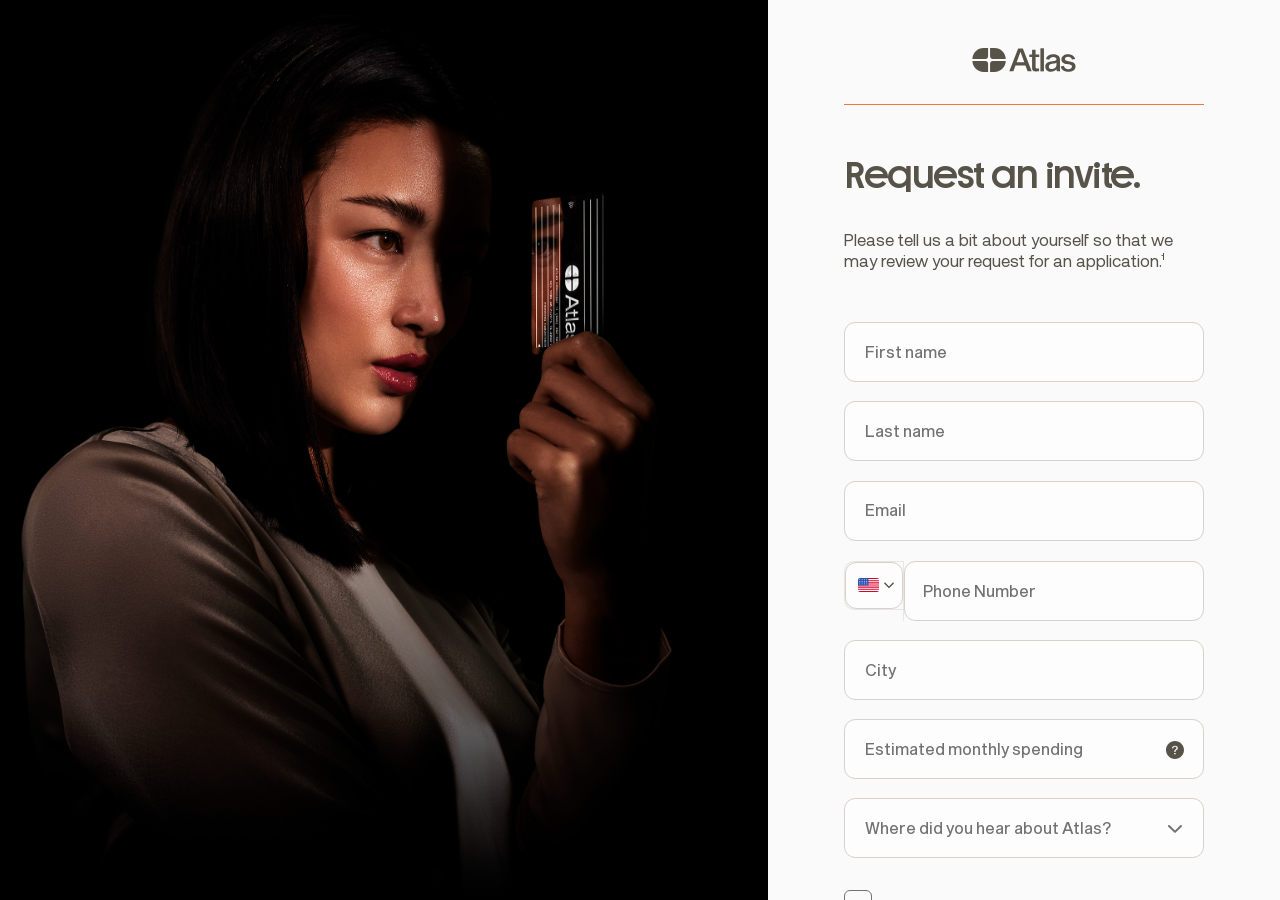
==== commit cc9cf3db: "Transform Atlas Card site to Blend (blendiow.co.uk) styling Applied comprehensive style transformati" ====
--- a/request-invite/index.html
+++ b/request-invite/index.html
@@ -5,7 +5,8 @@
 footer[data-astro-cid-lejjx2fa]{&.light{--currentColor: var(--color-primary-100);color:var(--color-primary-100)}&.dark{--currentColor: var(--color-neutral-600);color:var(--color-neutral-600)}}.footnote-wrapper[data-astro-cid-lejjx2fa] a{text-decoration:underline}.nav-links[data-astro-cid-lejjx2fa] a[data-astro-cid-lejjx2fa]{overflow:clip;position:relative;text-decoration:none;&:after{background-color:var(--currentColor);bottom:0;content:"";height:.1em;left:0;opacity:0;position:absolute;transform:translate3d(-100%,0,0);transition:opacity .3s ease-out,transform .3s ease-out;width:100%}&:hover:after,&:focus:after{opacity:1;transform:translateZ(0)}}.runner[data-astro-cid-lejjx2fa]{bottom:0;position:absolute;right:8px;:global(.safari) &{bottom:-1px}}
 </style>
 <link rel="stylesheet" href="../_astro/request-invite.BnKBfYKh.css">
-<link rel="stylesheet" href="../_astro/_slug_.D5lyUpYR.css"></head> <body data-theme="light"> <!-- Google Tag Manager (noscript) --> <noscript><iframe src="https://www.googletagmanager.com/ns.html?id=GTM-P957DVB" height="0" width="0" style="display:none;visibility:hidden"></iframe> </noscript> <!-- End Google Tag Manager (noscript) -->  <div class="split-container" data-astro-cid-yssqgchg> <div class="primary-container" data-astro-cid-yssqgchg> <div class="image-container" data-astro-cid-iclyfxss> <img alt="A woman holds the beautiful Atlas Card — the super-mirror finish surface reflects the person's face inside the card." class="image" decoding="async" loading="lazy" src="../assets/images/atlas-woman.webp" data-astro-cid-iclyfxss> </div> </div> <div class="secondary-container" data-astro-cid-yssqgchg> <div data-astro-cid-iclyfxss> <div class="waitlist-container" data-astro-cid-iclyfxss> <div class="content" data-astro-cid-iclyfxss> <div class="header" data-astro-cid-mq3pp5jd> <a aria-label="Atlas Home Page" href="../index.html" data-astro-cid-mq3pp5jd> <!--[--><svg fill="none" height="24" viewBox="0 0 774 180" width="104" xmlns="http://www.w3.org/2000/svg" data-astro-cid-mq3pp5jd="true"><path d="M444.769 175.185L378.566 4.53904H342.955L276.752 175.185H307.105L323.357 130.492H397.686L414.177 175.185H444.769ZM360.163 29.634H361.119L389.321 107.309H331.722L360.163 29.634Z" fill="currentColor"></path><path d="M488.274 153.436C478.475 153.436 473.934 152.241 473.934 140.53V68.1131H501.18V48.9931H473.934V13.382H447.644V48.9931H427.09V68.1131H447.644V147.461C447.644 170.405 458.399 175.663 481.104 175.663C487.796 175.663 497.117 175.424 499.985 175.185V153.197C496.4 153.436 490.903 153.436 488.274 153.436Z" fill="currentColor"></path><path d="M536.594 175.185V2.14905H510.065V175.185H536.594Z" fill="currentColor"></path><path d="M660.082 175.185C656.975 169.449 656.736 162.279 656.736 148.417V84.843C656.736 63.333 642.874 46.125 605.829 46.125C578.105 46.125 557.073 59.748 551.337 82.453L575.476 87.711C580.017 73.371 592.206 66.918 604.873 66.918C623.515 66.918 630.446 74.327 630.446 85.082C630.446 92.969 624.232 97.0321 600.332 99.6611C566.394 103.007 546.557 113.045 546.557 140.291C546.557 163.713 565.916 178.053 589.099 178.053C604.634 178.053 622.559 172.317 630.685 159.65C630.685 166.82 632.597 173.034 634.509 175.185H660.082ZM630.446 125.473C630.446 148.895 610.131 157.977 594.118 157.977C581.451 157.977 573.325 151.763 573.325 140.052C573.325 126.668 585.753 120.454 598.659 118.781C612.282 117.108 626.383 114.957 630.446 110.894V125.473Z" fill="currentColor"></path><path d="M770.7 81.9751C767.354 62.6161 746.322 46.125 718.359 46.125C688.962 46.125 667.691 61.6601 667.691 83.6481C667.691 109.938 688.245 116.63 708.082 119.976L720.988 122.127C736.045 124.756 746.8 128.341 746.8 139.335C746.8 151.524 735.567 158.933 719.793 158.933C702.346 158.933 689.918 151.285 686.094 133.838L661.955 138.618C666.257 161.801 686.811 178.053 719.315 178.053C750.146 178.053 773.568 164.669 773.568 138.379C773.568 111.372 752.775 104.441 730.787 100.617L718.359 98.705C704.975 96.554 694.22 93.925 694.22 83.17C694.22 71.698 704.019 65.4841 718.12 65.4841C731.265 65.4841 743.454 72.4151 746.8 86.7551L770.7 81.9751Z" fill="currentColor"></path><path d="M117.732 179.106H84.1283C38.4701 179.106 1.30636 142.737 0.0263672 97.3887H83.9246C95.7583 97.3887 101.675 97.3887 106.195 99.6917C110.171 101.717 113.403 104.95 115.429 108.926C117.732 113.445 117.732 119.362 117.732 131.196V179.106Z" fill="currentColor"></path><path d="M0.0224609 82.6236C1.23644 37.2157 38.427 0.778687 84.1279 0.778687H117.731V48.8164C117.731 60.65 117.731 66.5668 115.428 71.0867C113.403 75.0624 110.17 78.2948 106.194 80.3206C101.675 82.6236 95.7578 82.6236 83.9242 82.6236H0.0224609Z" fill="currentColor"></path><path d="M132.505 179.106H166.108C211.766 179.106 248.93 142.737 250.21 97.3887H166.312C154.478 97.3887 148.561 97.3887 144.041 99.6917C140.066 101.717 136.833 104.95 134.808 108.926C132.505 113.445 132.505 119.362 132.505 131.196V179.106Z" fill="currentColor"></path><path d="M250.214 82.6236C249 37.2157 211.809 0.778687 166.108 0.778687H132.505V48.8164C132.505 60.65 132.505 66.5668 134.808 71.0867C136.834 75.0624 140.066 78.2948 144.042 80.3206C148.562 82.6236 154.478 82.6236 166.312 82.6236H250.214Z" fill="currentColor"></path></svg><!--]--> </a> </div>  <div class="mb-8 mt-12" data-astro-cid-iclyfxss> <style>astro-island,astro-slot,astro-static-slot{display:contents}</style><script>(()=>{var e=async t=>{await(await t())()};(self.Astro||(self.Astro={})).load=e;window.dispatchEvent(new Event("astro:load"));})();</script><script>(()=>{var A=Object.defineProperty;var g=(i,o,a)=>o in i?A(i,o,{enumerable:!0,configurable:!0,writable:!0,value:a}):i[o]=a;var d=(i,o,a)=>g(i,typeof o!="symbol"?o+"":o,a);{let i={0:t=>m(t),1:t=>a(t),2:t=>new RegExp(t),3:t=>new Date(t),4:t=>new Map(a(t)),5:t=>new Set(a(t)),6:t=>BigInt(t),7:t=>new URL(t),8:t=>new Uint8Array(t),9:t=>new Uint16Array(t),10:t=>new Uint32Array(t),11:t=>1/0*t},o=t=>{let[l,e]=t;return l in i?i[l](e):void 0},a=t=>t.map(o),m=t=>typeof t!="object"||t===null?t:Object.fromEntries(Object.entries(t).map(([l,e])=>[l,o(e)]));class y extends HTMLElement{constructor(){super(...arguments);d(this,"Component");d(this,"hydrator");d(this,"hydrate",async()=>{var b;if(!this.hydrator||!this.isConnected)return;let e=(b=this.parentElement)==null?void 0:b.closest("astro-island[ssr]");if(e){e.addEventListener("astro:hydrate",this.hydrate,{once:!0});return}let c=this.querySelectorAll("astro-slot"),n={},h=this.querySelectorAll("template[data-astro-template]");for(let r of h){let s=r.closest(this.tagName);s!=null&&s.isSameNode(this)&&(n[r.getAttribute("data-astro-template")||"default"]=r.innerHTML,r.remove())}for(let r of c){let s=r.closest(this.tagName);s!=null&&s.isSameNode(this)&&(n[r.getAttribute("name")||"default"]=r.innerHTML)}let p;try{p=this.hasAttribute("props")?m(JSON.parse(this.getAttribute("props"))):{}}catch(r){let s=this.getAttribute("component-url")||"<unknown>",v=this.getAttribute("component-export");throw v&&(s+=` (export ${v})`),console.error(`[hydrate] Error parsing props for component ${s}`,this.getAttribute("props"),r),r}let u;await this.hydrator(this)(this.Component,p,n,{client:this.getAttribute("client")}),this.removeAttribute("ssr"),this.dispatchEvent(new CustomEvent("astro:hydrate"))});d(this,"unmount",()=>{this.isConnected||this.dispatchEvent(new CustomEvent("astro:unmount"))})}disconnectedCallback(){document.removeEventListener("astro:after-swap",this.unmount),document.addEventListener("astro:after-swap",this.unmount,{once:!0})}connectedCallback(){if(!this.hasAttribute("await-children")||document.readyState==="interactive"||document.readyState==="complete")this.childrenConnectedCallback();else{let e=()=>{document.removeEventListener("DOMContentLoaded",e),c.disconnect(),this.childrenConnectedCallback()},c=new MutationObserver(()=>{var n;((n=this.lastChild)==null?void 0:n.nodeType)===Node.COMMENT_NODE&&this.lastChild.nodeValue==="astro:end"&&(this.lastChild.remove(),e())});c.observe(this,{childList:!0}),document.addEventListener("DOMContentLoaded",e)}}async childrenConnectedCallback(){let e=this.getAttribute("before-hydration-url");e&&await import(e),this.start()}async start(){let e=JSON.parse(this.getAttribute("opts")),c=this.getAttribute("client");if(Astro[c]===void 0){window.addEventListener(`astro:${c}`,()=>this.start(),{once:!0});return}try{await Astro[c](async()=>{let n=this.getAttribute("renderer-url"),[h,{default:p}]=await Promise.all([import(this.getAttribute("component-url")),n?import(n):()=>()=>{}]),u=this.getAttribute("component-export")||"default";if(!u.includes("."))this.Component=h[u];else{this.Component=h;for(let f of u.split("."))this.Component=this.Component[f]}return this.hydrator=p,this.hydrate},e,this)}catch(n){console.error(`[astro-island] Error hydrating ${this.getAttribute("component-url")}`,n)}}attributeChangedCallback(){this.hydrate()}}d(y,"observedAttributes",["props"]),customElements.get("astro-island")||customElements.define("astro-island",y)}})();</script><astro-island uid="Z1HLlE" prefix="r4" component-url="/_astro/Waitlist.tttCnJCu.js" component-export="default" renderer-url="/_astro/client.DNC6XHpf.js" props="{&quot;data-astro-cid-iclyfxss&quot;:[0,true]}" ssr client="load" opts="{&quot;name&quot;:&quot;Waitlist&quot;,&quot;value&quot;:true}" await-children><div class="animate--fade-and-slide-in"><form class="text-primary-100 flex flex-col gap-8" noValidate=""><h1 class="_title_cublc_1">Request an invite.</h1><div class="_body_cublc_9">Please tell us a bit about yourself so that we may review your request for an application.¹</div><div><div class="_floatingLabelGroup_fiwws_1"><input autoComplete="given-name" id="first-name" maxLength="100" placeholder="none" required="" class="_input_qmju3_28" name="firstName"/><label for="first-name" class="_label_1vvv0_8">First name</label></div><div class="_floatingLabelGroup_fiwws_1"><input autoComplete="family-name" id="last-name" maxLength="100" placeholder="none" required="" class="_input_qmju3_28" name="lastName"/><label for="last-name" class="_label_1vvv0_8">Last name</label></div><div class="_floatingLabelGroup_fiwws_1"><input autoComplete="email" id="email" maxLength="254" placeholder="none" required="" type="email" class="_input_qmju3_28" name="email"/><label for="email" class="_label_1vvv0_8">Email</label></div><div class="mt-5"><div class="_container_v1yz9_1"><div class="_flagGrid_v1yz9_80"><select><option value="US" selected="">United States<!-- --> +<!-- -->1</option><option value="GB">United Kingdom<!-- --> +<!-- -->44</option><option value="AE">United Arab Emirates<!-- --> +<!-- -->971</option><option value="CH">Switzerland<!-- --> +<!-- -->41</option><option value="SG">Singapore<!-- --> +<!-- -->65</option><option value="SA">Saudi Arabia<!-- --> +<!-- -->966</option><option value="PA">Panama<!-- --> +<!-- -->507</option><option value="MC">Monaco<!-- --> +<!-- -->377</option><option value="FR">France<!-- --> +<!-- -->33</option><option value="AF">Afghanistan<!-- --> +<!-- -->93</option><option value="AX">Åland Islands<!-- --> +<!-- -->358</option><option value="AL">Albania<!-- --> +<!-- -->355</option><option value="DZ">Algeria<!-- --> +<!-- -->213</option><option value="AS">American Samoa<!-- --> +<!-- -->1</option><option value="AD">Andorra<!-- --> +<!-- -->376</option><option value="AO">Angola<!-- --> +<!-- -->244</option><option value="AI">Anguilla<!-- --> +<!-- -->1</option><option value="AG">Antigua and Barbuda<!-- --> +<!-- -->1</option><option value="AR">Argentina<!-- --> +<!-- -->54</option><option value="AM">Armenia<!-- --> +<!-- -->374</option><option value="AW">Aruba<!-- --> +<!-- -->297</option><option value="AC">Ascension Island<!-- --> +<!-- -->247</option><option value="AU">Australia<!-- --> +<!-- -->61</option><option value="AT">Austria<!-- --> +<!-- -->43</option><option value="AZ">Azerbaijan<!-- --> +<!-- -->994</option><option value="BS">Bahamas<!-- --> +<!-- -->1</option><option value="BH">Bahrain<!-- --> +<!-- -->973</option><option value="BD">Bangladesh<!-- --> +<!-- -->880</option><option value="BB">Barbados<!-- --> +<!-- -->1</option><option value="BY">Belarus<!-- --> +<!-- -->375</option><option value="BE">Belgium<!-- --> +<!-- -->32</option><option value="BZ">Belize<!-- --> +<!-- -->501</option><option value="BJ">Benin<!-- --> +<!-- -->229</option><option value="BM">Bermuda<!-- --> +<!-- -->1</option><option value="BT">Bhutan<!-- --> +<!-- -->975</option><option value="BO">Bolivia<!-- --> +<!-- -->591</option><option value="BQ">Bonaire, Sint Eustatius and Saba<!-- --> +<!-- -->599</option><option value="BA">Bosnia and Herzegovina<!-- --> +<!-- -->387</option><option value="BW">Botswana<!-- --> +<!-- -->267</option><option value="BR">Brazil<!-- --> +<!-- -->55</option><option value="IO">British Indian Ocean Territory<!-- --> +<!-- -->246</option><option value="BN">Brunei Darussalam<!-- --> +<!-- -->673</option><option value="BG">Bulgaria<!-- --> +<!-- -->359</option><option value="BF">Burkina Faso<!-- --> +<!-- -->226</option><option value="BI">Burundi<!-- --> +<!-- -->257</option><option value="KH">Cambodia<!-- --> +<!-- -->855</option><option value="CM">Cameroon<!-- --> +<!-- -->237</option><option value="CA">Canada<!-- --> +<!-- -->1</option><option value="CV">Cape Verde<!-- --> +<!-- -->238</option><option value="KY">Cayman Islands<!-- --> +<!-- -->1</option><option value="CF">Central African Republic<!-- --> +<!-- -->236</option><option value="TD">Chad<!-- --> +<!-- -->235</option><option value="CL">Chile<!-- --> +<!-- -->56</option><option value="CN">China<!-- --> +<!-- -->86</option><option value="CX">Christmas Island<!-- --> +<!-- -->61</option><option value="CC">Cocos (Keeling) Islands<!-- --> +<!-- -->61</option><option value="CO">Colombia<!-- --> +<!-- -->57</option><option value="KM">Comoros<!-- --> +<!-- -->269</option><option value="CD">Congo, Democratic Republic of the<!-- --> +<!-- -->243</option><option value="CG">Congo<!-- --> +<!-- -->242</option><option value="CK">Cook Islands<!-- --> +<!-- -->682</option><option value="CR">Costa Rica<!-- --> +<!-- -->506</option><option value="CI">Cote d&#x27;Ivoire<!-- --> +<!-- -->225</option><option value="HR">Croatia<!-- --> +<!-- -->385</option><option value="CU">Cuba<!-- --> +<!-- -->53</option><option value="CW">Curaçao<!-- --> +<!-- -->599</option><option value="CY">Cyprus<!-- --> +<!-- -->357</option><option value="CZ">Czech Republic<!-- --> +<!-- -->420</option><option value="DK">Denmark<!-- --> +<!-- -->45</option><option value="DJ">Djibouti<!-- --> +<!-- -->253</option><option value="DM">Dominica<!-- --> +<!-- -->1</option><option value="DO">Dominican Republic<!-- --> +<!-- -->1</option><option value="EC">Ecuador<!-- --> +<!-- -->593</option><option value="EG">Egypt<!-- --> +<!-- -->20</option><option value="SV">El Salvador<!-- --> +<!-- -->503</option><option value="GQ">Equatorial Guinea<!-- --> +<!-- -->240</option><option value="ER">Eritrea<!-- --> +<!-- -->291</option><option value="EE">Estonia<!-- --> +<!-- -->372</option><option value="ET">Ethiopia<!-- --> +<!-- -->251</option><option value="FK">Falkland Islands<!-- --> +<!-- -->500</option><option value="FO">Faroe Islands<!-- --> +<!-- -->298</option><option value="FM">Federated States of Micronesia<!-- --> +<!-- -->691</option><option value="FJ">Fiji<!-- --> +<!-- -->679</option><option value="FI">Finland<!-- --> +<!-- -->358</option><option value="GF">French Guiana<!-- --> +<!-- -->594</option><option value="PF">French Polynesia<!-- --> +<!-- -->689</option><option value="GA">Gabon<!-- --> +<!-- -->241</option><option value="GM">Gambia<!-- --> +<!-- -->220</option><option value="GE">Georgia<!-- --> +<!-- -->995</option><option value="DE">Germany<!-- --> +<!-- -->49</option><option value="GH">Ghana<!-- --> +<!-- -->233</option><option value="GI">Gibraltar<!-- --> +<!-- -->350</option><option value="GR">Greece<!-- --> +<!-- -->30</option><option value="GL">Greenland<!-- --> +<!-- -->299</option><option value="GD">Grenada<!-- --> +<!-- -->1</option><option value="GP">Guadeloupe<!-- --> +<!-- -->590</option><option value="GU">Guam<!-- --> +<!-- -->1</option><option value="GT">Guatemala<!-- --> +<!-- -->502</option><option value="GG">Guernsey<!-- --> +<!-- -->44</option><option value="GW">Guinea-Bissau<!-- --> +<!-- -->245</option><option value="GN">Guinea<!-- --> +<!-- -->224</option><option value="GY">Guyana<!-- --> +<!-- -->592</option><option value="HT">Haiti<!-- --> +<!-- -->509</option><option value="VA">Holy See (Vatican City State)<!-- --> +<!-- -->39</option><option value="HN">Honduras<!-- --> +<!-- -->504</option><option value="HK">Hong Kong<!-- --> +<!-- -->852</option><option value="HU">Hungary<!-- --> +<!-- -->36</option><option value="IS">Iceland<!-- --> +<!-- -->354</option><option value="IN">India<!-- --> +<!-- -->91</option><option value="ID">Indonesia<!-- --> +<!-- -->62</option><option value="IR">Iran<!-- --> +<!-- -->98</option><option value="IQ">Iraq<!-- --> +<!-- -->964</option><option value="IE">Ireland<!-- --> +<!-- -->353</option><option value="IM">Isle of Man<!-- --> +<!-- -->44</option><option value="IL">Israel<!-- --> +<!-- -->972</option><option value="IT">Italy<!-- --> +<!-- -->39</option><option value="JM">Jamaica<!-- --> +<!-- -->1</option><option value="JP">Japan<!-- --> +<!-- -->81</option><option value="JE">Jersey<!-- --> +<!-- -->44</option><option value="JO">Jordan<!-- --> +<!-- -->962</option><option value="KZ">Kazakhstan<!-- --> +<!-- -->7</option><option value="KE">Kenya<!-- --> +<!-- -->254</option><option value="KI">Kiribati<!-- --> +<!-- -->686</option><option value="XK">Kosovo<!-- --> +<!-- -->383</option><option value="KW">Kuwait<!-- --> +<!-- -->965</option><option value="KG">Kyrgyzstan<!-- --> +<!-- -->996</option><option value="LA">Laos<!-- --> +<!-- -->856</option><option value="LV">Latvia<!-- --> +<!-- -->371</option><option value="LB">Lebanon<!-- --> +<!-- -->961</option><option value="LS">Lesotho<!-- --> +<!-- -->266</option><option value="LR">Liberia<!-- --> +<!-- -->231</option><option value="LY">Libya<!-- --> +<!-- -->218</option><option value="LI">Liechtenstein<!-- --> +<!-- -->423</option><option value="LT">Lithuania<!-- --> +<!-- -->370</option><option value="LU">Luxembourg<!-- --> +<!-- -->352</option><option value="MO">Macao<!-- --> +<!-- -->853</option><option value="MG">Madagascar<!-- --> +<!-- -->261</option><option value="MW">Malawi<!-- --> +<!-- -->265</option><option value="MY">Malaysia<!-- --> +<!-- -->60</option><option value="MV">Maldives<!-- --> +<!-- -->960</option><option value="ML">Mali<!-- --> +<!-- -->223</option><option value="MT">Malta<!-- --> +<!-- -->356</option><option value="MH">Marshall Islands<!-- --> +<!-- -->692</option><option value="MQ">Martinique<!-- --> +<!-- -->596</option><option value="MR">Mauritania<!-- --> +<!-- -->222</option><option value="MU">Mauritius<!-- --> +<!-- -->230</option><option value="YT">Mayotte<!-- --> +<!-- -->262</option><option value="MX">Mexico<!-- --> +<!-- -->52</option><option value="MD">Moldova<!-- --> +<!-- -->373</option><option value="MN">Mongolia<!-- --> +<!-- -->976</option><option value="ME">Montenegro<!-- --> +<!-- -->382</option><option value="MS">Montserrat<!-- --> +<!-- -->1</option><option value="MA">Morocco<!-- --> +<!-- -->212</option><option value="MZ">Mozambique<!-- --> +<!-- -->258</option><option value="MM">Myanmar<!-- --> +<!-- -->95</option><option value="NA">Namibia<!-- --> +<!-- -->264</option><option value="NR">Nauru<!-- --> +<!-- -->674</option><option value="NP">Nepal<!-- --> +<!-- -->977</option><option value="NL">Netherlands<!-- --> +<!-- -->31</option><option value="NC">New Caledonia<!-- --> +<!-- -->687</option><option value="NZ">New Zealand<!-- --> +<!-- -->64</option><option value="NI">Nicaragua<!-- --> +<!-- -->505</option><option value="NE">Niger<!-- --> +<!-- -->227</option><option value="NG">Nigeria<!-- --> +<!-- -->234</option><option value="NU">Niue<!-- --> +<!-- -->683</option><option value="NF">Norfolk Island<!-- --> +<!-- -->672</option><option value="KP">North Korea<!-- --> +<!-- -->850</option><option value="MK">North Macedonia<!-- --> +<!-- -->389</option><option value="MP">Northern Mariana Islands<!-- --> +<!-- -->1</option><option value="NO">Norway<!-- --> +<!-- -->47</option><option value="OM">Oman<!-- --> +<!-- -->968</option><option value="PK">Pakistan<!-- --> +<!-- -->92</option><option value="PW">Palau<!-- --> +<!-- -->680</option><option value="PS">Palestine<!-- --> +<!-- -->970</option><option value="PG">Papua New Guinea<!-- --> +<!-- -->675</option><option value="PY">Paraguay<!-- --> +<!-- -->595</option><option value="PE">Peru<!-- --> +<!-- -->51</option><option value="PH">Philippines<!-- --> +<!-- -->63</option><option value="PL">Poland<!-- --> +<!-- -->48</option><option value="PT">Portugal<!-- --> +<!-- -->351</option><option value="PR">Puerto Rico<!-- --> +<!-- -->1</option><option value="QA">Qatar<!-- --> +<!-- -->974</option><option value="RE">Reunion<!-- --> +<!-- -->262</option><option value="RO">Romania<!-- --> +<!-- -->40</option><option value="RU">Russia<!-- --> +<!-- -->7</option><option value="RW">Rwanda<!-- --> +<!-- -->250</option><option value="BL">Saint Barthélemy<!-- --> +<!-- -->590</option><option value="SH">Saint Helena<!-- --> +<!-- -->290</option><option value="KN">Saint Kitts and Nevis<!-- --> +<!-- -->1</option><option value="LC">Saint Lucia<!-- --> +<!-- -->1</option><option value="MF">Saint Martin (French Part)<!-- --> +<!-- -->590</option><option value="PM">Saint Pierre and Miquelon<!-- --> +<!-- -->508</option><option value="VC">Saint Vincent and the Grenadines<!-- --> +<!-- -->1</option><option value="WS">Samoa<!-- --> +<!-- -->685</option><option value="SM">San Marino<!-- --> +<!-- -->378</option><option value="ST">Sao Tome and Principe<!-- --> +<!-- -->239</option><option value="SN">Senegal<!-- --> +<!-- -->221</option><option value="RS">Serbia<!-- --> +<!-- -->381</option><option value="SC">Seychelles<!-- --> +<!-- -->248</option><option value="SL">Sierra Leone<!-- --> +<!-- -->232</option><option value="SX">Sint Maarten<!-- --> +<!-- -->1</option><option value="SK">Slovakia<!-- --> +<!-- -->421</option><option value="SI">Slovenia<!-- --> +<!-- -->386</option><option value="SB">Solomon Islands<!-- --> +<!-- -->677</option><option value="SO">Somalia<!-- --> +<!-- -->252</option><option value="ZA">South Africa<!-- --> +<!-- -->27</option><option value="KR">South Korea<!-- --> +<!-- -->82</option><option value="SS">South Sudan<!-- --> +<!-- -->211</option><option value="ES">Spain<!-- --> +<!-- -->34</option><option value="LK">Sri Lanka<!-- --> +<!-- -->94</option><option value="SD">Sudan<!-- --> +<!-- -->249</option><option value="SR">Suriname<!-- --> +<!-- -->597</option><option value="SJ">Svalbard and Jan Mayen<!-- --> +<!-- -->47</option><option value="SZ">Swaziland<!-- --> +<!-- -->268</option><option value="SE">Sweden<!-- --> +<!-- -->46</option><option value="SY">Syria<!-- --> +<!-- -->963</option><option value="TW">Taiwan<!-- --> +<!-- -->886</option><option value="TJ">Tajikistan<!-- --> +<!-- -->992</option><option value="TZ">Tanzania<!-- --> +<!-- -->255</option><option value="TH">Thailand<!-- --> +<!-- -->66</option><option value="TL">Timor-Leste<!-- --> +<!-- -->670</option><option value="TG">Togo<!-- --> +<!-- -->228</option><option value="TK">Tokelau<!-- --> +<!-- -->690</option><option value="TO">Tonga<!-- --> +<!-- -->676</option><option value="TT">Trinidad and Tobago<!-- --> +<!-- -->1</option><option value="TA">Tristan da Cunha<!-- --> +<!-- -->290</option><option value="TN">Tunisia<!-- --> +<!-- -->216</option><option value="TR">Turkey<!-- --> +<!-- -->90</option><option value="TM">Turkmenistan<!-- --> +<!-- -->993</option><option value="TC">Turks and Caicos Islands<!-- --> +<!-- -->1</option><option value="TV">Tuvalu<!-- --> +<!-- -->688</option><option value="UG">Uganda<!-- --> +<!-- -->256</option><option value="UA">Ukraine<!-- --> +<!-- -->380</option><option value="UY">Uruguay<!-- --> +<!-- -->598</option><option value="UZ">Uzbekistan<!-- --> +<!-- -->998</option><option value="VU">Vanuatu<!-- --> +<!-- -->678</option><option value="VE">Venezuela<!-- --> +<!-- -->58</option><option value="VN">Vietnam<!-- --> +<!-- -->84</option><option value="VG">Virgin Islands, British<!-- --> +<!-- -->1</option><option value="VI">Virgin Islands, U.S.<!-- --> +<!-- -->1</option><option value="WF">Wallis and Futuna<!-- --> +<!-- -->681</option><option value="EH">Western Sahara<!-- --> +<!-- -->212</option><option value="YE">Yemen<!-- --> +<!-- -->967</option><option value="ZM">Zambia<!-- --> +<!-- -->260</option><option value="ZW">Zimbabwe<!-- --> +<!-- -->263</option></select><div class="_flagContainer_v1yz9_105"><div class="flag:US _flag_v1yz9_80"></div><svg fill="none" height="20" viewBox="0 0 20 20" width="20" xmlns="http://www.w3.org/2000/svg"><path d="M10 13.1299C9.78874 13.1299 9.59538 13.0439 9.41992 12.8721L5.37549 8.73633C5.30745 8.66471 5.25553 8.58773 5.21973 8.50537C5.1875 8.42301 5.17139 8.33171 5.17139 8.23145C5.17139 8.09896 5.20361 7.97721 5.26807 7.86621C5.33252 7.75521 5.41846 7.66748 5.52588 7.60303C5.63688 7.53857 5.75863 7.50635 5.89111 7.50635C6.09163 7.50635 6.26709 7.57975 6.41748 7.72656L10.2471 11.6582H9.7583L13.5771 7.72656C13.7275 7.57975 13.903 7.50635 14.1035 7.50635C14.236 7.50635 14.356 7.53857 14.4634 7.60303C14.5744 7.66748 14.6621 7.75521 14.7266 7.86621C14.791 7.97721 14.8232 8.09896 14.8232 8.23145C14.8232 8.42839 14.7534 8.59489 14.6138 8.73096L10.5801 12.8721C10.4941 12.958 10.4028 13.0225 10.3062 13.0654C10.2131 13.1048 10.111 13.1263 10 13.1299Z" fill="currentColor"></path></svg></div></div><div class="_divider_v1yz9_17"></div><div class="_floatingLabelGroup_v1yz9_147"><label for="phone-number-field" class="_label_1vvv0_8">Phone Number</label><input autoComplete="tel" class="_input_v1yz9_24" id="phone-number-field" placeholder="(201) 555-0123" type="tel" value=""/></div></div></div><div class="_floatingLabelGroup_fiwws_1"><input autoComplete="address-level2" id="city" maxLength="100" placeholder="none" required="" class="_input_qmju3_28" name="addressCity"/><label for="city" class="_label_1vvv0_8">City</label></div><div class="_floatingLabelGroup_fiwws_1"><div class="input-icon"><svg fill="none" height="18" viewBox="0 0 18 18" width="18" xmlns="http://www.w3.org/2000/svg" aria-haspopup="dialog" aria-label="Monthly expenditure definition" style="cursor:pointer" tabindex="0"><title>Info</title><path clip-rule="evenodd" d="M9 18C13.9706 18 18 13.9706 18 9C18 4.02944 13.9706 0 9 0C4.02944 0 0 4.02944 0 9C0 13.9706 4.02944 18 9 18ZM8.95788 5.681C8.04588 5.681 7.37388 6.221 7.08588 7.397L5.92188 7.133C6.23387 5.525 7.39788 4.625 8.94588 4.625C10.5899 4.625 11.7779 5.489 11.7779 6.917C11.7779 8.165 11.0819 8.657 10.5299 9.041C9.79788 9.533 9.53388 9.953 9.53388 10.829V10.925H8.34587V10.457C8.34587 9.437 8.76587 8.849 9.59387 8.297C10.0859 7.973 10.4459 7.625 10.4459 6.881C10.4459 6.137 9.86987 5.681 8.95788 5.681ZM9.67788 11.885V13.373H8.18987V11.885H9.67788Z" fill="currentColor" fill-rule="evenodd"></path></svg></div><input autoComplete="off" id="monthly-spending" inputMode="numeric" maxLength="12" placeholder="none" required="" class="_input_qmju3_28" name="personalMonthlySpend"/><label for="monthly-spending" class="_label_1vvv0_8">Estimated monthly spending</label></div><div class="_floatingLabelGroup_fiwws_1"><select data-value="none" id="howDidYouHear" required="" name="howDidYouHear" class="_select_1rt4d_13"><option value="none"></option><option value="Instagram post">Instagram post</option><option value="Twitter/X post">Twitter/X post</option><option value="From a friend">From a friend</option><option value="Other">Other</option></select><div class="input-icon _chevron_1rt4d_71"><svg fill="none" height="18" viewBox="0 0 18 18" width="18" xmlns="http://www.w3.org/2000/svg"><path d="M8.3 12.5797L2.3 6.67344C2.1 6.47656 2 6.27969 2 5.98437C2 5.68906 2.1 5.49219 2.3 5.29531C2.7 4.90156 3.3 4.90156 3.7 5.29531L9 10.5125L14.3 5.29531C14.7 4.90156 15.3 4.90156 15.7 5.29531C16.1 5.68906 16.1 6.27969 15.7 6.67344L9.7 12.5797C9.3 12.9734 8.7 12.9734 8.3 12.5797Z" fill="#727272"></path></svg></div><label for="howDidYouHear" class="_label_1vvv0_8">Where did you hear about Atlas?</label></div></div><div class="flex flex-col gap-6"><div class="flex items-center justify-start gap-4 text-neutral-500"><label class="_container_gtff0_14"><input aria-labelledby="terms-privacy" class="_checkbox_gtff0_20" type="checkbox"/><span class="_checkmark_gtff0_25"></span></label><div class="font-footnote" id="terms-privacy">I agree to the<!-- --> <a class="underline" href="../legal/terms/index.html" target="_blank">Terms of Use</a> <!-- -->and<!-- --> <a class="underline" href="../legal/privacy/index.html" target="_blank">Privacy Policy</a>.</div></div><div class="flex items-center justify-start gap-4 text-neutral-500"><label class="_container_gtff0_14"><input aria-labelledby="email-comms" class="_checkbox_gtff0_20" type="checkbox"/><span class="_checkmark_gtff0_25"></span></label><div class="font-footnote" id="email-comms">I agree to receiving invite updates via email.</div></div></div><button disabled="" class="_btn_ovurx_49 _btnPrimary_ovurx_87" type="submit">Submit</button><dialog class="_dialog_l3r2j_1"><div class="max-w-[400px] text-neutral-500 _card_pic7u_1"><div class="mb-6 flex justify-between"><div class="font-body text-[17px]/[21px] font-bold text-neutral-100">Estimated monthly spending</div><div class="flex cursor-pointer items-center" style="color:var(--neutral-250)"><svg fill="none" height="18" viewBox="0 0 18 18" width="18" xmlns="http://www.w3.org/2000/svg"><path clip-rule="evenodd" d="M9 18C13.9706 18 18 13.9706 18 9C18 4.02944 13.9706 0 9 0C4.02944 0 0 4.02944 0 9C0 13.9706 4.02944 18 9 18ZM9.00171 8.09067L11.819 5.27338C12.0754 5.01695 12.4912 5.01695 12.7476 5.27338C13.0041 5.52981 13.0041 5.94556 12.7476 6.20199L9.93032 9.01929L12.7091 11.798C12.9655 12.0545 12.9655 12.4702 12.7091 12.7267C12.4526 12.9831 12.0369 12.9831 11.7805 12.7267L9.00171 9.9479L6.22296 12.7267C5.96653 12.9831 5.55078 12.9831 5.29435 12.7267C5.03792 12.4702 5.03792 12.0545 5.29435 11.798L8.0731 9.01929L5.2558 6.20199C4.99937 5.94556 4.99937 5.52981 5.2558 5.27338C5.51223 5.01695 5.92798 5.01695 6.18441 5.27338L9.00171 8.09067Z" fill="currentColor" fill-rule="evenodd"></path></svg></div></div><div class="font-body">This is an estimate of the amount you spend on average on all personal purchases in a typical month.</div></div></dialog></form></div><!--astro:end--></astro-island> </div> </div> </div> <div class="footer" data-astro-cid-iclyfxss> <div class="content" data-astro-cid-iclyfxss> <footer class="@container light" data-astro-cid-lejjx2fa> <a class="@md:hidden mb-14 block" href="../index.html" data-astro-cid-lejjx2fa> <!--[--><svg fill="none" height="16" viewBox="0 0 774 180" width="69" xmlns="http://www.w3.org/2000/svg" alt="Home Link" data-astro-cid-lejjx2fa="true"><path d="M444.769 175.185L378.566 4.53904H342.955L276.752 175.185H307.105L323.357 130.492H397.686L414.177 175.185H444.769ZM360.163 29.634H361.119L389.321 107.309H331.722L360.163 29.634Z" fill="currentColor"></path><path d="M488.274 153.436C478.475 153.436 473.934 152.241 473.934 140.53V68.1131H501.18V48.9931H473.934V13.382H447.644V48.9931H427.09V68.1131H447.644V147.461C447.644 170.405 458.399 175.663 481.104 175.663C487.796 175.663 497.117 175.424 499.985 175.185V153.197C496.4 153.436 490.903 153.436 488.274 153.436Z" fill="currentColor"></path><path d="M536.594 175.185V2.14905H510.065V175.185H536.594Z" fill="currentColor"></path><path d="M660.082 175.185C656.975 169.449 656.736 162.279 656.736 148.417V84.843C656.736 63.333 642.874 46.125 605.829 46.125C578.105 46.125 557.073 59.748 551.337 82.453L575.476 87.711C580.017 73.371 592.206 66.918 604.873 66.918C623.515 66.918 630.446 74.327 630.446 85.082C630.446 92.969 624.232 97.0321 600.332 99.6611C566.394 103.007 546.557 113.045 546.557 140.291C546.557 163.713 565.916 178.053 589.099 178.053C604.634 178.053 622.559 172.317 630.685 159.65C630.685 166.82 632.597 173.034 634.509 175.185H660.082ZM630.446 125.473C630.446 148.895 610.131 157.977 594.118 157.977C581.451 157.977 573.325 151.763 573.325 140.052C573.325 126.668 585.753 120.454 598.659 118.781C612.282 117.108 626.383 114.957 630.446 110.894V125.473Z" fill="currentColor"></path><path d="M770.7 81.9751C767.354 62.6161 746.322 46.125 718.359 46.125C688.962 46.125 667.691 61.6601 667.691 83.6481C667.691 109.938 688.245 116.63 708.082 119.976L720.988 122.127C736.045 124.756 746.8 128.341 746.8 139.335C746.8 151.524 735.567 158.933 719.793 158.933C702.346 158.933 689.918 151.285 686.094 133.838L661.955 138.618C666.257 161.801 686.811 178.053 719.315 178.053C750.146 178.053 773.568 164.669 773.568 138.379C773.568 111.372 752.775 104.441 730.787 100.617L718.359 98.705C704.975 96.554 694.22 93.925 694.22 83.17C694.22 71.698 704.019 65.4841 718.12 65.4841C731.265 65.4841 743.454 72.4151 746.8 86.7551L770.7 81.9751Z" fill="currentColor"></path><path d="M117.732 179.106H84.1283C38.4701 179.106 1.30636 142.737 0.0263672 97.3887H83.9246C95.7583 97.3887 101.675 97.3887 106.195 99.6917C110.171 101.717 113.403 104.95 115.429 108.926C117.732 113.445 117.732 119.362 117.732 131.196V179.106Z" fill="currentColor"></path><path d="M0.0224609 82.6236C1.23644 37.2157 38.427 0.778687 84.1279 0.778687H117.731V48.8164C117.731 60.65 117.731 66.5668 115.428 71.0867C113.403 75.0624 110.17 78.2948 106.194 80.3206C101.675 82.6236 95.7578 82.6236 83.9242 82.6236H0.0224609Z" fill="currentColor"></path><path d="M132.505 179.106H166.108C211.766 179.106 248.93 142.737 250.21 97.3887H166.312C154.478 97.3887 148.561 97.3887 144.041 99.6917C140.066 101.717 136.833 104.95 134.808 108.926C132.505 113.445 132.505 119.362 132.505 131.196V179.106Z" fill="currentColor"></path><path d="M250.214 82.6236C249 37.2157 211.809 0.778687 166.108 0.778687H132.505V48.8164C132.505 60.65 132.505 66.5668 134.808 71.0867C136.834 75.0624 140.066 78.2948 144.042 80.3206C148.562 82.6236 154.478 82.6236 166.312 82.6236H250.214Z" fill="currentColor"></path></svg><!--]--> </a> <a class="@md:block mb-14 hidden" href="../index.html" data-astro-cid-lejjx2fa> <!--[--><svg fill="none" height="31" viewBox="0 0 774 180" width="134" xmlns="http://www.w3.org/2000/svg" alt="Home Link" data-astro-cid-lejjx2fa="true"><path d="M444.769 175.185L378.566 4.53904H342.955L276.752 175.185H307.105L323.357 130.492H397.686L414.177 175.185H444.769ZM360.163 29.634H361.119L389.321 107.309H331.722L360.163 29.634Z" fill="currentColor"></path><path d="M488.274 153.436C478.475 153.436 473.934 152.241 473.934 140.53V68.1131H501.18V48.9931H473.934V13.382H447.644V48.9931H427.09V68.1131H447.644V147.461C447.644 170.405 458.399 175.663 481.104 175.663C487.796 175.663 497.117 175.424 499.985 175.185V153.197C496.4 153.436 490.903 153.436 488.274 153.436Z" fill="currentColor"></path><path d="M536.594 175.185V2.14905H510.065V175.185H536.594Z" fill="currentColor"></path><path d="M660.082 175.185C656.975 169.449 656.736 162.279 656.736 148.417V84.843C656.736 63.333 642.874 46.125 605.829 46.125C578.105 46.125 557.073 59.748 551.337 82.453L575.476 87.711C580.017 73.371 592.206 66.918 604.873 66.918C623.515 66.918 630.446 74.327 630.446 85.082C630.446 92.969 624.232 97.0321 600.332 99.6611C566.394 103.007 546.557 113.045 546.557 140.291C546.557 163.713 565.916 178.053 589.099 178.053C604.634 178.053 622.559 172.317 630.685 159.65C630.685 166.82 632.597 173.034 634.509 175.185H660.082ZM630.446 125.473C630.446 148.895 610.131 157.977 594.118 157.977C581.451 157.977 573.325 151.763 573.325 140.052C573.325 126.668 585.753 120.454 598.659 118.781C612.282 117.108 626.383 114.957 630.446 110.894V125.473Z" fill="currentColor"></path><path d="M770.7 81.9751C767.354 62.6161 746.322 46.125 718.359 46.125C688.962 46.125 667.691 61.6601 667.691 83.6481C667.691 109.938 688.245 116.63 708.082 119.976L720.988 122.127C736.045 124.756 746.8 128.341 746.8 139.335C746.8 151.524 735.567 158.933 719.793 158.933C702.346 158.933 689.918 151.285 686.094 133.838L661.955 138.618C666.257 161.801 686.811 178.053 719.315 178.053C750.146 178.053 773.568 164.669 773.568 138.379C773.568 111.372 752.775 104.441 730.787 100.617L718.359 98.705C704.975 96.554 694.22 93.925 694.22 83.17C694.22 71.698 704.019 65.4841 718.12 65.4841C731.265 65.4841 743.454 72.4151 746.8 86.7551L770.7 81.9751Z" fill="currentColor"></path><path d="M117.732 179.106H84.1283C38.4701 179.106 1.30636 142.737 0.0263672 97.3887H83.9246C95.7583 97.3887 101.675 97.3887 106.195 99.6917C110.171 101.717 113.403 104.95 115.429 108.926C117.732 113.445 117.732 119.362 117.732 131.196V179.106Z" fill="currentColor"></path><path d="M0.0224609 82.6236C1.23644 37.2157 38.427 0.778687 84.1279 0.778687H117.731V48.8164C117.731 60.65 117.731 66.5668 115.428 71.0867C113.403 75.0624 110.17 78.2948 106.194 80.3206C101.675 82.6236 95.7578 82.6236 83.9242 82.6236H0.0224609Z" fill="currentColor"></path><path d="M132.505 179.106H166.108C211.766 179.106 248.93 142.737 250.21 97.3887H166.312C154.478 97.3887 148.561 97.3887 144.041 99.6917C140.066 101.717 136.833 104.95 134.808 108.926C132.505 113.445 132.505 119.362 132.505 131.196V179.106Z" fill="currentColor"></path><path d="M250.214 82.6236C249 37.2157 211.809 0.778687 166.108 0.778687H132.505V48.8164C132.505 60.65 132.505 66.5668 134.808 71.0867C136.834 75.0624 140.066 78.2948 144.042 80.3206C148.562 82.6236 154.478 82.6236 166.312 82.6236H250.214Z" fill="currentColor"></path></svg><!--]--> </a> <div class="@md:flex @md:justify-between nav-links" data-astro-cid-lejjx2fa> <div class="font-tech-footer @md:mb-36 mb-14 flex flex-col items-start gap-6" data-astro-cid-lejjx2fa> <a href="../index.html#supper-club" data-astro-cid-lejjx2fa>Dining</a> <a href="../index.html#hotels" data-astro-cid-lejjx2fa>Hotels</a> <a href="../index.html#concierge" data-astro-cid-lejjx2fa>Concierge</a> </div> <div class="font-tech-footer @md:mb-36 mb-14 flex flex-col items-start gap-6" data-astro-cid-lejjx2fa> <a href="../index.html#benefits" data-astro-cid-lejjx2fa>Benefits</a> <a href="../index.html#card" data-astro-cid-lejjx2fa>Card</a> <a href="../index.html#app" data-astro-cid-lejjx2fa>App</a> </div> <div class="font-tech-footer @md:mb-36 mb-14 flex flex-col items-start gap-6" data-astro-cid-lejjx2fa> <a href="mailto:hello@atlascard.com" data-astro-cid-lejjx2fa="true" rel="noreferrer noopener" target="_blank"> Email </a> <a href="https://twitter.com/atlascardhq" data-astro-cid-lejjx2fa="true" rel="noreferrer noopener" target="_blank"> Twitter </a> <a href="https://instagram.com/atlascardhq" data-astro-cid-lejjx2fa="true" rel="noreferrer noopener" target="_blank"> Instagram </a> </div> <div class="font-tech-footer @md:mb-36 mb-14 flex flex-col items-start gap-6" data-astro-cid-lejjx2fa> <a href="../legal/statement-disclosure/index.html" target="_blank" data-astro-cid-lejjx2fa="true" rel="noreferrer noopener" target="_blank"> Statement Disclosure </a> <a href="../legal/rewards-terms/index.html" target="_blank" data-astro-cid-lejjx2fa="true" rel="noreferrer noopener" target="_blank"> Rewards & Benefits Terms </a> <a href="../legal/terms/index.html" target="_blank" data-astro-cid-lejjx2fa="true" rel="noreferrer noopener" target="_blank"> Terms of Use </a> </div> <div class="font-tech-footer mb-12 flex flex-col items-start gap-6" data-astro-cid-lejjx2fa> <a href="../legal/privacy/index.html" target="_blank" data-astro-cid-lejjx2fa="true" rel="noreferrer noopener" target="_blank"> Privacy Policy </a> <a href="../download/index.html" data-astro-cid-lejjx2fa>Download App</a> <a href="../../assets.atlascard.com/media/atlas_media_kit.zip" target="_blank" data-astro-cid-lejjx2fa="true" rel="noreferrer noopener" target="_blank"> 
+<link rel="stylesheet" href="../_astro/_slug_.D5lyUpYR.css">
+<link rel="stylesheet" href="../assets/blend-style-override.css"></head> <body data-theme="light"> <!-- Google Tag Manager (noscript) --> <noscript><iframe src="https://www.googletagmanager.com/ns.html?id=GTM-P957DVB" height="0" width="0" style="display:none;visibility:hidden"></iframe> </noscript> <!-- End Google Tag Manager (noscript) -->  <div class="split-container" data-astro-cid-yssqgchg> <div class="primary-container" data-astro-cid-yssqgchg> <div class="image-container" data-astro-cid-iclyfxss> <img alt="A woman holds the beautiful Atlas Card — the super-mirror finish surface reflects the person's face inside the card." class="image" decoding="async" loading="lazy" src="../assets/images/atlas-woman.webp" data-astro-cid-iclyfxss> </div> </div> <div class="secondary-container" data-astro-cid-yssqgchg> <div data-astro-cid-iclyfxss> <div class="waitlist-container" data-astro-cid-iclyfxss> <div class="content" data-astro-cid-iclyfxss> <div class="header" data-astro-cid-mq3pp5jd> <a aria-label="Atlas Home Page" href="../index.html" data-astro-cid-mq3pp5jd> <!--[--><svg fill="none" height="24" viewBox="0 0 774 180" width="104" xmlns="http://www.w3.org/2000/svg" data-astro-cid-mq3pp5jd="true"><path d="M444.769 175.185L378.566 4.53904H342.955L276.752 175.185H307.105L323.357 130.492H397.686L414.177 175.185H444.769ZM360.163 29.634H361.119L389.321 107.309H331.722L360.163 29.634Z" fill="currentColor"></path><path d="M488.274 153.436C478.475 153.436 473.934 152.241 473.934 140.53V68.1131H501.18V48.9931H473.934V13.382H447.644V48.9931H427.09V68.1131H447.644V147.461C447.644 170.405 458.399 175.663 481.104 175.663C487.796 175.663 497.117 175.424 499.985 175.185V153.197C496.4 153.436 490.903 153.436 488.274 153.436Z" fill="currentColor"></path><path d="M536.594 175.185V2.14905H510.065V175.185H536.594Z" fill="currentColor"></path><path d="M660.082 175.185C656.975 169.449 656.736 162.279 656.736 148.417V84.843C656.736 63.333 642.874 46.125 605.829 46.125C578.105 46.125 557.073 59.748 551.337 82.453L575.476 87.711C580.017 73.371 592.206 66.918 604.873 66.918C623.515 66.918 630.446 74.327 630.446 85.082C630.446 92.969 624.232 97.0321 600.332 99.6611C566.394 103.007 546.557 113.045 546.557 140.291C546.557 163.713 565.916 178.053 589.099 178.053C604.634 178.053 622.559 172.317 630.685 159.65C630.685 166.82 632.597 173.034 634.509 175.185H660.082ZM630.446 125.473C630.446 148.895 610.131 157.977 594.118 157.977C581.451 157.977 573.325 151.763 573.325 140.052C573.325 126.668 585.753 120.454 598.659 118.781C612.282 117.108 626.383 114.957 630.446 110.894V125.473Z" fill="currentColor"></path><path d="M770.7 81.9751C767.354 62.6161 746.322 46.125 718.359 46.125C688.962 46.125 667.691 61.6601 667.691 83.6481C667.691 109.938 688.245 116.63 708.082 119.976L720.988 122.127C736.045 124.756 746.8 128.341 746.8 139.335C746.8 151.524 735.567 158.933 719.793 158.933C702.346 158.933 689.918 151.285 686.094 133.838L661.955 138.618C666.257 161.801 686.811 178.053 719.315 178.053C750.146 178.053 773.568 164.669 773.568 138.379C773.568 111.372 752.775 104.441 730.787 100.617L718.359 98.705C704.975 96.554 694.22 93.925 694.22 83.17C694.22 71.698 704.019 65.4841 718.12 65.4841C731.265 65.4841 743.454 72.4151 746.8 86.7551L770.7 81.9751Z" fill="currentColor"></path><path d="M117.732 179.106H84.1283C38.4701 179.106 1.30636 142.737 0.0263672 97.3887H83.9246C95.7583 97.3887 101.675 97.3887 106.195 99.6917C110.171 101.717 113.403 104.95 115.429 108.926C117.732 113.445 117.732 119.362 117.732 131.196V179.106Z" fill="currentColor"></path><path d="M0.0224609 82.6236C1.23644 37.2157 38.427 0.778687 84.1279 0.778687H117.731V48.8164C117.731 60.65 117.731 66.5668 115.428 71.0867C113.403 75.0624 110.17 78.2948 106.194 80.3206C101.675 82.6236 95.7578 82.6236 83.9242 82.6236H0.0224609Z" fill="currentColor"></path><path d="M132.505 179.106H166.108C211.766 179.106 248.93 142.737 250.21 97.3887H166.312C154.478 97.3887 148.561 97.3887 144.041 99.6917C140.066 101.717 136.833 104.95 134.808 108.926C132.505 113.445 132.505 119.362 132.505 131.196V179.106Z" fill="currentColor"></path><path d="M250.214 82.6236C249 37.2157 211.809 0.778687 166.108 0.778687H132.505V48.8164C132.505 60.65 132.505 66.5668 134.808 71.0867C136.834 75.0624 140.066 78.2948 144.042 80.3206C148.562 82.6236 154.478 82.6236 166.312 82.6236H250.214Z" fill="currentColor"></path></svg><!--]--> </a> </div>  <div class="mb-8 mt-12" data-astro-cid-iclyfxss> <style>astro-island,astro-slot,astro-static-slot{display:contents}</style><script>(()=>{var e=async t=>{await(await t())()};(self.Astro||(self.Astro={})).load=e;window.dispatchEvent(new Event("astro:load"));})();</script><script>(()=>{var A=Object.defineProperty;var g=(i,o,a)=>o in i?A(i,o,{enumerable:!0,configurable:!0,writable:!0,value:a}):i[o]=a;var d=(i,o,a)=>g(i,typeof o!="symbol"?o+"":o,a);{let i={0:t=>m(t),1:t=>a(t),2:t=>new RegExp(t),3:t=>new Date(t),4:t=>new Map(a(t)),5:t=>new Set(a(t)),6:t=>BigInt(t),7:t=>new URL(t),8:t=>new Uint8Array(t),9:t=>new Uint16Array(t),10:t=>new Uint32Array(t),11:t=>1/0*t},o=t=>{let[l,e]=t;return l in i?i[l](e):void 0},a=t=>t.map(o),m=t=>typeof t!="object"||t===null?t:Object.fromEntries(Object.entries(t).map(([l,e])=>[l,o(e)]));class y extends HTMLElement{constructor(){super(...arguments);d(this,"Component");d(this,"hydrator");d(this,"hydrate",async()=>{var b;if(!this.hydrator||!this.isConnected)return;let e=(b=this.parentElement)==null?void 0:b.closest("astro-island[ssr]");if(e){e.addEventListener("astro:hydrate",this.hydrate,{once:!0});return}let c=this.querySelectorAll("astro-slot"),n={},h=this.querySelectorAll("template[data-astro-template]");for(let r of h){let s=r.closest(this.tagName);s!=null&&s.isSameNode(this)&&(n[r.getAttribute("data-astro-template")||"default"]=r.innerHTML,r.remove())}for(let r of c){let s=r.closest(this.tagName);s!=null&&s.isSameNode(this)&&(n[r.getAttribute("name")||"default"]=r.innerHTML)}let p;try{p=this.hasAttribute("props")?m(JSON.parse(this.getAttribute("props"))):{}}catch(r){let s=this.getAttribute("component-url")||"<unknown>",v=this.getAttribute("component-export");throw v&&(s+=` (export ${v})`),console.error(`[hydrate] Error parsing props for component ${s}`,this.getAttribute("props"),r),r}let u;await this.hydrator(this)(this.Component,p,n,{client:this.getAttribute("client")}),this.removeAttribute("ssr"),this.dispatchEvent(new CustomEvent("astro:hydrate"))});d(this,"unmount",()=>{this.isConnected||this.dispatchEvent(new CustomEvent("astro:unmount"))})}disconnectedCallback(){document.removeEventListener("astro:after-swap",this.unmount),document.addEventListener("astro:after-swap",this.unmount,{once:!0})}connectedCallback(){if(!this.hasAttribute("await-children")||document.readyState==="interactive"||document.readyState==="complete")this.childrenConnectedCallback();else{let e=()=>{document.removeEventListener("DOMContentLoaded",e),c.disconnect(),this.childrenConnectedCallback()},c=new MutationObserver(()=>{var n;((n=this.lastChild)==null?void 0:n.nodeType)===Node.COMMENT_NODE&&this.lastChild.nodeValue==="astro:end"&&(this.lastChild.remove(),e())});c.observe(this,{childList:!0}),document.addEventListener("DOMContentLoaded",e)}}async childrenConnectedCallback(){let e=this.getAttribute("before-hydration-url");e&&await import(e),this.start()}async start(){let e=JSON.parse(this.getAttribute("opts")),c=this.getAttribute("client");if(Astro[c]===void 0){window.addEventListener(`astro:${c}`,()=>this.start(),{once:!0});return}try{await Astro[c](async()=>{let n=this.getAttribute("renderer-url"),[h,{default:p}]=await Promise.all([import(this.getAttribute("component-url")),n?import(n):()=>()=>{}]),u=this.getAttribute("component-export")||"default";if(!u.includes("."))this.Component=h[u];else{this.Component=h;for(let f of u.split("."))this.Component=this.Component[f]}return this.hydrator=p,this.hydrate},e,this)}catch(n){console.error(`[astro-island] Error hydrating ${this.getAttribute("component-url")}`,n)}}attributeChangedCallback(){this.hydrate()}}d(y,"observedAttributes",["props"]),customElements.get("astro-island")||customElements.define("astro-island",y)}})();</script><astro-island uid="Z1HLlE" prefix="r4" component-url="/_astro/Waitlist.tttCnJCu.js" component-export="default" renderer-url="/_astro/client.DNC6XHpf.js" props="{&quot;data-astro-cid-iclyfxss&quot;:[0,true]}" ssr client="load" opts="{&quot;name&quot;:&quot;Waitlist&quot;,&quot;value&quot;:true}" await-children><div class="animate--fade-and-slide-in"><form class="text-primary-100 flex flex-col gap-8" noValidate=""><h1 class="_title_cublc_1">Request an invite.</h1><div class="_body_cublc_9">Please tell us a bit about yourself so that we may review your request for an application.¹</div><div><div class="_floatingLabelGroup_fiwws_1"><input autoComplete="given-name" id="first-name" maxLength="100" placeholder="none" required="" class="_input_qmju3_28" name="firstName"/><label for="first-name" class="_label_1vvv0_8">First name</label></div><div class="_floatingLabelGroup_fiwws_1"><input autoComplete="family-name" id="last-name" maxLength="100" placeholder="none" required="" class="_input_qmju3_28" name="lastName"/><label for="last-name" class="_label_1vvv0_8">Last name</label></div><div class="_floatingLabelGroup_fiwws_1"><input autoComplete="email" id="email" maxLength="254" placeholder="none" required="" type="email" class="_input_qmju3_28" name="email"/><label for="email" class="_label_1vvv0_8">Email</label></div><div class="mt-5"><div class="_container_v1yz9_1"><div class="_flagGrid_v1yz9_80"><select><option value="US" selected="">United States<!-- --> +<!-- -->1</option><option value="GB">United Kingdom<!-- --> +<!-- -->44</option><option value="AE">United Arab Emirates<!-- --> +<!-- -->971</option><option value="CH">Switzerland<!-- --> +<!-- -->41</option><option value="SG">Singapore<!-- --> +<!-- -->65</option><option value="SA">Saudi Arabia<!-- --> +<!-- -->966</option><option value="PA">Panama<!-- --> +<!-- -->507</option><option value="MC">Monaco<!-- --> +<!-- -->377</option><option value="FR">France<!-- --> +<!-- -->33</option><option value="AF">Afghanistan<!-- --> +<!-- -->93</option><option value="AX">Åland Islands<!-- --> +<!-- -->358</option><option value="AL">Albania<!-- --> +<!-- -->355</option><option value="DZ">Algeria<!-- --> +<!-- -->213</option><option value="AS">American Samoa<!-- --> +<!-- -->1</option><option value="AD">Andorra<!-- --> +<!-- -->376</option><option value="AO">Angola<!-- --> +<!-- -->244</option><option value="AI">Anguilla<!-- --> +<!-- -->1</option><option value="AG">Antigua and Barbuda<!-- --> +<!-- -->1</option><option value="AR">Argentina<!-- --> +<!-- -->54</option><option value="AM">Armenia<!-- --> +<!-- -->374</option><option value="AW">Aruba<!-- --> +<!-- -->297</option><option value="AC">Ascension Island<!-- --> +<!-- -->247</option><option value="AU">Australia<!-- --> +<!-- -->61</option><option value="AT">Austria<!-- --> +<!-- -->43</option><option value="AZ">Azerbaijan<!-- --> +<!-- -->994</option><option value="BS">Bahamas<!-- --> +<!-- -->1</option><option value="BH">Bahrain<!-- --> +<!-- -->973</option><option value="BD">Bangladesh<!-- --> +<!-- -->880</option><option value="BB">Barbados<!-- --> +<!-- -->1</option><option value="BY">Belarus<!-- --> +<!-- -->375</option><option value="BE">Belgium<!-- --> +<!-- -->32</option><option value="BZ">Belize<!-- --> +<!-- -->501</option><option value="BJ">Benin<!-- --> +<!-- -->229</option><option value="BM">Bermuda<!-- --> +<!-- -->1</option><option value="BT">Bhutan<!-- --> +<!-- -->975</option><option value="BO">Bolivia<!-- --> +<!-- -->591</option><option value="BQ">Bonaire, Sint Eustatius and Saba<!-- --> +<!-- -->599</option><option value="BA">Bosnia and Herzegovina<!-- --> +<!-- -->387</option><option value="BW">Botswana<!-- --> +<!-- -->267</option><option value="BR">Brazil<!-- --> +<!-- -->55</option><option value="IO">British Indian Ocean Territory<!-- --> +<!-- -->246</option><option value="BN">Brunei Darussalam<!-- --> +<!-- -->673</option><option value="BG">Bulgaria<!-- --> +<!-- -->359</option><option value="BF">Burkina Faso<!-- --> +<!-- -->226</option><option value="BI">Burundi<!-- --> +<!-- -->257</option><option value="KH">Cambodia<!-- --> +<!-- -->855</option><option value="CM">Cameroon<!-- --> +<!-- -->237</option><option value="CA">Canada<!-- --> +<!-- -->1</option><option value="CV">Cape Verde<!-- --> +<!-- -->238</option><option value="KY">Cayman Islands<!-- --> +<!-- -->1</option><option value="CF">Central African Republic<!-- --> +<!-- -->236</option><option value="TD">Chad<!-- --> +<!-- -->235</option><option value="CL">Chile<!-- --> +<!-- -->56</option><option value="CN">China<!-- --> +<!-- -->86</option><option value="CX">Christmas Island<!-- --> +<!-- -->61</option><option value="CC">Cocos (Keeling) Islands<!-- --> +<!-- -->61</option><option value="CO">Colombia<!-- --> +<!-- -->57</option><option value="KM">Comoros<!-- --> +<!-- -->269</option><option value="CD">Congo, Democratic Republic of the<!-- --> +<!-- -->243</option><option value="CG">Congo<!-- --> +<!-- -->242</option><option value="CK">Cook Islands<!-- --> +<!-- -->682</option><option value="CR">Costa Rica<!-- --> +<!-- -->506</option><option value="CI">Cote d&#x27;Ivoire<!-- --> +<!-- -->225</option><option value="HR">Croatia<!-- --> +<!-- -->385</option><option value="CU">Cuba<!-- --> +<!-- -->53</option><option value="CW">Curaçao<!-- --> +<!-- -->599</option><option value="CY">Cyprus<!-- --> +<!-- -->357</option><option value="CZ">Czech Republic<!-- --> +<!-- -->420</option><option value="DK">Denmark<!-- --> +<!-- -->45</option><option value="DJ">Djibouti<!-- --> +<!-- -->253</option><option value="DM">Dominica<!-- --> +<!-- -->1</option><option value="DO">Dominican Republic<!-- --> +<!-- -->1</option><option value="EC">Ecuador<!-- --> +<!-- -->593</option><option value="EG">Egypt<!-- --> +<!-- -->20</option><option value="SV">El Salvador<!-- --> +<!-- -->503</option><option value="GQ">Equatorial Guinea<!-- --> +<!-- -->240</option><option value="ER">Eritrea<!-- --> +<!-- -->291</option><option value="EE">Estonia<!-- --> +<!-- -->372</option><option value="ET">Ethiopia<!-- --> +<!-- -->251</option><option value="FK">Falkland Islands<!-- --> +<!-- -->500</option><option value="FO">Faroe Islands<!-- --> +<!-- -->298</option><option value="FM">Federated States of Micronesia<!-- --> +<!-- -->691</option><option value="FJ">Fiji<!-- --> +<!-- -->679</option><option value="FI">Finland<!-- --> +<!-- -->358</option><option value="GF">French Guiana<!-- --> +<!-- -->594</option><option value="PF">French Polynesia<!-- --> +<!-- -->689</option><option value="GA">Gabon<!-- --> +<!-- -->241</option><option value="GM">Gambia<!-- --> +<!-- -->220</option><option value="GE">Georgia<!-- --> +<!-- -->995</option><option value="DE">Germany<!-- --> +<!-- -->49</option><option value="GH">Ghana<!-- --> +<!-- -->233</option><option value="GI">Gibraltar<!-- --> +<!-- -->350</option><option value="GR">Greece<!-- --> +<!-- -->30</option><option value="GL">Greenland<!-- --> +<!-- -->299</option><option value="GD">Grenada<!-- --> +<!-- -->1</option><option value="GP">Guadeloupe<!-- --> +<!-- -->590</option><option value="GU">Guam<!-- --> +<!-- -->1</option><option value="GT">Guatemala<!-- --> +<!-- -->502</option><option value="GG">Guernsey<!-- --> +<!-- -->44</option><option value="GW">Guinea-Bissau<!-- --> +<!-- -->245</option><option value="GN">Guinea<!-- --> +<!-- -->224</option><option value="GY">Guyana<!-- --> +<!-- -->592</option><option value="HT">Haiti<!-- --> +<!-- -->509</option><option value="VA">Holy See (Vatican City State)<!-- --> +<!-- -->39</option><option value="HN">Honduras<!-- --> +<!-- -->504</option><option value="HK">Hong Kong<!-- --> +<!-- -->852</option><option value="HU">Hungary<!-- --> +<!-- -->36</option><option value="IS">Iceland<!-- --> +<!-- -->354</option><option value="IN">India<!-- --> +<!-- -->91</option><option value="ID">Indonesia<!-- --> +<!-- -->62</option><option value="IR">Iran<!-- --> +<!-- -->98</option><option value="IQ">Iraq<!-- --> +<!-- -->964</option><option value="IE">Ireland<!-- --> +<!-- -->353</option><option value="IM">Isle of Man<!-- --> +<!-- -->44</option><option value="IL">Israel<!-- --> +<!-- -->972</option><option value="IT">Italy<!-- --> +<!-- -->39</option><option value="JM">Jamaica<!-- --> +<!-- -->1</option><option value="JP">Japan<!-- --> +<!-- -->81</option><option value="JE">Jersey<!-- --> +<!-- -->44</option><option value="JO">Jordan<!-- --> +<!-- -->962</option><option value="KZ">Kazakhstan<!-- --> +<!-- -->7</option><option value="KE">Kenya<!-- --> +<!-- -->254</option><option value="KI">Kiribati<!-- --> +<!-- -->686</option><option value="XK">Kosovo<!-- --> +<!-- -->383</option><option value="KW">Kuwait<!-- --> +<!-- -->965</option><option value="KG">Kyrgyzstan<!-- --> +<!-- -->996</option><option value="LA">Laos<!-- --> +<!-- -->856</option><option value="LV">Latvia<!-- --> +<!-- -->371</option><option value="LB">Lebanon<!-- --> +<!-- -->961</option><option value="LS">Lesotho<!-- --> +<!-- -->266</option><option value="LR">Liberia<!-- --> +<!-- -->231</option><option value="LY">Libya<!-- --> +<!-- -->218</option><option value="LI">Liechtenstein<!-- --> +<!-- -->423</option><option value="LT">Lithuania<!-- --> +<!-- -->370</option><option value="LU">Luxembourg<!-- --> +<!-- -->352</option><option value="MO">Macao<!-- --> +<!-- -->853</option><option value="MG">Madagascar<!-- --> +<!-- -->261</option><option value="MW">Malawi<!-- --> +<!-- -->265</option><option value="MY">Malaysia<!-- --> +<!-- -->60</option><option value="MV">Maldives<!-- --> +<!-- -->960</option><option value="ML">Mali<!-- --> +<!-- -->223</option><option value="MT">Malta<!-- --> +<!-- -->356</option><option value="MH">Marshall Islands<!-- --> +<!-- -->692</option><option value="MQ">Martinique<!-- --> +<!-- -->596</option><option value="MR">Mauritania<!-- --> +<!-- -->222</option><option value="MU">Mauritius<!-- --> +<!-- -->230</option><option value="YT">Mayotte<!-- --> +<!-- -->262</option><option value="MX">Mexico<!-- --> +<!-- -->52</option><option value="MD">Moldova<!-- --> +<!-- -->373</option><option value="MN">Mongolia<!-- --> +<!-- -->976</option><option value="ME">Montenegro<!-- --> +<!-- -->382</option><option value="MS">Montserrat<!-- --> +<!-- -->1</option><option value="MA">Morocco<!-- --> +<!-- -->212</option><option value="MZ">Mozambique<!-- --> +<!-- -->258</option><option value="MM">Myanmar<!-- --> +<!-- -->95</option><option value="NA">Namibia<!-- --> +<!-- -->264</option><option value="NR">Nauru<!-- --> +<!-- -->674</option><option value="NP">Nepal<!-- --> +<!-- -->977</option><option value="NL">Netherlands<!-- --> +<!-- -->31</option><option value="NC">New Caledonia<!-- --> +<!-- -->687</option><option value="NZ">New Zealand<!-- --> +<!-- -->64</option><option value="NI">Nicaragua<!-- --> +<!-- -->505</option><option value="NE">Niger<!-- --> +<!-- -->227</option><option value="NG">Nigeria<!-- --> +<!-- -->234</option><option value="NU">Niue<!-- --> +<!-- -->683</option><option value="NF">Norfolk Island<!-- --> +<!-- -->672</option><option value="KP">North Korea<!-- --> +<!-- -->850</option><option value="MK">North Macedonia<!-- --> +<!-- -->389</option><option value="MP">Northern Mariana Islands<!-- --> +<!-- -->1</option><option value="NO">Norway<!-- --> +<!-- -->47</option><option value="OM">Oman<!-- --> +<!-- -->968</option><option value="PK">Pakistan<!-- --> +<!-- -->92</option><option value="PW">Palau<!-- --> +<!-- -->680</option><option value="PS">Palestine<!-- --> +<!-- -->970</option><option value="PG">Papua New Guinea<!-- --> +<!-- -->675</option><option value="PY">Paraguay<!-- --> +<!-- -->595</option><option value="PE">Peru<!-- --> +<!-- -->51</option><option value="PH">Philippines<!-- --> +<!-- -->63</option><option value="PL">Poland<!-- --> +<!-- -->48</option><option value="PT">Portugal<!-- --> +<!-- -->351</option><option value="PR">Puerto Rico<!-- --> +<!-- -->1</option><option value="QA">Qatar<!-- --> +<!-- -->974</option><option value="RE">Reunion<!-- --> +<!-- -->262</option><option value="RO">Romania<!-- --> +<!-- -->40</option><option value="RU">Russia<!-- --> +<!-- -->7</option><option value="RW">Rwanda<!-- --> +<!-- -->250</option><option value="BL">Saint Barthélemy<!-- --> +<!-- -->590</option><option value="SH">Saint Helena<!-- --> +<!-- -->290</option><option value="KN">Saint Kitts and Nevis<!-- --> +<!-- -->1</option><option value="LC">Saint Lucia<!-- --> +<!-- -->1</option><option value="MF">Saint Martin (French Part)<!-- --> +<!-- -->590</option><option value="PM">Saint Pierre and Miquelon<!-- --> +<!-- -->508</option><option value="VC">Saint Vincent and the Grenadines<!-- --> +<!-- -->1</option><option value="WS">Samoa<!-- --> +<!-- -->685</option><option value="SM">San Marino<!-- --> +<!-- -->378</option><option value="ST">Sao Tome and Principe<!-- --> +<!-- -->239</option><option value="SN">Senegal<!-- --> +<!-- -->221</option><option value="RS">Serbia<!-- --> +<!-- -->381</option><option value="SC">Seychelles<!-- --> +<!-- -->248</option><option value="SL">Sierra Leone<!-- --> +<!-- -->232</option><option value="SX">Sint Maarten<!-- --> +<!-- -->1</option><option value="SK">Slovakia<!-- --> +<!-- -->421</option><option value="SI">Slovenia<!-- --> +<!-- -->386</option><option value="SB">Solomon Islands<!-- --> +<!-- -->677</option><option value="SO">Somalia<!-- --> +<!-- -->252</option><option value="ZA">South Africa<!-- --> +<!-- -->27</option><option value="KR">South Korea<!-- --> +<!-- -->82</option><option value="SS">South Sudan<!-- --> +<!-- -->211</option><option value="ES">Spain<!-- --> +<!-- -->34</option><option value="LK">Sri Lanka<!-- --> +<!-- -->94</option><option value="SD">Sudan<!-- --> +<!-- -->249</option><option value="SR">Suriname<!-- --> +<!-- -->597</option><option value="SJ">Svalbard and Jan Mayen<!-- --> +<!-- -->47</option><option value="SZ">Swaziland<!-- --> +<!-- -->268</option><option value="SE">Sweden<!-- --> +<!-- -->46</option><option value="SY">Syria<!-- --> +<!-- -->963</option><option value="TW">Taiwan<!-- --> +<!-- -->886</option><option value="TJ">Tajikistan<!-- --> +<!-- -->992</option><option value="TZ">Tanzania<!-- --> +<!-- -->255</option><option value="TH">Thailand<!-- --> +<!-- -->66</option><option value="TL">Timor-Leste<!-- --> +<!-- -->670</option><option value="TG">Togo<!-- --> +<!-- -->228</option><option value="TK">Tokelau<!-- --> +<!-- -->690</option><option value="TO">Tonga<!-- --> +<!-- -->676</option><option value="TT">Trinidad and Tobago<!-- --> +<!-- -->1</option><option value="TA">Tristan da Cunha<!-- --> +<!-- -->290</option><option value="TN">Tunisia<!-- --> +<!-- -->216</option><option value="TR">Turkey<!-- --> +<!-- -->90</option><option value="TM">Turkmenistan<!-- --> +<!-- -->993</option><option value="TC">Turks and Caicos Islands<!-- --> +<!-- -->1</option><option value="TV">Tuvalu<!-- --> +<!-- -->688</option><option value="UG">Uganda<!-- --> +<!-- -->256</option><option value="UA">Ukraine<!-- --> +<!-- -->380</option><option value="UY">Uruguay<!-- --> +<!-- -->598</option><option value="UZ">Uzbekistan<!-- --> +<!-- -->998</option><option value="VU">Vanuatu<!-- --> +<!-- -->678</option><option value="VE">Venezuela<!-- --> +<!-- -->58</option><option value="VN">Vietnam<!-- --> +<!-- -->84</option><option value="VG">Virgin Islands, British<!-- --> +<!-- -->1</option><option value="VI">Virgin Islands, U.S.<!-- --> +<!-- -->1</option><option value="WF">Wallis and Futuna<!-- --> +<!-- -->681</option><option value="EH">Western Sahara<!-- --> +<!-- -->212</option><option value="YE">Yemen<!-- --> +<!-- -->967</option><option value="ZM">Zambia<!-- --> +<!-- -->260</option><option value="ZW">Zimbabwe<!-- --> +<!-- -->263</option></select><div class="_flagContainer_v1yz9_105"><div class="flag:US _flag_v1yz9_80"></div><svg fill="none" height="20" viewBox="0 0 20 20" width="20" xmlns="http://www.w3.org/2000/svg"><path d="M10 13.1299C9.78874 13.1299 9.59538 13.0439 9.41992 12.8721L5.37549 8.73633C5.30745 8.66471 5.25553 8.58773 5.21973 8.50537C5.1875 8.42301 5.17139 8.33171 5.17139 8.23145C5.17139 8.09896 5.20361 7.97721 5.26807 7.86621C5.33252 7.75521 5.41846 7.66748 5.52588 7.60303C5.63688 7.53857 5.75863 7.50635 5.89111 7.50635C6.09163 7.50635 6.26709 7.57975 6.41748 7.72656L10.2471 11.6582H9.7583L13.5771 7.72656C13.7275 7.57975 13.903 7.50635 14.1035 7.50635C14.236 7.50635 14.356 7.53857 14.4634 7.60303C14.5744 7.66748 14.6621 7.75521 14.7266 7.86621C14.791 7.97721 14.8232 8.09896 14.8232 8.23145C14.8232 8.42839 14.7534 8.59489 14.6138 8.73096L10.5801 12.8721C10.4941 12.958 10.4028 13.0225 10.3062 13.0654C10.2131 13.1048 10.111 13.1263 10 13.1299Z" fill="currentColor"></path></svg></div></div><div class="_divider_v1yz9_17"></div><div class="_floatingLabelGroup_v1yz9_147"><label for="phone-number-field" class="_label_1vvv0_8">Phone Number</label><input autoComplete="tel" class="_input_v1yz9_24" id="phone-number-field" placeholder="(201) 555-0123" type="tel" value=""/></div></div></div><div class="_floatingLabelGroup_fiwws_1"><input autoComplete="address-level2" id="city" maxLength="100" placeholder="none" required="" class="_input_qmju3_28" name="addressCity"/><label for="city" class="_label_1vvv0_8">City</label></div><div class="_floatingLabelGroup_fiwws_1"><div class="input-icon"><svg fill="none" height="18" viewBox="0 0 18 18" width="18" xmlns="http://www.w3.org/2000/svg" aria-haspopup="dialog" aria-label="Monthly expenditure definition" style="cursor:pointer" tabindex="0"><title>Info</title><path clip-rule="evenodd" d="M9 18C13.9706 18 18 13.9706 18 9C18 4.02944 13.9706 0 9 0C4.02944 0 0 4.02944 0 9C0 13.9706 4.02944 18 9 18ZM8.95788 5.681C8.04588 5.681 7.37388 6.221 7.08588 7.397L5.92188 7.133C6.23387 5.525 7.39788 4.625 8.94588 4.625C10.5899 4.625 11.7779 5.489 11.7779 6.917C11.7779 8.165 11.0819 8.657 10.5299 9.041C9.79788 9.533 9.53388 9.953 9.53388 10.829V10.925H8.34587V10.457C8.34587 9.437 8.76587 8.849 9.59387 8.297C10.0859 7.973 10.4459 7.625 10.4459 6.881C10.4459 6.137 9.86987 5.681 8.95788 5.681ZM9.67788 11.885V13.373H8.18987V11.885H9.67788Z" fill="currentColor" fill-rule="evenodd"></path></svg></div><input autoComplete="off" id="monthly-spending" inputMode="numeric" maxLength="12" placeholder="none" required="" class="_input_qmju3_28" name="personalMonthlySpend"/><label for="monthly-spending" class="_label_1vvv0_8">Estimated monthly spending</label></div><div class="_floatingLabelGroup_fiwws_1"><select data-value="none" id="howDidYouHear" required="" name="howDidYouHear" class="_select_1rt4d_13"><option value="none"></option><option value="Instagram post">Instagram post</option><option value="Twitter/X post">Twitter/X post</option><option value="From a friend">From a friend</option><option value="Other">Other</option></select><div class="input-icon _chevron_1rt4d_71"><svg fill="none" height="18" viewBox="0 0 18 18" width="18" xmlns="http://www.w3.org/2000/svg"><path d="M8.3 12.5797L2.3 6.67344C2.1 6.47656 2 6.27969 2 5.98437C2 5.68906 2.1 5.49219 2.3 5.29531C2.7 4.90156 3.3 4.90156 3.7 5.29531L9 10.5125L14.3 5.29531C14.7 4.90156 15.3 4.90156 15.7 5.29531C16.1 5.68906 16.1 6.27969 15.7 6.67344L9.7 12.5797C9.3 12.9734 8.7 12.9734 8.3 12.5797Z" fill="#727272"></path></svg></div><label for="howDidYouHear" class="_label_1vvv0_8">Where did you hear about Atlas?</label></div></div><div class="flex flex-col gap-6"><div class="flex items-center justify-start gap-4 text-neutral-500"><label class="_container_gtff0_14"><input aria-labelledby="terms-privacy" class="_checkbox_gtff0_20" type="checkbox"/><span class="_checkmark_gtff0_25"></span></label><div class="font-footnote" id="terms-privacy">I agree to the<!-- --> <a class="underline" href="../legal/terms/index.html" target="_blank">Terms of Use</a> <!-- -->and<!-- --> <a class="underline" href="../legal/privacy/index.html" target="_blank">Privacy Policy</a>.</div></div><div class="flex items-center justify-start gap-4 text-neutral-500"><label class="_container_gtff0_14"><input aria-labelledby="email-comms" class="_checkbox_gtff0_20" type="checkbox"/><span class="_checkmark_gtff0_25"></span></label><div class="font-footnote" id="email-comms">I agree to receiving invite updates via email.</div></div></div><button disabled="" class="_btn_ovurx_49 _btnPrimary_ovurx_87" type="submit">Submit</button><dialog class="_dialog_l3r2j_1"><div class="max-w-[400px] text-neutral-500 _card_pic7u_1"><div class="mb-6 flex justify-between"><div class="font-body text-[17px]/[21px] font-bold text-neutral-100">Estimated monthly spending</div><div class="flex cursor-pointer items-center" style="color:var(--neutral-250)"><svg fill="none" height="18" viewBox="0 0 18 18" width="18" xmlns="http://www.w3.org/2000/svg"><path clip-rule="evenodd" d="M9 18C13.9706 18 18 13.9706 18 9C18 4.02944 13.9706 0 9 0C4.02944 0 0 4.02944 0 9C0 13.9706 4.02944 18 9 18ZM9.00171 8.09067L11.819 5.27338C12.0754 5.01695 12.4912 5.01695 12.7476 5.27338C13.0041 5.52981 13.0041 5.94556 12.7476 6.20199L9.93032 9.01929L12.7091 11.798C12.9655 12.0545 12.9655 12.4702 12.7091 12.7267C12.4526 12.9831 12.0369 12.9831 11.7805 12.7267L9.00171 9.9479L6.22296 12.7267C5.96653 12.9831 5.55078 12.9831 5.29435 12.7267C5.03792 12.4702 5.03792 12.0545 5.29435 11.798L8.0731 9.01929L5.2558 6.20199C4.99937 5.94556 4.99937 5.52981 5.2558 5.27338C5.51223 5.01695 5.92798 5.01695 6.18441 5.27338L9.00171 8.09067Z" fill="currentColor" fill-rule="evenodd"></path></svg></div></div><div class="font-body">This is an estimate of the amount you spend on average on all personal purchases in a typical month.</div></div></dialog></form></div><!--astro:end--></astro-island> </div> </div> </div> <div class="footer" data-astro-cid-iclyfxss> <div class="content" data-astro-cid-iclyfxss> <footer class="@container light" data-astro-cid-lejjx2fa> <a class="@md:hidden mb-14 block" href="../index.html" data-astro-cid-lejjx2fa> <!--[--><svg fill="none" height="16" viewBox="0 0 774 180" width="69" xmlns="http://www.w3.org/2000/svg" alt="Home Link" data-astro-cid-lejjx2fa="true"><path d="M444.769 175.185L378.566 4.53904H342.955L276.752 175.185H307.105L323.357 130.492H397.686L414.177 175.185H444.769ZM360.163 29.634H361.119L389.321 107.309H331.722L360.163 29.634Z" fill="currentColor"></path><path d="M488.274 153.436C478.475 153.436 473.934 152.241 473.934 140.53V68.1131H501.18V48.9931H473.934V13.382H447.644V48.9931H427.09V68.1131H447.644V147.461C447.644 170.405 458.399 175.663 481.104 175.663C487.796 175.663 497.117 175.424 499.985 175.185V153.197C496.4 153.436 490.903 153.436 488.274 153.436Z" fill="currentColor"></path><path d="M536.594 175.185V2.14905H510.065V175.185H536.594Z" fill="currentColor"></path><path d="M660.082 175.185C656.975 169.449 656.736 162.279 656.736 148.417V84.843C656.736 63.333 642.874 46.125 605.829 46.125C578.105 46.125 557.073 59.748 551.337 82.453L575.476 87.711C580.017 73.371 592.206 66.918 604.873 66.918C623.515 66.918 630.446 74.327 630.446 85.082C630.446 92.969 624.232 97.0321 600.332 99.6611C566.394 103.007 546.557 113.045 546.557 140.291C546.557 163.713 565.916 178.053 589.099 178.053C604.634 178.053 622.559 172.317 630.685 159.65C630.685 166.82 632.597 173.034 634.509 175.185H660.082ZM630.446 125.473C630.446 148.895 610.131 157.977 594.118 157.977C581.451 157.977 573.325 151.763 573.325 140.052C573.325 126.668 585.753 120.454 598.659 118.781C612.282 117.108 626.383 114.957 630.446 110.894V125.473Z" fill="currentColor"></path><path d="M770.7 81.9751C767.354 62.6161 746.322 46.125 718.359 46.125C688.962 46.125 667.691 61.6601 667.691 83.6481C667.691 109.938 688.245 116.63 708.082 119.976L720.988 122.127C736.045 124.756 746.8 128.341 746.8 139.335C746.8 151.524 735.567 158.933 719.793 158.933C702.346 158.933 689.918 151.285 686.094 133.838L661.955 138.618C666.257 161.801 686.811 178.053 719.315 178.053C750.146 178.053 773.568 164.669 773.568 138.379C773.568 111.372 752.775 104.441 730.787 100.617L718.359 98.705C704.975 96.554 694.22 93.925 694.22 83.17C694.22 71.698 704.019 65.4841 718.12 65.4841C731.265 65.4841 743.454 72.4151 746.8 86.7551L770.7 81.9751Z" fill="currentColor"></path><path d="M117.732 179.106H84.1283C38.4701 179.106 1.30636 142.737 0.0263672 97.3887H83.9246C95.7583 97.3887 101.675 97.3887 106.195 99.6917C110.171 101.717 113.403 104.95 115.429 108.926C117.732 113.445 117.732 119.362 117.732 131.196V179.106Z" fill="currentColor"></path><path d="M0.0224609 82.6236C1.23644 37.2157 38.427 0.778687 84.1279 0.778687H117.731V48.8164C117.731 60.65 117.731 66.5668 115.428 71.0867C113.403 75.0624 110.17 78.2948 106.194 80.3206C101.675 82.6236 95.7578 82.6236 83.9242 82.6236H0.0224609Z" fill="currentColor"></path><path d="M132.505 179.106H166.108C211.766 179.106 248.93 142.737 250.21 97.3887H166.312C154.478 97.3887 148.561 97.3887 144.041 99.6917C140.066 101.717 136.833 104.95 134.808 108.926C132.505 113.445 132.505 119.362 132.505 131.196V179.106Z" fill="currentColor"></path><path d="M250.214 82.6236C249 37.2157 211.809 0.778687 166.108 0.778687H132.505V48.8164C132.505 60.65 132.505 66.5668 134.808 71.0867C136.834 75.0624 140.066 78.2948 144.042 80.3206C148.562 82.6236 154.478 82.6236 166.312 82.6236H250.214Z" fill="currentColor"></path></svg><!--]--> </a> <a class="@md:block mb-14 hidden" href="../index.html" data-astro-cid-lejjx2fa> <!--[--><svg fill="none" height="31" viewBox="0 0 774 180" width="134" xmlns="http://www.w3.org/2000/svg" alt="Home Link" data-astro-cid-lejjx2fa="true"><path d="M444.769 175.185L378.566 4.53904H342.955L276.752 175.185H307.105L323.357 130.492H397.686L414.177 175.185H444.769ZM360.163 29.634H361.119L389.321 107.309H331.722L360.163 29.634Z" fill="currentColor"></path><path d="M488.274 153.436C478.475 153.436 473.934 152.241 473.934 140.53V68.1131H501.18V48.9931H473.934V13.382H447.644V48.9931H427.09V68.1131H447.644V147.461C447.644 170.405 458.399 175.663 481.104 175.663C487.796 175.663 497.117 175.424 499.985 175.185V153.197C496.4 153.436 490.903 153.436 488.274 153.436Z" fill="currentColor"></path><path d="M536.594 175.185V2.14905H510.065V175.185H536.594Z" fill="currentColor"></path><path d="M660.082 175.185C656.975 169.449 656.736 162.279 656.736 148.417V84.843C656.736 63.333 642.874 46.125 605.829 46.125C578.105 46.125 557.073 59.748 551.337 82.453L575.476 87.711C580.017 73.371 592.206 66.918 604.873 66.918C623.515 66.918 630.446 74.327 630.446 85.082C630.446 92.969 624.232 97.0321 600.332 99.6611C566.394 103.007 546.557 113.045 546.557 140.291C546.557 163.713 565.916 178.053 589.099 178.053C604.634 178.053 622.559 172.317 630.685 159.65C630.685 166.82 632.597 173.034 634.509 175.185H660.082ZM630.446 125.473C630.446 148.895 610.131 157.977 594.118 157.977C581.451 157.977 573.325 151.763 573.325 140.052C573.325 126.668 585.753 120.454 598.659 118.781C612.282 117.108 626.383 114.957 630.446 110.894V125.473Z" fill="currentColor"></path><path d="M770.7 81.9751C767.354 62.6161 746.322 46.125 718.359 46.125C688.962 46.125 667.691 61.6601 667.691 83.6481C667.691 109.938 688.245 116.63 708.082 119.976L720.988 122.127C736.045 124.756 746.8 128.341 746.8 139.335C746.8 151.524 735.567 158.933 719.793 158.933C702.346 158.933 689.918 151.285 686.094 133.838L661.955 138.618C666.257 161.801 686.811 178.053 719.315 178.053C750.146 178.053 773.568 164.669 773.568 138.379C773.568 111.372 752.775 104.441 730.787 100.617L718.359 98.705C704.975 96.554 694.22 93.925 694.22 83.17C694.22 71.698 704.019 65.4841 718.12 65.4841C731.265 65.4841 743.454 72.4151 746.8 86.7551L770.7 81.9751Z" fill="currentColor"></path><path d="M117.732 179.106H84.1283C38.4701 179.106 1.30636 142.737 0.0263672 97.3887H83.9246C95.7583 97.3887 101.675 97.3887 106.195 99.6917C110.171 101.717 113.403 104.95 115.429 108.926C117.732 113.445 117.732 119.362 117.732 131.196V179.106Z" fill="currentColor"></path><path d="M0.0224609 82.6236C1.23644 37.2157 38.427 0.778687 84.1279 0.778687H117.731V48.8164C117.731 60.65 117.731 66.5668 115.428 71.0867C113.403 75.0624 110.17 78.2948 106.194 80.3206C101.675 82.6236 95.7578 82.6236 83.9242 82.6236H0.0224609Z" fill="currentColor"></path><path d="M132.505 179.106H166.108C211.766 179.106 248.93 142.737 250.21 97.3887H166.312C154.478 97.3887 148.561 97.3887 144.041 99.6917C140.066 101.717 136.833 104.95 134.808 108.926C132.505 113.445 132.505 119.362 132.505 131.196V179.106Z" fill="currentColor"></path><path d="M250.214 82.6236C249 37.2157 211.809 0.778687 166.108 0.778687H132.505V48.8164C132.505 60.65 132.505 66.5668 134.808 71.0867C136.834 75.0624 140.066 78.2948 144.042 80.3206C148.562 82.6236 154.478 82.6236 166.312 82.6236H250.214Z" fill="currentColor"></path></svg><!--]--> </a> <div class="@md:flex @md:justify-between nav-links" data-astro-cid-lejjx2fa> <div class="font-tech-footer @md:mb-36 mb-14 flex flex-col items-start gap-6" data-astro-cid-lejjx2fa> <a href="../index.html#supper-club" data-astro-cid-lejjx2fa>Dining</a> <a href="../index.html#hotels" data-astro-cid-lejjx2fa>Hotels</a> <a href="../index.html#concierge" data-astro-cid-lejjx2fa>Concierge</a> </div> <div class="font-tech-footer @md:mb-36 mb-14 flex flex-col items-start gap-6" data-astro-cid-lejjx2fa> <a href="../index.html#benefits" data-astro-cid-lejjx2fa>Benefits</a> <a href="../index.html#card" data-astro-cid-lejjx2fa>Card</a> <a href="../index.html#app" data-astro-cid-lejjx2fa>App</a> </div> <div class="font-tech-footer @md:mb-36 mb-14 flex flex-col items-start gap-6" data-astro-cid-lejjx2fa> <a href="mailto:hello@atlascard.com" data-astro-cid-lejjx2fa="true" rel="noreferrer noopener" target="_blank"> Email </a> <a href="https://twitter.com/atlascardhq" data-astro-cid-lejjx2fa="true" rel="noreferrer noopener" target="_blank"> Twitter </a> <a href="https://instagram.com/atlascardhq" data-astro-cid-lejjx2fa="true" rel="noreferrer noopener" target="_blank"> Instagram </a> </div> <div class="font-tech-footer @md:mb-36 mb-14 flex flex-col items-start gap-6" data-astro-cid-lejjx2fa> <a href="../legal/statement-disclosure/index.html" target="_blank" data-astro-cid-lejjx2fa="true" rel="noreferrer noopener" target="_blank"> Statement Disclosure </a> <a href="../legal/rewards-terms/index.html" target="_blank" data-astro-cid-lejjx2fa="true" rel="noreferrer noopener" target="_blank"> Rewards & Benefits Terms </a> <a href="../legal/terms/index.html" target="_blank" data-astro-cid-lejjx2fa="true" rel="noreferrer noopener" target="_blank"> Terms of Use </a> </div> <div class="font-tech-footer mb-12 flex flex-col items-start gap-6" data-astro-cid-lejjx2fa> <a href="../legal/privacy/index.html" target="_blank" data-astro-cid-lejjx2fa="true" rel="noreferrer noopener" target="_blank"> Privacy Policy </a> <a href="../download/index.html" data-astro-cid-lejjx2fa>Download App</a> <a href="../../assets.atlascard.com/media/atlas_media_kit.zip" target="_blank" data-astro-cid-lejjx2fa="true" rel="noreferrer noopener" target="_blank"> 
 Media Kit
  </a> </div> </div> <div class="relative mb-8" data-astro-cid-lejjx2fa> <div class="runner" data-astro-cid-lejjx2fa> <img alt="" class="h-[116px]" src="../assets/images/alex_loader.webp" data-astro-cid-lejjx2fa> </div> <div class="h-px w-full bg-primary-100" data-astro-cid-lejjx2fa></div> </div> <div class="footnote-wrapper" data-astro-cid-lejjx2fa>  <div class="footnotes light text-neutral-500" data-astro-cid-aoc4gec5>  <div class="font-legal" data-astro-cid-iclyfxss>
 Please note that this is not a formal financial application and any personal information you provide
--- a/assets/blend-style-override.css
+++ b/assets/blend-style-override.css
@@ -0,0 +1,535 @@
+/* Blend Style Override - Transforming Atlas Card to Blend (blendiow.co.uk) Style */
+
+/* ====================
+   FONT FACE DECLARATIONS
+   ==================== */
+
+/* Youth - Display Font */
+@font-face {
+  font-family: 'Youth';
+  src: url('/assets/fonts-blend/Youth-Medium.woff2') format('woff2'),
+       url('/assets/fonts-blend/Youth-Medium.woff') format('woff');
+  font-weight: 500;
+  font-style: normal;
+  font-display: swap;
+}
+
+/* Aeonik - Body Font */
+@font-face {
+  font-family: 'Aeonik';
+  src: url('/assets/fonts-blend/Aeonik-Regular.woff2') format('woff2'),
+       url('/assets/fonts-blend/Aeonik-Regular.woff') format('woff');
+  font-weight: 400;
+  font-style: normal;
+  font-display: swap;
+}
+
+@font-face {
+  font-family: 'Aeonik';
+  src: url('/assets/fonts-blend/Aeonik-Bold.woff2') format('woff2'),
+       url('/assets/fonts-blend/Aeonik-Bold.woff') format('woff');
+  font-weight: 700;
+  font-style: normal;
+  font-display: swap;
+}
+
+/* Aeonik Fono - Monospace Font */
+@font-face {
+  font-family: 'Aeonik Fono';
+  src: url('/assets/fonts-blend/AeonikFonoTRIAL-Regular.woff2') format('woff2'),
+       url('/assets/fonts-blend/AeonikFonoTRIAL-Regular.woff') format('woff');
+  font-weight: 400;
+  font-style: normal;
+  font-display: swap;
+}
+
+/* ====================
+   CSS VARIABLES OVERRIDE
+   ==================== */
+
+:root {
+  /* Blend Color Palette (RGB format for opacity support) */
+  --color-orange: 251 115 57;          /* #FB7339 - Primary CTA */
+  --color-white: 242 239 233;          /* #F2EFE9 - Off-white */
+  --color-light-beige: 215 209 198;    /* #D7D1C6 - Light beige */
+  --color-dark-beige: 163 155 139;     /* #A39B8B - Dark beige */
+  --color-dark-grey: 87 83 73;         /* #575349 - Dark grey-brown */
+  --color-black: 0 0 0;                /* #000000 - Black */
+  --color-real-white: 255 255 255;     /* #FFFFFF - Pure white */
+  --color-green: 60 66 53;             /* #3C4235 - Muted green */
+
+  /* Override existing color variables */
+  --color-primary-100: rgb(251 115 57);   /* Orange replaces blue */
+  --color-primary-300: rgb(251 115 57);   /* Orange replaces dark blue */
+  --color-neutral-100: rgb(87 83 73);     /* Dark grey replaces black */
+  --color-neutral-200: rgb(163 155 139);  /* Dark beige */
+  --color-neutral-300: rgb(215 209 198);  /* Light beige */
+  --color-neutral-400: rgb(163 155 139);  /* Dark beige */
+  --color-neutral-500: rgb(87 83 73);     /* Dark grey */
+  --color-neutral-600: rgb(87 83 73);     /* Dark grey text */
+  --body-background: rgb(242 239 233);    /* Off-white background */
+  --body-color: rgb(87 83 73);            /* Dark text */
+
+  /* Blend Fonts */
+  --font-display: 'Youth', sans-serif;
+  --font-body: 'Aeonik', sans-serif;
+  --font-mono: 'Aeonik Fono', monospace;
+
+  /* Blend Easing Functions */
+  --ease-out: cubic-bezier(0.16, 1, 0.3, 1);
+  --ease-out-slow: cubic-bezier(0.33, 1, 0.68, 1);
+  --ease-in: cubic-bezier(0.12, 0, 0.39, 0);
+  --ease-in-out: cubic-bezier(0.86, 0, 0.07, 1);
+  --ease-out-back: cubic-bezier(0.175, 0.885, 0.32, 1.275);
+
+  /* Spacing */
+  --padding-container: 2rem;
+  --padding-half-container: 1rem;
+}
+
+/* ====================
+   BODY & BACKGROUND
+   ==================== */
+
+body {
+  background-color: rgb(var(--color-white)) !important;  /* #F2EFE9 off-white */
+  color: rgb(var(--color-dark-grey)) !important;         /* #575349 dark text */
+  font-family: var(--font-body) !important;
+}
+
+/* ====================
+   TYPOGRAPHY
+   ==================== */
+
+/* Headings */
+h1, h2, h3, h4, h5, h6,
+.font-title-1,
+.font-title-2,
+.font-title-3,
+.font-title-4 {
+  font-family: var(--font-display) !important;
+  font-weight: 500 !important;
+  color: rgb(var(--color-dark-grey)) !important;
+  letter-spacing: -0.04em !important;
+}
+
+/* Body text */
+p, span, div, a, li,
+.font-body,
+.font-subtitle-2 {
+  font-family: var(--font-body) !important;
+  color: rgb(var(--color-dark-grey)) !important;
+}
+
+/* Monospace/Technical text */
+.font-tech-footer,
+.font-footnote,
+code, pre {
+  font-family: var(--font-mono) !important;
+  color: rgb(var(--color-dark-grey)) !important;
+}
+
+/* ====================
+   BUTTONS
+   ==================== */
+
+/* Primary Button - Orange */
+button,
+.btn,
+.button,
+[class*="button"],
+.link[data-astro-cid-5inhirvf] {
+  background-color: rgb(var(--color-orange)) !important;  /* #FB7339 */
+  color: rgb(var(--color-white)) !important;
+  border-radius: 0.5em !important;
+  border: none !important;
+  padding: 1.5em 2em !important;
+  font-family: var(--font-body) !important;
+  font-weight: 400 !important;
+  text-transform: uppercase !important;
+  letter-spacing: 0.05em !important;
+  transition: all 0.4s cubic-bezier(0.4, 0, 0.2, 1) !important;
+}
+
+button:hover,
+.btn:hover,
+.button:hover,
+[class*="button"]:hover,
+.link[data-astro-cid-5inhirvf]:hover {
+  transform: scale(1.05) !important;
+  background-color: rgba(var(--color-orange), 0.9) !important;
+}
+
+/* Secondary Button - Light Beige */
+.button-secondary,
+.btn-secondary {
+  background-color: rgb(var(--color-light-beige)) !important;  /* #D7D1C6 */
+  color: rgb(var(--color-dark-grey)) !important;
+}
+
+.button-secondary:hover,
+.btn-secondary:hover {
+  background-color: rgb(var(--color-dark-beige)) !important;  /* #A39B8B */
+  color: rgb(var(--color-white)) !important;
+}
+
+/* Outline Button */
+.button-outline {
+  background-color: transparent !important;
+  border: 1.5px solid rgb(var(--color-dark-grey)) !important;
+  color: rgb(var(--color-dark-grey)) !important;
+}
+
+.button-outline:hover {
+  background-color: rgb(var(--color-dark-grey)) !important;
+  color: rgb(var(--color-white)) !important;
+}
+
+/* Dialog/Modal Buttons */
+.btn.svelte-1np6nuj {
+  background-color: rgb(var(--color-light-beige)) !important;
+  color: rgb(var(--color-dark-grey)) !important;
+  border-radius: 0.5em !important;
+}
+
+.btn.svelte-1np6nuj:hover,
+.btn.svelte-1np6nuj:focus-visible {
+  background-color: rgb(var(--color-dark-beige)) !important;
+}
+
+/* Close Button */
+.close-btn.svelte-1np6nuj {
+  background-color: rgb(var(--color-light-beige)) !important;
+  color: rgb(var(--color-dark-grey)) !important;
+}
+
+.close-btn.svelte-1np6nuj:hover {
+  background-color: rgb(var(--color-dark-beige)) !important;
+}
+
+/* ====================
+   LINKS
+   ==================== */
+
+a {
+  color: rgb(var(--color-orange)) !important;
+  text-decoration: none;
+  transition: color 0.4s cubic-bezier(0.4, 0, 0.2, 1);
+}
+
+a:hover {
+  color: rgb(var(--color-dark-grey)) !important;
+  text-decoration: underline;
+}
+
+.link[data-astro-cid-erzklfjd] {
+  border-color: rgb(var(--color-dark-grey)) !important;
+  color: rgb(var(--color-dark-grey)) !important;
+  background-color: transparent !important;
+}
+
+.link[data-astro-cid-erzklfjd]:hover,
+.link[data-astro-cid-erzklfjd]:focus-visible {
+  border-color: rgb(var(--color-orange)) !important;
+  background-color: rgb(var(--color-orange)) !important;
+  color: rgb(var(--color-white)) !important;
+}
+
+/* ====================
+   BACKGROUNDS & SECTIONS
+   ==================== */
+
+/* Card/Panel backgrounds */
+.card,
+[class*="card"],
+section {
+  background-color: #FDFDFD !important;  /* Near-white */
+  color: rgb(var(--color-dark-grey)) !important;
+}
+
+/* Dialog/Modal backgrounds */
+.dialog.svelte-1np6nuj {
+  background-color: rgb(var(--color-white)) !important;  /* #F2EFE9 */
+}
+
+.card.svelte-1np6nuj {
+  background-color: rgb(var(--color-white)) !important;
+  border: 1px solid rgb(var(--color-light-beige)) !important;
+}
+
+/* Backdrop */
+.dialog[open].svelte-1np6nuj::backdrop {
+  background-color: rgba(var(--color-dark-grey), 0.5) !important;
+  backdrop-filter: blur(105px) !important;
+}
+
+/* ====================
+   BORDERS
+   ==================== */
+
+/* Update border colors to match Blend palette */
+*[class*="border"],
+input,
+select,
+textarea {
+  border-color: rgb(var(--color-light-beige)) !important;
+}
+
+*[class*="border"]:hover,
+input:hover,
+select:hover,
+textarea:hover {
+  border-color: rgb(var(--color-dark-beige)) !important;
+}
+
+*[class*="border"]:focus,
+input:focus,
+select:focus,
+textarea:focus {
+  border-color: rgb(var(--color-orange)) !important;
+  outline: none !important;
+}
+
+/* ====================
+   FORMS
+   ==================== */
+
+input,
+select,
+textarea {
+  background-color: #FDFDFD !important;
+  color: rgb(var(--color-dark-grey)) !important;
+  border: 1px solid rgb(var(--color-light-beige)) !important;
+  border-radius: 0.5em !important;
+  padding: 1em !important;
+  font-family: var(--font-body) !important;
+  font-size: 1.25em !important;
+}
+
+input::placeholder,
+textarea::placeholder {
+  color: rgb(var(--color-dark-beige)) !important;
+}
+
+input:focus,
+select:focus,
+textarea:focus {
+  border-color: rgb(var(--color-orange)) !important;
+  outline: 2px solid rgba(var(--color-orange), 0.2) !important;
+  outline-offset: 2px;
+}
+
+/* ====================
+   IMAGE POPUP
+   ==================== */
+
+.image-popup.svelte-1tt7ypl {
+  background-color: rgba(var(--color-light-beige), 0.3) !important;
+  backdrop-filter: blur(105px) !important;
+  border: 1px solid rgb(var(--color-light-beige)) !important;
+  color: rgb(var(--color-dark-grey)) !important;
+}
+
+.image-popup.svelte-1tt7ypl:hover,
+.image-popup.svelte-1tt7ypl:focus-visible {
+  background-color: rgba(var(--color-dark-beige), 0.5) !important;
+}
+
+/* ====================
+   GRADIENTS & EFFECTS
+   ==================== */
+
+/* Replace dark gradients with light Blend-style backgrounds */
+[style*="linear-gradient"] {
+  background-image: linear-gradient(to bottom, #EFEDE9, #E1DED8) !important;
+}
+
+/* Fade effects */
+.fade-to-black[data-astro-cid-2v5op3b7]:after {
+  box-shadow: inset 0 0 384px 160px rgb(var(--color-white)) !important;
+}
+
+/* ====================
+   VIDEO CONTAINERS
+   ==================== */
+
+.video-wrapper[data-astro-cid-fdiklsgk] {
+  background-color: rgb(var(--color-light-beige)) !important;
+}
+
+/* ====================
+   NAVIGATION & MENU
+   ==================== */
+
+nav,
+.nav,
+[class*="nav"],
+[class*="menu"] {
+  background-color: rgba(var(--color-white), 0.9) !important;
+  backdrop-filter: blur(54px) !important;
+  border-bottom: 1px solid rgb(var(--color-light-beige)) !important;
+}
+
+nav a,
+.nav a,
+[class*="nav"] a,
+[class*="menu"] a {
+  color: rgb(var(--color-dark-grey)) !important;
+}
+
+nav a:hover,
+.nav a:hover,
+[class*="nav"] a:hover,
+[class*="menu"] a:hover {
+  color: rgb(var(--color-orange)) !important;
+}
+
+/* ====================
+   FOOTER
+   ==================== */
+
+footer,
+.footer,
+[data-astro-cid-lejjx2fa] {
+  background-color: rgb(var(--color-light-beige)) !important;
+  color: rgb(var(--color-dark-grey)) !important;
+  border-top: 1px solid rgb(var(--color-dark-beige)) !important;
+}
+
+footer a,
+.footer a {
+  color: rgb(var(--color-dark-grey)) !important;
+}
+
+footer a:hover,
+.footer a:hover {
+  color: rgb(var(--color-orange)) !important;
+}
+
+/* ====================
+   SCROLLBAR
+   ==================== */
+
+* {
+  scrollbar-color: rgb(var(--color-dark-beige)) rgb(var(--color-light-beige)) !important;
+}
+
+::-webkit-scrollbar {
+  width: 8px;
+  height: 8px;
+}
+
+::-webkit-scrollbar-track {
+  background: rgb(var(--color-light-beige));
+}
+
+::-webkit-scrollbar-thumb {
+  background: rgb(var(--color-dark-beige));
+  border-radius: 4px;
+}
+
+::-webkit-scrollbar-thumb:hover {
+  background: rgb(var(--color-dark-grey));
+}
+
+/* ====================
+   ACCORDION SECTIONS
+   ==================== */
+
+.AccordionSection_button__8Nees,
+[class*="AccordionSection"] button {
+  background-color: rgb(var(--color-dark-beige)) !important;  /* #A39B8B */
+  color: #FDFDFD !important;
+  border-radius: 0.5em !important;
+  padding: 1.54em !important;
+}
+
+.AccordionSection_button__8Nees:hover {
+  background-color: rgb(var(--color-dark-grey)) !important;
+  transform: scale(1.04);
+}
+
+/* ====================
+   PAGINATION & INDICATORS
+   ==================== */
+
+.pagination-indicator[data-astro-cid-zs6k2ebs] {
+  background-color: rgba(var(--color-light-beige), 0.5) !important;
+  backdrop-filter: blur(20px) !important;
+}
+
+.pagination-indicator[data-astro-cid-zs6k2ebs] > div {
+  background-color: rgba(var(--color-dark-grey), 0.3) !important;
+}
+
+.pagination-indicator[data-astro-cid-zs6k2ebs] > div.active {
+  background-color: rgb(var(--color-orange)) !important;
+}
+
+/* ====================
+   RESPONSIVE ADJUSTMENTS
+   ==================== */
+
+@media (min-width: 768px) {
+  :root {
+    --padding-container: 2.5rem;
+  }
+}
+
+@media (min-width: 1024px) {
+  body {
+    font-size: 18px;
+  }
+}
+
+/* ====================
+   UTILITY OVERRIDES
+   ==================== */
+
+/* Override any remaining dark theme elements */
+.dark,
+[data-theme="dark"],
+body[data-theme="dark"] {
+  background-color: rgb(var(--color-white)) !important;
+  color: rgb(var(--color-dark-grey)) !important;
+}
+
+/* Ensure text is always readable */
+* {
+  color: rgb(var(--color-dark-grey));
+}
+
+h1, h2, h3, h4, h5, h6,
+.title,
+[class*="title"],
+[class*="heading"] {
+  color: rgb(var(--color-dark-grey)) !important;
+}
+
+/* ====================
+   ANIMATION UPDATES
+   ==================== */
+
+/* Update animation colors */
+@keyframes fade-in {
+  0% { opacity: 0; }
+  35% { opacity: 0; }
+  65% { opacity: 1; }
+  to { opacity: 1; }
+}
+
+@keyframes fade-out {
+  0% { opacity: 1; }
+  35% { opacity: 1; }
+  65% { opacity: 0; }
+  to { opacity: 0; }
+}
+
+/* Smooth all transitions */
+* {
+  transition-timing-function: var(--ease-out) !important;
+}
+
+/* ====================
+   END OF BLEND STYLE OVERRIDE
+   ==================== */
